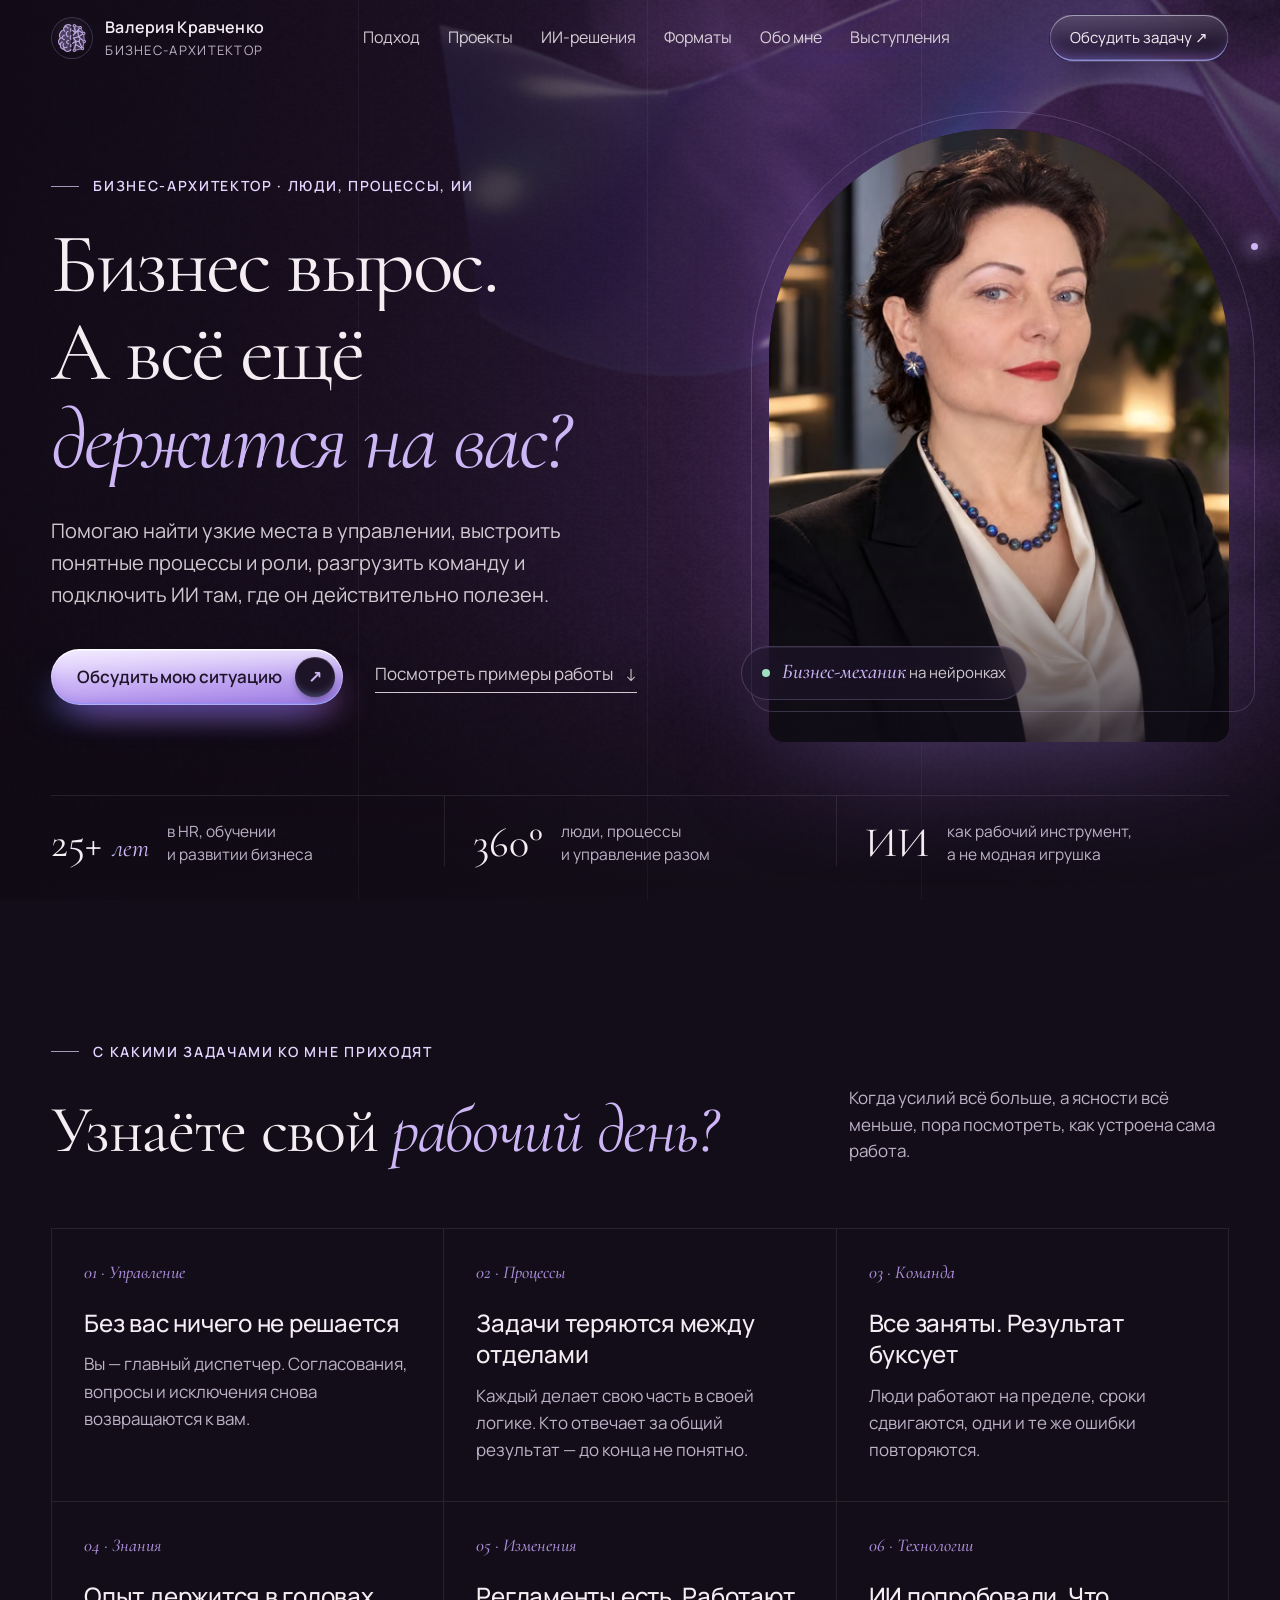
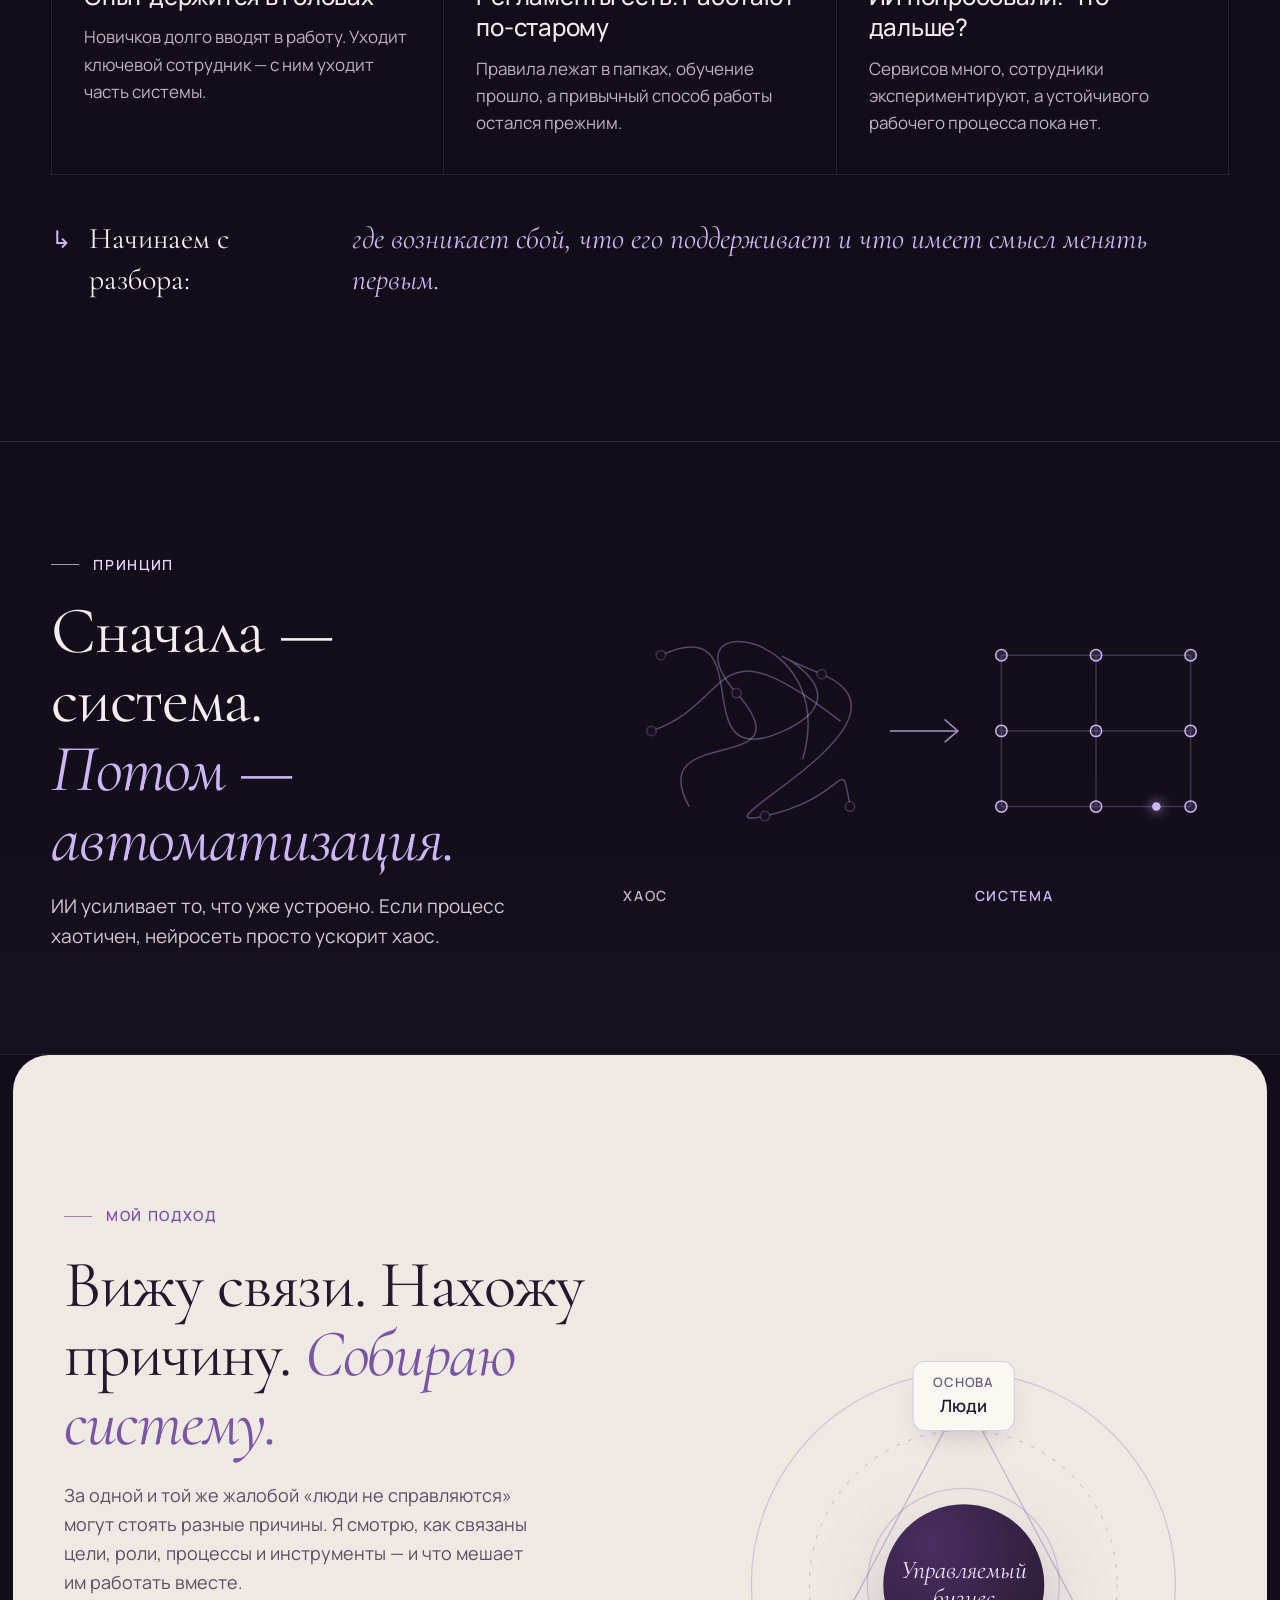
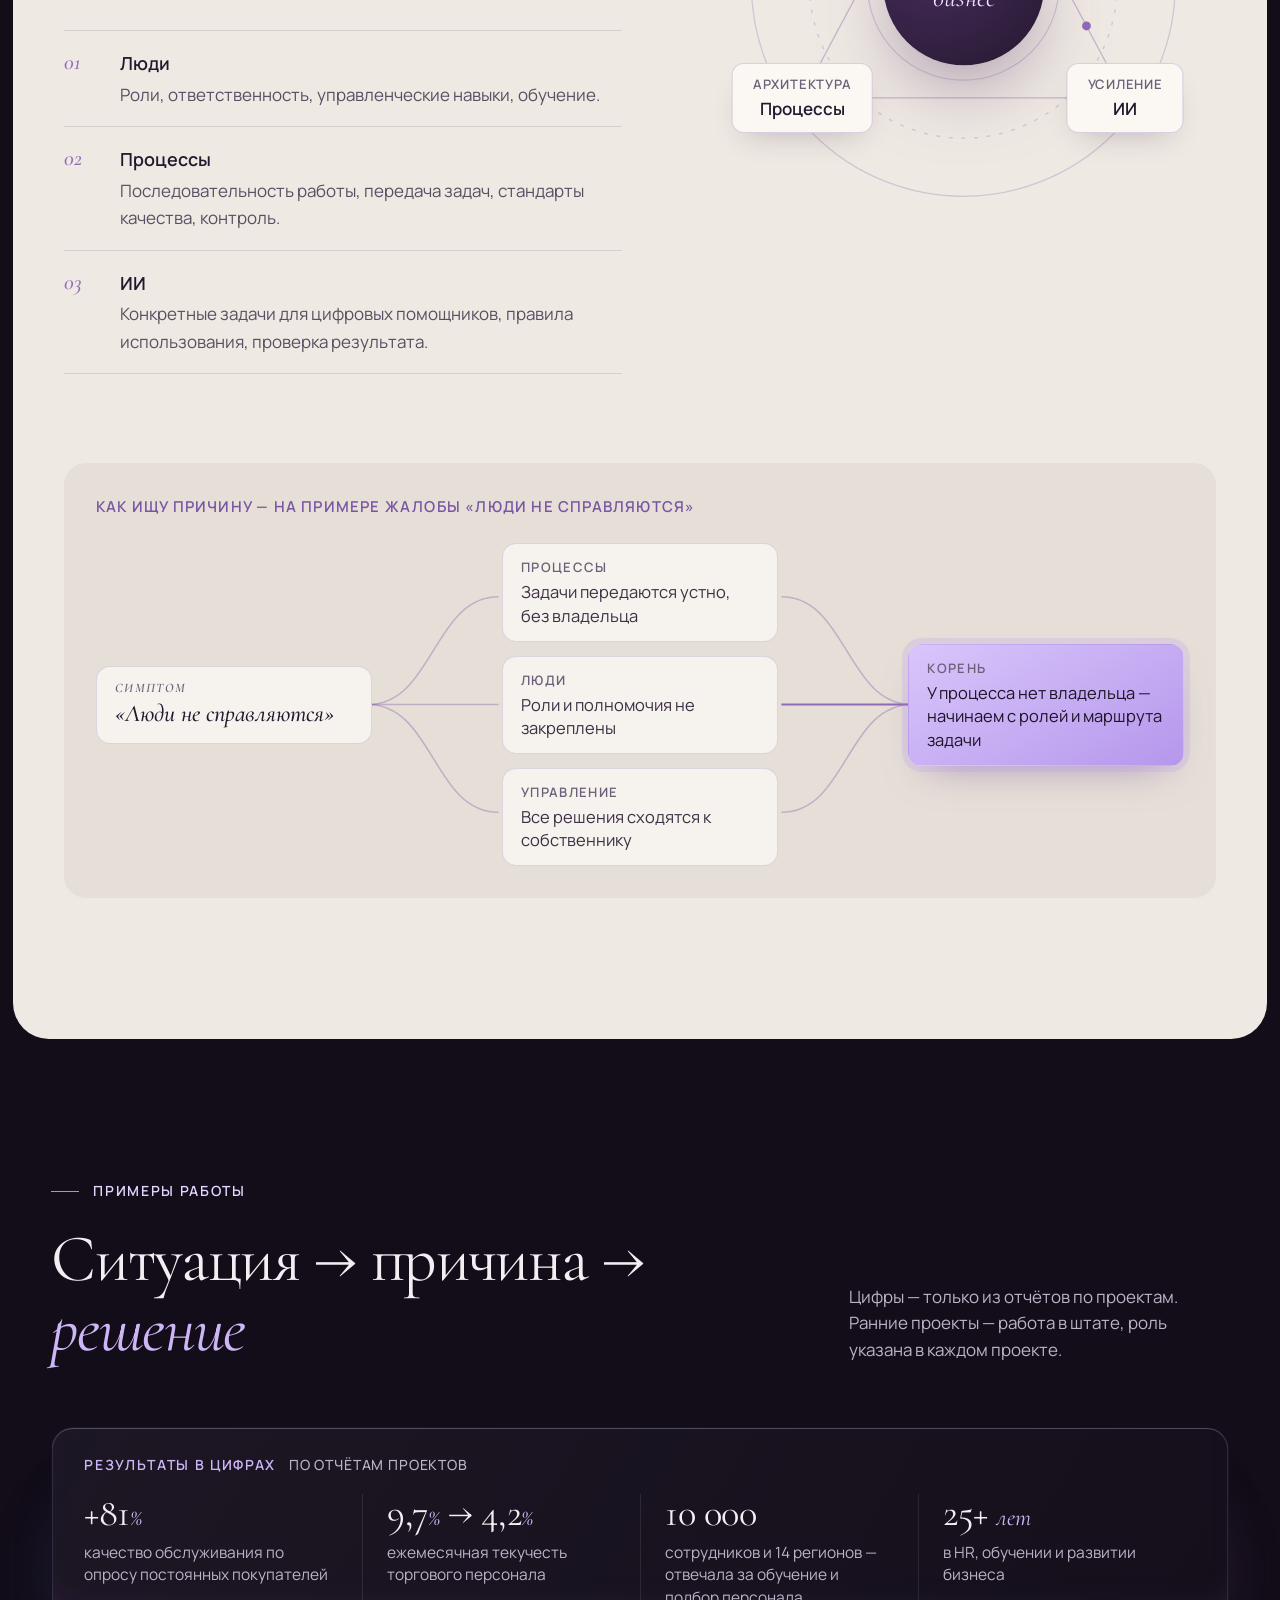
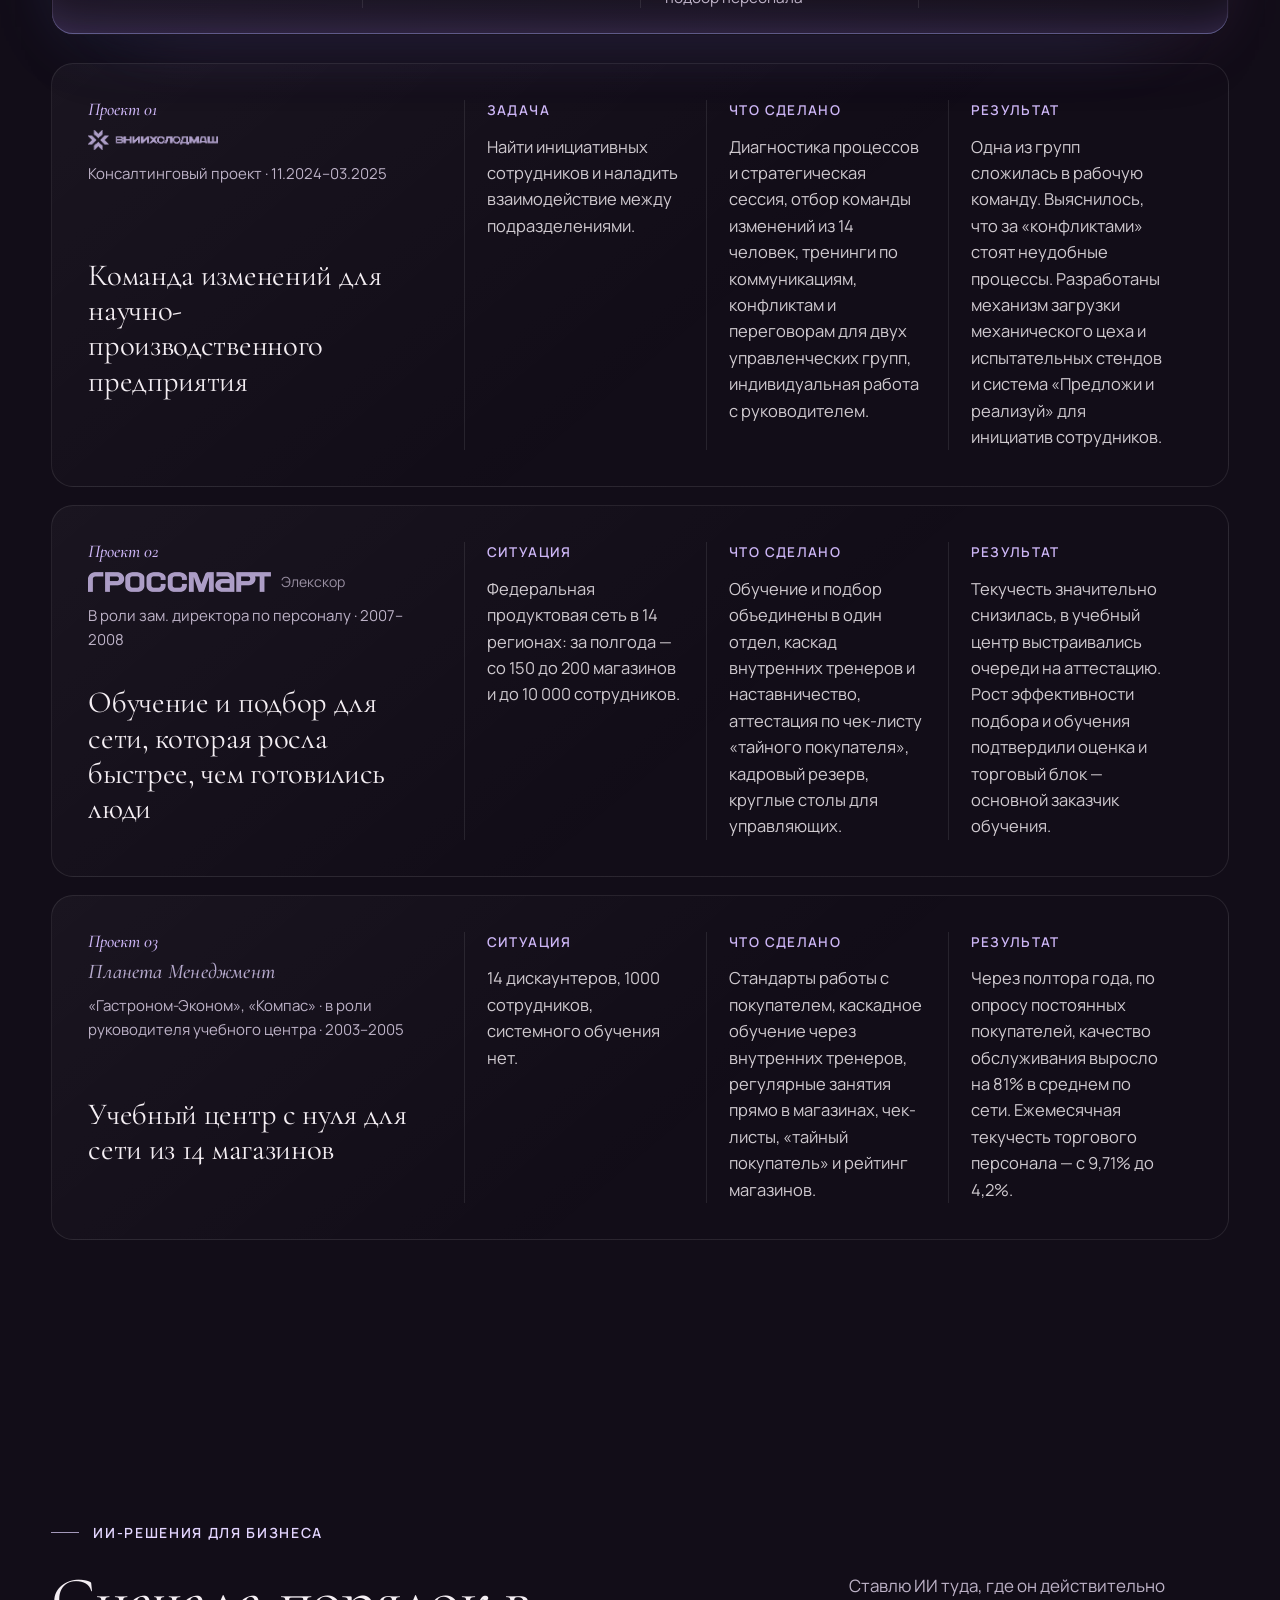
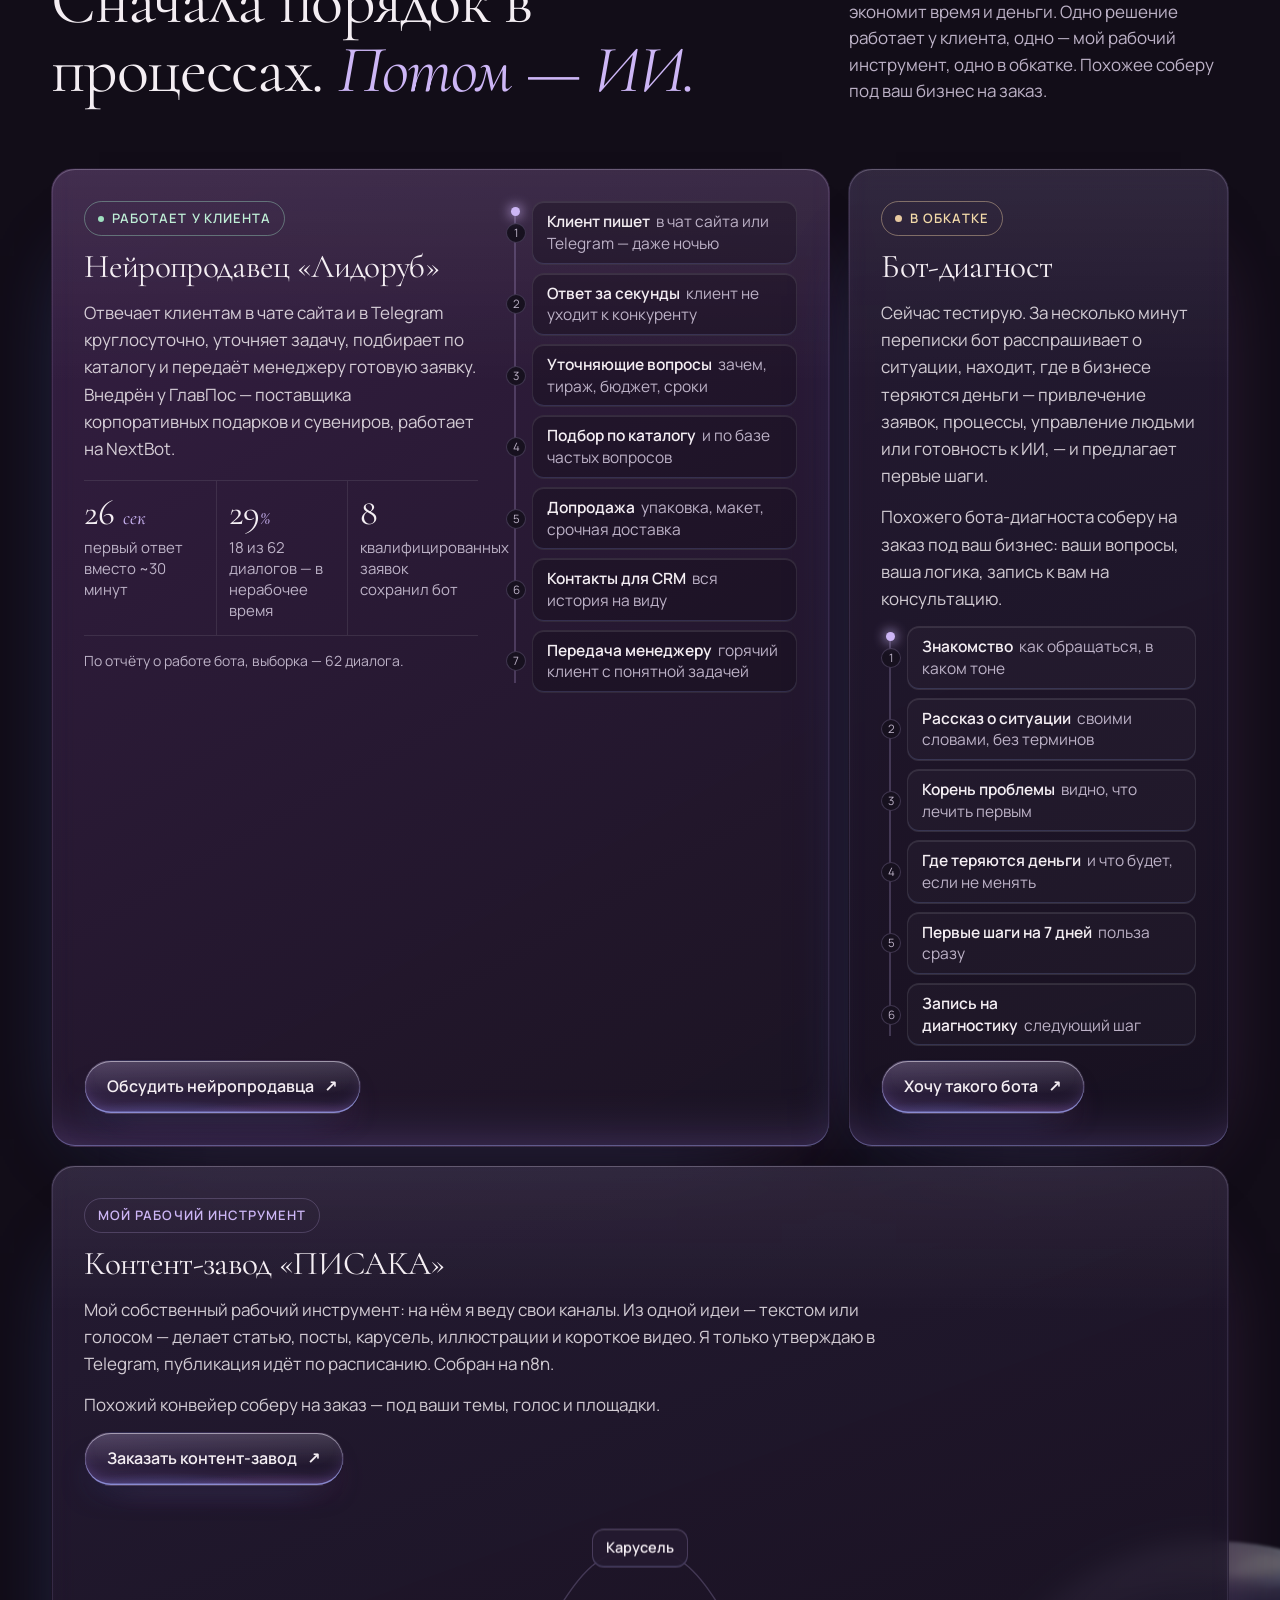
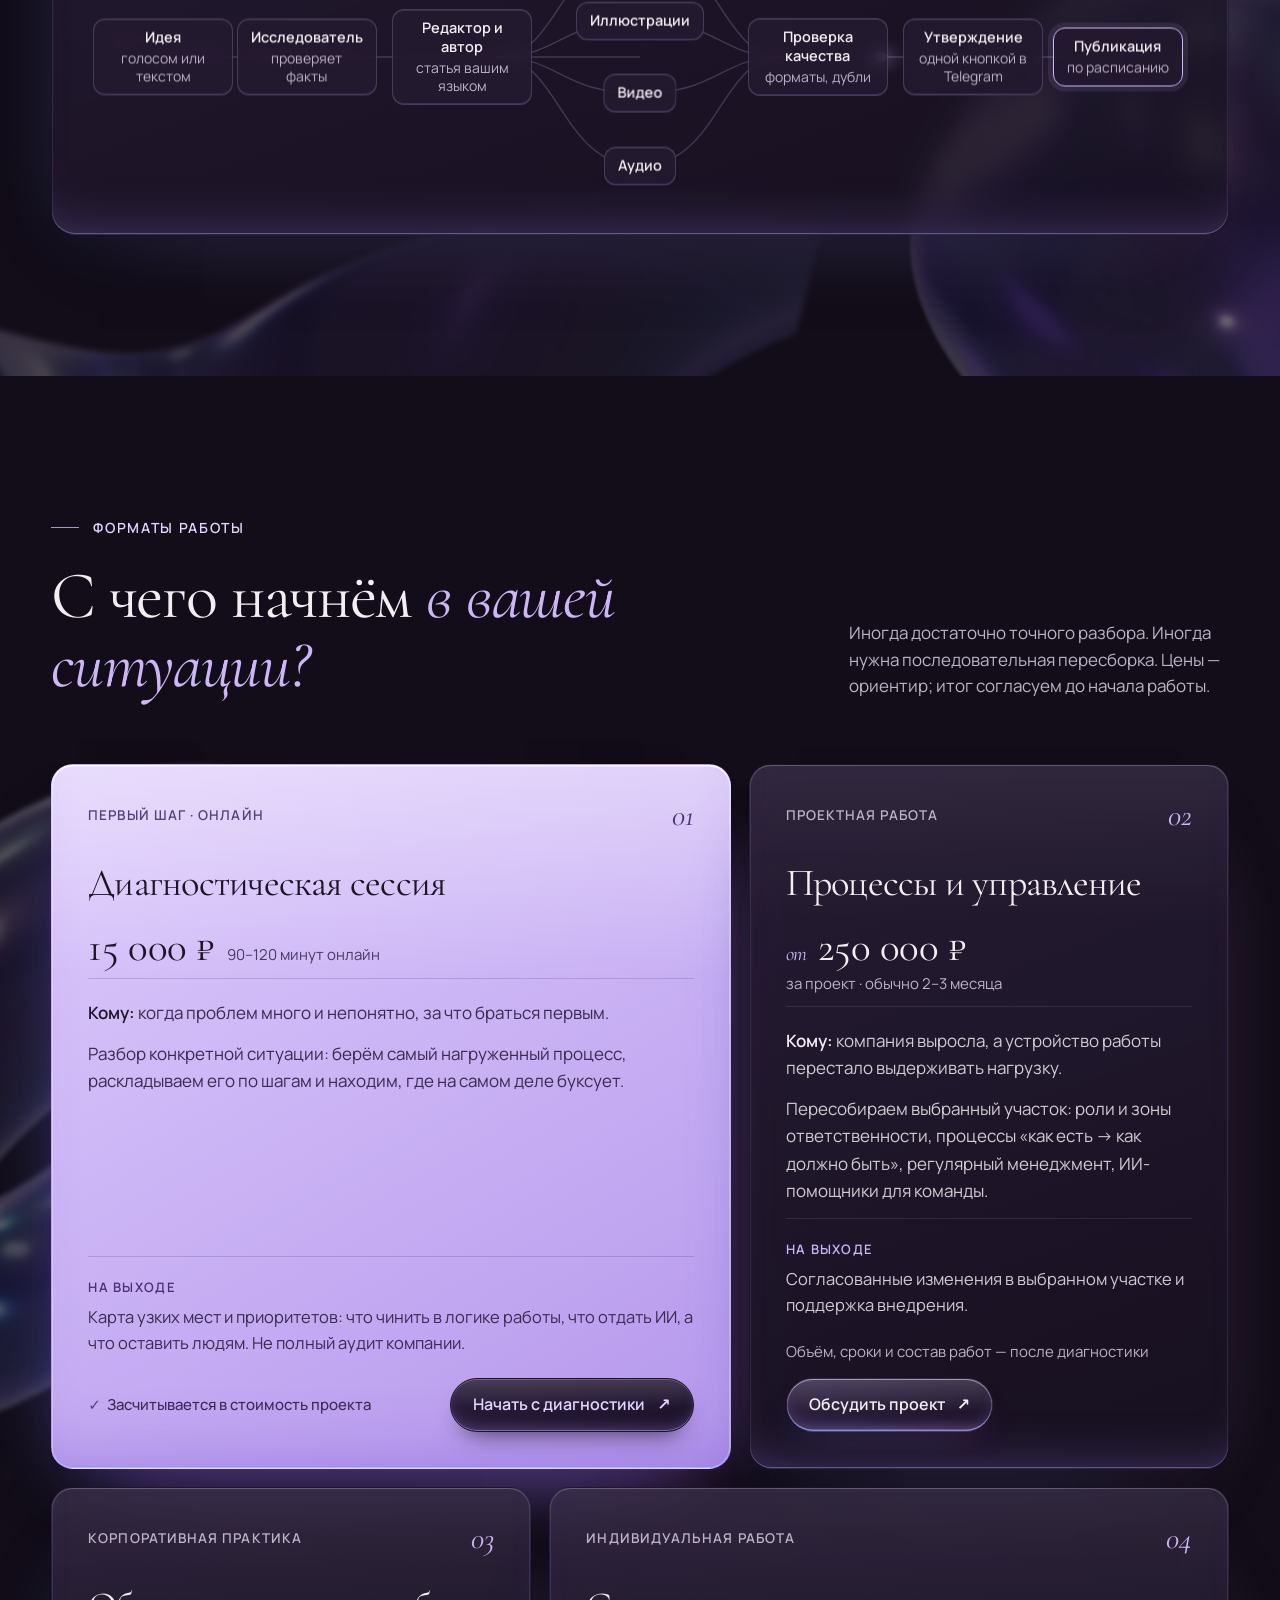
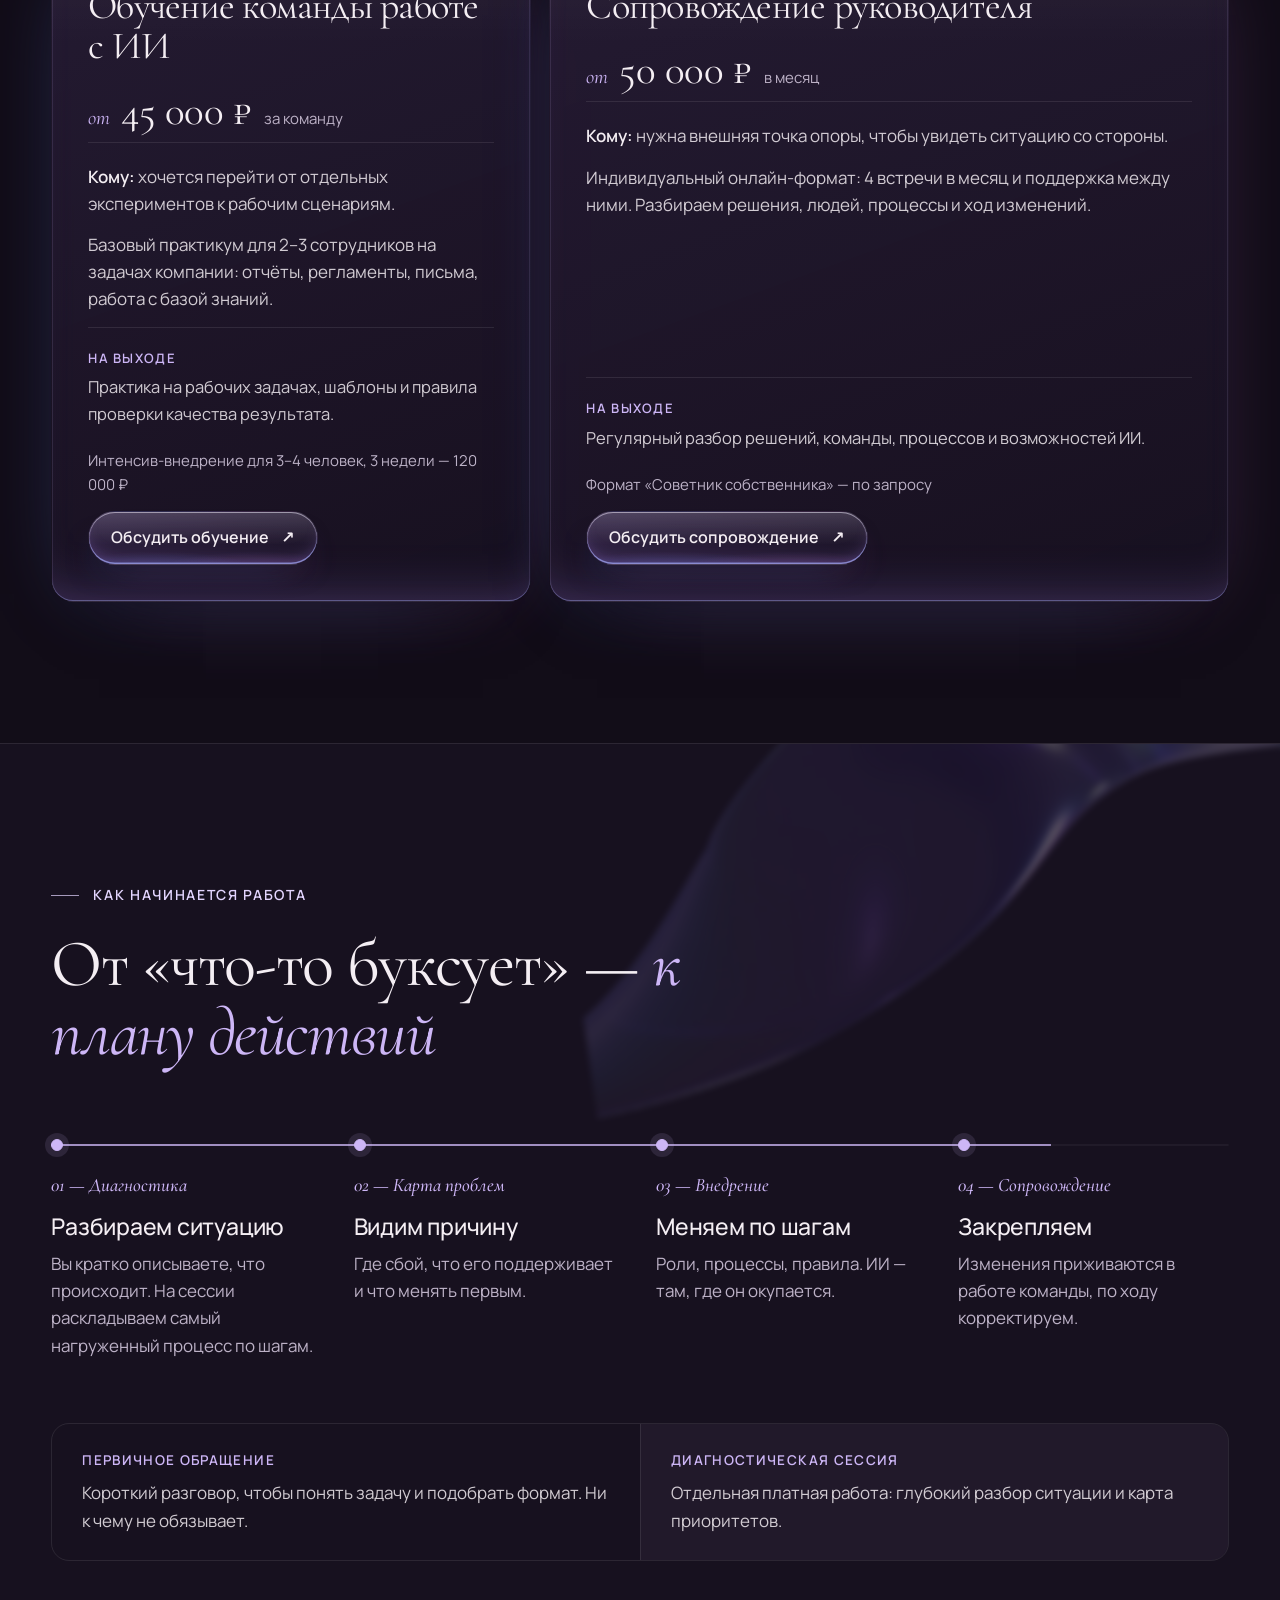
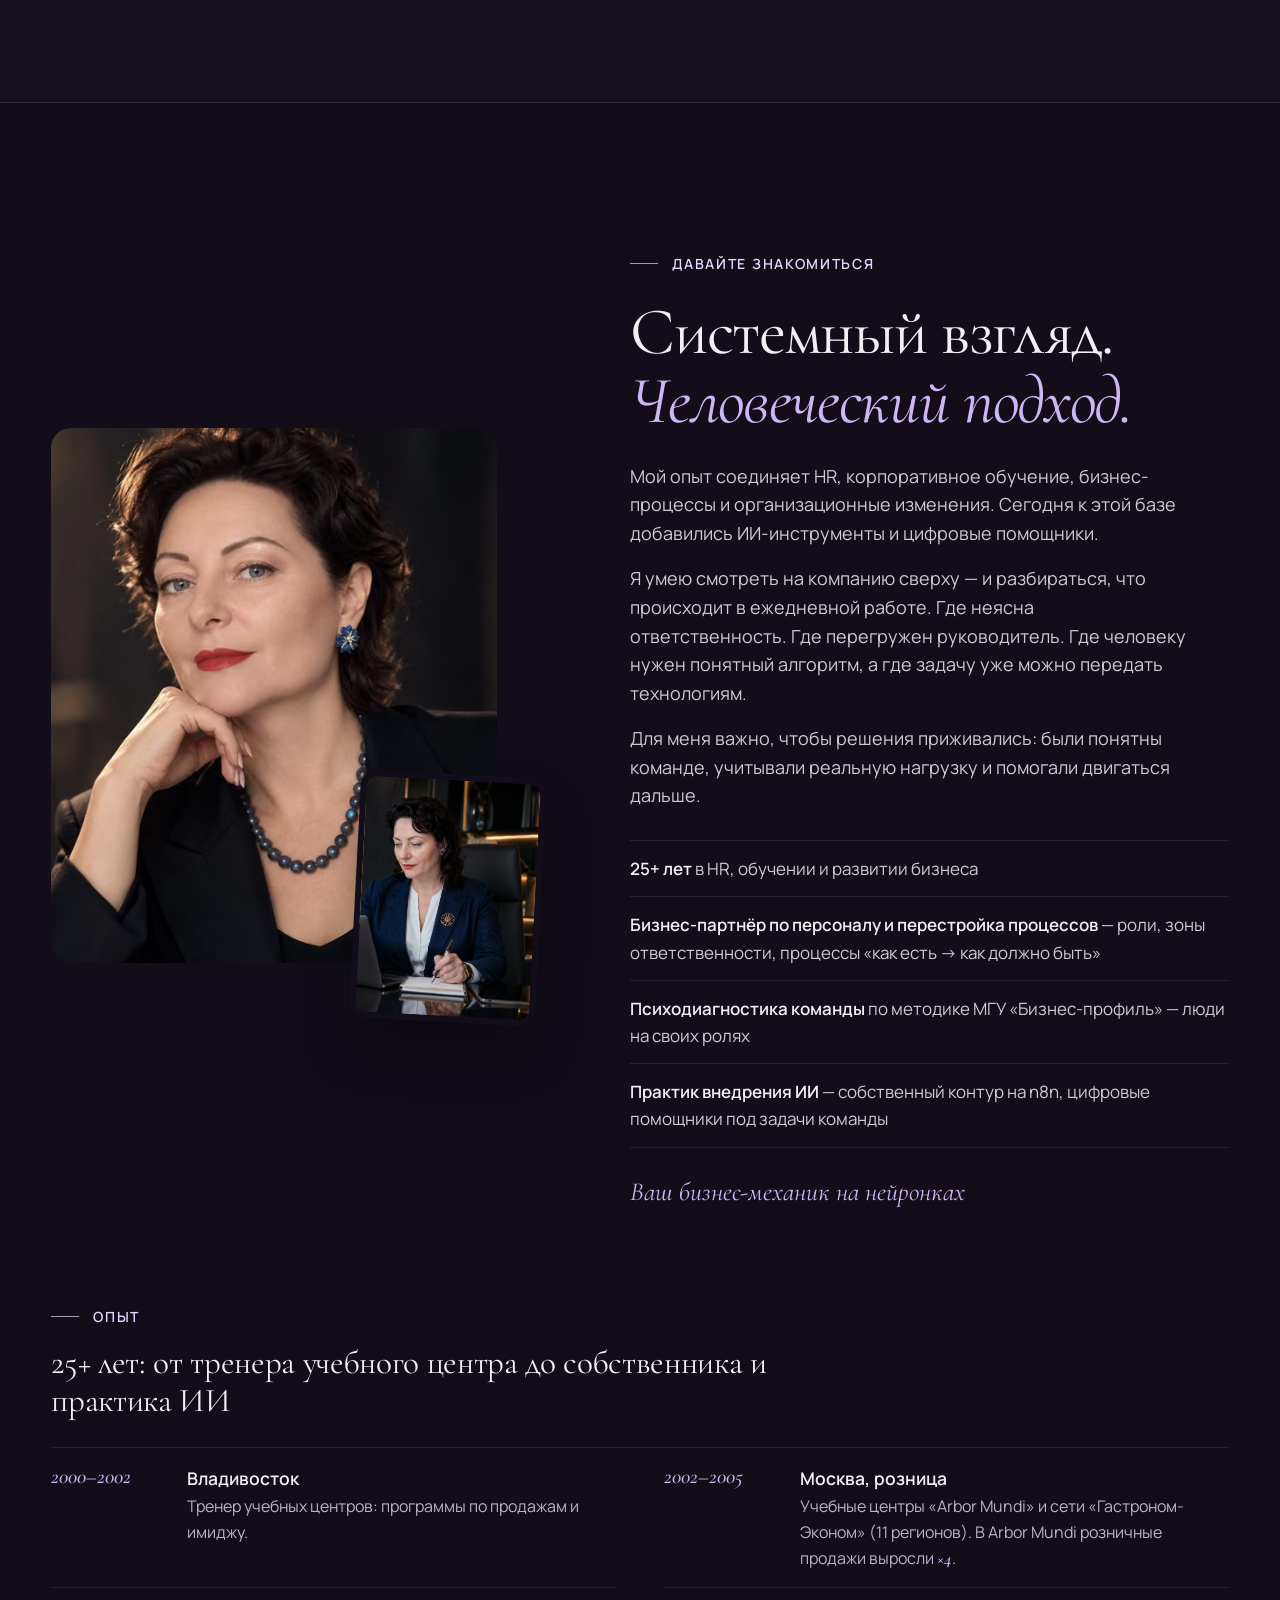
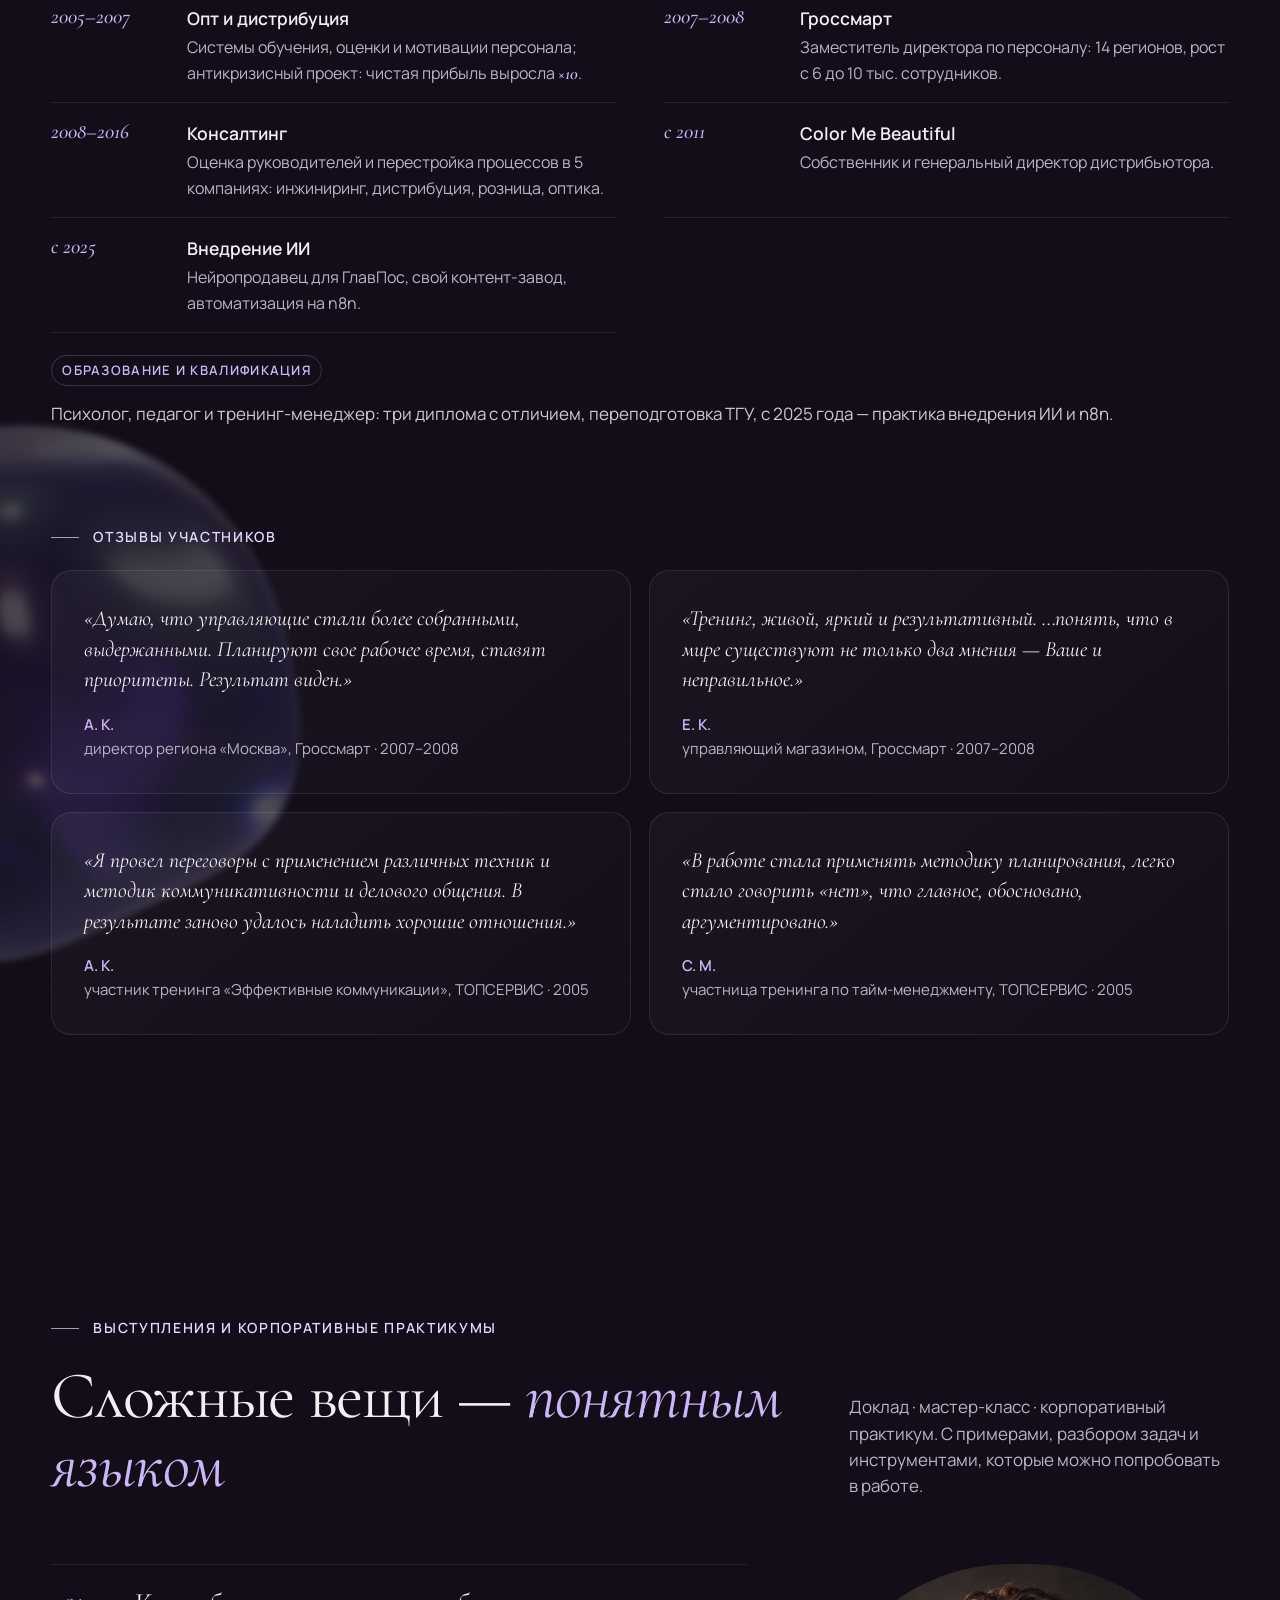
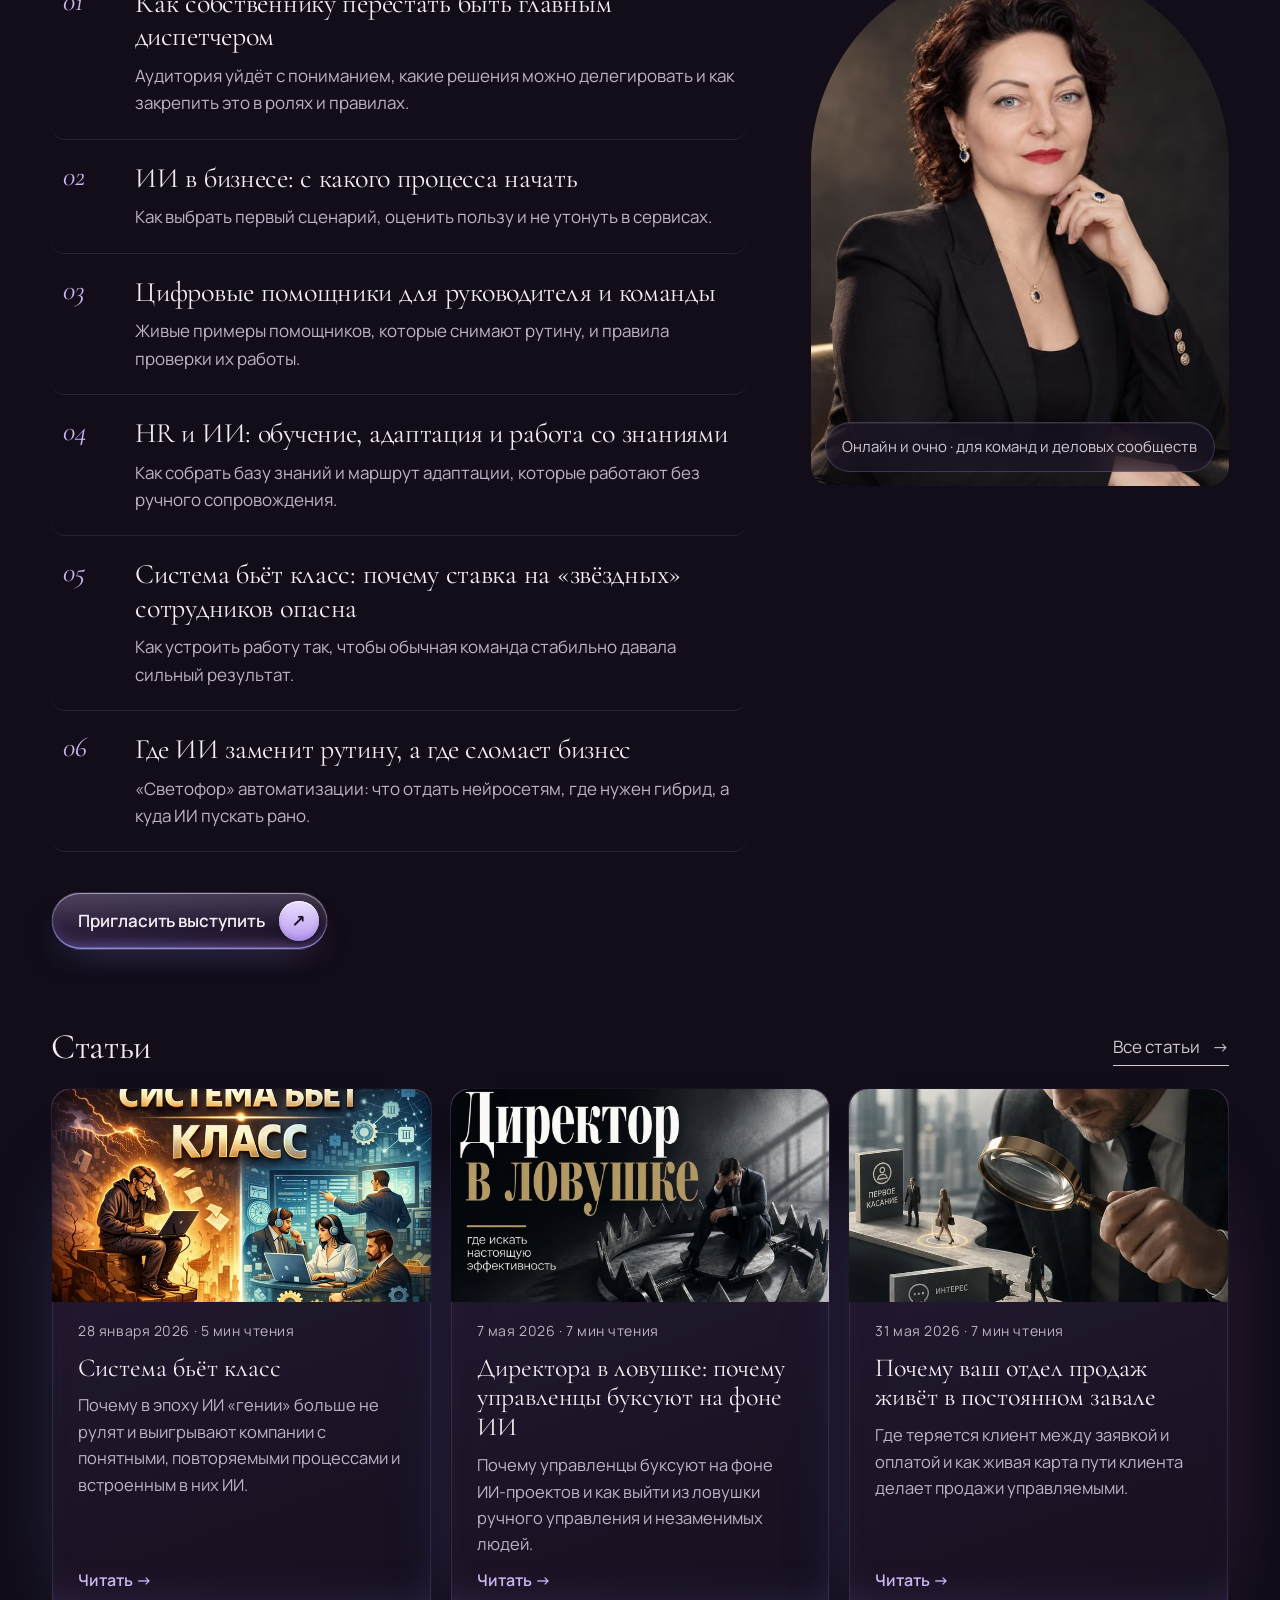
==== index.html @ 3573d34c "Фоновые 3D-формы вместо старого декора, объёмное стекло кнопок и плиток, крупнее текст; ГлавПос, ×4/" ====
<!doctype html>
<html lang="ru">
<head>
<meta charset="utf-8">
<meta name="viewport" content="width=device-width, initial-scale=1, viewport-fit=cover">
<title>Валерия Кравченко — бизнес-архитектор. Люди, процессы и ИИ</title>
<meta name="description" content="Помогаю собственникам и командам навести порядок в управлении, процессах и работе с ИИ. Диагностика, проекты, обучение команд и сопровождение руководителя.">
<meta name="theme-color" content="#120d18">
<link rel="icon" href="favicon.ico" sizes="any">
<link rel="icon" href="assets/img/favicon-32.png" type="image/png" sizes="32x32">
<link rel="apple-touch-icon" href="assets/img/favicon-180.png">
<meta property="og:type" content="website">
<meta property="og:locale" content="ru_RU">
<meta property="og:title" content="Валерия Кравченко — бизнес-механик на нейронках">
<meta property="og:description" content="Люди, процессы и ИИ — в одной системе. Разбираю, почему бизнес буксует, и помогаю пересобрать работу.">
<meta property="og:image" content="assets/img/og.jpg">
<meta name="twitter:card" content="summary_large_image">
<link rel="preconnect" href="https://fonts.googleapis.com">
<link rel="preconnect" href="https://fonts.gstatic.com" crossorigin>
<link href="https://fonts.googleapis.com/css2?family=Cormorant+Garamond:ital,wght@0,400;0,500;1,400;1,500&family=Manrope:wght@300;400;500;600&display=swap" rel="stylesheet">
<link rel="preload" as="image" type="image/avif" imagesrcset="assets/img/hero-560.avif 560w, assets/img/hero-960.avif 960w" imagesizes="(max-width: 900px) 62vw, 40vw" fetchpriority="high">
<link rel="stylesheet" href="assets/css/style.css">
</head>
<body>
<a class="skip" href="#main">К содержимому</a>

<header class="header" id="top">
  <div class="wrap header__inner">
    <a class="brand" href="#top" aria-label="Валерия Кравченко — на главную">
      <span class="brand__mark" aria-hidden="true"><img src="assets/img/logo-lilac-96.webp" width="48" height="48" alt=""></span>
      <span class="brand__text"><strong>Валерия Кравченко</strong><small>Бизнес-архитектор</small></span>
    </a>
    <nav class="nav" id="nav" aria-label="Основная навигация">
      <a href="#approach">Подход</a>
      <a href="#cases">Проекты</a>
      <a href="#ai">ИИ-решения</a>
      <a href="#services">Форматы</a>
      <a href="#about">Обо мне</a>
      <a href="#speaker">Выступления</a>
      <a href="#contact" class="nav__mobile-cta">Обсудить задачу ↗</a>
    </nav>
    <a class="header__cta" href="#contact">Обсудить задачу <span aria-hidden="true">↗</span></a>
    <button class="burger" type="button" aria-label="Открыть меню" aria-expanded="false" aria-controls="nav"><span></span><span></span></button>
  </div>
</header>

<main id="main">

<!-- ============ HERO ============ -->
<section class="hero" aria-labelledby="hero-title">
  <div class="hero__bg" aria-hidden="true">
    <canvas class="mesh" id="mesh"></canvas>
    <div class="hero__grain"></div>
    <div class="hero__rules"><span></span><span></span><span></span></div>
    <div class="decos" aria-hidden="true"><img class="deco deco--hero" src="assets/img/deco-ribbon2.webp" width="1600" height="847" alt="" loading="lazy" decoding="async"></div>
  </div>
  <div class="wrap hero__grid">
    <div class="hero__copy">
      <p class="eyebrow rise" style="--d:.05s">Бизнес-архитектор · люди, процессы, ИИ</p>
      <h1 class="hero__title" id="hero-title">
        <span class="line"><span class="rise" style="--d:.15s">Бизнес вырос.</span></span>
        <span class="line"><span class="rise" style="--d:.27s">А всё ещё</span></span>
        <span class="line"><em class="rise" style="--d:.39s">держится на вас?</em></span>
      </h1>
      <p class="hero__sub rise" style="--d:.55s">Помогаю найти узкие места в управлении, выстроить понятные процессы и роли, разгрузить команду и подключить ИИ там, где он действительно полезен.</p>
      <div class="hero__actions rise" style="--d:.68s">
        <a class="btn btn--primary" href="#contact">Обсудить мою ситуацию <span class="btn__dot" aria-hidden="true">↗</span></a>
        <a class="link-line" href="#cases">Посмотреть примеры работы <span aria-hidden="true">↓</span></a>
      </div>
    </div>
    <figure class="hero__portrait rise" style="--d:.3s">
      <div class="portrait__frame">
        <picture><source type="image/avif" srcset="assets/img/hero-560.avif 560w, assets/img/hero-960.avif 960w" sizes="(max-width: 900px) 62vw, 40vw"><source type="image/webp" srcset="assets/img/hero-560.webp 560w, assets/img/hero-960.webp 960w" sizes="(max-width: 900px) 62vw, 40vw"><img src="assets/img/hero-960.webp" width="960" height="1152" alt="Валерия Кравченко — бизнес-архитектор" fetchpriority="high" decoding="async"></picture>
      </div>
      <div class="portrait__orbit" aria-hidden="true"></div>
      <figcaption class="portrait__tag glass">
        <span class="pulse" aria-hidden="true"></span>
        <span><b>Бизнес-механик</b> на нейронках</span>
      </figcaption>
    </figure>
  </div>
  <div class="wrap hero__facts rise" style="--d:.85s">
    <div class="fact"><span class="fact__big">25+ <i>лет</i></span><span class="fact__txt">в HR, обучении<br>и развитии бизнеса</span></div>
    <div class="fact"><span class="fact__big">360°</span><span class="fact__txt">люди, процессы<br>и управление разом</span></div>
    <div class="fact"><span class="fact__big">ИИ</span><span class="fact__txt">как рабочий инструмент,<br>а не модная игрушка</span></div>
  </div>
</section>

<!-- ============ SITUATIONS ============ -->
<section class="section" id="situations" aria-labelledby="sit-title">
  <div class="wrap">
    <div class="head">
      <p class="eyebrow" data-reveal>С какими задачами ко мне приходят</p>
      <h2 id="sit-title" data-reveal>Узнаёте свой <em>рабочий день?</em></h2>
      <p class="head__aside" data-reveal>Когда усилий всё больше, а ясности всё меньше, пора посмотреть, как устроена сама работа.</p>
    </div>
    <div class="pains">
      <article class="pain" data-reveal><span class="pain__n">01 · Управление</span><h3>Без вас ничего не решается</h3><p>Вы — главный диспетчер. Согласования, вопросы и исключения снова возвращаются к вам.</p></article>
      <article class="pain" data-reveal><span class="pain__n">02 · Процессы</span><h3>Задачи теряются между отделами</h3><p>Каждый делает свою часть в своей логике. Кто отвечает за общий результат — до конца не понятно.</p></article>
      <article class="pain" data-reveal><span class="pain__n">03 · Команда</span><h3>Все заняты. Результат буксует</h3><p>Люди работают на пределе, сроки сдвигаются, одни и те же ошибки повторяются.</p></article>
      <article class="pain" data-reveal><span class="pain__n">04 · Знания</span><h3>Опыт держится в головах</h3><p>Новичков долго вводят в работу. Уходит ключевой сотрудник — с ним уходит часть системы.</p></article>
      <article class="pain" data-reveal><span class="pain__n">05 · Изменения</span><h3>Регламенты есть. Работают по-старому</h3><p>Правила лежат в папках, обучение прошло, а привычный способ работы остался прежним.</p></article>
      <article class="pain" data-reveal><span class="pain__n">06 · Технологии</span><h3>ИИ попробовали. Что дальше?</h3><p>Сервисов много, сотрудники экспериментируют, а устойчивого рабочего процесса пока нет.</p></article>
    </div>
    <p class="bridge" data-reveal><span aria-hidden="true">↳</span> Начинаем с разбора: <em>где возникает сбой, что его поддерживает и что имеет смысл менять первым.</em></p>
  </div>
</section>

<!-- ============ PRINCIPLE: chaos -> system ============ -->
<section class="principle" aria-labelledby="pr-title">
  <div class="wrap principle__grid">
    <div class="principle__copy">
      <p class="eyebrow" data-reveal>Принцип</p>
      <h2 id="pr-title" data-reveal>Сначала — система.<br><em>Потом — автоматизация.</em></h2>
      <p data-reveal>ИИ усиливает то, что уже устроено. Если процесс хаотичен, нейросеть просто ускорит хаос.</p>
    </div>
    <figure class="chaos" data-reveal aria-label="Схема: спутанные связи слева превращаются в выстроенную цепочку справа">
      <svg viewBox="0 0 640 300" aria-hidden="true">
        <g class="chaos__mess">
          <path d="M40 70 C150 20 60 200 170 150 S90 40 210 90 S60 260 150 240 S230 170 240 230"/>
          <path d="M70 230 C20 140 200 200 120 110 S230 40 190 180"/>
          <path d="M30 150 C120 120 90 30 230 140"/>
        </g>
        <g class="chaos__dots"><circle cx="40" cy="70" r="5"/><circle cx="210" cy="90" r="5"/><circle cx="150" cy="240" r="5"/><circle cx="120" cy="110" r="5"/><circle cx="30" cy="150" r="5"/><circle cx="240" cy="230" r="5"/></g>
        <path class="chaos__arrow" d="M282 150 H352 M340 138 L354 150 L340 162"/>
        <g class="chaos__order">
          <path d="M400 70 H600 M400 150 H600 M400 230 H600 M400 70 V230 M500 70 V230 M600 70 V230"/>
        </g>
        <g class="chaos__nodes"><circle cx="400" cy="70" r="6"/><circle cx="500" cy="70" r="6"/><circle cx="600" cy="70" r="6"/><circle cx="400" cy="150" r="6"/><circle cx="500" cy="150" r="6"/><circle cx="600" cy="150" r="6"/><circle cx="400" cy="230" r="6"/><circle cx="500" cy="230" r="6"/><circle cx="600" cy="230" r="6"/></g>
        <circle class="chaos__spark" r="4.5"><animateMotion dur="7s" repeatCount="indefinite" path="M400 70 H600 V150 H400 V230 H600"/></circle>
      </svg>
      <figcaption><span>Хаос</span><span>Система</span></figcaption>
    </figure>
  </div>
</section>

<!-- ============ APPROACH (light) ============ -->
<section class="section approach" id="approach" aria-labelledby="ap-title">
  <div class="wrap approach__grid">
    <div>
      <p class="eyebrow" data-reveal>Мой подход</p>
      <h2 id="ap-title" data-reveal>Вижу связи. Нахожу причину. <em>Собираю систему.</em></h2>
      <p class="approach__intro" data-reveal>За одной и той же жалобой «люди не справляются» могут стоять разные причины. Я смотрю, как связаны цели, роли, процессы и инструменты — и что мешает им работать вместе.</p>
      <ol class="pillars">
        <li data-reveal><span>01</span><div><strong>Люди</strong><p>Роли, ответственность, управленческие навыки, обучение.</p></div></li>
        <li data-reveal><span>02</span><div><strong>Процессы</strong><p>Последовательность работы, передача задач, стандарты качества, контроль.</p></div></li>
        <li data-reveal><span>03</span><div><strong>ИИ</strong><p>Конкретные задачи для цифровых помощников, правила использования, проверка результата.</p></div></li>
      </ol>
    </div>
    <div class="system" data-reveal role="img" aria-label="Схема: люди, процессы и ИИ связаны вокруг управляемого бизнеса">
      <svg viewBox="0 0 400 400" class="system__svg" aria-hidden="true">
        <circle cx="200" cy="200" r="168" class="ring"/>
        <circle cx="200" cy="200" r="122" class="ring ring--dash"/>
        <circle cx="200" cy="200" r="76" class="ring"/>
        <path d="M200 50 L72 290 L328 290 Z" class="tri"/>
        <circle r="3.5" class="spark"><animateMotion dur="9s" repeatCount="indefinite" path="M200 50 L72 290 L328 290 Z"/></circle>
      </svg>
      <div class="system__core">Управляемый<br>бизнес</div>
      <div class="node node--people"><small>Основа</small>Люди</div>
      <div class="node node--process"><small>Архитектура</small>Процессы</div>
      <div class="node node--ai"><small>Усиление</small>ИИ</div>
    </div>
  </div>
  <div class="wrap">
    <div class="causes" data-reveal>
      <p class="causes__label">Как ищу причину — на примере жалобы «люди не справляются»</p>
      <div class="causes__map">
        <svg class="causes__lines" viewBox="0 0 1000 300" preserveAspectRatio="none" aria-hidden="true">
          <path d="M250 150 C310 150 310 50 370 50"/><path d="M250 150 H370"/><path d="M250 150 C310 150 310 250 370 250"/>
          <path d="M630 50 C690 50 690 150 750 150"/><path class="on" d="M630 150 H750"/><path d="M630 250 C690 250 690 150 750 150"/>
        </svg>
        <div class="cause cause--sym"><small>Симптом</small>«Люди не справляются»</div>
        <div class="cause cause--l1"><small>Процессы</small>Задачи передаются устно, без владельца</div>
        <div class="cause cause--l2"><small>Люди</small>Роли и полномочия не закреплены</div>
        <div class="cause cause--l3"><small>Управление</small>Все решения сходятся к собственнику</div>
        <div class="cause cause--root"><small>Корень</small>У процесса нет владельца — начинаем с ролей и маршрута задачи</div>
      </div>
    </div>
  </div>
</section>

<!-- ============ CASES ============ -->
<section class="section cases" id="cases" aria-labelledby="cases-title">
  <div class="wrap">
    <div class="head">
      <p class="eyebrow" data-reveal>Примеры работы</p>
      <h2 id="cases-title" data-reveal>Ситуация → причина → <em>решение</em></h2>
      <p class="head__aside" data-reveal>Цифры — только из отчётов по проектам. Ранние проекты — работа в штате, роль указана в каждом проекте.</p>
    </div>
    <div class="proof" data-reveal aria-label="Результаты в цифрах">
      <p class="proof__label">Результаты в цифрах <span>по отчётам проектов</span></p>
      <div class="proof__row">
        <div class="proof__item"><b>+81<i>%</i></b><span>качество обслуживания по опросу постоянных покупателей</span></div>
        <div class="proof__item"><b>9,7<i>%</i> → 4,2<i>%</i></b><span>ежемесячная текучесть торгового персонала</span></div>
        <div class="proof__item"><b>10 000</b><span>сотрудников и 14 регионов — отвечала за обучение и подбор персонала</span></div>
        <div class="proof__item"><b>25+ <i>лет</i></b><span>в HR, обучении и развитии бизнеса</span></div>
      </div>
    </div>
    <div class="cases__list">
      <article class="case" data-reveal>
        <div class="case__meta"><span class="case__no">Проект 01</span><span class="case__logo"><img src="assets/img/logo-vhm.png" width="143" height="22" alt="ВНИИХОЛОДМАШ" loading="lazy"></span><span class="case__type">Консалтинговый проект · 11.2024–03.2025</span></div>
        <h3 class="case__title">Команда изменений для научно-производственного предприятия</h3>
        <dl class="case__flow case__flow--3">
          <div><dt>Задача</dt><dd>Найти инициативных сотрудников и наладить взаимодействие между подразделениями.</dd></div>
          <div><dt>Что сделано</dt><dd>Диагностика процессов и стратегическая сессия, отбор команды изменений из 14 человек, тренинги по коммуникациям, конфликтам и переговорам для двух управленческих групп, индивидуальная работа с руководителем.</dd></div>
          <div><dt>Результат</dt><dd>Одна из групп сложилась в рабочую команду. Выяснилось, что за «конфликтами» стоят неудобные процессы. Разработаны механизм загрузки механического цеха и испытательных стендов и система «Предложи и реализуй» для инициатив сотрудников.</dd></div>
        </dl>
      </article>
      <article class="case" data-reveal>
        <div class="case__meta"><span class="case__no">Проект 02</span><span class="case__logo"><img src="assets/img/logo-grossmart.png" width="128" height="14" alt="Гроссмарт" loading="lazy"><small>Элекскор</small></span><span class="case__type">В роли зам. директора по персоналу · 2007–2008</span></div>
        <h3 class="case__title">Обучение и подбор для сети, которая росла быстрее, чем готовились люди</h3>
        <dl class="case__flow case__flow--3">
          <div><dt>Ситуация</dt><dd>Федеральная продуктовая сеть в 14 регионах: за полгода — со 150 до 200 магазинов и до 10 000 сотрудников.</dd></div>
          <div><dt>Что сделано</dt><dd>Обучение и подбор объединены в один отдел, каскад внутренних тренеров и наставничество, аттестация по чек-листу «тайного покупателя», кадровый резерв, круглые столы для управляющих.</dd></div>
          <div><dt>Результат</dt><dd>Текучесть значительно снизилась, в учебный центр выстраивались очереди на аттестацию. Рост эффективности подбора и обучения подтвердили оценка и торговый блок — основной заказчик обучения.</dd></div>
        </dl>
      </article>
      <article class="case" data-reveal>
        <div class="case__meta"><span class="case__no">Проект 03</span><span class="case__logo case__logo--word">Планета Менеджмент</span><span class="case__type">«Гастроном-Эконом», «Компас» · в роли руководителя учебного центра · 2003–2005</span></div>
        <h3 class="case__title">Учебный центр с нуля для сети из 14 магазинов</h3>
        <dl class="case__flow case__flow--3">
          <div><dt>Ситуация</dt><dd>14 дискаунтеров, 1000 сотрудников, системного обучения нет.</dd></div>
          <div><dt>Что сделано</dt><dd>Стандарты работы с покупателем, каскадное обучение через внутренних тренеров, регулярные занятия прямо в магазинах, чек-листы, «тайный покупатель» и рейтинг магазинов.</dd></div>
          <div><dt>Результат</dt><dd>Через полтора года, по опросу постоянных покупателей, качество обслуживания выросло на 81% в среднем по сети. Ежемесячная текучесть торгового персонала — с 9,71% до 4,2%.</dd></div>
        </dl>
      </article>
    </div>
  </div>
</section>

<!-- ============ ИИ-РЕШЕНИЯ ============ -->
<section class="section ai" id="ai" aria-labelledby="ai-title">
  <div class="decos" aria-hidden="true"><img class="deco deco--ai" src="assets/img/deco-blob.webp" width="900" height="863" alt="" loading="lazy" decoding="async"><img class="deco deco--ai2" src="assets/img/deco-ribbon.webp" width="1600" height="669" alt="" loading="lazy" decoding="async"></div>
  <div class="wrap">
    <div class="head">
      <p class="eyebrow" data-reveal>ИИ-решения для бизнеса</p>
      <h2 id="ai-title" data-reveal>Сначала порядок в процессах. <em>Потом — ИИ.</em></h2>
      <p class="head__aside" data-reveal>Ставлю ИИ туда, где он действительно экономит время и деньги. Одно решение работает у клиента, одно — мой рабочий инструмент, одно в обкатке. Похожее соберу под ваш бизнес на заказ.</p>
    </div>
    <div class="bento">
      <article class="tile tile--lead glass" data-reveal>
        <div class="tile__body">
          <span class="tile__tag tile__tag--live">Работает у клиента</span>
          <h3>Нейропродавец «Лидоруб»</h3>
          <p>Отвечает клиентам в чате сайта и в Telegram круглосуточно, уточняет задачу, подбирает по каталогу и передаёт менеджеру готовую заявку. Внедрён у ГлавПос — поставщика корпоративных подарков и сувениров, работает на NextBot.</p>
          <dl class="stats">
            <div><dt>26 <i>сек</i></dt><dd>первый ответ вместо ~30 минут</dd></div>
            <div><dt>29<i>%</i></dt><dd>18 из 62 диалогов — в нерабочее время</dd></div>
            <div><dt>8</dt><dd>квалифицированных заявок сохранил бот</dd></div>
          </dl>
          <p class="stats__note">По отчёту о работе бота, выборка — 62 диалога.</p>
          <button class="tile__btn" type="button" data-request="ИИ-решения" data-message="Хочу обсудить нейропродавца для нашего бизнеса.">Обсудить нейропродавца <span aria-hidden="true">↗</span></button>
        </div>
        <div class="tile__flow" aria-label="Как работает нейропродавец"><ol class="rail"><li><b>Клиент пишет</b><span>в чат сайта или Telegram — даже ночью</span></li><li><b>Ответ за секунды</b><span>клиент не уходит к конкуренту</span></li><li><b>Уточняющие вопросы</b><span>зачем, тираж, бюджет, сроки</span></li><li><b>Подбор по каталогу</b><span>и по базе частых вопросов</span></li><li><b>Допродажа</b><span>упаковка, макет, срочная доставка</span></li><li><b>Контакты для CRM</b><span>вся история на виду</span></li><li><b>Передача менеджеру</b><span>горячий клиент с понятной задачей</span></li></ol></div>
      </article>
      <article class="tile tile--diag" data-reveal>
        <span class="tile__tag tile__tag--test">В обкатке</span>
        <h3>Бот-диагност</h3>
        <p>Сейчас тестирую. За несколько минут переписки бот расспрашивает о ситуации, находит, где в бизнесе теряются деньги — привлечение заявок, процессы, управление людьми или готовность к ИИ, — и предлагает первые шаги.</p>
        <p>Похожего бота-диагноста соберу на заказ под ваш бизнес: ваши вопросы, ваша логика, запись к вам на консультацию.</p>
        <div class="tile__flow" aria-label="Как проходит экспресс-диагностика"><ol class="rail"><li><b>Знакомство</b><span>как обращаться, в каком тоне</span></li><li><b>Рассказ о ситуации</b><span>своими словами, без терминов</span></li><li><b>Корень проблемы</b><span>видно, что лечить первым</span></li><li><b>Где теряются деньги</b><span>и что будет, если не менять</span></li><li><b>Первые шаги на 7 дней</b><span>польза сразу</span></li><li><b>Запись на диагностику</b><span>следующий шаг</span></li></ol></div>
        <button class="tile__btn" type="button" data-request="ИИ-решения" data-message="Интересен бот-диагност для нашего бизнеса.">Хочу такого бота <span aria-hidden="true">↗</span></button>
      </article>
      <article class="tile tile--wide" data-reveal>
        <div class="tile__body">
          <span class="tile__tag">Мой рабочий инструмент</span>
          <h3>Контент-завод «ПИСАКА»</h3>
          <p>Мой собственный рабочий инструмент: на нём я веду свои каналы. Из одной идеи — текстом или голосом — делает статью, посты, карусель, иллюстрации и короткое видео. Я только утверждаю в Telegram, публикация идёт по расписанию. Собран на n8n.</p>
          <p>Похожий конвейер соберу на заказ — под ваши темы, голос и площадки.</p>
          <button class="tile__btn" type="button" data-request="ИИ-решения" data-message="Хочу контент-завод на заказ для нашей компании.">Заказать контент-завод <span aria-hidden="true">↗</span></button>
        </div>
        <div class="pipe" aria-label="Конвейер контент-завода">
          <svg class="pipe__lines" viewBox="0 0 700 240" preserveAspectRatio="none" aria-hidden="true">
            <path d="M50 120 H350"/>
            <path d="M260 120 C300 120 300 30 350 30"/><path d="M260 120 C300 120 300 90 350 90"/><path d="M260 120 C300 120 300 150 350 150"/><path d="M260 120 C300 120 300 210 350 210"/>
            <path d="M350 30 C400 30 400 120 440 120"/><path d="M350 90 C400 90 400 120 440 120"/><path d="M350 150 C400 150 400 120 440 120"/><path d="M350 210 C400 210 400 120 440 120"/>
            <path d="M440 120 H650"/>
            <circle class="pipe__spark" r="4"><animateMotion dur="8s" repeatCount="indefinite" path="M50 120 H260 C300 120 300 30 350 30 C400 30 400 120 440 120 H650"/></circle>
          </svg>
          <ol class="pipe__steps">
            <li class="p1"><b>Идея</b><span>голосом или текстом</span></li>
            <li class="p2"><b>Исследователь</b><span>проверяет факты</span></li>
            <li class="p3"><b>Редактор и автор</b><span>статья вашим языком</span></li>
            <li class="p4"><b>Карусель</b></li><li class="p5"><b>Иллюстрации</b></li><li class="p6"><b>Видео</b></li><li class="p7"><b>Аудио</b></li>
            <li class="p8"><b>Проверка качества</b><span>форматы, дубли</span></li>
            <li class="p9"><b>Утверждение</b><span>одной кнопкой в Telegram</span></li>
            <li class="p10"><b>Публикация</b><span>по расписанию</span></li>
          </ol>
        </div>
      </article>
    </div>
  </div>
</section>

<!-- ============ SERVICES ============ -->
<section class="section services" id="services" aria-labelledby="srv-title">
  <div class="decos" aria-hidden="true"><img class="deco deco--srv" src="assets/img/deco-torus.webp" width="1000" height="753" alt="" loading="lazy" decoding="async"></div>
  <div class="wrap">
    <div class="head">
      <p class="eyebrow" data-reveal>Форматы работы</p>
      <h2 id="srv-title" data-reveal>С чего начнём <em>в вашей ситуации?</em></h2>
      <p class="head__aside" data-reveal>Иногда достаточно точного разбора. Иногда нужна последовательная пересборка. Цены — ориентир; итог согласуем до начала работы.</p>
    </div>
    <div class="cards bento-cards">
      <article class="card card--feature" data-reveal>
        <div class="card__top"><span>Первый шаг · онлайн</span><span class="card__n">01</span></div>
        <h3>Диагностическая сессия</h3>
        <div class="card__price"><b>15 000 ₽</b><span>90–120 минут онлайн</span></div>
        <p class="card__for"><b>Кому:</b> когда проблем много и непонятно, за что браться первым.</p>
        <p>Разбор конкретной ситуации: берём самый нагруженный процесс, раскладываем его по шагам и находим, где на самом деле буксует.</p>
        <div class="card__out"><span>На выходе</span>Карта узких мест и приоритетов: что чинить в логике работы, что отдать ИИ, а что оставить людям. Не полный аудит компании.</div>
        <div class="card__foot"><span class="price">Засчитывается в стоимость проекта</span><button class="card__btn" type="button" data-request="Диагностическая сессия">Начать с диагностики <span aria-hidden="true">↗</span></button></div>
      </article>
      <article class="card" data-reveal>
        <div class="card__top"><span>Проектная работа</span><span class="card__n">02</span></div>
        <h3>Процессы и управление</h3>
        <div class="card__price"><b><small>от</small> 250 000 ₽</b><span>за проект · обычно 2–3 месяца</span></div>
        <p class="card__for"><b>Кому:</b> компания выросла, а устройство работы перестало выдерживать нагрузку.</p>
        <p>Пересобираем выбранный участок: роли и зоны ответственности, процессы «как есть → как должно быть», регулярный менеджмент, ИИ-помощники для команды.</p>
        <div class="card__out"><span>На выходе</span>Согласованные изменения в выбранном участке и поддержка внедрения.</div>
        <div class="card__foot"><span class="price">Объём, сроки и состав работ — после диагностики</span><button class="card__btn" type="button" data-request="Процессы и управление">Обсудить проект <span aria-hidden="true">↗</span></button></div>
      </article>
      <article class="card" data-reveal>
        <div class="card__top"><span>Корпоративная практика</span><span class="card__n">03</span></div>
        <h3>Обучение команды работе с ИИ</h3>
        <div class="card__price"><b><small>от</small> 45 000 ₽</b><span>за команду</span></div>
        <p class="card__for"><b>Кому:</b> хочется перейти от отдельных экспериментов к рабочим сценариям.</p>
        <p>Базовый практикум для 2–3 сотрудников на задачах компании: отчёты, регламенты, письма, работа с базой знаний.</p>
        <div class="card__out"><span>На выходе</span>Практика на рабочих задачах, шаблоны и правила проверки качества результата.</div>
        <div class="card__foot"><span class="price">Интенсив-внедрение для 3–4 человек, 3 недели — 120 000 ₽</span><button class="card__btn" type="button" data-request="Обучение команды работе с ИИ">Обсудить обучение <span aria-hidden="true">↗</span></button></div>
      </article>
      <article class="card" data-reveal>
        <div class="card__top"><span>Индивидуальная работа</span><span class="card__n">04</span></div>
        <h3>Сопровождение руководителя</h3>
        <div class="card__price"><b><small>от</small> 50 000 ₽</b><span>в месяц</span></div>
        <p class="card__for"><b>Кому:</b> нужна внешняя точка опоры, чтобы увидеть ситуацию со стороны.</p>
        <p>Индивидуальный онлайн-формат: 4 встречи в месяц и поддержка между ними. Разбираем решения, людей, процессы и ход изменений.</p>
        <div class="card__out"><span>На выходе</span>Регулярный разбор решений, команды, процессов и возможностей ИИ.</div>
        <div class="card__foot"><span class="price">Формат «Советник собственника» — по запросу</span><button class="card__btn" type="button" data-request="Сопровождение руководителя">Обсудить сопровождение <span aria-hidden="true">↗</span></button></div>
      </article>
    </div>
  </div>
</section>

<!-- ============ STEPS ============ -->
<section class="section steps" id="steps" aria-labelledby="steps-title">
  <div class="decos" aria-hidden="true"><img class="deco deco--steps" src="assets/img/deco-ribbon.webp" width="1600" height="669" alt="" loading="lazy" decoding="async"></div>
  <div class="wrap">
    <div class="head">
      <p class="eyebrow" data-reveal>Как начинается работа</p>
      <h2 id="steps-title" data-reveal>От «что-то буксует» — <em>к плану действий</em></h2>
    </div>
    <div class="route" id="route">
      <svg class="route__line" viewBox="0 0 1000 20" preserveAspectRatio="none" aria-hidden="true"><path d="M0 10 H1000" class="route__base"/><path d="M0 10 H1000" class="route__ink" pathLength="1"/></svg>
      <ol class="route__steps">
        <li><span class="route__dot" aria-hidden="true"></span><span class="route__n">01 — Диагностика</span><h3>Разбираем ситуацию</h3><p>Вы кратко описываете, что происходит. На сессии раскладываем самый нагруженный процесс по шагам.</p></li>
        <li><span class="route__dot" aria-hidden="true"></span><span class="route__n">02 — Карта проблем</span><h3>Видим причину</h3><p>Где сбой, что его поддерживает и что менять первым.</p></li>
        <li><span class="route__dot" aria-hidden="true"></span><span class="route__n">03 — Внедрение</span><h3>Меняем по шагам</h3><p>Роли, процессы, правила. ИИ — там, где он окупается.</p></li>
        <li><span class="route__dot" aria-hidden="true"></span><span class="route__n">04 — Сопровождение</span><h3>Закрепляем</h3><p>Изменения приживаются в работе команды, по ходу корректируем.</p></li>
      </ol>
    </div>
    <div class="note-split" data-reveal>
      <div><span>Первичное обращение</span><p>Короткий разговор, чтобы понять задачу и подобрать формат. Ни к чему не обязывает.</p></div>
      <div><span>Диагностическая сессия</span><p>Отдельная платная работа: глубокий разбор ситуации и карта приоритетов.</p></div>
    </div>
  </div>
</section>

<!-- ============ ABOUT ============ -->
<section class="section about" id="about" aria-labelledby="about-title">
  <div class="decos" aria-hidden="true"><img class="deco deco--about" src="assets/img/deco-blob.webp" width="900" height="863" alt="" loading="lazy" decoding="async"></div>
  <div class="wrap about__grid">
    <div class="about__media" data-reveal>
      <figure class="about__photo"><picture><source type="image/avif" srcset="assets/img/about-560.avif 560w, assets/img/about-900.avif 900w" sizes="(max-width: 900px) 90vw, 40vw"><source type="image/webp" srcset="assets/img/about-560.webp 560w, assets/img/about-900.webp 900w" sizes="(max-width: 900px) 90vw, 40vw"><img src="assets/img/about-900.webp" width="900" height="1080" alt="Валерия Кравченко, портрет" loading="lazy" decoding="async"></picture></figure>
      <figure class="about__live"><picture><source type="image/avif" srcset="assets/img/desk-480.avif 480w" sizes="(max-width: 600px) 38vw, 200px"><source type="image/webp" srcset="assets/img/desk-480.webp 480w" sizes="(max-width: 600px) 38vw, 200px"><img src="assets/img/desk-480.webp" width="480" height="640" alt="Валерия Кравченко за работой" loading="lazy" decoding="async"></picture></figure>
    </div>
    <div class="about__copy">
      <p class="eyebrow" data-reveal>Давайте знакомиться</p>
      <h2 id="about-title" data-reveal>Системный взгляд. <em>Человеческий подход.</em></h2>
      <p data-reveal>Мой опыт соединяет HR, корпоративное обучение, бизнес-процессы и организационные изменения. Сегодня к этой базе добавились ИИ-инструменты и цифровые помощники.</p>
      <p data-reveal>Я умею смотреть на компанию сверху — и разбираться, что происходит в ежедневной работе. Где неясна ответственность. Где перегружен руководитель. Где человеку нужен понятный алгоритм, а где задачу уже можно передать технологиям.</p>
      <p data-reveal>Для меня важно, чтобы решения приживались: были понятны команде, учитывали реальную нагрузку и помогали двигаться дальше.</p>
      <ul class="about__facts" data-reveal>
        <li><b>25+ лет</b> в HR, обучении и развитии бизнеса</li>
        <li><b>Бизнес-партнёр по персоналу и перестройка процессов</b> — роли, зоны ответственности, процессы «как есть → как должно быть»</li>
        <li><b>Психодиагностика команды</b> по методике МГУ «Бизнес-профиль» — люди на своих ролях</li>
        <li><b>Практик внедрения ИИ</b> — собственный контур на n8n, цифровые помощники под задачи команды</li>
      </ul>
      <p class="about__sign" data-reveal>Ваш бизнес-механик на нейронках</p>
    </div>
  </div>
  <div class="wrap experience" id="experience">
    <div class="experience__head" data-reveal><p class="eyebrow">Опыт</p><h3>25+ лет: от тренера учебного центра до собственника и практика ИИ</h3></div>
    <ol class="timeline" data-reveal><li><span class="tl__y">2000–2002</span><div><b>Владивосток</b><p>Тренер учебных центров: программы по продажам и имиджу.</p></div></li><li><span class="tl__y">2002–2005</span><div><b>Москва, розница</b><p>Учебные центры «Arbor Mundi» и сети «Гастроном-Эконом» (11 регионов). В Arbor Mundi розничные продажи выросли <b class="tl__x">×4</b>.</p></div></li><li><span class="tl__y">2005–2007</span><div><b>Опт и дистрибуция</b><p>Системы обучения, оценки и мотивации персонала; антикризисный проект: чистая прибыль выросла <b class="tl__x">×10</b>.</p></div></li><li><span class="tl__y">2007–2008</span><div><b>Гроссмарт</b><p>Заместитель директора по персоналу: 14 регионов, рост с 6 до 10 тыс. сотрудников.</p></div></li><li><span class="tl__y">2008–2016</span><div><b>Консалтинг</b><p>Оценка руководителей и перестройка процессов в 5 компаниях: инжиниринг, дистрибуция, розница, оптика.</p></div></li><li><span class="tl__y">с 2011</span><div><b>Color Me Beautiful</b><p>Собственник и генеральный директор дистрибьютора.</p></div></li><li><span class="tl__y">с 2025</span><div><b>Внедрение ИИ</b><p>Нейропродавец для ГлавПос, свой контент-завод, автоматизация на n8n.</p></div></li></ol>
    <p class="edu" data-reveal><span>Образование и квалификация</span>Психолог, педагог и тренинг-менеджер: три диплома с отличием, переподготовка ТГУ, с 2025 года — практика внедрения ИИ и n8n.</p>
  </div>
  <div class="wrap">
    <div class="reviews-head" data-reveal><p class="eyebrow">Отзывы участников</p></div>
    <div class="reviews">
      <figure class="review" data-reveal><blockquote>«Думаю, что управляющие стали более собранными, выдержанными. Планируют свое рабочее время, ставят приоритеты. Результат виден.»</blockquote><figcaption><b>А. К.</b><span>директор региона «Москва», Гроссмарт · 2007–2008</span></figcaption></figure>
      <figure class="review" data-reveal><blockquote>«Тренинг, живой, яркий и результативный. …понять, что в мире существуют не только два мнения — Ваше и неправильное.»</blockquote><figcaption><b>Е. К.</b><span>управляющий магазином, Гроссмарт · 2007–2008</span></figcaption></figure>
      <figure class="review" data-reveal><blockquote>«Я провел переговоры с применением различных техник и методик коммуникативности и делового общения. В результате заново удалось наладить хорошие отношения.»</blockquote><figcaption><b>А. К.</b><span>участник тренинга «Эффективные коммуникации», ТОПСЕРВИС · 2005</span></figcaption></figure>
      <figure class="review" data-reveal><blockquote>«В работе стала применять методику планирования, легко стало говорить «нет», что главное, обосновано, аргументировано.»</blockquote><figcaption><b>С. М.</b><span>участница тренинга по тайм-менеджменту, ТОПСЕРВИС · 2005</span></figcaption></figure>
    </div>
  </div>
</section>

<!-- ============ SPEAKER ============ -->
<section class="section speaker" id="speaker" aria-labelledby="sp-title">
  <div class="wrap">
    <div class="head">
      <p class="eyebrow" data-reveal>Выступления и корпоративные практикумы</p>
      <h2 id="sp-title" data-reveal>Сложные вещи — <em>понятным языком</em></h2>
      <p class="head__aside" data-reveal>Доклад · мастер-класс · корпоративный практикум. С примерами, разбором задач и инструментами, которые можно попробовать в работе.</p>
    </div>
    <div class="speaker__grid">
      <ul class="hlist hlist--static" data-reveal>
        <li class="hlist__row"><span class="hlist__n">01</span><div class="hlist__body"><h3>Как собственнику перестать быть главным диспетчером</h3><p>Аудитория уйдёт с пониманием, какие решения можно делегировать и как закрепить это в ролях и правилах.</p></div></li>
        <li class="hlist__row"><span class="hlist__n">02</span><div class="hlist__body"><h3>ИИ в бизнесе: с какого процесса начать</h3><p>Как выбрать первый сценарий, оценить пользу и не утонуть в сервисах.</p></div></li>
        <li class="hlist__row"><span class="hlist__n">03</span><div class="hlist__body"><h3>Цифровые помощники для руководителя и команды</h3><p>Живые примеры помощников, которые снимают рутину, и правила проверки их работы.</p></div></li>
        <li class="hlist__row"><span class="hlist__n">04</span><div class="hlist__body"><h3>HR и ИИ: обучение, адаптация и работа со знаниями</h3><p>Как собрать базу знаний и маршрут адаптации, которые работают без ручного сопровождения.</p></div></li>
        <li class="hlist__row"><span class="hlist__n">05</span><div class="hlist__body"><h3>Система бьёт класс: почему ставка на «звёздных» сотрудников опасна</h3><p>Как устроить работу так, чтобы обычная команда стабильно давала сильный результат.</p></div></li>
        <li class="hlist__row"><span class="hlist__n">06</span><div class="hlist__body"><h3>Где ИИ заменит рутину, а где сломает бизнес</h3><p>«Светофор» автоматизации: что отдать нейросетям, где нужен гибрид, а куда ИИ пускать рано.</p></div></li>
      </ul>
      <figure class="speaker__photo" data-reveal>
        <picture><source type="image/avif" srcset="assets/img/speaker-560.avif 560w, assets/img/speaker-800.avif 800w" sizes="(max-width: 900px) 90vw, 30vw"><source type="image/webp" srcset="assets/img/speaker-560.webp 560w, assets/img/speaker-800.webp 800w" sizes="(max-width: 900px) 90vw, 30vw"><img src="assets/img/speaker-800.webp" width="800" height="1000" alt="Валерия Кравченко" loading="lazy" decoding="async"></picture>
        <figcaption class="glass">Онлайн и очно · для команд и деловых сообществ</figcaption>
      </figure>
    </div>
    <div class="speaker__cta" data-reveal><button class="btn btn--ghost" type="button" data-request="Выступление">Пригласить выступить <span class="btn__dot" aria-hidden="true">↗</span></button></div>
    <!--ARTICLES-->
    <div class="reads" data-reveal>
      <div class="reads__head"><h3>Статьи</h3><a class="link-line" href="stati/">Все статьи <span aria-hidden="true">→</span></a></div>
      <div class="reads__grid"><a class="read" href="stati/sistema-bet-klass/"><span class="read__img"><img src="/assets/img/stati/sistema-bet-klass-1-720.webp" alt="" loading="lazy" decoding="async"></span><small>28 января 2026 · 5 мин чтения</small><b>Система бьёт класс</b><p>Почему в эпоху ИИ «гении» больше не рулят и выигрывают компании с понятными, повторяемыми процессами и встроенным в них ИИ.</p><span>Читать →</span></a><a class="read" href="stati/direktora-v-lovushke/"><span class="read__img"><img src="/assets/img/stati/direktora-v-lovushke-1-1200.webp" alt="" loading="lazy" decoding="async"></span><small>7 мая 2026 · 7 мин чтения</small><b>Директора в ловушке: почему управленцы буксуют на фоне ИИ</b><p>Почему управленцы буксуют на фоне ИИ-проектов и как выйти из ловушки ручного управления и незаменимых людей.</p><span>Читать →</span></a><a class="read" href="stati/otdel-prodazh-v-zavale/"><span class="read__img"><img src="/assets/img/stati/otdel-prodazh-v-zavale-1-720.webp" alt="" loading="lazy" decoding="async"></span><small>31 мая 2026 · 7 мин чтения</small><b>Почему ваш отдел продаж живёт в постоянном завале</b><p>Где теряется клиент между заявкой и оплатой и как живая карта пути клиента делает продажи управляемыми.</p><span>Читать →</span></a></div>
    </div>
    <!--/ARTICLES-->
  </div>
</section>

<!-- ============ FAQ ============ -->
<section class="section faq" id="faq" aria-labelledby="faq-title">
  <div class="wrap faq__grid">
    <div>
      <p class="eyebrow" data-reveal>Перед первым шагом</p>
      <h2 id="faq-title" data-reveal>Возможно, <em>вы спросите</em></h2>
    </div>
    <div class="faq__list">
      <details data-reveal><summary>Мне пока непонятно, в чём именно проблема. Можно прийти?</summary><p>Да. Достаточно описать, что не устраивает: задержки, перегруз, повторяющиеся ошибки или зависимость от конкретных людей. Уточнение задачи — часть начала работы.</p></details>
      <details data-reveal><summary>Обязательно ли внедрять ИИ?</summary><p>Нет. Сначала важно понять причину сбоя. Если задачу лучше решают изменения процесса, распределение ответственности или обучение — начнём с них.</p></details>
      <details data-reveal><summary>Можно работать онлайн?</summary><p>Да: диагностику, сопровождение и часть командной работы можно провести онлайн. Формат проектной работы и очных встреч обсуждаем под задачу.</p></details>
      <details data-reveal><summary>Что подготовить к первому разговору?</summary><p>Короткое описание бизнеса, своей роли и ситуации, которую хотите изменить. Полезно привести один конкретный пример и рассказать, что уже пробовали.</p></details>
      <details data-reveal><summary>Как определяется объём и стоимость проекта?</summary><p>Ориентиры указаны в форматах работы. Стоимость диагностики засчитывается, если после неё мы переходим к проекту. Для проекта итоговая стоимость зависит от масштаба участка, числа участников, сроков и степени моего участия во внедрении — поэтому объём определяем после диагностики и фиксируем до старта.</p></details>
    </div>
  </div>
</section>

<!-- ============ CONTACT ============ -->
<section class="contact" id="contact" aria-labelledby="ct-title">
  <div class="contact__glow" aria-hidden="true"></div>
  <div class="decos" aria-hidden="true"><img class="deco deco--contact" src="assets/img/deco-ribbon2.webp" width="1600" height="847" alt="" loading="lazy" decoding="async"><img class="deco deco--contact2" src="assets/img/deco-torus.webp" width="1000" height="753" alt="" loading="lazy" decoding="async"></div>
  <div class="wrap contact__grid">
    <div class="contact__copy">
      <p class="eyebrow" data-reveal>Начнём с вашей задачи</p>
      <h2 id="ct-title" data-reveal>Где сейчас буксует <em>ваш бизнес?</em></h2>
      <p class="contact__lead" data-reveal>Кратко опишите ситуацию. Я предложу, с какого формата работы имеет смысл начать.</p>
      <div class="tg-cards" data-reveal>
        <a class="tg-card" href="https://t.me/valeryka76" target="_blank" rel="noopener">
          <span class="tg-ico" aria-hidden="true"><svg viewBox="0 0 24 24"><use href="#i-tg"/></svg></span>
          <span><small>Telegram · личные сообщения</small><b>@valeryka76</b></span><span class="tg-card__go" aria-hidden="true">↗</span>
        </a>
        <a class="tg-card" href="https://max.ru/u/f9LHodD0cOIwpxF9evns1kuNnlMz68FhQ0i15wEXceoac5neuPNSAZJEvV4" target="_blank" rel="noopener">
          <span class="tg-ico tg-ico--max" aria-hidden="true"><svg viewBox="0 0 100 100"><use href="#i-max"/></svg></span>
          <span><small>MAX · личные сообщения</small><b>Валерия Кравченко</b></span><span class="tg-card__go" aria-hidden="true">↗</span>
        </a>
        <a class="tg-card" href="mailto:tophr@yandex.ru">
          <span class="tg-ico tg-ico--mail" aria-hidden="true"><svg viewBox="0 0 24 24"><use href="#i-mail"/></svg></span>
          <span><small>Почта</small><b>tophr@yandex.ru</b></span><span class="tg-card__go" aria-hidden="true">↗</span>
        </a>
        <a class="tg-card" href="https://t.me/neuro_progressor" target="_blank" rel="noopener">
          <span class="tg-logo" aria-hidden="true"><img src="assets/img/logo-neuro-160.webp" width="80" height="80" alt="" loading="lazy"><i><svg viewBox="0 0 24 24"><use href="#i-tg"/></svg></i></span>
          <span><small>Telegram-канал · нейросети для бизнеса</small><b>@neuro_progressor</b></span><span class="tg-card__go" aria-hidden="true">↗</span>
        </a>
      </div>
    </div>

    <form class="form glass" id="leadForm" data-endpoint="https://valeria-form.vercel.app/api/lead" action="/api/lead" method="post" novalidate data-reveal>
      <div class="form__row">
        <div class="field"><label for="f-name">Как к вам обращаться</label><input id="f-name" name="name" autocomplete="name" maxlength="100" required placeholder="Имя"><span class="field__err" id="e-name"></span></div>
        <div class="field"><label for="f-contact">Куда ответить</label><input id="f-contact" name="contact" maxlength="150" required placeholder="@telegram, телефон или email"><span class="field__err" id="e-contact"></span></div>
      </div>
      <div class="form__row">
        <div class="field"><label for="f-topic">Что хотите обсудить</label>
          <select id="f-topic" name="topic">
            <option>Диагностическая сессия</option>
            <option>Процессы и управление</option>
            <option>ИИ-решения</option>
            <option>Обучение команды работе с ИИ</option>
            <option>Сопровождение руководителя</option>
            <option>Выступление</option>
            <option selected>Помогите выбрать</option>
          </select></div>
        <div class="field"><label for="f-company">Компания и роль <span class="opt">необязательно</span></label><input id="f-company" name="company" maxlength="150" placeholder="Например: собственник, сеть клиник"></div>
      </div>
      <div class="form__row">
        <div class="field"><label for="f-phone">Телефон <span class="opt">если удобнее, чтобы перезвонили</span></label><input id="f-phone" name="phone" type="tel" inputmode="tel" autocomplete="tel" maxlength="24" placeholder="+7 900 000-00-00"><span class="field__err" id="e-phone"></span></div>
        <div class="field field--time"><label for="f-time">Удобное время для связи <span class="opt">необязательно</span></label>
          <div class="time-pick"><input id="f-time" name="time" maxlength="80" placeholder="Например: будни после 18:00"><div class="chips" role="group" aria-label="Быстрый выбор времени"><button type="button" class="chip" data-time="Утро">Утро</button><button type="button" class="chip" data-time="День">День</button><button type="button" class="chip" data-time="Вечер">Вечер</button></div></div></div>
      </div>
      <div class="field"><label for="f-message">Несколько слов о ситуации</label><textarea id="f-message" name="message" rows="4" maxlength="3000" required placeholder="Что происходит и что хотелось бы изменить?"></textarea><span class="field__err" id="e-message"></span></div>
      <div class="hp" aria-hidden="true"><label for="f-website">Не заполняйте это поле</label><input id="f-website" name="website" tabindex="-1" autocomplete="off"></div>
      <label class="consent"><input type="checkbox" id="f-consent" name="consent" required><span>Даю согласие на обработку персональных данных согласно <a href="privacy.html" target="_blank">политике конфиденциальности</a></span></label>
      <span class="field__err" id="e-consent"></span>
      <button class="btn btn--primary form__submit" type="submit"><span class="form__label">Отправить запрос</span><span class="btn__dot" aria-hidden="true">↗</span></button>
      <div class="form__status" id="formStatus" role="status" aria-live="polite"></div>
      <div class="thanks glass" id="formThanks" hidden tabindex="-1">
        <p class="thanks__title"><span class="pulse" aria-hidden="true"></span>Спасибо, заявка у меня. Пока готовлю ответ — мои подборки ИИ-инструментов по темам</p>
        <p class="thanks__note">Только полезное, без общения. Выйти можно в любой момент.</p>
        <div class="thanks__chips"><a class="chip chip--link" href="https://t.me/+cFe6vNHBe2ExMDVi" target="_blank" rel="noopener">Писатель / подсказки</a><a class="chip chip--link" href="https://t.me/+5M0LuqLjbds1MzBi" target="_blank" rel="noopener">Дизайн</a><a class="chip chip--link" href="https://t.me/+wlKYYlxM4_kyYjky" target="_blank" rel="noopener">Видео</a><a class="chip chip--link" href="https://t.me/+zrmqWIBtSPY5MmU6" target="_blank" rel="noopener">Аудио / звук</a><a class="chip chip--link" href="https://t.me/+J3qsgqLvjOI2YThi" target="_blank" rel="noopener">Контент-завод</a><a class="chip chip--link" href="https://t.me/+ylu2m--WPlVlMDUy" target="_blank" rel="noopener">Психолог / распаковка</a><a class="chip chip--link" href="https://t.me/+KQ9bddjxR_w4ZmVi" target="_blank" rel="noopener">HRBP / бизнес-процессы</a><a class="chip chip--link" href="https://t.me/+Hz0H8Nm-oa80MjFi" target="_blank" rel="noopener">Цифровой двойник</a><a class="chip chip--link" href="https://t.me/+1QpximL2Dz1iNTcy" target="_blank" rel="noopener">ИИ / ИТ</a><a class="chip chip--link" href="https://t.me/+p6wuHICkTYQxZTE6" target="_blank" rel="noopener">Нейропродавец</a></div>
      </div>
      <p class="form__alt">Удобнее напрямую? <a id="tgFallback" href="https://t.me/valeryka76" target="_blank" rel="noopener"><svg viewBox="0 0 24 24" aria-hidden="true"><use href="#i-tg"/></svg>Telegram</a><a href="https://max.ru/u/f9LHodD0cOIwpxF9evns1kuNnlMz68FhQ0i15wEXceoac5neuPNSAZJEvV4" target="_blank" rel="noopener"><svg class="i-max" viewBox="0 0 100 100" aria-hidden="true"><use href="#i-max"/></svg>MAX</a><a href="mailto:tophr@yandex.ru"><svg class="i-mail" viewBox="0 0 24 24" aria-hidden="true"><use href="#i-mail"/></svg>Почта</a></p>
    </form>
  </div>
</section>
</main>

<footer class="footer">
  <div class="wrap footer__grid">
    <div class="footer__brand"><span class="brand__mark" aria-hidden="true"><img src="assets/img/logo-lilac-96.webp" width="48" height="48" alt="" loading="lazy"></span><div><b>Валерия Кравченко</b><span>Бизнес-архитектор · бизнес-механик на нейронках</span></div></div>
    <div class="social" aria-label="Соцсети и каналы">
      <a href="https://t.me/neuro_progressor" target="_blank" rel="noopener" aria-label="Telegram-канал «НейроПрогрессор»" title="Telegram-канал"><svg viewBox="0 0 24 24" aria-hidden="true"><path fill="currentColor" d="M21.94 4.3a1.2 1.2 0 0 0-1.62-1.04L2.84 10.03c-1.17.46-1.1 2.14.1 2.5l4.27 1.3 1.62 5.13c.3.95 1.49 1.25 2.2.55l2.37-2.31 4.43 3.26c.82.6 1.99.15 2.2-.84L21.94 4.3Zm-4.06 3.2-7.95 7.18-.31 3.3-1.33-4.24 9.17-5.98c.35-.23.72.24.42.53Z"/></svg></a>
      <a href="https://youtube.com/@neuro_progressor" target="_blank" rel="noopener" aria-label="YouTube-канал" title="YouTube"><svg viewBox="0 0 24 24" aria-hidden="true"><path fill="currentColor" d="M21.6 7.2a2.6 2.6 0 0 0-1.8-1.8C18.2 5 12 5 12 5s-6.2 0-7.8.4A2.6 2.6 0 0 0 2.4 7.2 27 27 0 0 0 2 12a27 27 0 0 0 .4 4.8 2.6 2.6 0 0 0 1.8 1.8C5.8 19 12 19 12 19s6.2 0 7.8-.4a2.6 2.6 0 0 0 1.8-1.8A27 27 0 0 0 22 12a27 27 0 0 0-.4-4.8ZM10 15V9l5.2 3L10 15Z"/></svg></a>
      <a href="https://dzen.ru/neuro_progressor" target="_blank" rel="noopener" aria-label="Канал в Дзене" title="Дзен"><svg viewBox="0 0 24 24" aria-hidden="true"><path fill="currentColor" d="M12 2c.2 5.6 4.4 9.8 10 10-5.6.2-9.8 4.4-10 10-.2-5.6-4.4-9.8-10-10 5.6-.2 9.8-4.4 10-10Z"/></svg></a>
      <a href="https://tenchat.ru/4873677" target="_blank" rel="noopener" aria-label="Профиль в TenChat" title="TenChat"><svg viewBox="0 0 24 24" aria-hidden="true"><rect x="3" y="3" width="18" height="18" rx="6" fill="none" stroke="currentColor" stroke-width="1.7"/><path fill="currentColor" d="M7.5 8h9v2h-3.5v7h-2v-7H7.5z"/></svg></a>
    </div>
    <nav class="footer__nav" aria-label="Навигация в подвале"><a href="#approach">Подход</a><a href="#cases">Проекты</a><a href="#ai">ИИ-решения</a><a href="#services">Форматы</a><a href="#speaker">Выступления</a><a href="#faq">Вопросы</a></nav>
    <div class="footer__tg">
      <a href="https://t.me/neuro_progressor" target="_blank" rel="noopener" aria-label="Telegram-канал @neuro_progressor"><svg viewBox="0 0 24 24" aria-hidden="true"><use href="#i-tg"/></svg>@neuro_progressor</a>
      <a href="https://t.me/valeryka76" target="_blank" rel="noopener" aria-label="Написать в Telegram @valeryka76"><svg viewBox="0 0 24 24" aria-hidden="true"><use href="#i-tg"/></svg>@valeryka76</a>
      <a href="https://max.ru/u/f9LHodD0cOIwpxF9evns1kuNnlMz68FhQ0i15wEXceoac5neuPNSAZJEvV4" target="_blank" rel="noopener" aria-label="Написать в MAX"><svg class="i-max" viewBox="0 0 100 100" aria-hidden="true"><use href="#i-max"/></svg>Написать в MAX</a>
      <a href="mailto:tophr@yandex.ru" aria-label="Написать на почту tophr@yandex.ru"><svg class="i-mail" viewBox="0 0 24 24" aria-hidden="true"><use href="#i-mail"/></svg>tophr@yandex.ru</a>
    </div>
  </div>
  <div class="wrap footer__bottom"><span>© <span id="year">2026</span> Валерия Кравченко</span><a href="privacy.html">Политика конфиденциальности</a><a href="#top">Наверх ↑</a></div>
</footer>

<a class="float-cta" href="#contact" aria-label="Обсудить задачу">
  <span class="float-cta__ico" aria-hidden="true"><svg viewBox="0 0 24 24"><use href="#i-tg"/></svg></span><span class="float-cta__txt">Обсудить задачу</span>
</a>

<svg width="0" height="0" style="position:absolute" aria-hidden="true">
  <symbol id="i-tg" viewBox="0 0 24 24"><path fill="currentColor" d="M21.94 4.3a1.2 1.2 0 0 0-1.62-1.04L2.84 10.03c-1.17.46-1.1 2.14.1 2.5l4.27 1.3 1.62 5.13c.3.95 1.49 1.25 2.2.55l2.37-2.31 4.43 3.26c.82.6 1.99.15 2.2-.84L21.94 4.3Zm-4.06 3.2-7.95 7.18-.31 3.3-1.33-4.24 9.17-5.98c.35-.23.72.24.42.53Z"/></symbol>
  <symbol id="i-max" viewBox="0 0 100 100"><path fill="currentColor" fill-rule="evenodd" d="M50.7571 0.261719C78.2929 0.261719 99.8857 22.5974 99.8857 50.1474C99.8857 77.6974 77.6071 99.4903 51.0214 99.4903C41.5857 99.4903 37.0143 98.1617 29.65 92.9474C29.1429 92.5903 28.45 92.6831 28.0214 93.1403C22.3571 99.1831 7.85 103.426 7.18571 95.176C7.18571 80.7903 0 71.4474 0 49.876C0 21.5546 23.2214 0.261719 50.7571 0.261719ZM51.5286 24.8117C38.4643 24.126 28.2643 33.1974 26.0143 47.3831C24.15 59.1332 27.45 73.4546 30.2786 74.176C31.4786 74.4832 34.3571 72.276 36.4571 70.2974C36.85 69.926 37.45 69.8617 37.9071 70.1474C41.1786 72.1474 44.8786 73.6474 48.9571 73.8617C62.3714 74.5617 74.2571 64.0617 74.9643 50.6474C75.6643 37.2331 64.9429 25.5046 51.5286 24.8046V24.8117Z"/></symbol>
  <symbol id="i-mail" viewBox="0 0 24 24"><path fill="none" stroke="currentColor" stroke-width="1.6" stroke-linecap="round" stroke-linejoin="round" d="M4 6.5h16v11H4z M4.5 7l7.5 6 7.5-6"/></symbol>
</svg>

<script src="assets/js/lenis.min.js" defer></script>
<script src="assets/js/mesh.js" defer></script>
<script src="assets/js/main.js" defer></script>
</body>
</html>
---- assets/css/style.css ----
/* Валерия Кравченко — personal brand landing
   Palette: deep plum ground, single lilac accent, cool blue used pointwise.
   Motion: CSS rise on load (Fluxora-style), IO reveals + one rAF scroll loop (SELENE-style). */
:root{
  --bg:#120d18; --bg-2:#17111f; --surface:#1d1626; --surface-2:#251b31;
  --ink:#f4eef3; --ink-soft:rgba(244,238,243,.74); --muted:#a99db2; --faint:rgba(244,238,243,.42);
  --lilac:#cdb6f6; --lilac-2:#e3d5ff; --lilac-deep:#8c6bc0; --plum:#3a2148; --rose:#b98aa9; --blue:#9db0ff;
  --hair:rgba(255,255,255,.09); --hair-2:rgba(205,182,246,.22);
  --paper:#efe9e3; --paper-ink:#24182e; --paper-muted:#6d6274;
  --glass:rgba(32,22,44,.55);
  --serif:'Cormorant Garamond',Georgia,'Times New Roman',serif;
  --sans:'Manrope',system-ui,-apple-system,'Segoe UI',Arial,sans-serif;
  --ease:cubic-bezier(.16,1,.3,1);
  --max:1240px; --gutter:clamp(20px,4vw,64px);
}
*,*::before,*::after{box-sizing:border-box}
*{margin:0}
html{-webkit-text-size-adjust:100%;scroll-padding-top:84px}
html.lenis,html.lenis body{height:auto}
.lenis.lenis-smooth{scroll-behavior:auto!important}
body{background:var(--bg);color:var(--ink);font:400 16px/1.65 var(--sans);-webkit-font-smoothing:antialiased;overflow-x:hidden;text-rendering:optimizeLegibility}
body.menu-open{overflow:hidden}
img,svg,video,canvas{display:block;max-width:100%}
img{height:auto}
a{color:inherit;text-decoration:none}
button,input,select,textarea{font:inherit;color:inherit}
button{background:none;border:0;cursor:pointer;padding:0}
ul,ol{list-style:none;padding:0}
::selection{background:var(--lilac);color:#1d1427}
:focus-visible{outline:2px solid var(--lilac);outline-offset:4px;border-radius:4px}
.skip{position:fixed;left:-9999px;top:12px;z-index:200;background:var(--lilac);color:#1d1427;padding:10px 16px;border-radius:999px;font-weight:600}
.skip:focus{left:12px}
.wrap{width:min(var(--max),100% - 2*var(--gutter));margin-inline:auto}
h1,h2,h3{font-weight:400}
h1,h2{font-family:var(--serif);letter-spacing:-.02em}
em{font-family:var(--serif);font-style:italic;font-weight:400;color:var(--lilac)}
h2{font-size:clamp(38px,5vw,68px);line-height:1.02}
h3{font-size:20px;line-height:1.3;font-weight:500;letter-spacing:-.01em}
.eyebrow{display:inline-flex;align-items:center;gap:14px;font-size:11px;font-weight:600;letter-spacing:.22em;text-transform:uppercase;color:var(--lilac)}
.eyebrow::before{content:'';width:28px;height:1px;background:currentColor;opacity:.7}
.glass{background:var(--glass);backdrop-filter:blur(18px) saturate(1.2);-webkit-backdrop-filter:blur(18px) saturate(1.2);border:1px solid var(--hair-2)}
.ph{color:#e7c9a0!important;font-style:normal}
.ph-mini{display:inline-block;font-size:10px;letter-spacing:.06em;color:#e7c9a0;border:1px dashed #e7c9a066;border-radius:999px;padding:0 8px;margin-left:6px;vertical-align:middle}
.draft-tag{font-size:10px;letter-spacing:.1em;text-transform:uppercase;color:#e7c9a0;border:1px dashed #e7c9a077;border-radius:999px;padding:3px 10px;white-space:nowrap}

/* ---------- buttons ---------- */
.btn{display:inline-flex;align-items:center;gap:14px;border-radius:999px;font-size:15px;font-weight:600;letter-spacing:-.005em;white-space:nowrap;transition:transform .45s var(--ease),box-shadow .45s var(--ease),background-color .45s var(--ease),border-color .45s var(--ease)}
.btn--primary{padding:8px 8px 8px 26px;background:linear-gradient(100deg,#d9c6fb,#b597ec);color:#1d1427;box-shadow:0 14px 40px -12px rgba(181,151,236,.55)}
.btn--primary:hover{transform:translateY(-2px);box-shadow:0 22px 50px -14px rgba(181,151,236,.7)}
.btn--ghost{padding:8px 8px 8px 26px;border:1px solid var(--hair-2);color:var(--ink)}
.btn--ghost:hover{background:rgba(205,182,246,.08);transform:translateY(-2px)}
.btn__dot{display:grid;place-items:center;width:40px;height:40px;border-radius:50%;background:#1d1427;color:var(--lilac);font-size:17px;transition:transform .45s var(--ease)}
.btn--ghost .btn__dot{background:var(--lilac);color:#1d1427}
.btn:hover .btn__dot{transform:rotate(45deg)}
.link-line{display:inline-flex;align-items:center;gap:12px;font-size:14px;color:var(--ink-soft);padding-bottom:6px;background:linear-gradient(currentColor,currentColor) 0 100%/100% 1px no-repeat;transition:color .3s,background-size .45s var(--ease)}
.link-line:hover{color:var(--lilac);background-size:40% 1px}

/* ---------- header ---------- */
.header{position:fixed;inset:0 0 auto;z-index:50;transition:background-color .5s var(--ease),border-color .5s,transform .5s var(--ease);border-bottom:1px solid transparent}
.header.is-scrolled{background:rgba(18,13,24,.72);backdrop-filter:blur(18px);-webkit-backdrop-filter:blur(18px);border-color:var(--hair)}
.header__inner{height:76px;display:flex;align-items:center;justify-content:space-between;gap:24px}
.brand{display:flex;align-items:center;gap:12px;min-width:0}
.brand__mark{display:grid;place-items:center;width:42px;height:42px;border:1px solid var(--hair-2);border-radius:50%;font:italic 500 18px/1 var(--serif);color:var(--lilac);flex:none}
.brand__text strong{display:block;font-size:14px;font-weight:600;letter-spacing:.01em;white-space:nowrap}
.brand__text small{display:block;font-size:10px;letter-spacing:.18em;text-transform:uppercase;color:var(--muted)}
.nav{display:flex;gap:32px;font-size:13px;color:var(--ink-soft)}
.nav a{position:relative;transition:color .3s}
.nav a::after{content:'';position:absolute;left:0;right:0;bottom:-6px;height:1px;background:var(--lilac);transform:scaleX(0);transform-origin:left;transition:transform .45s var(--ease)}
.nav a:hover{color:var(--ink)}.nav a:hover::after{transform:scaleX(1)}
.nav__mobile-cta{display:none}
.header__cta{font-size:13px;padding:10px 18px;border:1px solid var(--hair-2);border-radius:999px;transition:background-color .3s,color .3s}
.header__cta:hover{background:var(--lilac);color:#1d1427}
.burger{display:none;width:44px;height:44px;border:1px solid var(--hair-2);border-radius:50%;position:relative}
.burger span{position:absolute;left:13px;right:13px;height:1.5px;background:var(--ink);transition:transform .4s var(--ease),top .4s var(--ease)}
.burger span:first-child{top:17px}.burger span:last-child{top:25px}
.burger[aria-expanded="true"] span:first-child{top:21px;transform:rotate(45deg)}
.burger[aria-expanded="true"] span:last-child{top:21px;transform:rotate(-45deg)}

/* ---------- hero ---------- */
.hero{position:relative;isolation:isolate;min-height:100svh;display:flex;flex-direction:column;padding:120px 0 34px;overflow:hidden}
.hero__bg{position:absolute;inset:0;z-index:-1;background:radial-gradient(120% 90% at 80% 20%,#3b2150 0%,#1b1226 45%,var(--bg) 75%)}
.mesh{position:absolute;inset:0;width:100%;height:100%;opacity:0;transition:opacity 1.6s var(--ease)}
.mesh.is-ready{opacity:1}
.hero__bg::after{content:'';position:absolute;inset:0;background:linear-gradient(96deg,rgba(14,9,19,.82) 0%,rgba(14,9,19,.5) 38%,rgba(14,9,19,.05) 65%),linear-gradient(0deg,var(--bg) 0%,rgba(18,13,24,0) 30%)}
.hero__grain{position:absolute;inset:0;z-index:1;opacity:.12;mix-blend-mode:overlay;background-image:url("data:image/svg+xml,%3Csvg xmlns='http://www.w3.org/2000/svg' width='160' height='160'%3E%3Cfilter id='n'%3E%3CfeTurbulence type='fractalNoise' baseFrequency='.9' numOctaves='2' stitchTiles='stitch'/%3E%3C/filter%3E%3Crect width='100%25' height='100%25' filter='url(%23n)'/%3E%3C/svg%3E")}
.hero__rules{position:absolute;inset:0;z-index:2;display:flex;justify-content:space-between;padding:0 28%;pointer-events:none}
.hero__rules span{width:1px;background:rgba(255,255,255,.045)}
.hero__rules span:nth-child(2){margin-left:14px}
.hero__grid{flex:1;display:grid;grid-template-columns:1.15fr .85fr;gap:clamp(24px,4vw,72px);align-items:center}
.hero__title{margin:26px 0 0;font-size:clamp(46px,6.6vw,104px);line-height:.98;letter-spacing:-.03em}
.hero__title .line{display:block;overflow:hidden;padding-bottom:.06em}
.hero__title .line>*{display:inline-block}
.hero__title em{color:var(--lilac)}
.hero__sub{max-width:480px;margin-top:28px;font-size:17px;line-height:1.7;color:var(--ink-soft)}
.hero__actions{display:flex;flex-wrap:wrap;align-items:center;gap:20px 32px;margin-top:38px}
.hero__portrait{position:relative;justify-self:end;width:min(100%,460px);aspect-ratio:3/4}
.portrait__frame{position:absolute;inset:0;border-radius:240px 240px 16px 16px;overflow:hidden;box-shadow:0 40px 120px -40px rgba(140,107,192,.5);will-change:transform}
.portrait__frame img{position:absolute;left:0;top:-6%;width:100%;height:112%;object-fit:cover;object-position:50% 30%;filter:saturate(.9) contrast(1.03)}
.portrait__frame::after{content:'';position:absolute;inset:0;background:linear-gradient(0deg,rgba(18,13,24,.75) 0%,rgba(18,13,24,0) 35%),radial-gradient(120% 80% at 50% 0%,rgba(205,182,246,.08),transparent 60%)}
.portrait__orbit{position:absolute;inset:-18px -26px 30px -18px;border:1px solid rgba(205,182,246,.22);border-radius:260px 260px 22px 22px;pointer-events:none}
.portrait__orbit::after{content:'';position:absolute;top:22%;right:-4px;width:7px;height:7px;border-radius:50%;background:var(--lilac);box-shadow:0 0 18px 2px var(--lilac)}
.portrait__tag{position:absolute;left:-28px;bottom:42px;display:flex;white-space:nowrap;align-items:center;gap:12px;padding:14px 20px;border-radius:999px;font-size:13px;color:var(--ink-soft)}
.portrait__tag b{font:italic 500 19px/1 var(--serif);color:var(--lilac)}
.pulse{width:8px;height:8px;border-radius:50%;background:#9fe0c0;box-shadow:0 0 0 0 rgba(159,224,192,.5);animation:pulse 2.6s infinite}
@keyframes pulse{70%{box-shadow:0 0 0 10px rgba(159,224,192,0)}100%{box-shadow:0 0 0 0 rgba(159,224,192,0)}}
.hero__facts{display:grid;grid-template-columns:repeat(3,1fr);margin-top:44px;border-top:1px solid var(--hair)}
.fact{display:flex;align-items:center;gap:18px;padding:24px 28px 0 0}
.fact+.fact{padding-left:28px;border-left:1px solid var(--hair)}
.fact__big{font:400 42px/1 var(--serif);color:var(--ink);white-space:nowrap}
.fact__big i{font-size:.6em;color:var(--lilac)}
.fact__txt{font-size:12.5px;line-height:1.5;color:var(--muted)}
.hero__scroll{position:absolute;left:50%;bottom:18px;width:22px;height:36px;border:1px solid var(--hair-2);border-radius:12px;transform:translateX(-50%);display:none}
.hero__scroll span{position:absolute;left:50%;top:7px;width:2px;height:7px;margin-left:-1px;border-radius:2px;background:var(--lilac);animation:wheel 2.2s var(--ease) infinite}
@keyframes wheel{0%{opacity:0;transform:translateY(0)}30%{opacity:1}100%{opacity:0;transform:translateY(12px)}}

/* load choreography (Fluxora "rise") */
.rise{animation:rise 1.2s var(--ease) both;animation-delay:var(--d,0s)}
.hero__title .rise{animation-name:riseLine;animation-duration:1.3s}
@keyframes rise{from{opacity:0;transform:translateY(26px);filter:blur(6px)}to{opacity:1;transform:none;filter:none}}
@keyframes riseLine{from{transform:translateY(105%)}to{transform:none}}

/* ---------- sections ---------- */
.section{padding:clamp(88px,11vw,160px) 0;position:relative}
.head{display:grid;grid-template-columns:1fr auto;grid-template-areas:"eb eb" "h aside";gap:22px 60px;align-items:end;margin-bottom:clamp(40px,5vw,64px)}
.head .eyebrow{grid-area:eb}
.head h2{grid-area:h;max-width:780px}
.head__aside{grid-area:aside;max-width:330px;font-size:14.5px;color:var(--muted)}
[data-reveal]{opacity:0;transform:translateY(32px);transition:opacity 1.1s var(--ease),transform 1.1s var(--ease);transition-delay:var(--rd,0s)}
[data-reveal].is-in{opacity:1;transform:none}
.no-js [data-reveal]{opacity:1;transform:none}

/* situations */
.pains{display:grid;grid-template-columns:repeat(3,1fr);border-top:1px solid var(--hair);border-left:1px solid var(--hair)}
.pain{position:relative;padding:34px 32px 38px;border-right:1px solid var(--hair);border-bottom:1px solid var(--hair);overflow:hidden}
.pain::before{content:'';position:absolute;inset:0;background:radial-gradient(400px circle at var(--mx,50%) var(--my,50%),rgba(205,182,246,.09),transparent 45%);opacity:0;transition:opacity .4s}
.pain:hover::before{opacity:1}
.pain__n{display:block;font:italic 500 16px/1 var(--serif);color:var(--lilac-deep);color:#a98bd6;margin-bottom:26px}
.pain h3{margin-bottom:12px;font-size:21px}
.pain p{font-size:14px;color:var(--muted)}
.bridge{display:flex;gap:18px;align-items:baseline;margin-top:44px;font:400 clamp(22px,2.4vw,30px)/1.35 var(--serif);color:var(--ink)}
.bridge>span{color:var(--lilac);font-family:var(--sans);font-size:24px}

/* focus reveal */

/* approach (light surface for long reading) */
.approach{background:var(--paper);color:var(--paper-ink);border-radius:36px;margin-inline:clamp(0px,1vw,16px)}
.approach .eyebrow{color:#7a55a3}
.approach em{color:#7a55a3}
.approach__grid{display:grid;grid-template-columns:1.05fr .95fr;gap:clamp(40px,7vw,110px);align-items:center}
.approach h2{margin:22px 0 24px}
.approach__intro{font-size:16px;color:var(--paper-muted);max-width:480px}
.pillars{margin-top:34px}
.pillars li{display:grid;grid-template-columns:44px 1fr;gap:12px;padding:18px 0;border-top:1px solid rgba(36,24,46,.12)}
.pillars li:last-child{border-bottom:1px solid rgba(36,24,46,.12)}
.pillars span{font:italic 500 22px/1.2 var(--serif);color:#8f6bb8}
.pillars strong{font-size:16px;font-weight:600}
.pillars p{font-size:14px;color:var(--paper-muted);margin-top:3px}
.system{position:relative;aspect-ratio:1;width:min(100%,520px);justify-self:center}
.system__svg{position:absolute;inset:0;width:100%;height:100%}
.ring{fill:none;stroke:rgba(122,85,163,.25);stroke-width:1}
.ring--dash{stroke-dasharray:3 7;animation:spin 60s linear infinite;transform-origin:200px 200px}
@keyframes spin{to{transform:rotate(360deg)}}
.tri{fill:none;stroke:rgba(122,85,163,.35);stroke-width:1}
.spark{fill:#8f6bb8}
.system__core{position:absolute;left:50%;top:50%;transform:translate(-50%,-50%);width:32%;aspect-ratio:1;border-radius:50%;display:grid;place-items:center;text-align:center;background:radial-gradient(circle at 30% 25%,#4a2e60,#24182e);color:#efe4fb;font:italic 400 clamp(18px,2vw,26px)/1.1 var(--serif);box-shadow:0 30px 80px -20px rgba(74,46,96,.55)}
.node{position:absolute;transform:translate(-50%,-50%);background:#fbf8f4;border:1px solid rgba(122,85,163,.25);border-radius:12px;padding:10px 20px;text-align:center;font-size:15px;font-weight:600;box-shadow:0 14px 30px -14px rgba(36,24,46,.25);white-space:nowrap}
.node small{display:block;font-size:9.5px;font-weight:600;letter-spacing:.16em;text-transform:uppercase;color:#8a7a93}
.node--people{left:50%;top:12.5%}.node--process{left:18%;top:72.5%}.node--ai{left:82%;top:72.5%}
.example{margin-top:clamp(56px,7vw,90px);padding:34px;border-radius:20px;background:#e6dfd7}
.example__label{font-size:12px;letter-spacing:.14em;text-transform:uppercase;color:#7a55a3;font-weight:600;margin-bottom:22px}
.example__chain{display:grid;grid-template-columns:1fr auto 1fr auto 1fr;gap:18px;align-items:center}
.chain__step{background:#f6f2ed;border-radius:14px;padding:20px 22px;height:100%}
.chain__step span{font:italic 500 22px/1 var(--serif);color:#7a55a3}
.chain__step p{font-size:14.5px;margin-top:8px;color:#3d3045}
.chain__arrow{color:#8f6bb8;font-size:22px}

/* zoom reveal */

/* cases */
.cases__list{display:grid;gap:18px}
.case{display:grid;grid-template-columns:minmax(0,.9fr) minmax(0,2fr);gap:20px 48px;padding:36px;border:1px solid var(--hair);border-radius:22px;background:linear-gradient(140deg,rgba(255,255,255,.035),rgba(255,255,255,0) 60%);transition:border-color .5s,background-color .5s}
.case:hover{border-color:var(--hair-2)}
.case__meta{display:flex;flex-direction:column;gap:10px;align-items:flex-start}
.case__no{font:italic 500 18px/1 var(--serif);color:var(--lilac)}
.case__type{font-size:13px;color:var(--muted)}
.case__title{grid-column:1;font:400 clamp(24px,2.4vw,32px)/1.15 var(--serif);letter-spacing:-.01em}
.case__flow{grid-column:2;grid-row:1/span 2;display:grid;grid-template-columns:repeat(4,1fr);gap:0;border-left:1px solid var(--hair)}
.case__flow>div{padding:0 22px;border-right:1px solid var(--hair)}
.case__flow>div:last-child{border-right:0}
.case__flow dt{font-size:10.5px;font-weight:600;letter-spacing:.16em;text-transform:uppercase;color:var(--lilac);margin-bottom:12px}
.case__flow dd{font-size:14px;color:var(--ink-soft);margin:0}

/* services */
.cards{display:grid;grid-template-columns:repeat(auto-fit,minmax(min(100%,460px),1fr));gap:18px}
.card{position:relative;display:flex;flex-direction:column;gap:14px;padding:36px;border-radius:22px;border:1px solid var(--hair);background:var(--surface);overflow:hidden;transition:transform .6s var(--ease),border-color .6s,box-shadow .6s var(--ease)}
.card::after{content:'';position:absolute;inset:-1px;border-radius:inherit;background:radial-gradient(600px circle at var(--mx,80%) var(--my,0%),rgba(205,182,246,.12),transparent 40%);opacity:0;transition:opacity .5s;pointer-events:none}
.card:hover{transform:translateY(-6px);border-color:var(--hair-2);box-shadow:0 30px 70px -40px rgba(140,107,192,.6)}
.card:hover::after{opacity:1}
.card--feature{background:linear-gradient(150deg,#d9c6fb 0%,#b597ec 100%);color:#1d1427;border-color:transparent}
.card--feature em,.card--feature .card__n{color:#4b2f74}
.card__top{display:flex;justify-content:space-between;align-items:center;font-size:11px;font-weight:600;letter-spacing:.16em;text-transform:uppercase;color:var(--muted);margin-bottom:18px}
.card--feature .card__top{color:#55407a}
.card__n{font:italic 400 30px/1 var(--serif);letter-spacing:0;text-transform:none;color:var(--lilac)}
.card h3{font:400 clamp(30px,3vw,40px)/1.05 var(--serif);letter-spacing:-.02em;margin-bottom:6px}
.card p{font-size:14.5px;color:var(--ink-soft)}
.card--feature p{color:#3a2b4f}
.card__for b{font-weight:600;color:var(--ink)}
.card--feature .card__for b{color:#1d1427}
.card__out{margin-top:auto;padding-top:20px;border-top:1px solid var(--hair);font-size:14px;color:var(--ink-soft)}
.card--feature .card__out{border-color:rgba(29,20,39,.16);color:#3a2b4f}
.card__out span{display:block;font-size:10.5px;font-weight:600;letter-spacing:.16em;text-transform:uppercase;margin-bottom:6px;color:var(--lilac)}
.card--feature .card__out span{color:#4b2f74}
.card__foot{display:flex;flex-wrap:wrap;justify-content:space-between;align-items:center;gap:14px 20px;margin-top:8px}
.price{font-size:12.5px;color:var(--muted)}
.card--feature .price.ph{color:#6a4b1a!important}
.card__btn{display:inline-flex;align-items:center;gap:12px;font-size:14px;font-weight:600;padding:12px 20px;border-radius:999px;border:1px solid var(--hair-2);transition:background-color .4s,color .4s,border-color .4s}
.card__btn:hover{background:var(--lilac);color:#1d1427;border-color:var(--lilac)}
.card--feature .card__btn{background:#1d1427;color:var(--lilac-2);border-color:#1d1427}
.card--feature .card__btn:hover{background:#2c1f3b}

/* steps / route */
.steps{background:var(--bg-2);border-top:1px solid var(--hair);border-bottom:1px solid var(--hair)}
.route{position:relative}
.route__line{position:absolute;left:0;right:0;top:4px;width:100%;height:20px;overflow:visible}
.route__base{stroke:var(--hair);stroke-width:1;fill:none;vector-effect:non-scaling-stroke}
.route__ink{stroke:var(--lilac);stroke-width:1.5;fill:none;stroke-dasharray:1;stroke-dashoffset:var(--ink,1);vector-effect:non-scaling-stroke}
.route__steps{display:grid;grid-template-columns:repeat(4,1fr);gap:32px;position:relative}
.route__steps li{padding-top:44px;opacity:.35;transition:opacity .7s var(--ease)}
.route__steps li.on{opacity:1}
.route__dot{position:absolute;top:8px;width:12px;height:12px;border-radius:50%;background:var(--bg-2);border:1.5px solid var(--hair-2);transition:background-color .5s,border-color .5s,box-shadow .5s}
.route__steps li.on .route__dot{background:var(--lilac);border-color:var(--lilac);box-shadow:0 0 0 6px rgba(205,182,246,.12)}
.route__n{display:block;font:italic 500 17px/1 var(--serif);color:var(--lilac);margin-bottom:18px}
.route__steps h3{margin-bottom:8px}
.route__steps p{font-size:14px;color:var(--muted)}
.note-split{display:grid;grid-template-columns:1fr 1fr;margin-top:64px;border:1px solid var(--hair);border-radius:18px;overflow:hidden}
.note-split>div{padding:26px 30px}
.note-split>div+div{border-left:1px solid var(--hair);background:rgba(205,182,246,.05)}
.note-split span{display:block;font-size:11px;font-weight:600;letter-spacing:.16em;text-transform:uppercase;color:var(--lilac);margin-bottom:8px}
.note-split p{font-size:14.5px;color:var(--ink-soft)}

/* about */
.about__grid{display:grid;grid-template-columns:.9fr 1.1fr;gap:clamp(40px,7vw,110px);align-items:center}
.about__media{position:relative;padding:0 9% 12% 0}
.about__photo{border-radius:20px;overflow:hidden;aspect-ratio:5/6}
.about__photo{position:relative}.about__photo img{position:absolute;left:0;top:-5%;width:100%;height:110%;object-fit:cover;object-position:50% 20%;filter:saturate(.85)}
.about__live{position:absolute;right:0;bottom:0;width:38%;aspect-ratio:3/4;border-radius:16px;overflow:hidden;border:6px solid var(--bg);transform:rotate(3deg);box-shadow:0 30px 60px -20px rgba(0,0,0,.6)}
.about__live img{width:100%;height:100%;object-fit:cover;object-position:50% 25%}
.about__copy h2{margin:22px 0 26px}
.about__copy>p:not(.eyebrow):not(.about__sign){font-size:16px;color:var(--ink-soft);margin-top:16px;max-width:560px}
.about__facts{margin-top:30px;display:grid;gap:0;border-top:1px solid var(--hair)}
.about__facts li{padding:14px 0;border-bottom:1px solid var(--hair);font-size:14.5px;color:var(--ink-soft)}
.about__facts b{color:var(--ink);font-weight:600}
.about__sign{margin-top:28px;font:italic 400 26px/1.2 var(--serif);color:var(--lilac)}
.reviews{display:grid;grid-template-columns:1fr 1fr;gap:18px;margin-top:clamp(56px,7vw,90px)}
.review{padding:32px;border-radius:20px;border:1px dashed rgba(231,201,160,.35);background:rgba(255,255,255,.02)}
.review blockquote{font:italic 400 22px/1.4 var(--serif);color:#e7c9a0}
.review figcaption{margin-top:18px;font-size:13px;color:var(--muted);display:flex;flex-direction:column}
.review figcaption b{color:#e7c9a0;font-weight:600}

/* speaker */
.speaker__grid{display:grid;grid-template-columns:1.25fr .75fr;gap:clamp(32px,5vw,72px);align-items:start}
.hlist{border-top:1px solid var(--hair)}
.hlist__row{display:grid;grid-template-columns:64px 1fr 40px;gap:16px;align-items:start;padding:26px 18px;border-bottom:1px solid var(--hair);border-radius:14px;cursor:default;transition:background-color .5s var(--ease),padding .5s var(--ease)}
.hlist__n{font:italic 400 28px/1 var(--serif);color:var(--faint);transition:color .4s}
.hlist__body h3{font:400 clamp(22px,2.2vw,30px)/1.2 var(--serif);letter-spacing:-.01em}
.hlist__body p{display:grid;grid-template-rows:0fr;font-size:14.5px;color:var(--muted);max-height:0;opacity:0;overflow:hidden;transition:max-height .6s var(--ease),opacity .5s,margin .6s var(--ease)}
.hlist__arrow{color:var(--faint);font-size:20px;transform:none;transition:transform .5s var(--ease),color .4s}
.hlist__row:hover,.hlist__row:focus-visible,.hlist__row.is-open{background:rgba(205,182,246,.06)}
.hlist__row:hover .hlist__n,.hlist__row:focus-visible .hlist__n,.hlist__row.is-open .hlist__n{color:var(--lilac)}
.hlist__row:hover p,.hlist__row:focus-visible p,.hlist__row.is-open p{max-height:120px;opacity:1;margin-top:10px}
.hlist__row:hover .hlist__arrow,.hlist__row:focus-visible .hlist__arrow,.hlist__row.is-open .hlist__arrow{transform:rotate(-45deg);color:var(--lilac)}
.speaker__photo{position:relative;border-radius:200px 200px 20px 20px;overflow:hidden;aspect-ratio:4/5;position:sticky;top:110px}
.speaker__photo img{width:100%;height:100%;object-fit:cover;object-position:50% 20%;filter:saturate(.85)}
.speaker__photo figcaption{position:absolute;left:14px;right:14px;bottom:14px;padding:12px 16px;border-radius:999px;font-size:12px;text-align:center;color:var(--ink-soft)}
.speaker__cta{margin-top:40px}

/* faq */
.faq{padding-top:0}
.faq__grid{display:grid;grid-template-columns:.8fr 1.2fr;gap:clamp(32px,6vw,90px)}
.faq h2{margin-top:22px}
details{border-top:1px solid var(--hair)}
details:last-child{border-bottom:1px solid var(--hair)}
summary{list-style:none;cursor:pointer;display:flex;justify-content:space-between;gap:24px;align-items:center;padding:24px 0;font-size:17px;font-weight:500}
summary::-webkit-details-marker{display:none}
summary::after{content:'';flex:none;width:30px;height:30px;border-radius:50%;border:1px solid var(--hair-2);background:linear-gradient(var(--lilac),var(--lilac)) center/11px 1.5px no-repeat,linear-gradient(var(--lilac),var(--lilac)) center/1.5px 11px no-repeat;transition:transform .5s var(--ease)}
details[open] summary::after{transform:rotate(45deg)}
details p{padding:0 50px 24px 0;font-size:15px;color:var(--muted)}

/* contact */
.contact{position:relative;overflow:hidden;padding:clamp(88px,11vw,150px) 0;background:linear-gradient(180deg,var(--bg) 0%,#1a1124 100%);border-top:1px solid var(--hair)}
.contact__glow{position:absolute;width:900px;height:900px;right:-300px;bottom:-500px;border-radius:50%;background:radial-gradient(circle,rgba(140,107,192,.35),transparent 60%);filter:blur(20px);pointer-events:none}
.contact__grid{position:relative;display:grid;grid-template-columns:.9fr 1.1fr;gap:clamp(40px,6vw,90px);align-items:start}
.contact h2{margin:22px 0 22px}
.contact__lead{font-size:17px;color:var(--ink-soft);max-width:420px}
.tg-cards{display:grid;gap:12px;margin-top:40px;max-width:420px}
.tg-card{display:grid;grid-template-columns:auto 1fr auto;align-items:center;gap:16px;padding:16px 20px 16px 16px;border:1px solid var(--hair);border-radius:18px;transition:border-color .4s,background-color .4s,transform .5s var(--ease)}
.tg-card:hover{border-color:var(--hair-2);background:rgba(205,182,246,.05);transform:translateX(4px)}
.tg-ico{display:grid;place-items:center;width:46px;height:46px;border-radius:50%;background:linear-gradient(160deg,#37aee2,#1e96c8);color:#fff}
.tg-ico svg{width:22px;height:22px;margin-left:-2px}
.tg-card small{display:block;font-size:11px;letter-spacing:.12em;text-transform:uppercase;color:var(--muted)}
.tg-card b{font-weight:600;font-size:16px}
.tg-card__go{color:var(--lilac);font-size:18px}
.form{display:grid;gap:18px;padding:clamp(24px,3.4vw,40px);border-radius:26px}
.form__row{display:grid;grid-template-columns:1fr 1fr;gap:18px}
.field{display:flex;flex-direction:column;gap:8px;min-width:0}
.field label{font-size:12.5px;color:var(--ink-soft)}
.opt{color:var(--faint);font-size:11px;margin-left:4px}
.field input,.field select,.field textarea{width:100%;min-width:0;padding:14px 16px;border-radius:12px;border:1px solid rgba(205,182,246,.18);background:rgba(18,13,24,.55);color:var(--ink);font-size:15px;transition:border-color .3s,box-shadow .3s}
.field select{appearance:none;-webkit-appearance:none;padding-right:40px;background-image:linear-gradient(45deg,transparent 50%,var(--lilac) 50%),linear-gradient(135deg,var(--lilac) 50%,transparent 50%);background-position:calc(100% - 20px) 50%,calc(100% - 15px) 50%;background-size:5px 5px;background-repeat:no-repeat}
.field select option{background:#221a2d}
.field textarea{resize:vertical;min-height:120px}
.field input::placeholder,.field textarea::placeholder{color:rgba(244,238,243,.32)}
.field input:focus,.field select:focus,.field textarea:focus{outline:none;border-color:var(--lilac);box-shadow:0 0 0 4px rgba(205,182,246,.12)}
.field.invalid input,.field.invalid textarea{border-color:#f09aa8}
.field__err{font-size:12px;color:#f3a7b4;min-height:0}
.field__err:empty{display:none}
.hp{position:absolute!important;left:-10000px;width:1px;height:1px;overflow:hidden}
.consent{display:flex;gap:12px;align-items:flex-start;font-size:12.5px;color:var(--muted);cursor:pointer}
.consent input{flex:none;width:18px;height:18px;margin-top:1px;accent-color:#b597ec}
.consent a{color:var(--lilac);text-decoration:underline;text-underline-offset:3px}
.form__submit{justify-self:start}
.form__submit[disabled]{opacity:.6;pointer-events:none}
.form.is-sending .btn__dot{animation:spin 1s linear infinite}
.form__status{font-size:14px;line-height:1.55;border-radius:14px;padding:14px 16px}
.form__status:empty{display:none}
.form__status.ok{background:rgba(159,224,192,.1);border:1px solid rgba(159,224,192,.35);color:#cdeedd}
.form__status.err{background:rgba(240,154,168,.08);border:1px solid rgba(240,154,168,.35);color:#f6cad2}
.form__status a{text-decoration:underline;text-underline-offset:3px;color:var(--lilac-2)}
.form__alt{font-size:13px;color:var(--muted)}
.form__alt a{display:inline-flex;align-items:center;gap:6px;color:var(--lilac);margin-left:4px}
.form__alt svg{width:15px;height:15px;color:#37aee2}

/* footer */
.footer{padding:56px 0 28px;border-top:1px solid var(--hair);background:#140e1b}
.footer__grid{display:grid;grid-template-columns:1.2fr 1fr 1fr;gap:32px;align-items:start}
.footer__brand{display:flex;gap:14px;align-items:center}
.footer__brand b{display:block;font-weight:600}
.footer__brand span{font-size:13px;color:var(--muted)}
.footer__nav{display:flex;flex-wrap:wrap;gap:12px 24px;font-size:14px;color:var(--ink-soft)}
.footer__nav a:hover,.footer__tg a:hover{color:var(--lilac)}
.footer__tg{display:grid;gap:10px;justify-items:end;font-size:14px}
.footer__tg a{display:inline-flex;align-items:center;gap:10px}
.footer__tg svg{width:18px;height:18px;color:#37aee2}
.footer__bottom{display:flex;flex-wrap:wrap;justify-content:space-between;gap:12px 24px;margin-top:44px;padding-top:22px;border-top:1px solid var(--hair);font-size:12px;color:var(--faint)}
.footer__bottom a:hover{color:var(--lilac)}

/* floating CTA */
.float-cta{position:fixed;right:max(20px,env(safe-area-inset-right));bottom:max(20px,env(safe-area-inset-bottom));z-index:40;display:flex;align-items:center;gap:10px;padding:8px 20px 8px 8px;border-radius:999px;background:rgba(32,22,44,.78);backdrop-filter:blur(16px);-webkit-backdrop-filter:blur(16px);border:1px solid var(--hair-2);font-size:14px;font-weight:600;box-shadow:0 20px 50px -20px rgba(0,0,0,.7);transform:translateY(140%);opacity:0;transition:transform .6s var(--ease),opacity .6s var(--ease),background-color .3s}
.float-cta.show{transform:none;opacity:1}
.float-cta:hover{background:rgba(50,34,68,.9)}
.float-cta__ico{display:grid;place-items:center;width:38px;height:38px;border-radius:50%;background:linear-gradient(160deg,#37aee2,#1e96c8);color:#fff}
.float-cta__ico svg{width:18px;height:18px;margin-left:-2px}

/* ---------- responsive ---------- */
@media (max-width:1100px){
  .nav{gap:22px}
  .case{grid-template-columns:1fr}
  .case__title{grid-column:1}
  .case__flow{grid-column:1;grid-row:auto;grid-template-columns:repeat(2,1fr);gap:22px 0;border-left:0;border-top:1px solid var(--hair);padding-top:22px}
  .case__flow>div{padding:0 22px 0 0;border-right:0}
  .speaker__grid{grid-template-columns:1fr .8fr}
}
@media (max-width:900px){
  .header__cta{display:none}
  .burger{display:block}
  .nav{position:fixed;inset:76px 0 auto 0;height:calc(100svh - 76px);flex-direction:column;gap:0;padding:24px var(--gutter);background:rgba(18,13,24,.97);backdrop-filter:blur(20px);font:400 30px/1.2 var(--serif);color:var(--ink);opacity:0;visibility:hidden;transform:translateY(-10px);transition:opacity .4s var(--ease),transform .4s var(--ease),visibility 0s .4s}
  .nav a{padding:16px 0;border-bottom:1px solid var(--hair)}
  .nav a::after{display:none}
  .nav.open{opacity:1;visibility:visible;transform:none;transition-delay:0s}
  .nav__mobile-cta{display:block;color:var(--lilac)}
  .hero{padding-top:104px}
  .hero__grid{grid-template-columns:1fr;gap:44px}
  .hero__portrait{justify-self:center;width:min(62%,360px);order:-1}
  .hero__copy{text-align:left}
  .hero__facts{margin-top:40px}
  .head{grid-template-columns:1fr;grid-template-areas:"eb" "h" "aside"}
  .pains{grid-template-columns:1fr 1fr}
  .approach__grid{grid-template-columns:1fr}
  .example__chain{grid-template-columns:1fr;gap:10px}
  .chain__arrow{transform:rotate(90deg);justify-self:center}
  .route__line{display:none}
  .route__steps{grid-template-columns:1fr 1fr;gap:28px}
  .route__steps li{padding-top:0;padding-left:28px;border-left:1px solid var(--hair);position:relative}
  .route__dot{left:-6.5px;top:2px}
  .about__grid{grid-template-columns:1fr}
  .about__media{max-width:520px}
  .speaker__grid{grid-template-columns:1fr}
  .speaker__photo{position:relative;top:0;max-width:420px;width:100%;margin-inline:auto;order:-1}
  .faq__grid,.contact__grid{grid-template-columns:1fr}
  .footer__grid{grid-template-columns:1fr}
  .footer__tg{justify-items:start}
}
@media (max-width:600px){
  .brand__text small{display:none}
  .hero{padding-top:96px}
  .hero__grid{gap:32px}
  .hero__title{font-size:clamp(40px,12.4vw,60px);margin-top:18px}
  .eyebrow{font-size:10px;letter-spacing:.18em}
  .hero__sub{font-size:16px}
  .hero__actions{flex-direction:column;align-items:stretch}
  .hero__actions .btn{justify-content:space-between}
  .hero__actions .link-line{align-self:flex-start}
  .portrait__tag{left:-6px;bottom:24px;padding:10px 14px;font-size:12px}
  .portrait__tag b{font-size:16px}
  .portrait__orbit{inset:-10px -12px 24px -10px}
  .hero__facts{grid-template-columns:1fr;border-top:0}
  .fact,.fact+.fact{padding:16px 0;border-left:0;border-top:1px solid var(--hair)}
  .fact__big{font-size:34px;min-width:96px}
  .pains{grid-template-columns:1fr}
  .pain{padding:28px 24px}
  .bridge{font-size:22px}
  .approach{border-radius:24px;margin-inline:0}
  .system{width:100%}
  .node{padding:8px 12px;font-size:13px}
  .node small{font-size:8.5px}
  .example{padding:22px}
  .case{padding:26px 22px}
  .case__flow{grid-template-columns:1fr}
  .card{padding:28px 22px}
  .card__foot{flex-direction:column;align-items:flex-start}
  .route__steps{grid-template-columns:1fr}
  .note-split{grid-template-columns:1fr}
  .note-split>div+div{border-left:0;border-top:1px solid var(--hair)}
  .reviews{grid-template-columns:1fr}
  .hlist__row{grid-template-columns:40px 1fr;padding:22px 8px}
  .hlist__arrow{display:none}
  .hlist__n{font-size:22px}
  .hlist__body p{max-height:none;opacity:1;margin-top:8px}
  .form__row{grid-template-columns:1fr}
  .form__submit{justify-self:stretch;justify-content:space-between}
  details p{padding-right:0}
  .float-cta{padding:8px}
  .float-cta__txt{display:none}
}
@media (max-width:360px){
  .brand__text strong{font-size:13px}
  .hero__title{font-size:38px}
  .fact__big{font-size:30px}
  .btn{font-size:14px}
  .node--process{left:20%}.node--ai{left:80%}
}

/* ---------- reduced motion ---------- */
@media (prefers-reduced-motion:reduce){
  *,*::before,*::after{animation-duration:.001ms!important;animation-iteration-count:1!important;transition-duration:.001ms!important;scroll-behavior:auto!important}
  [data-reveal]{opacity:1;transform:none}
  .route__ink{stroke-dashoffset:0}.route__steps li{opacity:1}
}

/* ---------- v2: photos, logo, prices ---------- */
picture{display:contents}
.brand__mark{overflow:hidden;background:radial-gradient(circle at 50% 40%,rgba(205,182,246,.12),rgba(18,13,24,0) 70%)}
.brand__mark img{width:28px;height:28px;object-fit:contain;opacity:.95}
.footer__brand .brand__mark img{width:30px;height:30px}
.card__price{display:flex;align-items:baseline;flex-wrap:wrap;gap:4px 12px;padding:4px 0 10px;border-bottom:1px solid var(--hair);margin-bottom:6px}
.card__price b{font:400 clamp(34px,3.2vw,44px)/1 var(--serif);letter-spacing:-.01em;color:var(--ink);white-space:nowrap}
.card__price b small{font-size:.5em;font-style:italic;color:var(--lilac);margin-right:2px}
.card__price span{font-size:13px;color:var(--muted)}
.card--feature .card__price{border-color:rgba(29,20,39,.16)}
.card--feature .card__price b{color:#1d1427}
.card--feature .card__price span{color:#4b3a63}
.tg-logo{position:relative;display:block;width:46px;height:46px;flex:none}
.tg-logo img{width:46px;height:46px;border-radius:50%;object-fit:cover;box-shadow:0 0 0 1px rgba(205,182,246,.25)}
.tg-logo i{position:absolute;right:-4px;bottom:-4px;display:grid;place-items:center;width:20px;height:20px;border-radius:50%;background:linear-gradient(160deg,#37aee2,#1e96c8);color:#fff;box-shadow:0 0 0 2px var(--bg)}
.tg-logo i svg{width:11px;height:11px;margin-left:-1px}
.portrait__frame img{object-position:50% 22%}
.hero__portrait .portrait__frame{background:#1a1222}
.speaker__photo img{object-position:50% 15%}
.about__live img{object-position:40% 30%}
.chips{display:flex;gap:6px;flex-wrap:wrap;margin-top:-2px}
.chip{padding:5px 12px;border-radius:999px;border:1px solid rgba(205,182,246,.18);background:transparent;color:var(--ink-soft);font:inherit;font-size:12px;line-height:1.3;cursor:pointer;transition:background .25s,border-color .25s,color .25s}
.chip:hover{border-color:rgba(205,182,246,.45);color:var(--ink)}
.chip[aria-pressed="true"]{background:rgba(205,182,246,.16);border-color:var(--lilac);color:var(--ink)}
.chip:focus-visible{outline:2px solid var(--lilac);outline-offset:2px}
.field.invalid input[type=tel]{border-color:#f09aa8}

/* ---------- v3: MAX, email, time field, fallback ---------- */
.tg-cards{gap:10px}
.tg-card{padding:13px 18px 13px 14px}
.tg-ico--max{background:linear-gradient(150deg,#45a8ff 0%,#5b5cf6 55%,#9b4dff 100%)}
.tg-ico--max svg{width:21px;height:21px;margin:0}
.tg-ico--mail{background:rgba(205,182,246,.12);color:var(--lilac);box-shadow:inset 0 0 0 1px rgba(205,182,246,.28)}
.tg-ico--mail svg{width:21px;height:21px;margin:0}
.i-max{color:#6f6cff}
.i-mail{color:var(--lilac)}
.footer__tg .i-max{color:#7b7bff}.footer__tg .i-mail{color:var(--lilac)}
.form__alt{display:flex;flex-wrap:wrap;align-items:center;gap:6px 16px}
.form__alt a{margin-left:0}
.form__alt .i-max{color:#7b7bff}.form__alt .i-mail{color:var(--lilac)}
.time-pick{display:flex;align-items:center;gap:12px;flex-wrap:wrap}
.time-pick input{flex:1 1 220px}
.time-pick .chips{margin:0;flex:none}
.fallback{display:inline-flex;flex-wrap:wrap;gap:4px 14px;margin-left:2px}
.form__status small{display:block;margin-top:6px;font-size:12.5px;color:var(--ink-soft)}
.form__status small:empty{display:none}
.card--feature .card__foot .price{color:#3b2a52;font-weight:500}
.card--feature .card__foot .price::before{content:"✓";margin-right:6px;color:#5b3f86}
/* clip (not hidden) so focus/scrollIntoView can never shift these containers */
@supports (overflow:clip){.hero,.pain,.card,.contact,.note-split{overflow:clip}}

/* ---------- v4: real cases, proof strip, reviews ---------- */
.proof{margin:0 0 28px;padding:26px 32px;border:1px solid var(--hair);border-radius:22px;background:linear-gradient(120deg,rgba(205,182,246,.06),rgba(255,255,255,.01))}
.proof__label{font-size:10.5px;font-weight:600;letter-spacing:.18em;text-transform:uppercase;color:var(--lilac);margin-bottom:18px}
.proof__label span{color:var(--faint);font-weight:500;letter-spacing:.12em;margin-left:8px}
.proof__row{display:grid;grid-template-columns:repeat(4,1fr)}
.proof__item{display:flex;flex-direction:column;gap:8px;padding:0 24px;border-left:1px solid var(--hair)}
.proof__item:first-child{padding-left:0;border-left:0}
.proof__item b{font:400 clamp(30px,3vw,42px)/1 var(--serif);letter-spacing:-.01em;color:var(--ink);white-space:nowrap}
.proof__item b i{font-size:.62em;color:var(--lilac)}
.proof__item span{font-size:13px;line-height:1.45;color:var(--muted);max-width:230px}
.case__co{font:500 15px/1.2 var(--sans);color:var(--ink)}
.case__flow--3{grid-template-columns:repeat(3,1fr)}
.cases__own{margin-top:22px;font-size:14px;color:var(--muted);display:flex;gap:14px;align-items:baseline;flex-wrap:wrap}
.cases__own span{font-size:10.5px;font-weight:600;letter-spacing:.16em;text-transform:uppercase;color:var(--lilac);border:1px solid var(--hair-2);border-radius:999px;padding:4px 10px;white-space:nowrap}
.reviews-head{margin-top:clamp(56px,7vw,90px)}
.reviews-head + .reviews{margin-top:22px}
.review{border:1px solid var(--hair);background:linear-gradient(140deg,rgba(255,255,255,.035),rgba(255,255,255,.01));display:flex;flex-direction:column;justify-content:space-between}
.review blockquote{font-size:clamp(19px,1.6vw,22px);color:var(--ink);margin:0}
.review figcaption b{color:var(--lilac)}
@media (max-width:1100px){.proof__row{grid-template-columns:repeat(2,1fr);gap:22px 0}.proof__item:nth-child(3){padding-left:0;border-left:0}}
@media (max-width:640px){.proof{padding:22px}.proof__row{grid-template-columns:1fr;gap:18px}.proof__item{padding:0;border-left:0}.proof__item span{max-width:none}}
@media (max-width:1100px){.case__flow--3{grid-template-columns:1fr 1fr}.case__flow--3>div:last-child{grid-column:1/-1}}
@media (max-width:600px){.case__flow--3{grid-template-columns:1fr}}

/* ---------- v5: ИИ-решения, diagrams, bento, timeline, calmer motion ---------- */
.glass{box-shadow:inset 0 1px 0 rgba(255,255,255,.07),0 30px 80px -40px rgba(0,0,0,.6)}
.header.is-scrolled{background:rgba(24,17,32,.62);backdrop-filter:blur(20px) saturate(1.25);-webkit-backdrop-filter:blur(20px) saturate(1.25);border-color:var(--hair-2);box-shadow:inset 0 -1px 0 rgba(255,255,255,.03)}
.portrait__frame img{top:0;height:100%}
.hero__glass{position:absolute;display:block;right:-12%;bottom:-6%;width:62%;pointer-events:none;z-index:2;filter:drop-shadow(0 20px 40px rgba(60,30,90,.45));animation:floatY 9s ease-in-out infinite}
.hero__glass img{width:100%;height:auto;opacity:.92}
@keyframes floatY{50%{transform:translateY(-10px)}}
/* principle: chaos → system */
.principle{padding:clamp(56px,8vw,110px) 0;border-top:1px solid var(--hair);border-bottom:1px solid var(--hair);background:linear-gradient(180deg,var(--bg),#160f1e)}
.principle__grid{display:grid;grid-template-columns:.9fr 1.1fr;gap:clamp(32px,6vw,90px);align-items:center}
.principle h2{margin:20px 0 18px}
.principle__copy p:last-child{color:var(--ink-soft);max-width:420px}
.chaos svg{width:100%;height:auto;overflow:visible}
.chaos path,.chaos circle{fill:none;stroke-width:1.5;vector-effect:non-scaling-stroke}
.chaos__mess path{stroke:rgba(205,182,246,.35);stroke-dasharray:900;stroke-dashoffset:0}
.chaos__dots circle{fill:var(--bg-2);stroke:var(--hair-2)}
.chaos__arrow{stroke:var(--lilac);opacity:.8}
.chaos__order path{stroke:var(--hair-2);stroke-dasharray:1200;stroke-dashoffset:1200;transition:stroke-dashoffset 2.2s var(--ease) .3s}
.chaos.is-in .chaos__order path{stroke-dashoffset:0}
.chaos__nodes circle{fill:rgba(205,182,246,.14);stroke:var(--lilac)}
.chaos__spark{fill:var(--lilac)!important;stroke:none!important;filter:drop-shadow(0 0 6px var(--lilac))}
.chaos figcaption{display:grid;grid-template-columns:1fr 1fr;margin-top:12px;font-size:11px;font-weight:600;letter-spacing:.2em;text-transform:uppercase;color:var(--muted)}
.chaos figcaption span:last-child{color:var(--lilac);padding-left:16%}
/* approach cause map */
.causes{margin-top:clamp(56px,7vw,90px);padding:32px;border-radius:22px;background:#e6dfd7}
.causes__label{font-size:12px;letter-spacing:.14em;text-transform:uppercase;color:#7a55a3;font-weight:600;margin-bottom:24px}
.causes__map{position:relative;display:grid;grid-template-columns:1fr 1fr 1fr;grid-template-rows:repeat(3,auto);gap:14px 26%;column-gap:12%}
.causes__lines{position:absolute;inset:0;width:100%;height:100%;overflow:visible}
.causes__lines path{fill:none;stroke:rgba(122,85,163,.35);stroke-width:1.5;vector-effect:non-scaling-stroke}
.causes__lines path.on{stroke:#8f6bb8;stroke-width:2}
.cause{position:relative;z-index:1;align-self:center;background:#f6f2ed;border:1px solid rgba(122,85,163,.2);border-radius:14px;padding:14px 18px;font-size:14.5px;line-height:1.4;color:#3d3045;transition:box-shadow .4s,border-color .4s}
.cause small{display:block;font-size:10px;font-weight:600;letter-spacing:.16em;text-transform:uppercase;color:#8a7a93;margin-bottom:4px}
.cause:hover{border-color:#8f6bb8;box-shadow:0 0 0 5px rgba(143,107,184,.12)}
.cause--sym{grid-column:1;grid-row:1/4;font:italic 500 22px/1.2 var(--serif);color:#24182e}
.cause--l1{grid-column:2;grid-row:1}.cause--l2{grid-column:2;grid-row:2}.cause--l3{grid-column:2;grid-row:3}
.cause--root{grid-column:3;grid-row:1/4;background:linear-gradient(150deg,#d9c6fb,#b597ec);border-color:transparent;color:#1d1427;box-shadow:0 0 0 6px rgba(181,151,236,.22),0 18px 40px -20px rgba(122,85,163,.6)}
.cause--root small{color:#4b2f74}
/* bento: ИИ-решения */
.bento{display:grid;grid-template-columns:repeat(12,1fr);gap:18px}
.tile{position:relative;display:flex;flex-direction:column;gap:14px;padding:32px;border-radius:24px;border:1px solid var(--hair);background:var(--surface);overflow:hidden}
.tile h3{font:400 clamp(28px,2.6vw,36px)/1.05 var(--serif);letter-spacing:-.02em}
.tile p{font-size:14.5px;color:var(--ink-soft)}
.tile--lead{grid-column:span 8;display:grid;grid-template-columns:1.1fr .9fr;gap:28px;background:linear-gradient(150deg,rgba(58,33,72,.55),rgba(29,22,38,.55))}
.tile--lead .tile__body{display:flex;flex-direction:column;gap:14px;position:relative;z-index:1}
.tile--diag{grid-column:span 4}
.tile--wide{grid-column:1/-1;display:grid;grid-template-columns:.75fr 1.25fr;gap:32px;align-items:center}
.tile--wide .tile__body{display:flex;flex-direction:column;gap:14px}
.tile__glass{position:absolute;right:-30px;top:-34px;width:200px;opacity:.85;pointer-events:none}
.tile__glass img{width:100%;height:auto}
.tile__tag{align-self:flex-start;font-size:10.5px;font-weight:600;letter-spacing:.16em;text-transform:uppercase;color:var(--lilac);border:1px solid var(--hair-2);border-radius:999px;padding:5px 11px}
.tile__tag--live{color:#bfeed6;border-color:rgba(159,224,192,.4)}
.tile__tag--live::before{content:'';display:inline-block;width:6px;height:6px;border-radius:50%;background:#9fe0c0;margin-right:8px;vertical-align:1px}
.tile__btn{align-self:flex-start;margin-top:auto;display:inline-flex;gap:10px;align-items:center;padding:11px 18px;border-radius:999px;border:1px solid var(--hair-2);font-size:13.5px;font-weight:600;color:var(--ink);transition:background-color .3s,color .3s}
.tile__btn:hover{background:var(--lilac);color:#1d1427}
.stats{display:grid;grid-template-columns:repeat(3,1fr);gap:0;border-top:1px solid var(--hair);border-bottom:1px solid var(--hair);margin-top:4px}
.stats>div{padding:14px 12px 14px 0}
.stats>div+div{padding-left:14px;border-left:1px solid var(--hair)}
.stats dt{font:400 34px/1 var(--serif);color:var(--ink);white-space:nowrap}
.stats dt i{font-size:.55em;color:var(--lilac)}
.stats dd{margin:6px 0 0;font-size:12.5px;line-height:1.4;color:var(--muted)}
.stats__note{font-size:12px!important;color:var(--faint)!important}
/* vertical flow rail with one glowing point */
.rail{position:relative;display:grid;gap:8px;padding-left:26px;counter-reset:r}
.rail::before{content:'';position:absolute;left:8px;top:10px;bottom:10px;width:1.5px;background:var(--hair-2)}
.rail::after{content:'';position:absolute;left:4.5px;top:6px;width:9px;height:9px;border-radius:50%;background:var(--lilac);box-shadow:0 0 12px 2px rgba(205,182,246,.7);animation:railDot 7s var(--ease) infinite}
@keyframes railDot{0%{transform:translateY(0);opacity:0}8%{opacity:1}85%{opacity:1}100%{transform:translateY(var(--rail-h,300px));opacity:0}}
.rail li{position:relative;padding:9px 14px;border-radius:12px;border:1px solid var(--hair);background:rgba(255,255,255,.025);font-size:13px;line-height:1.35}
.rail li::before{counter-increment:r;content:counter(r);position:absolute;left:-26px;top:50%;transform:translateY(-50%);width:18px;height:18px;border-radius:50%;background:var(--bg-2);border:1.5px solid var(--hair-2);font-size:9.5px;display:grid;place-items:center;color:var(--muted)}
.rail b{font-weight:600;color:var(--ink);margin-right:6px}
.rail span{color:var(--muted)}
.tile--lead .rail li{background:rgba(18,13,24,.35)}
/* content-factory pipeline */
.pipe{position:relative;height:250px}
.pipe__lines{position:absolute;inset:0;width:100%;height:100%;overflow:visible}
.pipe__lines path{fill:none;stroke:var(--hair-2);stroke-width:1.5;vector-effect:non-scaling-stroke}
.pipe__spark{fill:var(--lilac);filter:drop-shadow(0 0 6px var(--lilac))}
.pipe__steps{position:absolute;inset:0}
.pipe__steps li{position:absolute;transform:translate(-50%,-50%);width:max-content;max-width:120px;padding:8px 12px;border-radius:12px;border:1px solid var(--hair-2);background:rgba(37,27,49,.85);backdrop-filter:blur(8px);-webkit-backdrop-filter:blur(8px);font-size:12px;line-height:1.3;text-align:center}
.pipe__steps b{display:block;font-weight:600;color:var(--ink)}
.pipe__steps span{display:block;color:var(--muted);font-size:11px;margin-top:2px}
.pipe__steps .p1{left:7.1%;top:50%}.pipe__steps .p2{left:21.4%;top:50%}.pipe__steps .p3{left:36%;top:50%;display:none}
.pipe__steps .p4{left:50%;top:12.5%}.pipe__steps .p5{left:50%;top:37.5%}.pipe__steps .p6{left:50%;top:62.5%}.pipe__steps .p7{left:50%;top:87.5%}
.pipe__steps .p8{left:66%;top:50%}.pipe__steps .p9{left:80%;top:50%;display:none}.pipe__steps .p10{left:93%;top:50%}
.pipe__steps .p10{border-color:var(--lilac);box-shadow:0 0 0 5px rgba(205,182,246,.1)}
/* services bento */
.bento-cards{grid-template-columns:repeat(12,1fr)}
.bento-cards>.card:nth-child(1){grid-column:span 7}.bento-cards>.card:nth-child(2){grid-column:span 5}
.bento-cards>.card:nth-child(3){grid-column:span 5}.bento-cards>.card:nth-child(4){grid-column:span 7}
/* steps: IO-driven (no scroll-linked ink) */
.route__ink{transition:stroke-dashoffset 1.8s var(--ease)}
.route.is-in .route__ink{stroke-dashoffset:0}
.route__steps li{transition:opacity .7s var(--ease)}
.route.is-in .route__steps li{opacity:1}
.route.is-in .route__steps li .route__dot{background:var(--lilac);border-color:var(--lilac);box-shadow:0 0 0 6px rgba(205,182,246,.12)}
.route.is-in .route__steps li:nth-child(2),.route.is-in .route__steps li:nth-child(2) .route__dot{transition-delay:.35s}
.route.is-in .route__steps li:nth-child(3),.route.is-in .route__steps li:nth-child(3) .route__dot{transition-delay:.7s}
.route.is-in .route__steps li:nth-child(4),.route.is-in .route__steps li:nth-child(4) .route__dot{transition-delay:1.05s}
/* case logos */
.case__logo{display:flex;align-items:center;gap:10px;min-height:24px;opacity:.78}
.case__logo img{height:20px;width:auto}
.case__logo small{font-size:12px;color:var(--muted)}
.case__logo--word{font:italic 500 21px/1 var(--serif);letter-spacing:.01em;color:var(--lilac-2)}
/* experience timeline */
.experience{margin-top:clamp(56px,7vw,90px)}
.experience__head h3{font:400 clamp(26px,2.6vw,36px)/1.15 var(--serif);letter-spacing:-.01em;margin:16px 0 26px;max-width:720px}
.timeline{display:grid;grid-template-columns:repeat(2,1fr);gap:0 48px;border-top:1px solid var(--hair)}
.timeline li{display:grid;grid-template-columns:118px 1fr;gap:18px;padding:16px 0;border-bottom:1px solid var(--hair)}
.tl__y{font:italic 500 19px/1.2 var(--serif);color:var(--lilac)}
.timeline b{font-weight:600;font-size:15px}
.timeline p{font-size:14px;color:var(--muted);margin-top:2px}
.edu{margin-top:22px;font-size:14.5px;color:var(--ink-soft);display:flex;gap:14px;align-items:baseline;flex-wrap:wrap}
.edu span{font-size:10.5px;font-weight:600;letter-spacing:.16em;text-transform:uppercase;color:var(--lilac);border:1px solid var(--hair-2);border-radius:999px;padding:4px 10px;white-space:nowrap}
/* speaker topics: static, not clickable */
.hlist--static .hlist__row{grid-template-columns:56px 1fr;cursor:default;padding:22px 12px}
.hlist--static .hlist__row:hover{background:none}
.hlist--static .hlist__body p{max-height:none;opacity:1;margin-top:8px}
.hlist--static .hlist__n{color:var(--lilac)}
/* article cards on the homepage */
.reads{margin-top:clamp(48px,6vw,80px)}
.reads__head{display:flex;justify-content:space-between;align-items:end;gap:20px;margin-bottom:22px}
.reads__head h3{font:400 clamp(26px,2.6vw,36px)/1.1 var(--serif)}
.reads__grid{display:grid;grid-template-columns:repeat(3,1fr);gap:18px}
.read{display:flex;flex-direction:column;gap:10px;padding:26px;border-radius:20px;border:1px solid var(--hair);background:var(--surface);transition:border-color .4s,transform .5s var(--ease)}
.read:hover{border-color:var(--hair-2);transform:translateY(-3px)}
.read small{font-size:11px;letter-spacing:.12em;text-transform:uppercase;color:var(--muted)}
.read b{font:400 24px/1.15 var(--serif);color:var(--ink)}
.read p{font-size:14px;color:var(--muted)}
.read>span:last-child{margin-top:auto;color:var(--lilac);font-size:13.5px;font-weight:600}
@media (max-width:1100px){
  .tile--lead{grid-column:1/-1}.tile--diag{grid-column:1/-1}
  .tile--wide{grid-template-columns:1fr}
  .bento-cards>.card:nth-child(n){grid-column:span 6}
}
@media (max-width:900px){
  .principle__grid{grid-template-columns:1fr}
  .causes__map{display:flex;flex-direction:column;gap:10px}
  .causes__lines{display:none}
  .cause{width:100%}
  .cause--l1,.cause--l2,.cause--l3{margin-left:18px}
  .cause--l1::before,.cause--l2::before,.cause--l3::before{content:'';position:absolute;left:-14px;top:50%;width:10px;height:1.5px;background:rgba(122,85,163,.4)}
  .reads__grid{grid-template-columns:1fr}
  .timeline{grid-template-columns:1fr}
  .route__line{display:none}
}
@media (max-width:760px){
  .tile--lead{grid-template-columns:1fr}
  .bento-cards>.card:nth-child(n){grid-column:1/-1}
  .pipe{height:auto}
  .pipe__lines{display:none}
  .pipe__steps{position:relative;display:grid;gap:8px;padding-left:26px}
  .pipe__steps::before{content:'';position:absolute;left:8px;top:10px;bottom:10px;width:1.5px;background:var(--hair-2)}
  .pipe__steps li,.pipe__steps .p3,.pipe__steps .p9{position:relative;display:block;left:auto!important;top:auto!important;transform:none;max-width:none;width:auto;text-align:left;background:rgba(255,255,255,.025);backdrop-filter:none;-webkit-backdrop-filter:none}
  .pipe__steps span{display:inline;margin-left:6px}
  .pipe__steps b{display:inline}
}
@media (max-width:600px){
  .tile{padding:24px 20px}
  .stats{grid-template-columns:1fr}
  .stats>div+div{padding-left:0;border-left:0;border-top:1px solid var(--hair)}
  .stats>div{display:flex;align-items:baseline;gap:14px;padding:12px 0}
  .stats dd{margin:0}
  .tile__glass{width:140px;right:-24px;top:-24px;opacity:.6}
  .timeline li{grid-template-columns:92px 1fr;gap:12px}
  .hero__glass{width:56%;right:-8%;bottom:-8%}
  .causes{padding:22px}
  .hlist--static .hlist__row{grid-template-columns:40px 1fr;padding:20px 6px}
}
@media (min-width:1200px){.pipe__steps .p3,.pipe__steps .p9{display:block}.pipe__steps .p2{left:20%}.pipe__steps .p3{left:34%}.pipe__steps .p8{left:66%}.pipe__steps .p9{left:80%}}
@media (prefers-reduced-motion:reduce){
  .hero__glass,.rail::after{animation:none}
  .rail::after{display:none}
  .chaos__order path{stroke-dashoffset:0}
  .route__ink{stroke-dashoffset:0}.route__steps li{opacity:1}
  .chaos__spark,.pipe__spark{display:none}
}
picture.hero__glass,picture.tile__glass{display:block}
.hero__glass{right:-20%;top:-5%;bottom:auto;width:56%;z-index:-1;filter:drop-shadow(0 20px 40px rgba(60,30,90,.35))}
.tile__glass{right:-26px;top:-30px;width:190px;z-index:0}
@media (max-width:600px){.hero__glass{width:52%;right:-14%;top:-6%}}
.tile--lead .tile__flow{position:relative;z-index:1;padding-top:118px}
.tile--lead .tile__glass{right:8px;top:-18px;width:200px}
@media (max-width:760px){.tile--lead .tile__flow{padding-top:0}.tile--lead .tile__glass{right:-30px;top:-30px;width:140px;opacity:.55}}
.read__img{display:block;margin:-26px -26px 8px;aspect-ratio:16/9;overflow:hidden;border-radius:20px 20px 0 0;background:#1a1222}
.read__img img{width:100%;height:100%;object-fit:cover;object-position:50% 20%;filter:saturate(.9);transition:transform .8s var(--ease)}
.read:hover .read__img img{transform:scale(1.03)}
.read{overflow:hidden}
.read__img--ph{display:grid;place-items:center;background:radial-gradient(90% 120% at 70% 20%,#4a2a62 0%,#221730 55%,#160f1e 100%)}
.read__img--ph img{width:62%;height:auto;object-fit:contain;opacity:.9}
.read__img--ph i{position:absolute}
/* footer socials */
.social{display:flex;gap:10px;margin-top:18px}
.social a{display:grid;place-items:center;width:38px;height:38px;border-radius:50%;border:1px solid var(--hair-2);color:var(--muted);transition:color .3s,border-color .3s,background-color .3s}
.social a:hover{color:var(--lilac);border-color:var(--lilac);background:rgba(205,182,246,.06)}
.social svg{width:17px;height:17px}
.footer__grid>.social{grid-column:1;grid-row:2;margin-top:-36px}
.art-social{display:flex;justify-content:center;margin-bottom:24px}
.art-social .social{margin-top:0}
/* form success panel */
.thanks{padding:22px 22px 20px;border-radius:18px;background:linear-gradient(140deg,rgba(58,33,72,.6),rgba(29,22,38,.55))}
.thanks[hidden]{display:none}
.thanks:focus{outline:none}
.thanks__title{display:flex;gap:12px;align-items:baseline;font:400 21px/1.3 var(--serif);color:var(--ink)}
.thanks__title .pulse{flex:none;transform:translateY(-2px)}
.thanks__note{margin-top:8px;font-size:13px;color:var(--muted)}
.thanks__chips{display:flex;flex-wrap:wrap;gap:8px;margin-top:16px}
.chip--link{display:inline-block;text-decoration:none;font-size:12.5px;padding:7px 13px}
.chip--link:hover{background:rgba(205,182,246,.14);border-color:var(--lilac);color:var(--ink)}

/* ---------- v6: крупнее текст, контраст, объёмное жидкое стекло, фоновые 3D-формы ---------- */
:root{
  --muted:#bdb2c7; --faint:rgba(244,238,243,.64); --ink-soft:rgba(244,238,243,.84); --paper-muted:#5a4f62;
  /* liquid glass (dark pill) */
  --lg-body:linear-gradient(180deg,rgba(255,255,255,.13) 0%,rgba(255,255,255,.035) 46%,rgba(255,255,255,0) 62%),linear-gradient(165deg,rgba(60,44,82,.78),rgba(26,19,36,.86));
  --lg-edge:inset 0 1px 0 rgba(255,255,255,.34),inset 0 0 0 1px rgba(205,182,246,.17),inset 0 -1px 0 rgba(157,176,255,.42),inset 0 -12px 18px -12px rgba(176,132,255,.38);
  --lg-glow:0 16px 30px -18px rgba(0,0,0,.85),-12px 18px 32px -22px rgba(110,140,255,.55),12px 18px 32px -22px rgba(222,130,232,.45);
  --lg-glow-hi:0 22px 40px -20px rgba(0,0,0,.85),-14px 24px 40px -22px rgba(110,140,255,.7),14px 24px 40px -22px rgba(222,130,232,.6);
  /* big glass panels (tiles, cards) */
  --lg-panel:inset 0 1px 0 rgba(255,255,255,.16),inset 0 0 0 1px rgba(205,182,246,.12),inset 0 -1px 0 rgba(157,176,255,.30),inset 0 -40px 60px -50px rgba(176,132,255,.40),0 40px 70px -48px rgba(0,0,0,.9),-30px 40px 80px -60px rgba(110,140,255,.40),30px 40px 80px -60px rgba(222,130,232,.32);
}
body{font-size:18px;line-height:1.6}
h3{font-size:23px}
h2{font-size:clamp(40px,5.2vw,72px);line-height:1.04}
.eyebrow{font-size:14px;letter-spacing:.12em;color:var(--lilac-2)}
.nav{font-size:16px;gap:28px}
.header__cta{font-size:15px;padding:11px 20px}
.brand__text strong{font-size:16px}
.brand__text small{font-size:12.5px;letter-spacing:.1em;color:var(--muted)}
.btn{font-size:17px}
.link-line{font-size:17px}
.hero__sub{font-size:20px;line-height:1.6;max-width:540px}
.portrait__tag{font-size:15px}
.portrait__tag b{font-size:21px}
.fact__txt{font-size:15.5px;line-height:1.5}
.head__aside{font-size:17px;max-width:380px;line-height:1.55}
.pain__n{font-size:18px}
.pain h3{font-size:24px}
.pain p{font-size:17px}
.principle__copy p:last-child{font-size:19px;max-width:460px}
.chaos figcaption{font-size:14px;letter-spacing:.12em}
.approach__intro{font-size:18px}
.pillars strong{font-size:18px}
.pillars p{font-size:17px}
.node{font-size:17px}.node small{font-size:12px;letter-spacing:.1em;color:#6d5f77}
.causes__label{font-size:15px;letter-spacing:.08em}
.cause{font-size:16.5px}.cause small{font-size:13px;letter-spacing:.1em;color:#6d5f77}
.cause--sym{font-size:24px}
.proof__label{font-size:14px;letter-spacing:.12em}
.proof__label span{color:var(--muted);letter-spacing:.06em}
.proof__item span{font-size:15.5px;max-width:250px}
.case__type{font-size:15px}
.case__logo small{font-size:14px}
.case__flow dt{font-size:13.5px;letter-spacing:.1em}
.case__flow dd{font-size:16.5px;line-height:1.6}
.tile p{font-size:17px}
.tile__tag{font-size:13px;letter-spacing:.08em;padding:6px 13px}
.tile__tag--test{color:#f1d9a8;border-color:rgba(231,201,160,.45)}
.tile__tag--test::before{content:'';display:inline-block;width:7px;height:7px;border-radius:50%;background:#e7c9a0;margin-right:8px;vertical-align:1px;animation:pulse 2.6s infinite}
.tile__btn{font-size:16px;padding:13px 22px}
.stats dt{font-size:36px}
.stats dd{font-size:15px}
.stats__note{font-size:14px!important;color:var(--muted)!important}
.rail li{font-size:15.5px;line-height:1.4}
.rail li::before{font-size:11.5px;width:20px;height:20px;left:-27px}
.pipe{height:290px}
.pipe__steps li{font-size:14.5px;max-width:150px;padding:9px 13px}
.pipe__steps span{font-size:13px}
.card__top{font-size:13.5px;letter-spacing:.08em}
.card p{font-size:17px}
.card__out{font-size:16.5px}
.card__out span{font-size:13px;letter-spacing:.1em}
.card__price span{font-size:15px}
.price{font-size:15px}
.card__btn{font-size:16px;padding:13px 22px}
.route__n{font-size:19px}
.route__steps p{font-size:17px}
.note-split span{font-size:13.5px;letter-spacing:.1em}
.note-split p{font-size:17px}
.about__copy>p:not(.eyebrow):not(.about__sign){font-size:18px}
.about__facts li{font-size:17px}
.timeline b{font-size:17.5px}
.timeline p{font-size:16px}
.tl__y{font-size:21px}
.tl__x{font:italic 500 1.25em/1 var(--serif);color:var(--lilac);white-space:nowrap}
.edu{font-size:17px}
.edu span{font-size:13px;letter-spacing:.1em}
.review blockquote{font-size:clamp(21px,1.7vw,24px)}
.review figcaption{font-size:15px}
.hlist__body p{font-size:17px}
.speaker__photo figcaption{font-size:15px}
.reads__head h3{font-size:clamp(28px,2.8vw,38px)}
.read small{font-size:14px;letter-spacing:.04em;text-transform:none}
.read b{font-size:26px}
.read p{font-size:16.5px}
.read>span:last-child{font-size:16px}
.read__img--ph img{width:100%;height:100%;object-fit:cover;opacity:1}
summary{font-size:20px}
details p{font-size:17.5px}
.contact__lead{font-size:20px}
.tg-card small{font-size:13px;letter-spacing:.06em}
.tg-card b{font-size:17px}
.field label{font-size:15.5px;color:var(--ink-soft)}
.opt{font-size:14px;color:var(--muted)}
.field input,.field select,.field textarea{font-size:17px;padding:15px 18px}
.field input::placeholder,.field textarea::placeholder{color:rgba(244,238,243,.5)}
.field__err{font-size:14.5px}
.consent{font-size:15px}
.form__alt{font-size:15.5px}
.form__status{font-size:16px}
.chip{font-size:15px;padding:7px 15px}
.chip--link{font-size:15px;padding:9px 16px}
.thanks__title{font-size:24px}
.thanks__note{font-size:15.5px}
.footer__brand span{font-size:15px}
.footer__nav,.footer__tg{font-size:16px}
.footer__bottom{font-size:14.5px;color:var(--muted)}
.float-cta{font-size:16px}
@media (max-width:600px){
  body{font-size:17px}
  .eyebrow{font-size:13px;letter-spacing:.1em}
  .hero__sub{font-size:18px}
  .pain p,.card p,.tile p,.route__steps p,.note-split p,.hlist__body p,.about__facts li,.case__flow dd,.read p,details p{font-size:17px}
  .about__copy>p:not(.eyebrow):not(.about__sign){font-size:17px}
  summary{font-size:18px}
  .node{font-size:14px}.node small{font-size:11px}
  .portrait__tag{font-size:14px}
  .btn{font-size:16px}
  .contact__lead{font-size:18px}
  .timeline li{grid-template-columns:96px 1fr}
}
@media (max-width:360px){.btn{font-size:15px}.node{font-size:13px;padding:7px 10px}}

/* liquid glass volume */
.btn--primary{position:relative;background:linear-gradient(180deg,rgba(255,255,255,.55) 0%,rgba(255,255,255,.08) 48%,rgba(255,255,255,0) 60%),linear-gradient(170deg,#e4d6ff 0%,#c3a8f3 52%,#a283e4 100%);
  box-shadow:inset 0 1.5px 0 rgba(255,255,255,.9),inset 0 0 0 1px rgba(255,255,255,.28),inset 0 -2px 0 rgba(130,150,255,.55),inset 0 -12px 18px -10px rgba(120,80,210,.45),0 18px 30px -16px rgba(80,50,140,.8),-14px 20px 34px -18px rgba(110,140,255,.65),14px 20px 34px -18px rgba(232,132,226,.55)}
.btn--primary:hover{box-shadow:inset 0 1.5px 0 rgba(255,255,255,.95),inset 0 0 0 1px rgba(255,255,255,.32),inset 0 -2px 0 rgba(130,150,255,.6),inset 0 -12px 18px -10px rgba(120,80,210,.5),0 24px 36px -16px rgba(80,50,140,.85),-16px 26px 40px -18px rgba(110,140,255,.8),16px 26px 40px -18px rgba(232,132,226,.7)}
.btn__dot{box-shadow:inset 0 1px 0 rgba(255,255,255,.18),inset 0 -6px 10px -6px rgba(157,176,255,.5),0 4px 10px -4px rgba(0,0,0,.6)}
.btn--ghost,.tile__btn,.card__btn,.header__cta,.float-cta{background:var(--lg-body);border-color:transparent;box-shadow:var(--lg-edge),var(--lg-glow);backdrop-filter:blur(14px) saturate(1.3);-webkit-backdrop-filter:blur(14px) saturate(1.3)}
.btn--ghost:hover,.tile__btn:hover,.card__btn:hover,.header__cta:hover,.float-cta:hover{background:linear-gradient(180deg,rgba(255,255,255,.18) 0%,rgba(255,255,255,.05) 46%,rgba(255,255,255,0) 62%),linear-gradient(165deg,rgba(84,60,114,.85),rgba(36,26,50,.9));color:var(--ink);box-shadow:var(--lg-edge),var(--lg-glow-hi);transform:translateY(-2px)}
.btn--ghost .btn__dot{background:linear-gradient(180deg,#e9deff,#b99cf0);box-shadow:inset 0 1px 0 #fff,inset 0 -4px 8px -4px rgba(110,80,200,.6),0 4px 10px -4px rgba(0,0,0,.6)}
.card--feature .card__btn{background:linear-gradient(180deg,rgba(255,255,255,.14) 0%,rgba(255,255,255,0) 55%),linear-gradient(170deg,#2c1f3d,#1a1226);color:var(--lilac-2);box-shadow:inset 0 1px 0 rgba(255,255,255,.22),inset 0 -1px 0 rgba(157,176,255,.5),inset 0 -10px 16px -10px rgba(176,132,255,.5),0 14px 24px -14px rgba(29,20,39,.8)}
.card--feature .card__btn:hover{background:linear-gradient(180deg,rgba(255,255,255,.18) 0%,rgba(255,255,255,0) 55%),linear-gradient(170deg,#3a2950,#22182f)}
.chip{background:linear-gradient(180deg,rgba(255,255,255,.10) 0%,rgba(255,255,255,0) 60%),rgba(40,29,55,.7);border-color:transparent;box-shadow:inset 0 1px 0 rgba(255,255,255,.22),inset 0 0 0 1px rgba(205,182,246,.18),inset 0 -1px 0 rgba(157,176,255,.35),0 8px 16px -10px rgba(0,0,0,.7),-6px 10px 16px -12px rgba(110,140,255,.5),6px 10px 16px -12px rgba(222,130,232,.4)}
.chip:hover,.chip--link:hover{background:linear-gradient(180deg,rgba(255,255,255,.16) 0%,rgba(255,255,255,0) 60%),rgba(70,50,96,.8);color:var(--ink)}
.chip[aria-pressed="true"]{background:linear-gradient(180deg,rgba(255,255,255,.2) 0%,rgba(255,255,255,0) 60%),rgba(120,92,170,.55);box-shadow:inset 0 1px 0 rgba(255,255,255,.35),inset 0 0 0 1px rgba(205,182,246,.55),inset 0 -1px 0 rgba(157,176,255,.6),0 8px 18px -10px rgba(140,107,192,.8)}
.field input,.field select,.field textarea{border-color:transparent;background:linear-gradient(180deg,rgba(8,5,12,.62),rgba(32,23,44,.58));box-shadow:inset 0 2px 6px rgba(0,0,0,.5),inset 0 0 0 1px rgba(205,182,246,.2),inset 0 -1px 0 rgba(157,176,255,.32),0 1px 0 rgba(255,255,255,.06)}
.field select{background-image:linear-gradient(45deg,transparent 50%,var(--lilac) 50%),linear-gradient(135deg,var(--lilac) 50%,transparent 50%),linear-gradient(180deg,rgba(8,5,12,.62),rgba(32,23,44,.58));background-position:calc(100% - 20px) 50%,calc(100% - 15px) 50%,0 0;background-size:5px 5px,5px 5px,100% 100%}
.field input:focus,.field select:focus,.field textarea:focus{border-color:transparent;box-shadow:inset 0 2px 6px rgba(0,0,0,.5),inset 0 0 0 1.5px var(--lilac),0 0 0 4px rgba(205,182,246,.14),-8px 12px 24px -14px rgba(110,140,255,.6),8px 12px 24px -14px rgba(222,130,232,.5)}
.field.invalid input,.field.invalid textarea{box-shadow:inset 0 2px 6px rgba(0,0,0,.5),inset 0 0 0 1.5px #f09aa8}
.tile,.card:not(.card--feature),.tg-card,.form,.read,.proof,.thanks{border-color:transparent;box-shadow:var(--lg-panel)}
.tile,.card:not(.card--feature),.read{background:linear-gradient(180deg,rgba(255,255,255,.06) 0%,rgba(255,255,255,0) 22%),linear-gradient(160deg,rgba(44,32,60,.74),rgba(24,18,33,.8));backdrop-filter:blur(12px) saturate(1.2);-webkit-backdrop-filter:blur(12px) saturate(1.2)}
.tile--lead{background:linear-gradient(180deg,rgba(255,255,255,.07) 0%,rgba(255,255,255,0) 22%),linear-gradient(150deg,rgba(66,38,82,.72),rgba(29,22,38,.74))}
.card--feature{box-shadow:inset 0 1.5px 0 rgba(255,255,255,.8),inset 0 0 0 1px rgba(255,255,255,.3),inset 0 -2px 0 rgba(130,150,255,.5),inset 0 -50px 70px -50px rgba(120,80,210,.45),0 40px 70px -46px rgba(60,30,110,.9),-30px 40px 80px -56px rgba(110,140,255,.55),30px 40px 80px -56px rgba(232,132,226,.45);background:linear-gradient(180deg,rgba(255,255,255,.35) 0%,rgba(255,255,255,0) 30%),linear-gradient(150deg,#ddcbfc 0%,#b597ec 100%)}
.card:hover,.read:hover{box-shadow:var(--lg-panel),0 0 0 1px rgba(205,182,246,.22)}
.card--feature:hover{transform:translateY(-6px)}
.tg-card{background:var(--lg-body);border-radius:22px}
.tg-card:hover{background:linear-gradient(180deg,rgba(255,255,255,.17) 0%,rgba(255,255,255,.04) 46%,rgba(255,255,255,0) 62%),linear-gradient(165deg,rgba(76,56,104,.82),rgba(30,22,42,.88));box-shadow:var(--lg-edge),var(--lg-glow-hi)}
.tg-ico,.tg-logo img{box-shadow:inset 0 1px 0 rgba(255,255,255,.4),0 6px 14px -6px rgba(0,0,0,.6)}
.form{background:linear-gradient(180deg,rgba(255,255,255,.07) 0%,rgba(255,255,255,0) 18%),rgba(30,21,42,.6)}
.rail li,.pipe__steps li{box-shadow:inset 0 1px 0 rgba(255,255,255,.1),inset 0 -1px 0 rgba(157,176,255,.18)}

/* background 3D shapes */
.decos{position:absolute;inset:0;overflow:hidden;pointer-events:none;z-index:0}
.section>.wrap,.contact>.wrap{position:relative;z-index:1}
.hero .decos{z-index:0}
.deco{position:absolute;max-width:none;height:auto;opacity:.38;filter:blur(1.5px) saturate(.9);user-select:none}
.deco--hero{width:min(1150px,85vw);right:-22%;top:-6%;opacity:.42;transform:rotate(-8deg);filter:blur(1px)}
.deco--ai{width:640px;right:-200px;top:-120px;opacity:.36}
.deco--ai2{width:1200px;left:-420px;bottom:-200px;opacity:.26;transform:rotate(14deg);filter:blur(3px)}
.deco--srv{width:760px;left:-330px;top:22%;opacity:.32;transform:rotate(-18deg);filter:blur(2.5px)}
.deco--steps{width:1100px;right:-380px;top:-160px;opacity:.28;transform:rotate(172deg);filter:blur(3px)}
.deco--about{width:560px;left:-260px;bottom:8%;opacity:.26;filter:blur(3px)}
.deco--contact{width:1200px;right:-360px;bottom:-260px;opacity:.36;transform:rotate(-12deg);filter:blur(2px)}
.deco--contact2{width:520px;left:-240px;top:-150px;opacity:.24;filter:blur(3.5px)}
@media (max-width:900px){
  .deco{opacity:.26}
  .deco--hero{width:130vw;right:-60%;top:-2%;opacity:.3}
  .deco--ai{width:420px;right:-200px;top:-90px}
  .deco--ai2,.deco--about,.deco--contact2{display:none}
  .deco--srv{width:520px;left:-300px}
  .deco--steps{width:760px;right:-420px}
  .deco--contact{width:820px;right:-420px;bottom:-200px}
}
@media (prefers-reduced-transparency:reduce){.decos{display:none}}
.tile--lead .tile__flow{padding-top:0}
.field select{background-repeat:no-repeat}
.deco--ai{right:-230px;top:auto;bottom:-140px;width:600px}
.tile--lead{grid-template-columns:1.15fr .85fr}
.stats>div{padding-right:10px}.stats>div+div{padding-left:12px}
.stats{grid-template-columns:repeat(3,minmax(0,1fr))}
/* stronger refraction on the bottom edge of dark pills */
:root{
  --lg-body:radial-gradient(70% 70% at 30% 125%,rgba(110,140,255,.32),transparent 70%),radial-gradient(70% 70% at 75% 125%,rgba(222,130,232,.26),transparent 70%),linear-gradient(180deg,rgba(255,255,255,.14) 0%,rgba(255,255,255,.035) 46%,rgba(255,255,255,0) 62%),linear-gradient(165deg,rgba(60,44,82,.8),rgba(26,19,36,.88));
  --lg-edge:inset 0 1px 0 rgba(255,255,255,.4),inset 0 0 0 1px rgba(205,182,246,.18),inset 0 -1.5px 0 rgba(157,176,255,.6),inset 0 -12px 18px -12px rgba(176,132,255,.45);
}
.chip{background:radial-gradient(80% 80% at 50% 130%,rgba(150,130,255,.3),transparent 70%),linear-gradient(180deg,rgba(255,255,255,.10) 0%,rgba(255,255,255,0) 60%),rgba(40,29,55,.7)}
.tile--wide{grid-template-columns:1fr;gap:26px}
.tile--wide .tile__body{max-width:820px}
.pipe__steps li{max-width:140px}
@media (max-width:1279px){
  .pipe{height:auto}
  .pipe__lines{display:none}
  .pipe__steps{position:relative;display:grid;grid-template-columns:repeat(2,minmax(0,1fr));gap:8px 14px;padding-left:0}
  .pipe__steps li,.pipe__steps .p3,.pipe__steps .p9{position:relative;display:block;left:auto!important;top:auto!important;transform:none;max-width:none;width:auto;text-align:left;background:rgba(255,255,255,.025);backdrop-filter:none;-webkit-backdrop-filter:none}
  .pipe__steps span{display:inline;margin-left:6px}
  .pipe__steps b{display:inline}
}
@media (max-width:760px){.pipe__steps{grid-template-columns:1fr;padding-left:26px}}
.node small{font-size:13px;letter-spacing:.06em}
.brand__text small{font-size:13px}
.pipe__steps span{font-size:14px}
@media (max-width:600px){.node small{font-size:12.5px;letter-spacing:.04em}}
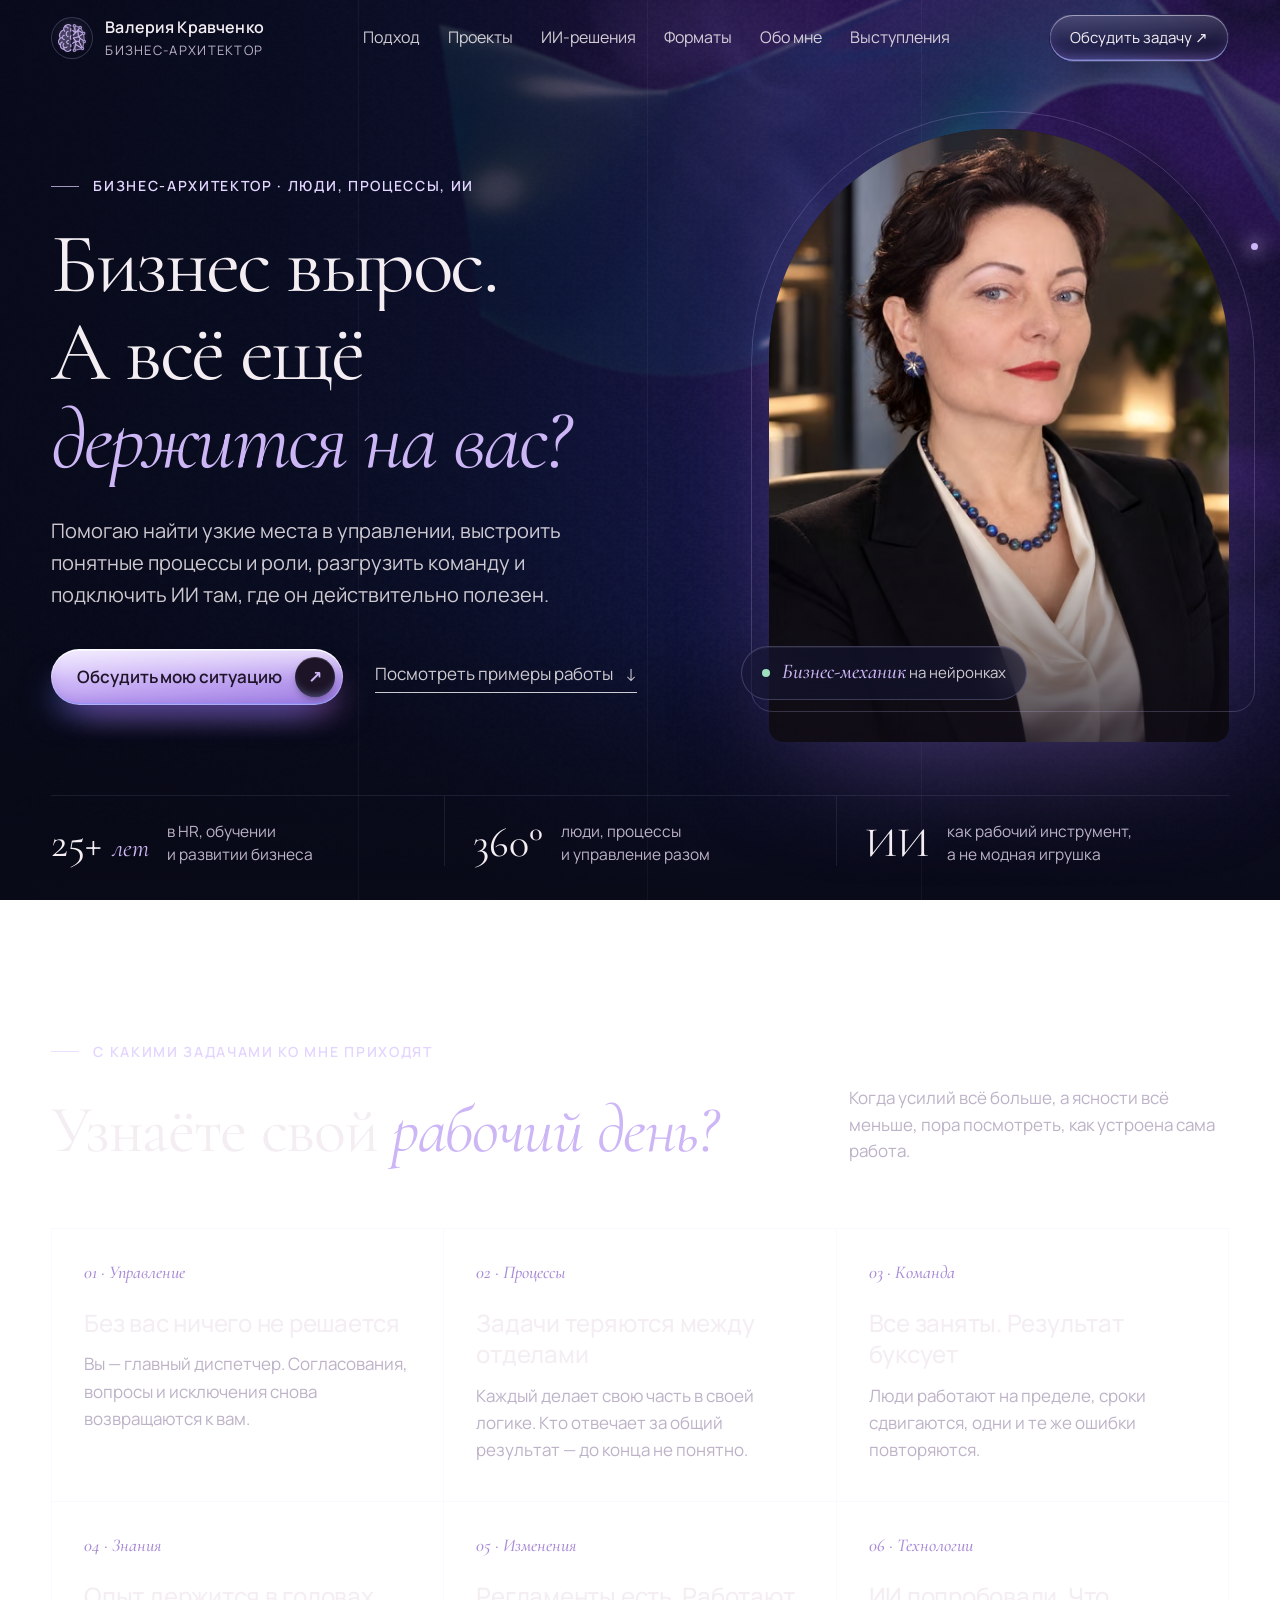
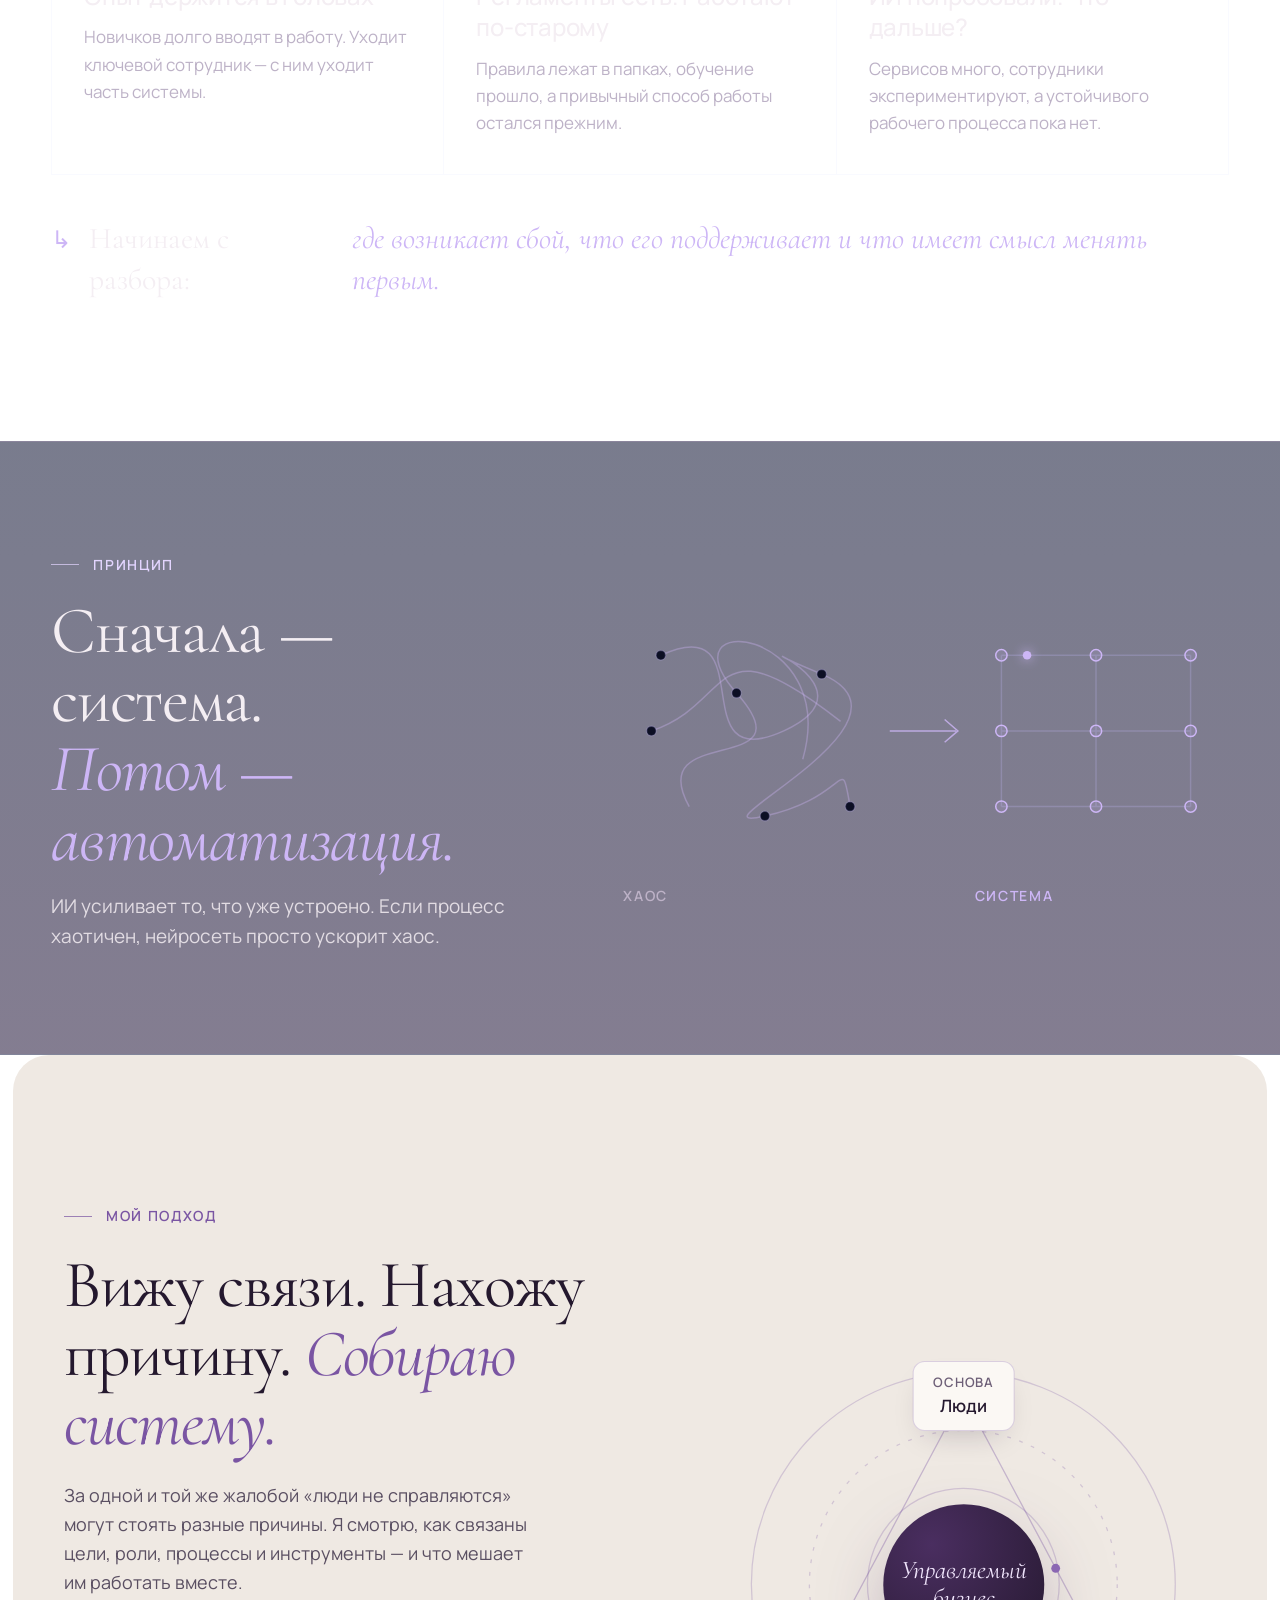
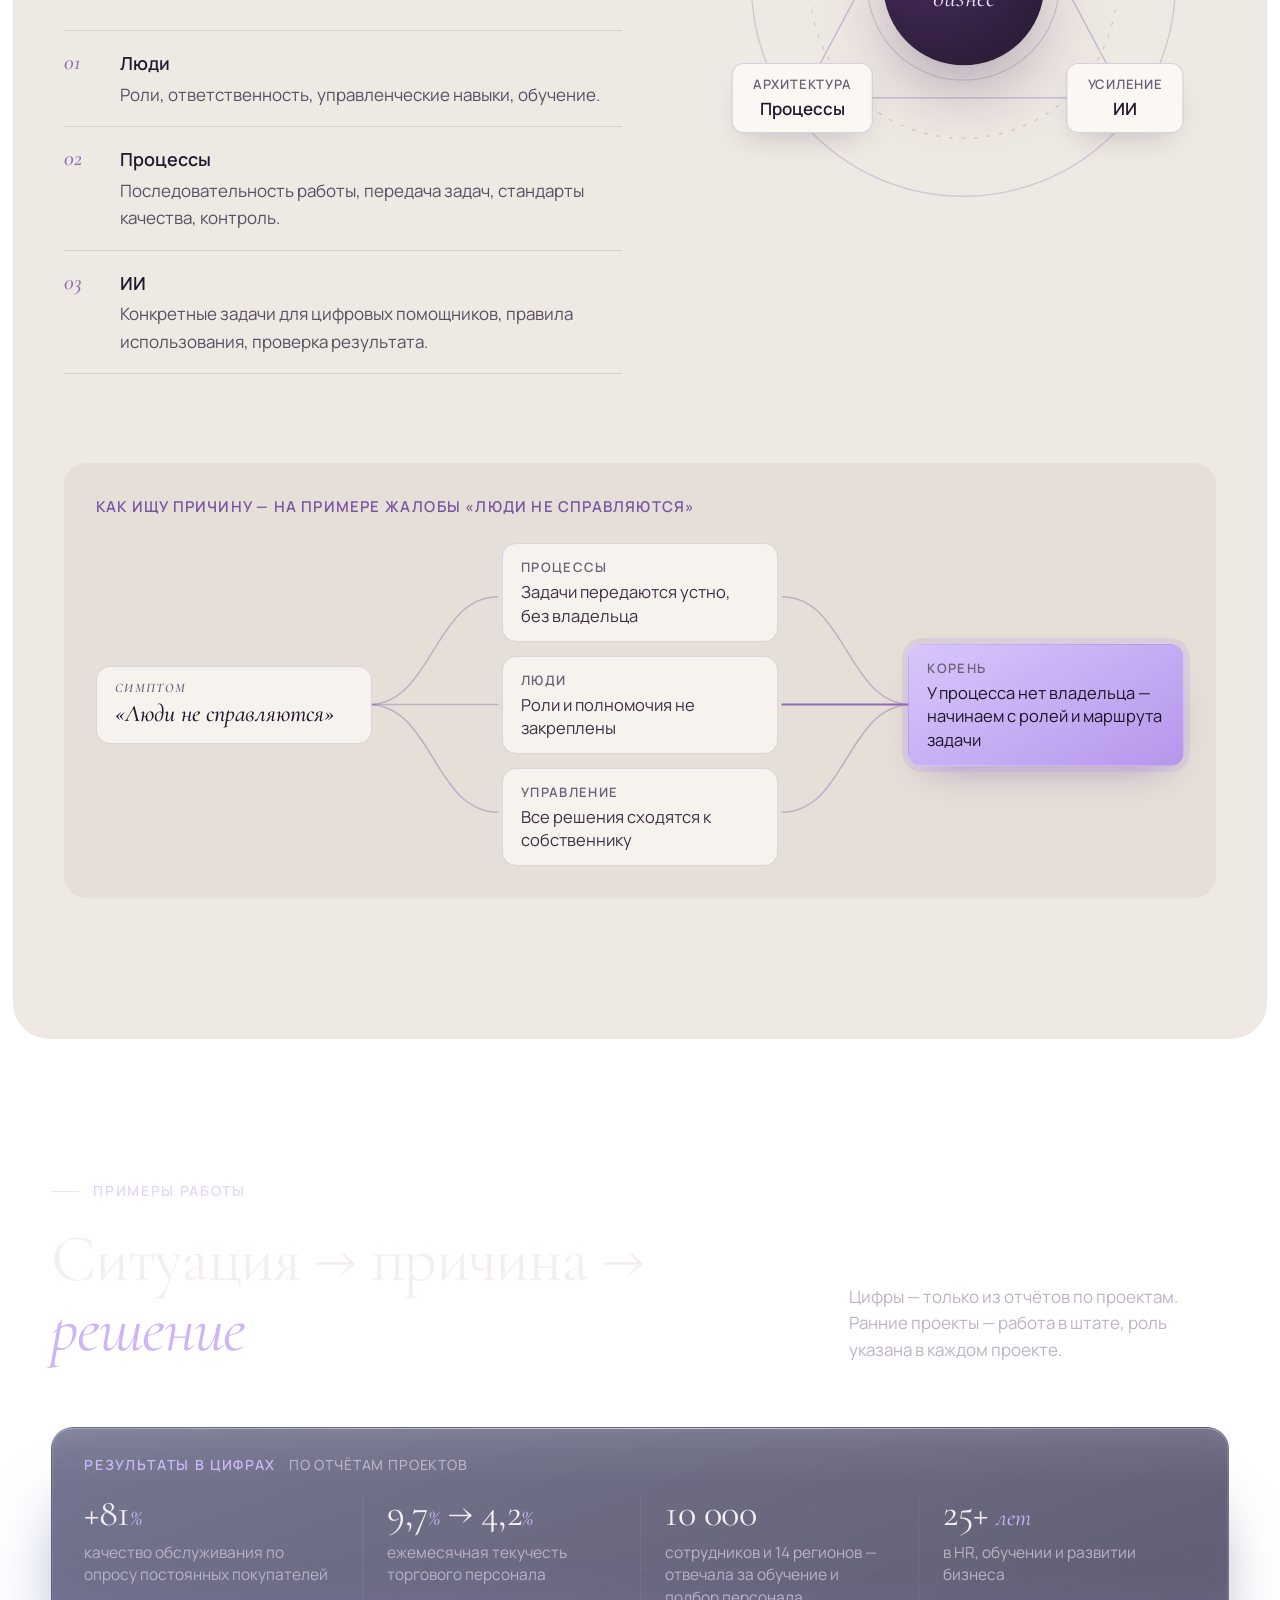
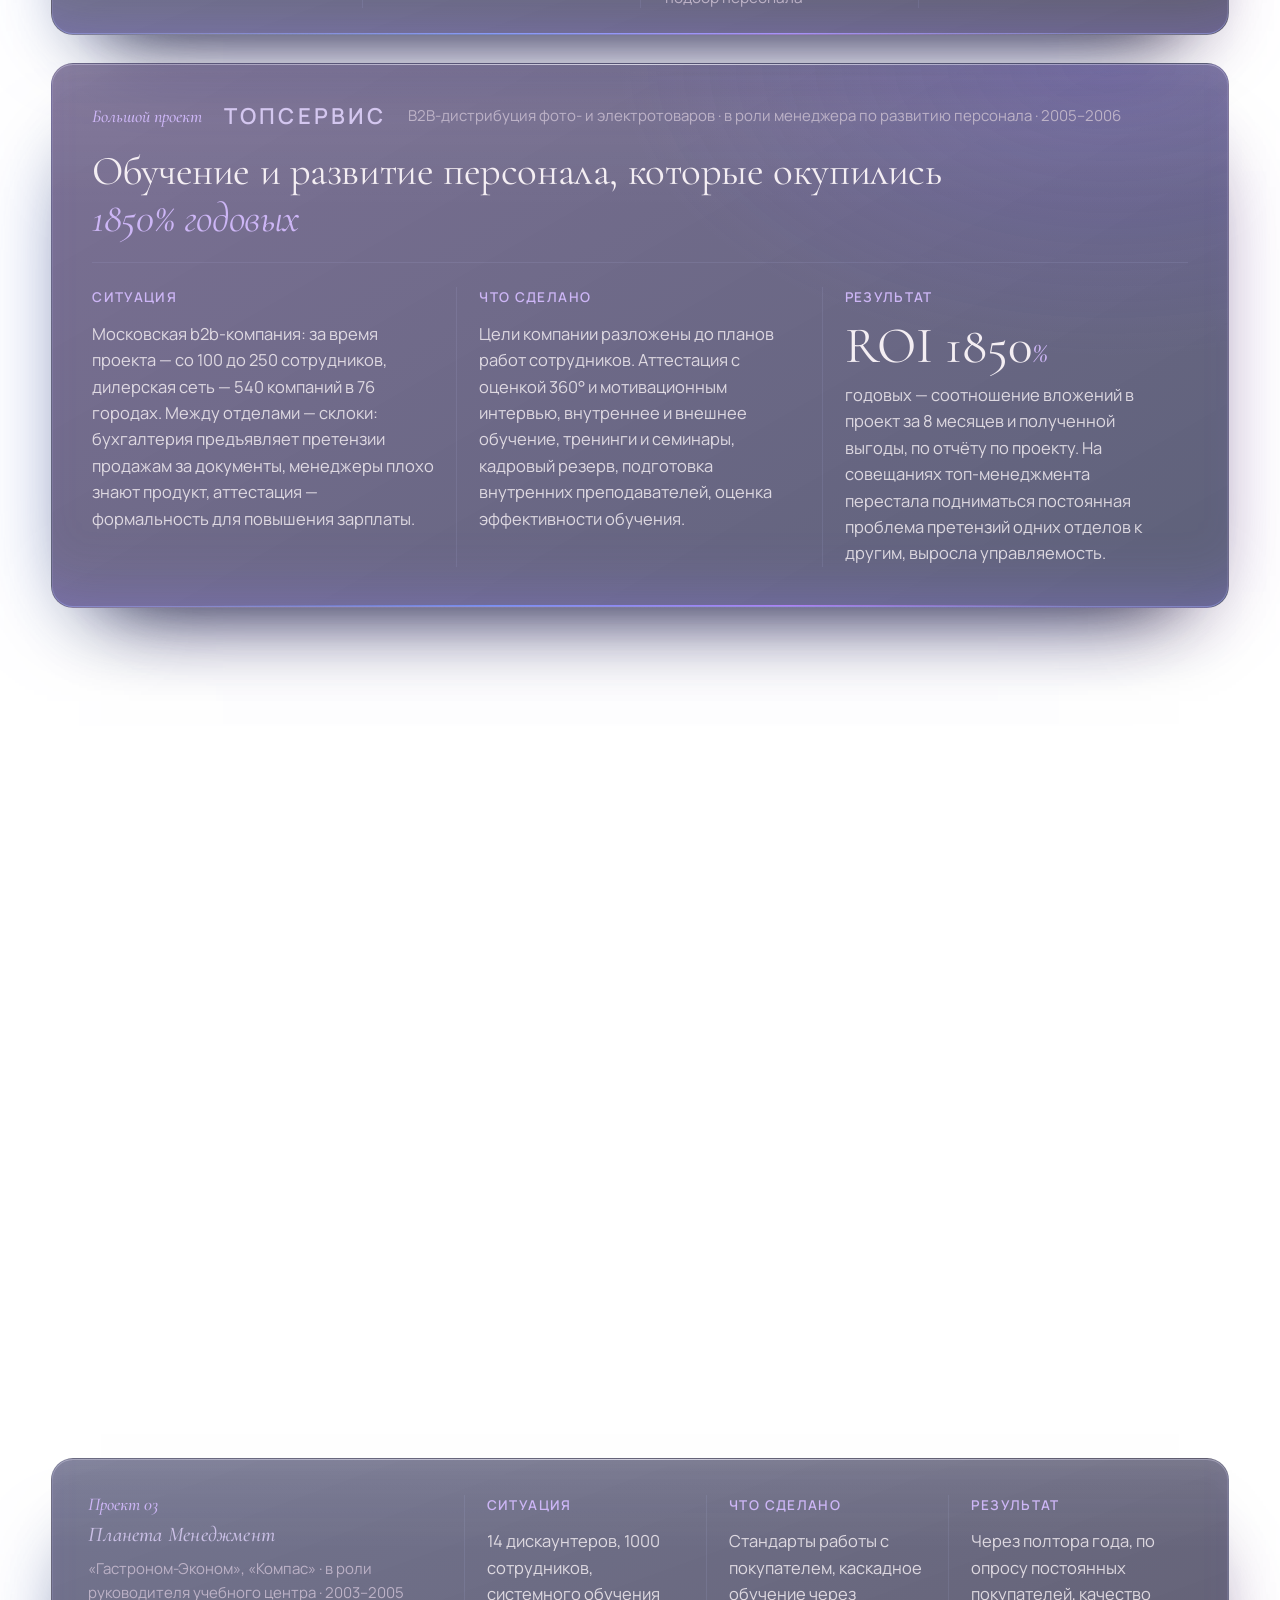
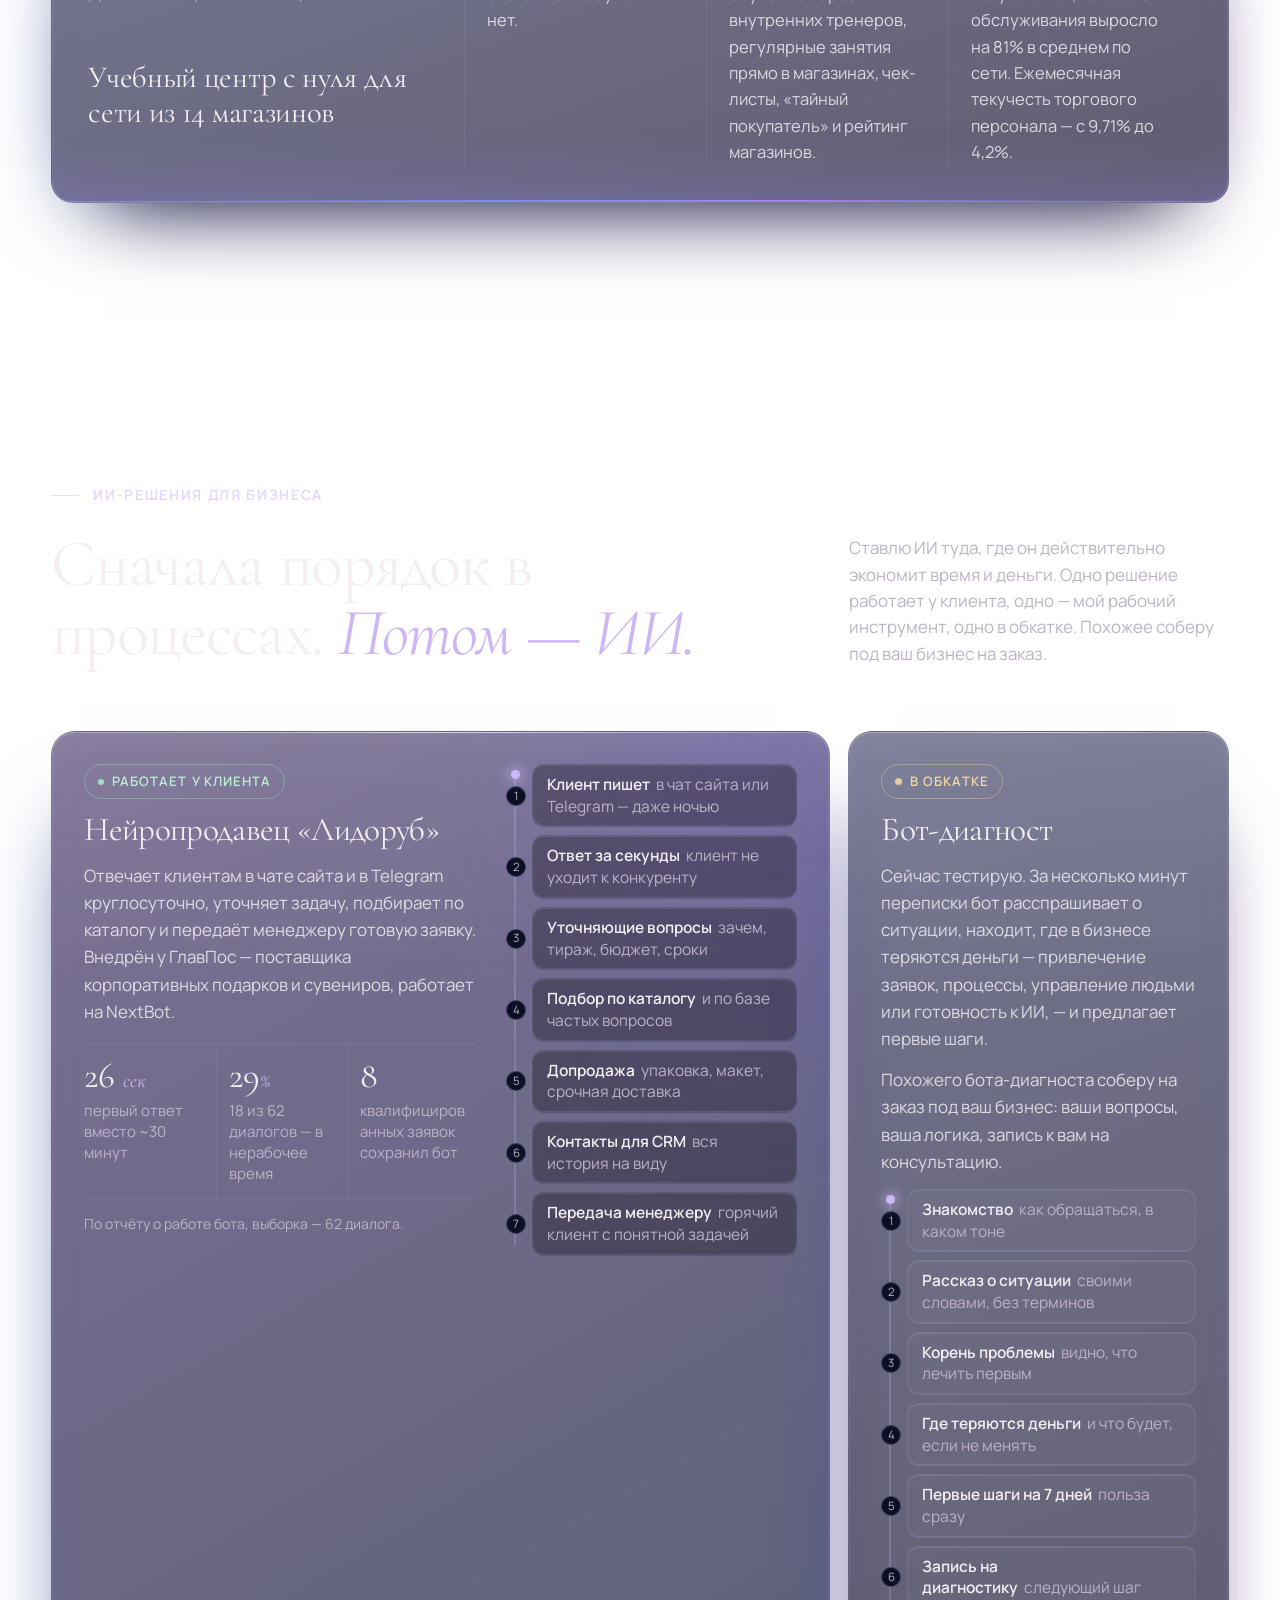
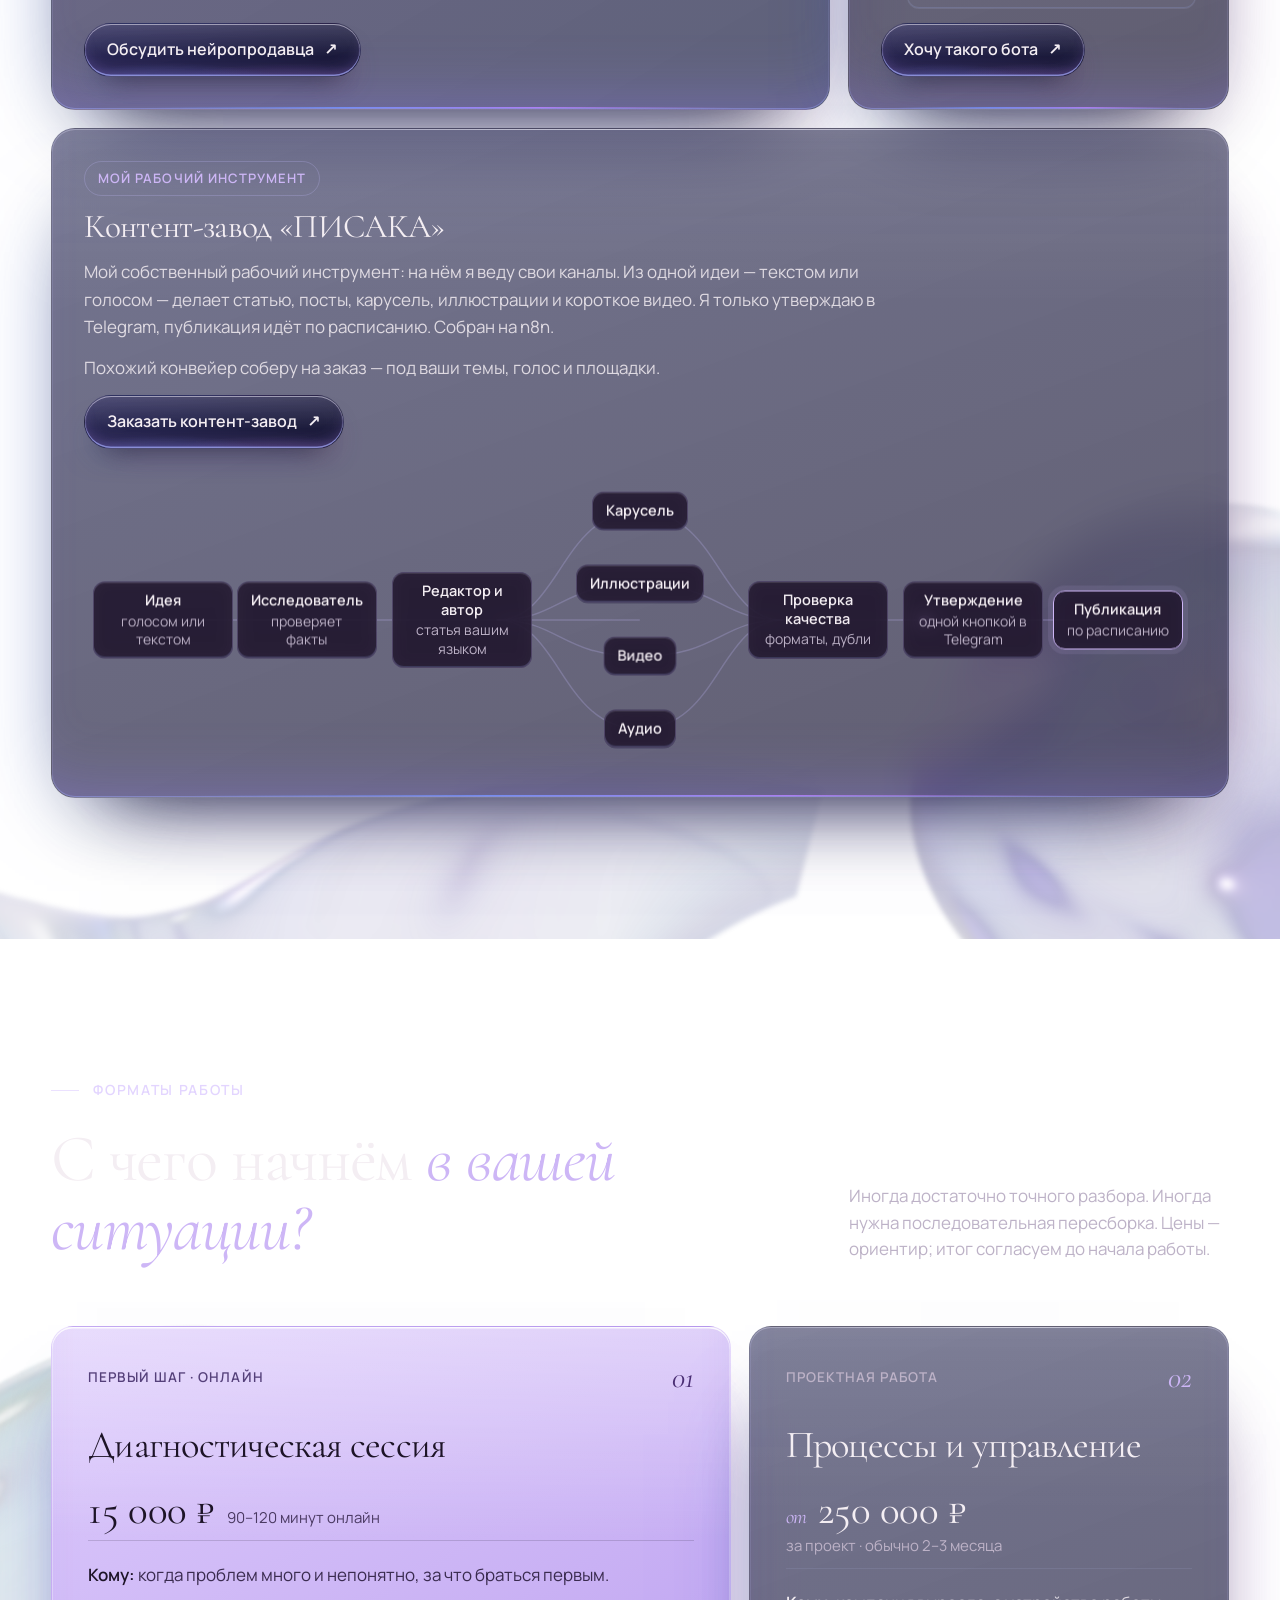
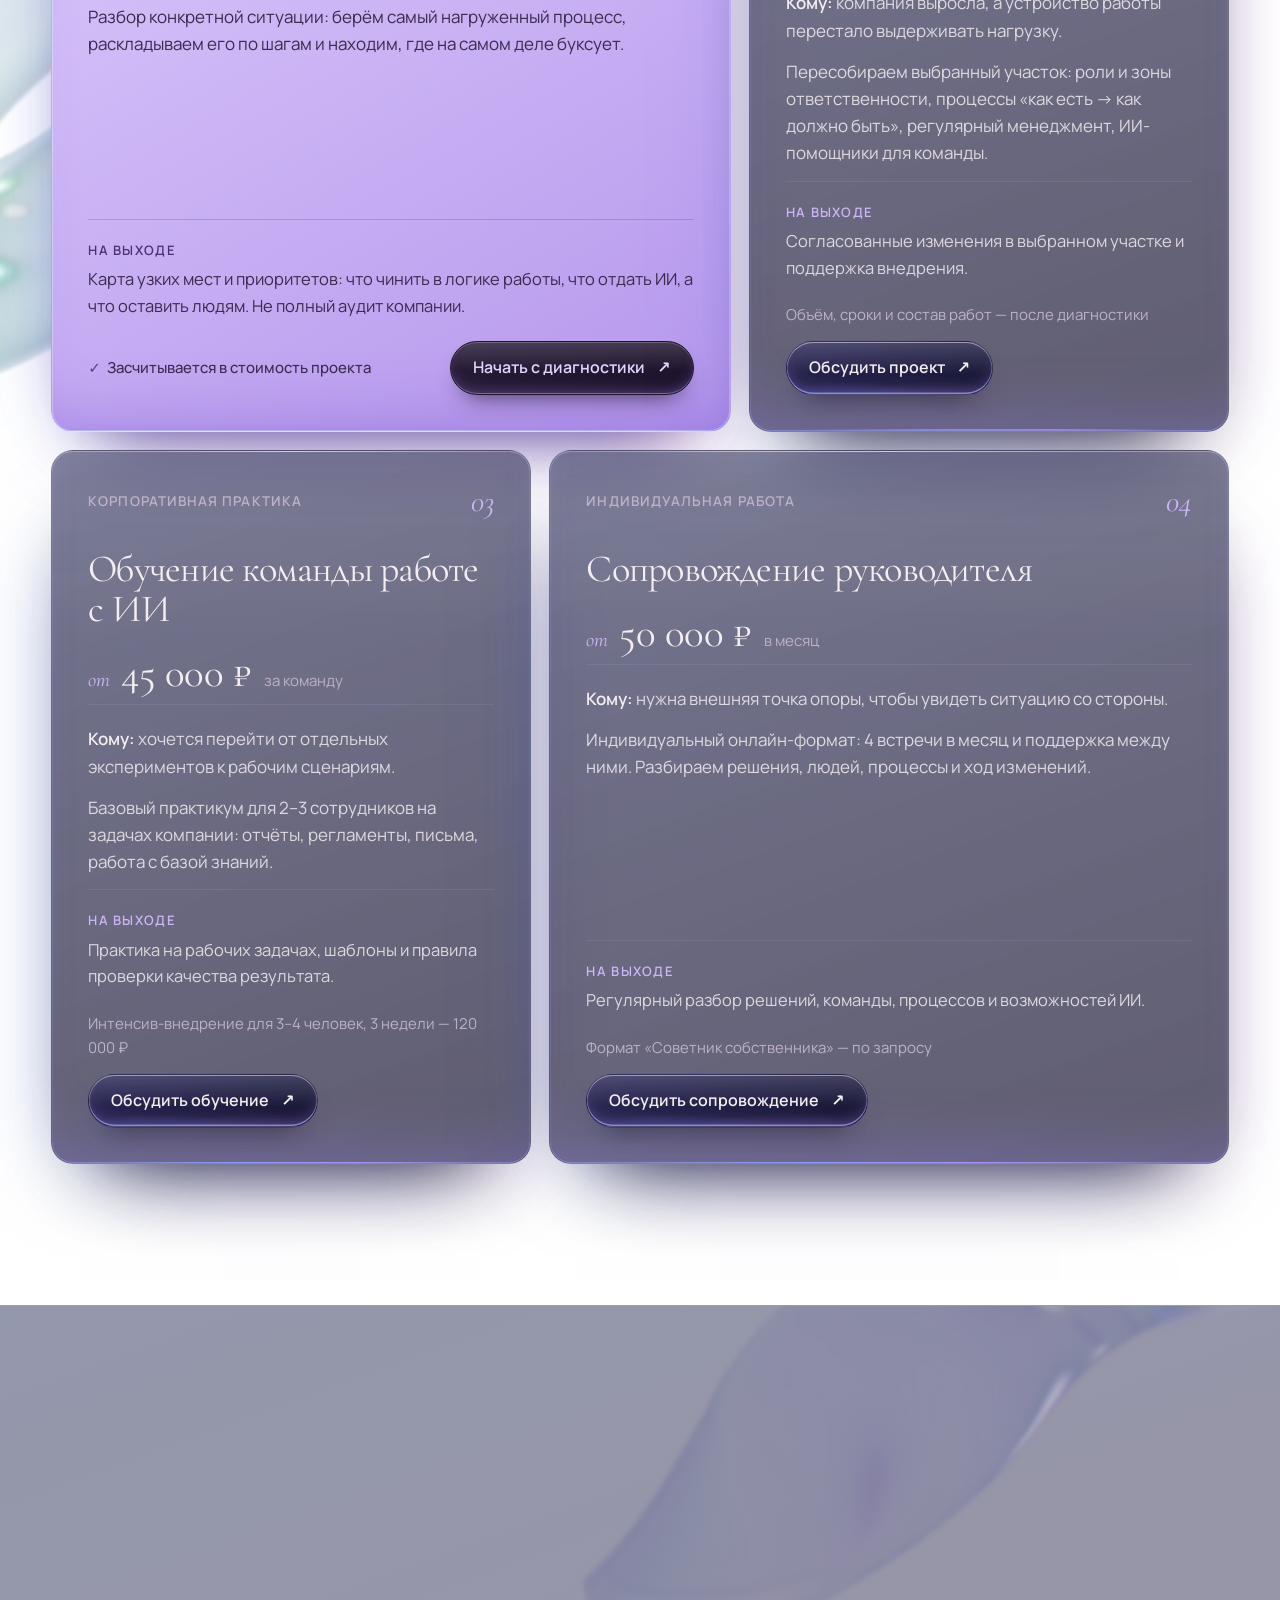
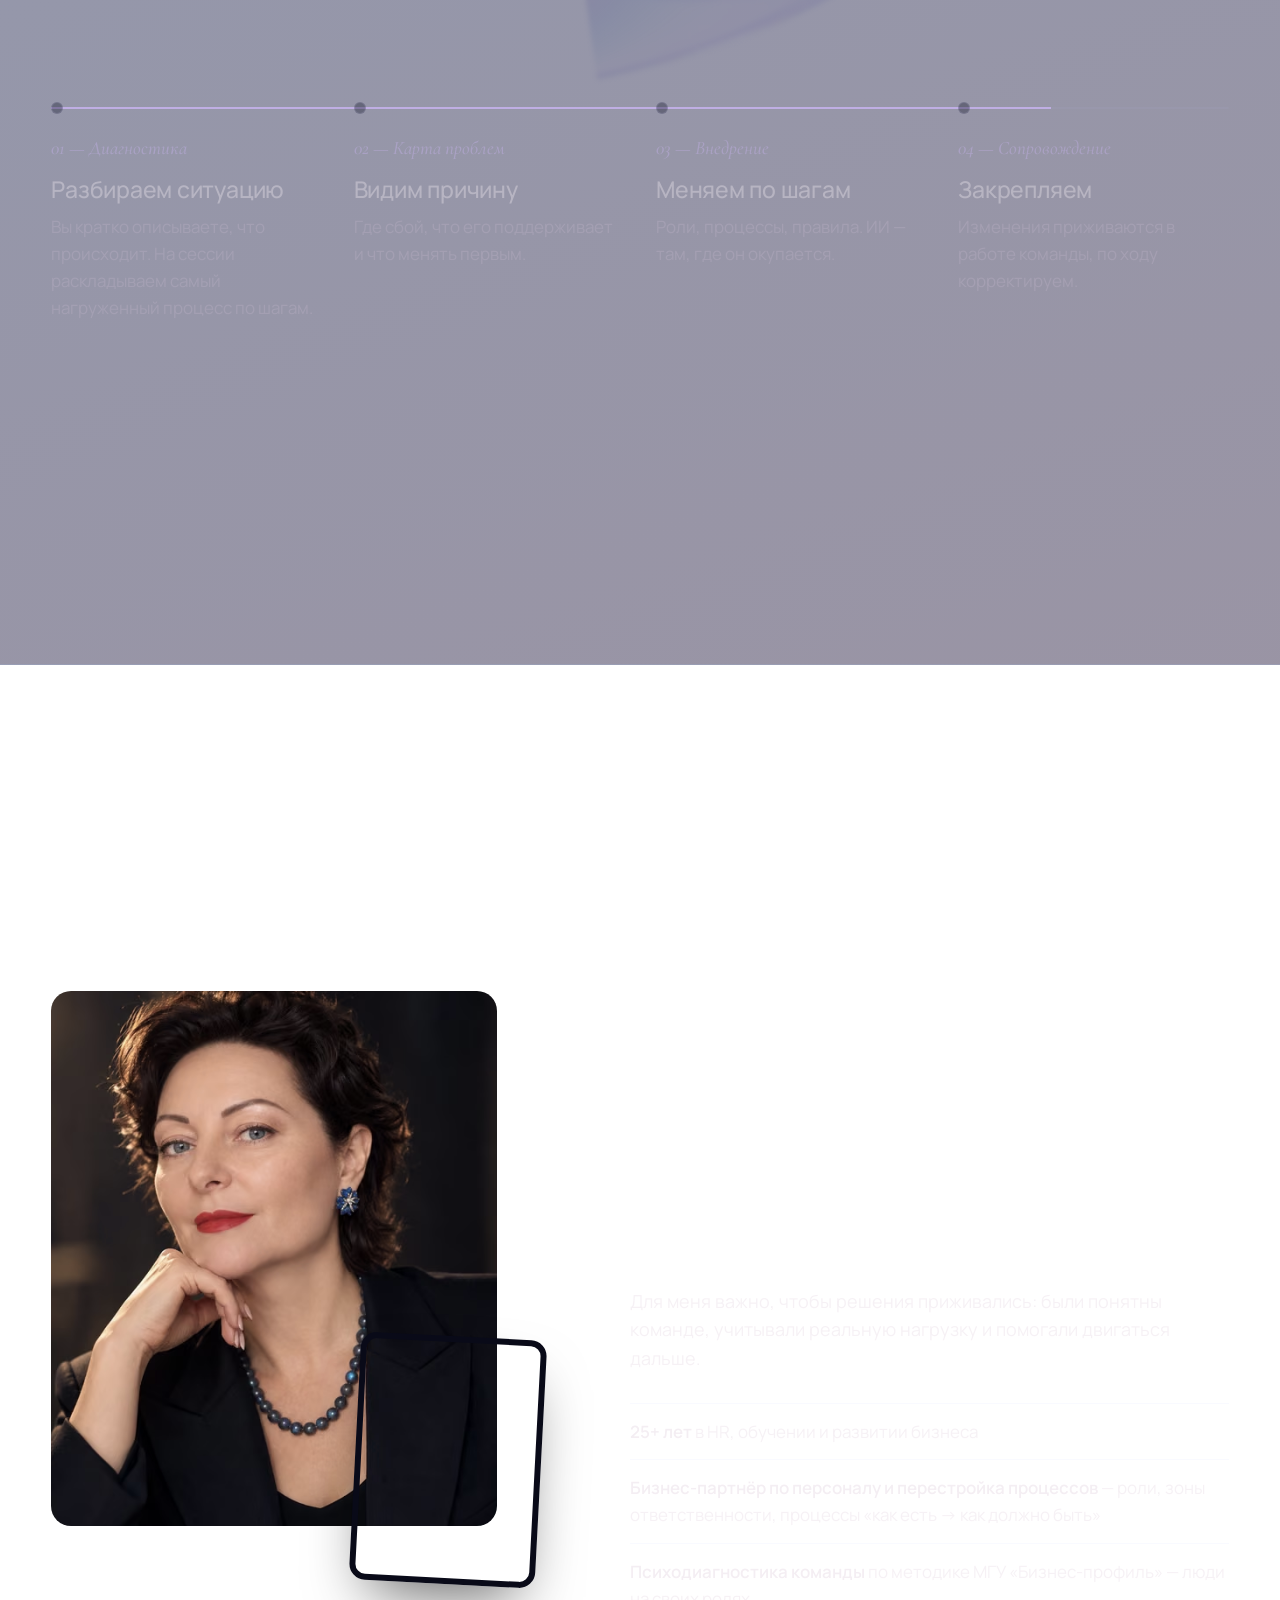
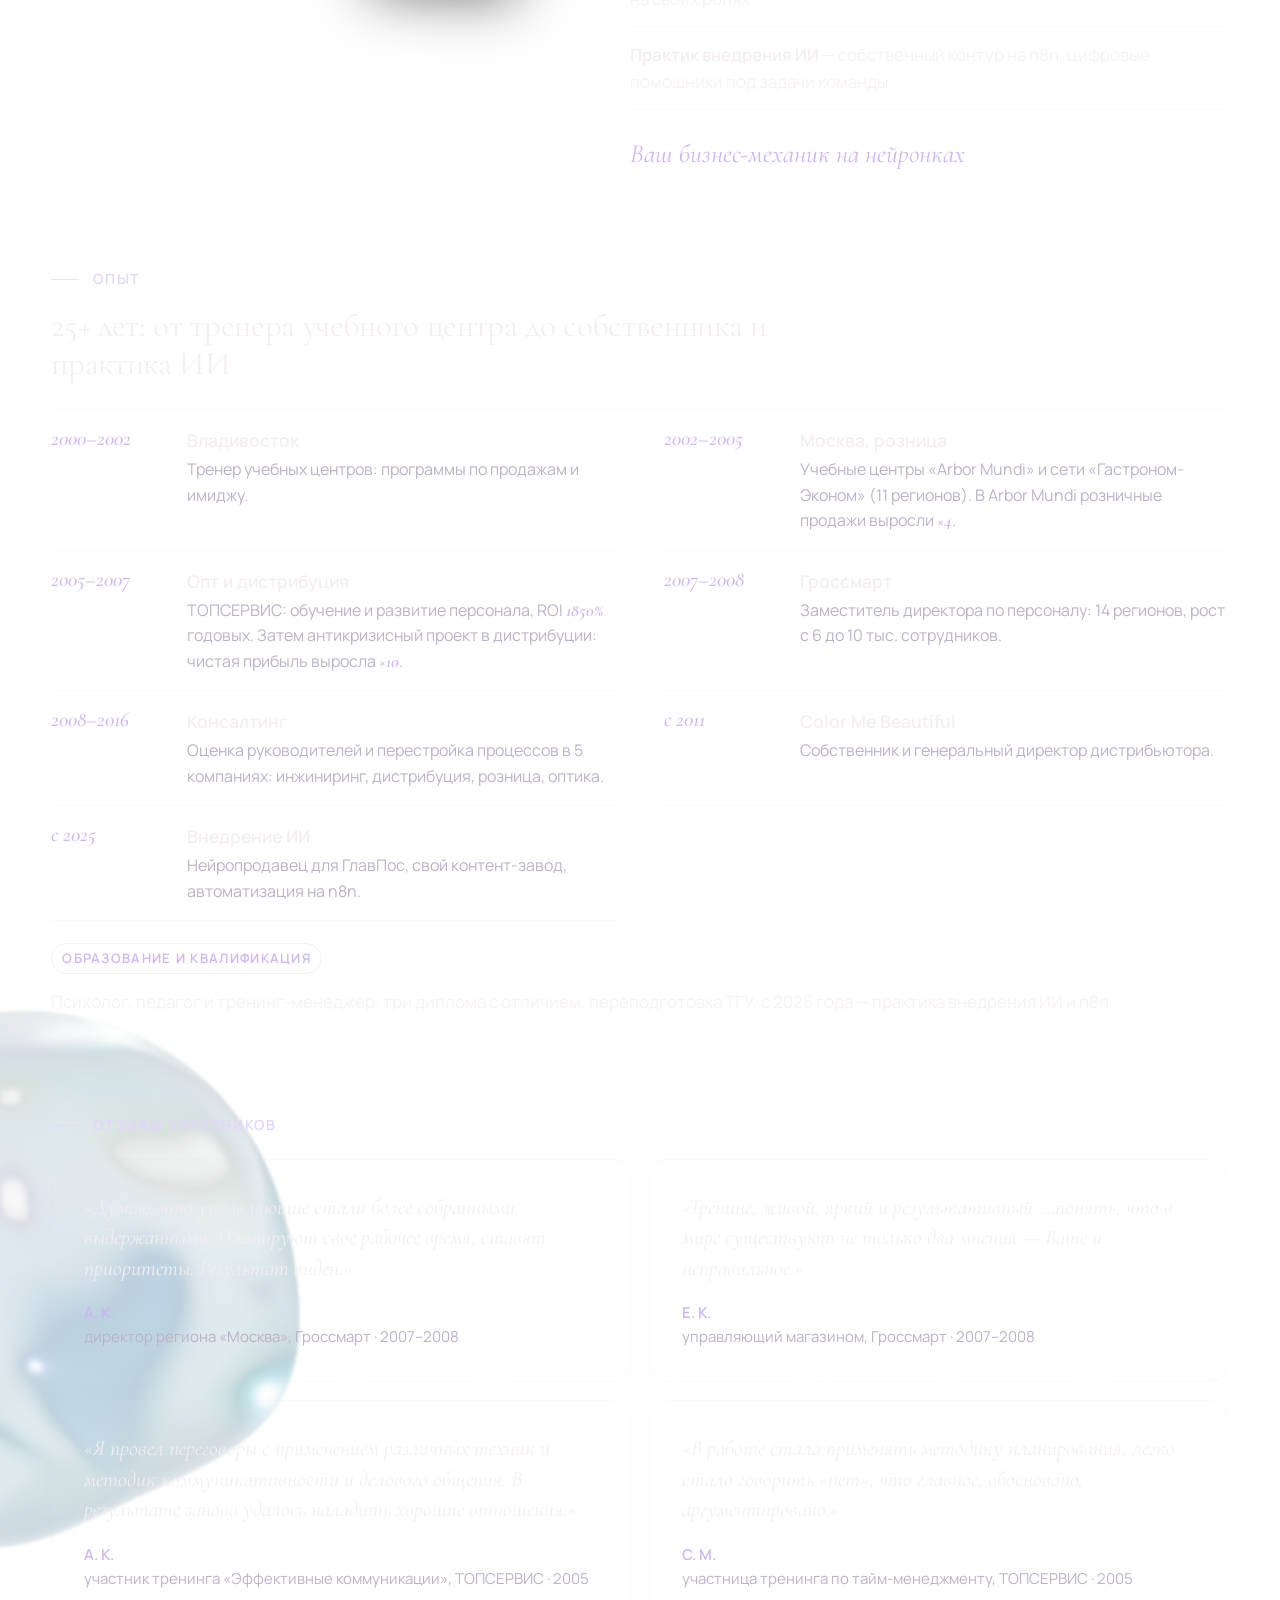
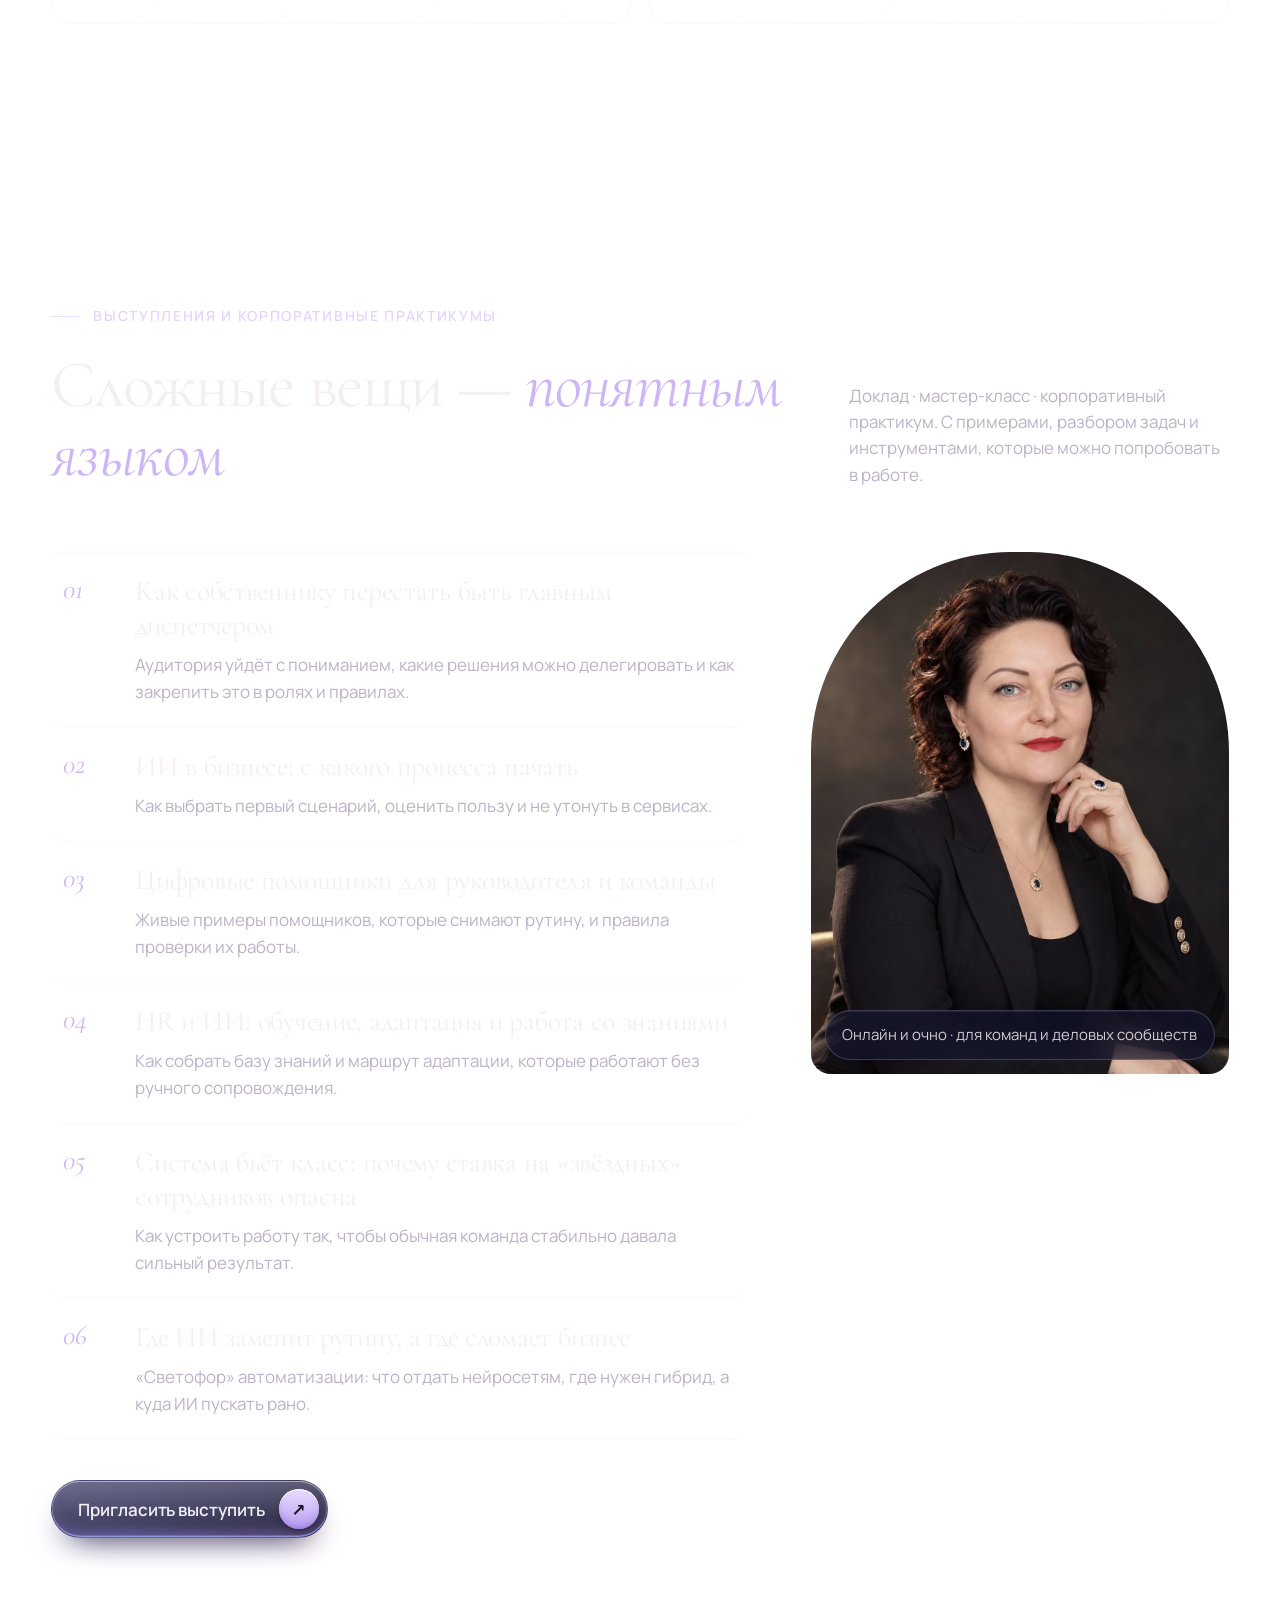
==== commit ec0f5093: "ТОПСЕРВИС (2005–2006, ROI 1850%), фон фиолетовый ↔ чернильно-синий, плотнее стекло плашек" ====
--- a/index.html
+++ b/index.html
@@ -197,6 +197,15 @@
       </div>
     </div>
     <div class="cases__list">
+      <article class="case case--lead" data-reveal>
+        <div class="case__meta"><span class="case__no">Большой проект</span><span class="case__logo case__logo--word">ТОПСЕРВИС</span><span class="case__type">B2B-дистрибуция фото- и электротоваров · в роли менеджера по развитию персонала · 2005–2006</span></div>
+        <h3 class="case__title">Обучение и развитие персонала, которые окупились <em>1850% годовых</em></h3>
+        <dl class="case__flow case__flow--3">
+          <div><dt>Ситуация</dt><dd>Московская b2b-компания: за время проекта — со 100 до 250 сотрудников, дилерская сеть — 540 компаний в 76 городах. Между отделами — склоки: бухгалтерия предъявляет претензии продажам за документы, менеджеры плохо знают продукт, аттестация — формальность для повышения зарплаты.</dd></div>
+          <div><dt>Что сделано</dt><dd>Цели компании разложены до планов работ сотрудников. Аттестация с оценкой 360° и мотивационным интервью, внутреннее и внешнее обучение, тренинги и семинары, кадровый резерв, подготовка внутренних преподавателей, оценка эффективности обучения.</dd></div>
+          <div><dt>Результат</dt><dd><b class="case__big">ROI 1850<i>%</i></b> годовых — соотношение вложений в проект за 8 месяцев и полученной выгоды, по отчёту по проекту. На совещаниях топ-менеджмента перестала подниматься постоянная проблема претензий одних отделов к другим, выросла управляемость.</dd></div>
+        </dl>
+      </article>
       <article class="case" data-reveal>
         <div class="case__meta"><span class="case__no">Проект 01</span><span class="case__logo"><img src="assets/img/logo-vhm.png" width="143" height="22" alt="ВНИИХОЛОДМАШ" loading="lazy"></span><span class="case__type">Консалтинговый проект · 11.2024–03.2025</span></div>
         <h3 class="case__title">Команда изменений для научно-производственного предприятия</h3>
@@ -391,7 +400,7 @@
   </div>
   <div class="wrap experience" id="experience">
     <div class="experience__head" data-reveal><p class="eyebrow">Опыт</p><h3>25+ лет: от тренера учебного центра до собственника и практика ИИ</h3></div>
-    <ol class="timeline" data-reveal><li><span class="tl__y">2000–2002</span><div><b>Владивосток</b><p>Тренер учебных центров: программы по продажам и имиджу.</p></div></li><li><span class="tl__y">2002–2005</span><div><b>Москва, розница</b><p>Учебные центры «Arbor Mundi» и сети «Гастроном-Эконом» (11 регионов). В Arbor Mundi розничные продажи выросли <b class="tl__x">×4</b>.</p></div></li><li><span class="tl__y">2005–2007</span><div><b>Опт и дистрибуция</b><p>Системы обучения, оценки и мотивации персонала; антикризисный проект: чистая прибыль выросла <b class="tl__x">×10</b>.</p></div></li><li><span class="tl__y">2007–2008</span><div><b>Гроссмарт</b><p>Заместитель директора по персоналу: 14 регионов, рост с 6 до 10 тыс. сотрудников.</p></div></li><li><span class="tl__y">2008–2016</span><div><b>Консалтинг</b><p>Оценка руководителей и перестройка процессов в 5 компаниях: инжиниринг, дистрибуция, розница, оптика.</p></div></li><li><span class="tl__y">с 2011</span><div><b>Color Me Beautiful</b><p>Собственник и генеральный директор дистрибьютора.</p></div></li><li><span class="tl__y">с 2025</span><div><b>Внедрение ИИ</b><p>Нейропродавец для ГлавПос, свой контент-завод, автоматизация на n8n.</p></div></li></ol>
+    <ol class="timeline" data-reveal><li><span class="tl__y">2000–2002</span><div><b>Владивосток</b><p>Тренер учебных центров: программы по продажам и имиджу.</p></div></li><li><span class="tl__y">2002–2005</span><div><b>Москва, розница</b><p>Учебные центры «Arbor Mundi» и сети «Гастроном-Эконом» (11 регионов). В Arbor Mundi розничные продажи выросли <b class="tl__x">×4</b>.</p></div></li><li><span class="tl__y">2005–2007</span><div><b>Опт и дистрибуция</b><p>ТОПСЕРВИС: обучение и развитие персонала, ROI <b class="tl__x">1850%</b> годовых. Затем антикризисный проект в дистрибуции: чистая прибыль выросла <b class="tl__x">×10</b>.</p></div></li><li><span class="tl__y">2007–2008</span><div><b>Гроссмарт</b><p>Заместитель директора по персоналу: 14 регионов, рост с 6 до 10 тыс. сотрудников.</p></div></li><li><span class="tl__y">2008–2016</span><div><b>Консалтинг</b><p>Оценка руководителей и перестройка процессов в 5 компаниях: инжиниринг, дистрибуция, розница, оптика.</p></div></li><li><span class="tl__y">с 2011</span><div><b>Color Me Beautiful</b><p>Собственник и генеральный директор дистрибьютора.</p></div></li><li><span class="tl__y">с 2025</span><div><b>Внедрение ИИ</b><p>Нейропродавец для ГлавПос, свой контент-завод, автоматизация на n8n.</p></div></li></ol>
     <p class="edu" data-reveal><span>Образование и квалификация</span>Психолог, педагог и тренинг-менеджер: три диплома с отличием, переподготовка ТГУ, с 2025 года — практика внедрения ИИ и n8n.</p>
   </div>
   <div class="wrap">
--- a/assets/css/style.css
+++ b/assets/css/style.css
@@ -933,3 +933,52 @@
 .brand__text small{font-size:13px}
 .pipe__steps span{font-size:14px}
 @media (max-width:600px){.node small{font-size:12.5px;letter-spacing:.04em}}
+.stats dd{hyphens:auto;-webkit-hyphens:auto;overflow-wrap:break-word}
+
+/* ---------- ТОПСЕРВИС: большой проект ---------- */
+.case--lead{grid-template-columns:1fr;padding:40px;border-color:transparent;box-shadow:var(--lg-panel);background:radial-gradient(70% 90% at 90% 0%,rgba(140,107,192,.22),transparent 60%),linear-gradient(150deg,rgba(58,33,72,.6),rgba(24,18,33,.7))}
+.case--lead .case__title{grid-column:1;font-size:clamp(30px,3.2vw,44px);max-width:900px}
+.case--lead .case__flow{grid-column:1;grid-row:auto;border-left:0;border-top:1px solid var(--hair);padding-top:24px}
+.case--lead .case__flow>div:first-child{padding-left:0}
+.case--lead .case__logo--word{font:600 22px/1 var(--sans);letter-spacing:.14em;color:var(--lilac-2);opacity:.85}
+.case__big{display:block;font:400 clamp(40px,4vw,56px)/1 var(--serif);color:var(--ink);margin-bottom:10px;white-space:nowrap}
+.case__big i{font-size:.6em;color:var(--lilac)}
+.case--lead .case__meta{flex-direction:row;flex-wrap:wrap;align-items:center;gap:10px 22px}
+@media (max-width:600px){.case--lead{padding:26px 22px}}
+
+/* ---------- v7: фон фиолетовый ↔ чернильно-синий, плотнее стекло плашек ---------- */
+:root{
+  --bg:#090a18; --bg-2:#0c0f24; --surface:#131532; --surface-2:#1a1b3e;
+  --ink-1:#0b1030; --ink-2:#111a46; --vio-1:#1e1236; --vio-2:#2a1650;
+  --hair:rgba(190,200,255,.10); --hair-2:rgba(196,186,255,.24);
+  --glass:rgba(20,22,52,.55);
+  --lg-body:radial-gradient(70% 70% at 30% 125%,rgba(110,140,255,.34),transparent 70%),radial-gradient(70% 70% at 75% 125%,rgba(190,130,240,.26),transparent 70%),linear-gradient(180deg,rgba(255,255,255,.15) 0%,rgba(255,255,255,.04) 46%,rgba(255,255,255,0) 62%),linear-gradient(165deg,rgba(44,42,92,.8),rgba(18,18,44,.88));
+  --lg-panel:inset 0 1px 0 rgba(255,255,255,.22),inset 0 0 0 1px rgba(196,190,255,.14),inset 0 -1px 0 rgba(140,160,255,.34),inset 0 22px 40px -30px rgba(255,255,255,.10),inset 0 -50px 70px -54px rgba(150,130,255,.45),0 46px 80px -50px rgba(0,0,10,.95),-34px 46px 90px -62px rgba(80,120,255,.50),34px 46px 90px -62px rgba(190,120,240,.40);
+}
+body{background:radial-gradient(60% 45% at 0% 18%,rgba(17,26,70,.75),transparent 72%) fixed,radial-gradient(55% 45% at 100% 55%,rgba(42,22,80,.62),transparent 72%) fixed,radial-gradient(70% 50% at 20% 100%,rgba(30,18,54,.7),transparent 72%) fixed,linear-gradient(180deg,#090a18 0%,#0a0c1f 50%,#0a0918 100%) fixed}
+.hero__bg{background:radial-gradient(70% 70% at 82% 18%,#2a1650 0%,rgba(42,22,80,0) 70%),radial-gradient(70% 80% at 55% 70%,#111a46 0%,rgba(17,26,70,0) 70%),linear-gradient(180deg,#0b1030,#090a18 80%)}
+.hero__bg::after{background:linear-gradient(96deg,rgba(8,9,22,.82) 0%,rgba(8,9,22,.5) 38%,rgba(8,9,22,.05) 65%),linear-gradient(0deg,var(--bg) 0%,rgba(9,10,24,0) 30%)}
+.header.is-scrolled{background:rgba(12,14,36,.62)}
+.principle{background:linear-gradient(180deg,rgba(11,16,48,.55),rgba(30,18,54,.55))}
+.steps{background:linear-gradient(160deg,rgba(17,26,70,.45),rgba(30,18,54,.45))}
+.contact{background:radial-gradient(60% 70% at 0% 0%,rgba(17,26,70,.6),transparent 70%),linear-gradient(180deg,rgba(9,10,24,.4) 0%,rgba(30,18,54,.75) 100%)}
+.contact__glow{background:radial-gradient(circle,rgba(90,110,230,.28),rgba(140,107,192,.18) 35%,transparent 62%)}
+.footer{background:#080917}
+.nav{background:rgba(9,10,24,.97)}@media (min-width:901px){.nav{background:none}}
+.field select option{background:#151838}
+.read__img{background:#111a46}
+/* 3D-формы: половина — в чернильно-синий */
+.deco--hero,.deco--srv,.deco--contact,.deco--about{filter:blur(1.5px) hue-rotate(-55deg) saturate(1.1)}
+.deco--ai,.deco--steps,.deco--ai2,.deco--contact2{filter:blur(2.5px) hue-rotate(-8deg)}
+/* плашки: толще стекло */
+.tile,.card:not(.card--feature),.read,.case,.tg-card,.form,.proof,.thanks{border-color:transparent;box-shadow:var(--lg-panel)}
+.tile,.card:not(.card--feature),.read,.case,.proof{
+  background:linear-gradient(90deg,rgba(255,255,255,0),rgba(255,255,255,.55),rgba(255,255,255,0)) top center/88% 1px no-repeat,
+             linear-gradient(90deg,rgba(110,150,255,0),rgba(110,150,255,.85),rgba(190,130,255,.85),rgba(190,130,255,0)) bottom center/76% 1.5px no-repeat,
+             linear-gradient(180deg,rgba(255,255,255,.075) 0%,rgba(255,255,255,0) 26%),
+             linear-gradient(160deg,rgba(32,34,78,.62),rgba(20,16,44,.68));
+  backdrop-filter:blur(20px) saturate(1.35);-webkit-backdrop-filter:blur(20px) saturate(1.35)}
+.tile--lead,.case--lead{background:linear-gradient(90deg,rgba(255,255,255,0),rgba(255,255,255,.6),rgba(255,255,255,0)) top center/88% 1px no-repeat,linear-gradient(90deg,rgba(110,150,255,0),rgba(110,150,255,.9),rgba(190,130,255,.9),rgba(190,130,255,0)) bottom center/76% 1.5px no-repeat,radial-gradient(70% 90% at 90% 0%,rgba(120,100,230,.22),transparent 60%),linear-gradient(180deg,rgba(255,255,255,.08) 0%,rgba(255,255,255,0) 26%),linear-gradient(150deg,rgba(44,26,84,.62),rgba(17,22,58,.68))}
+.form{background:linear-gradient(90deg,rgba(255,255,255,0),rgba(255,255,255,.5),rgba(255,255,255,0)) top center/88% 1px no-repeat,linear-gradient(90deg,rgba(110,150,255,0),rgba(110,150,255,.8),rgba(190,130,255,.8),rgba(190,130,255,0)) bottom center/76% 1.5px no-repeat,linear-gradient(180deg,rgba(255,255,255,.07) 0%,rgba(255,255,255,0) 18%),rgba(20,20,50,.6);backdrop-filter:blur(20px) saturate(1.3);-webkit-backdrop-filter:blur(20px) saturate(1.3)}
+.case:hover,.card:hover,.read:hover{box-shadow:var(--lg-panel),0 0 0 1px rgba(196,190,255,.22)}
+.read__img{margin:-26px -26px 8px}
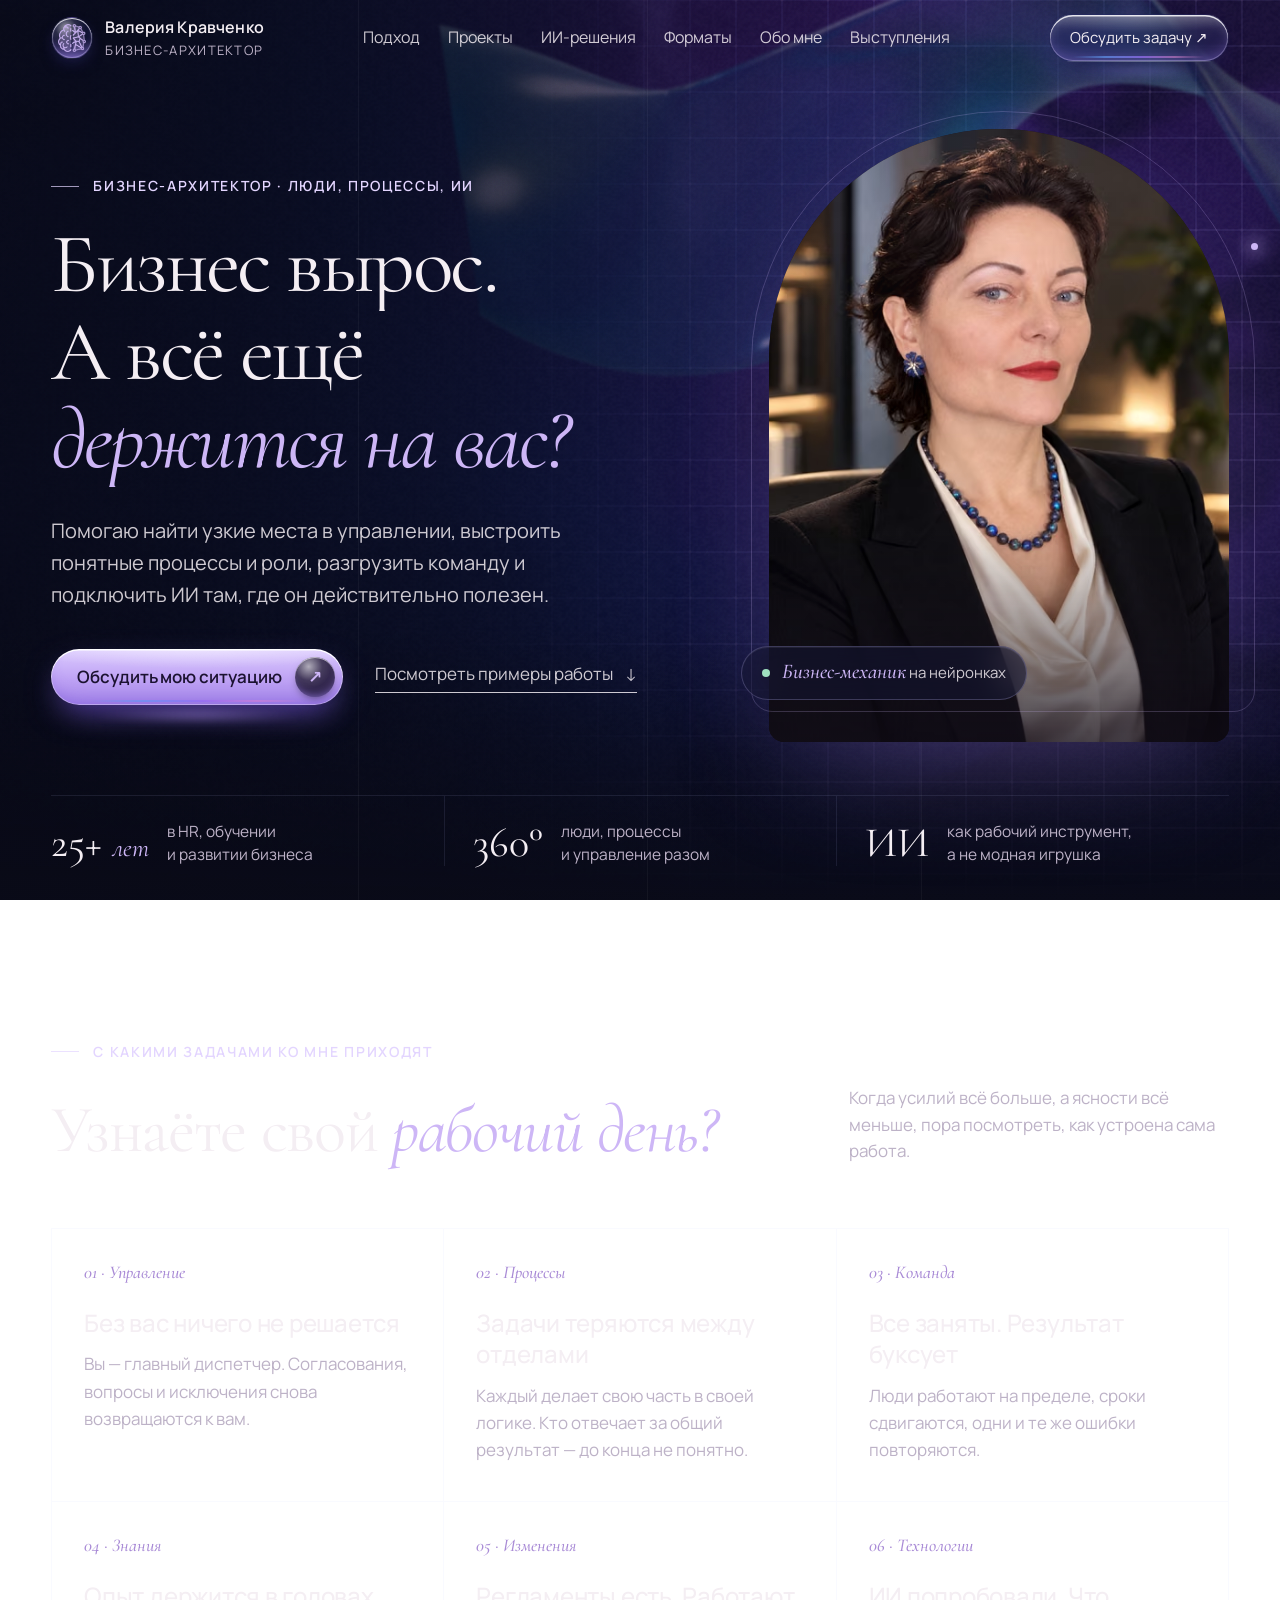
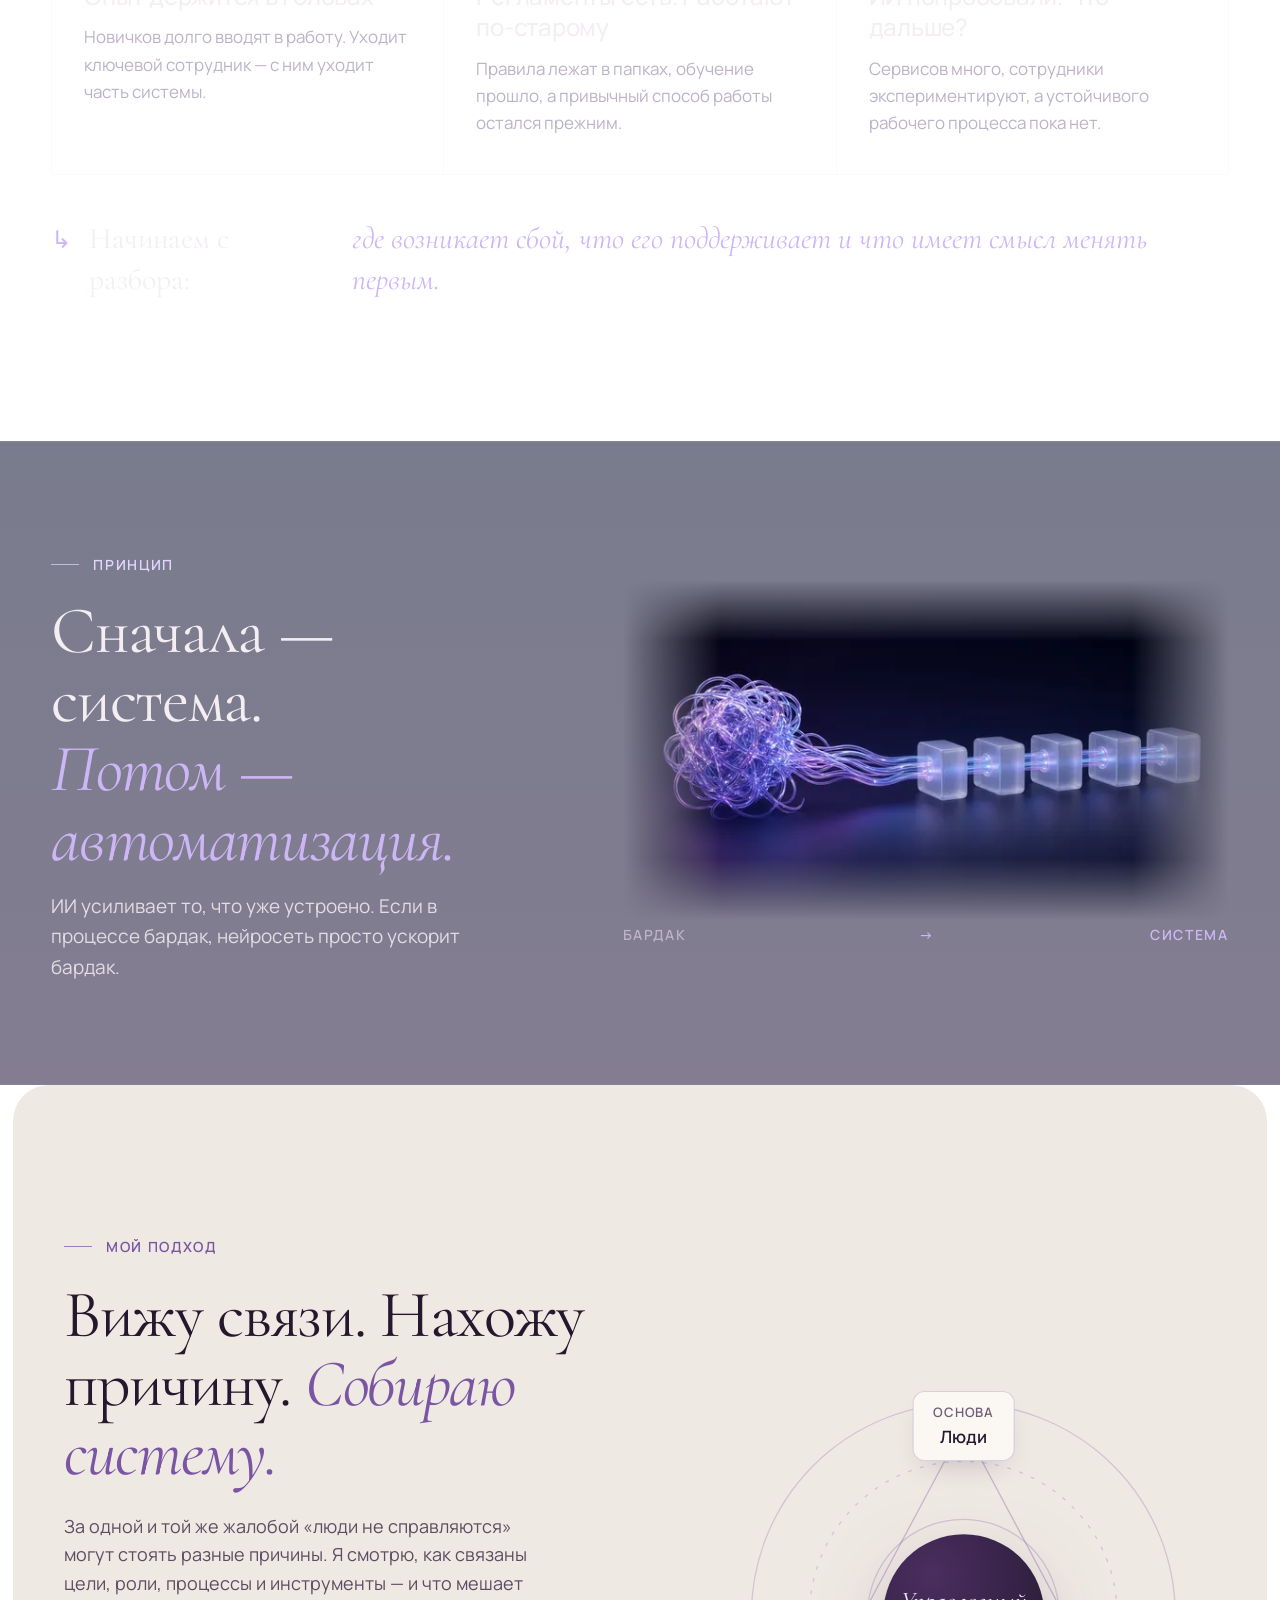
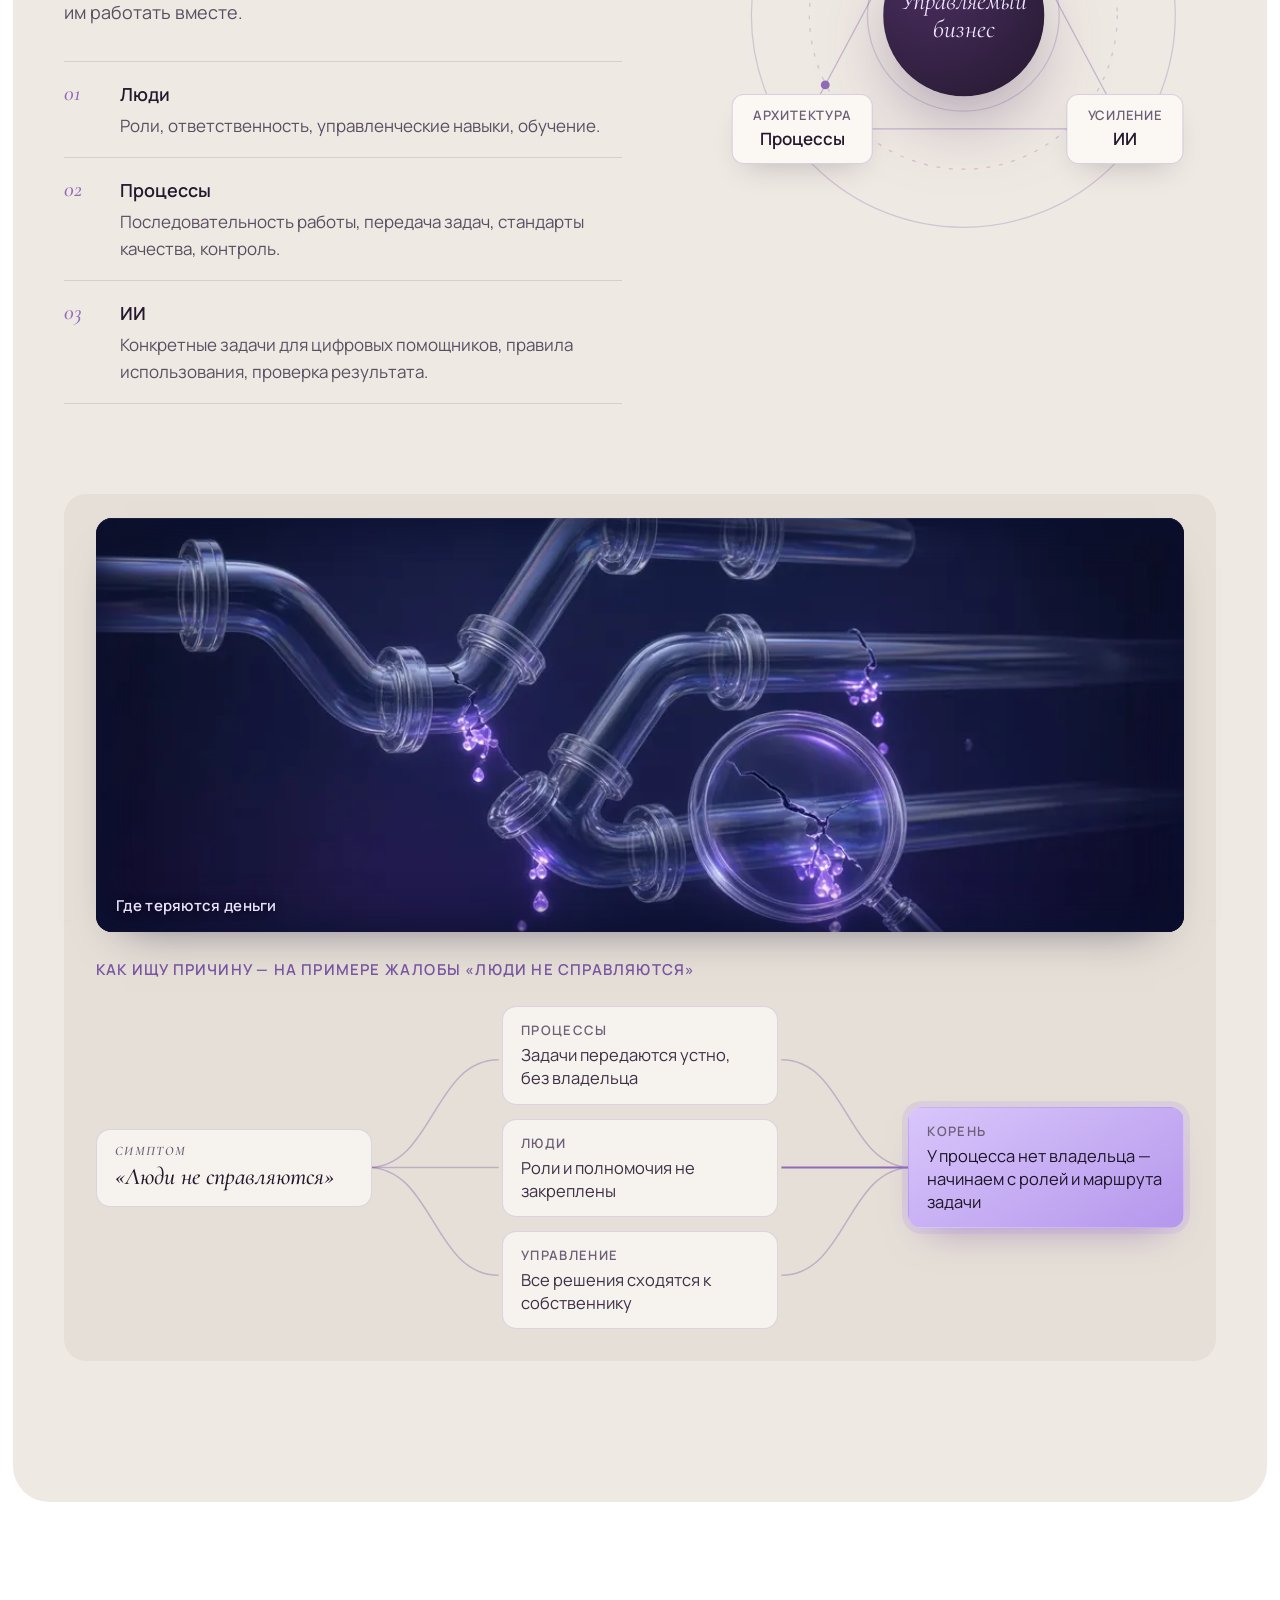
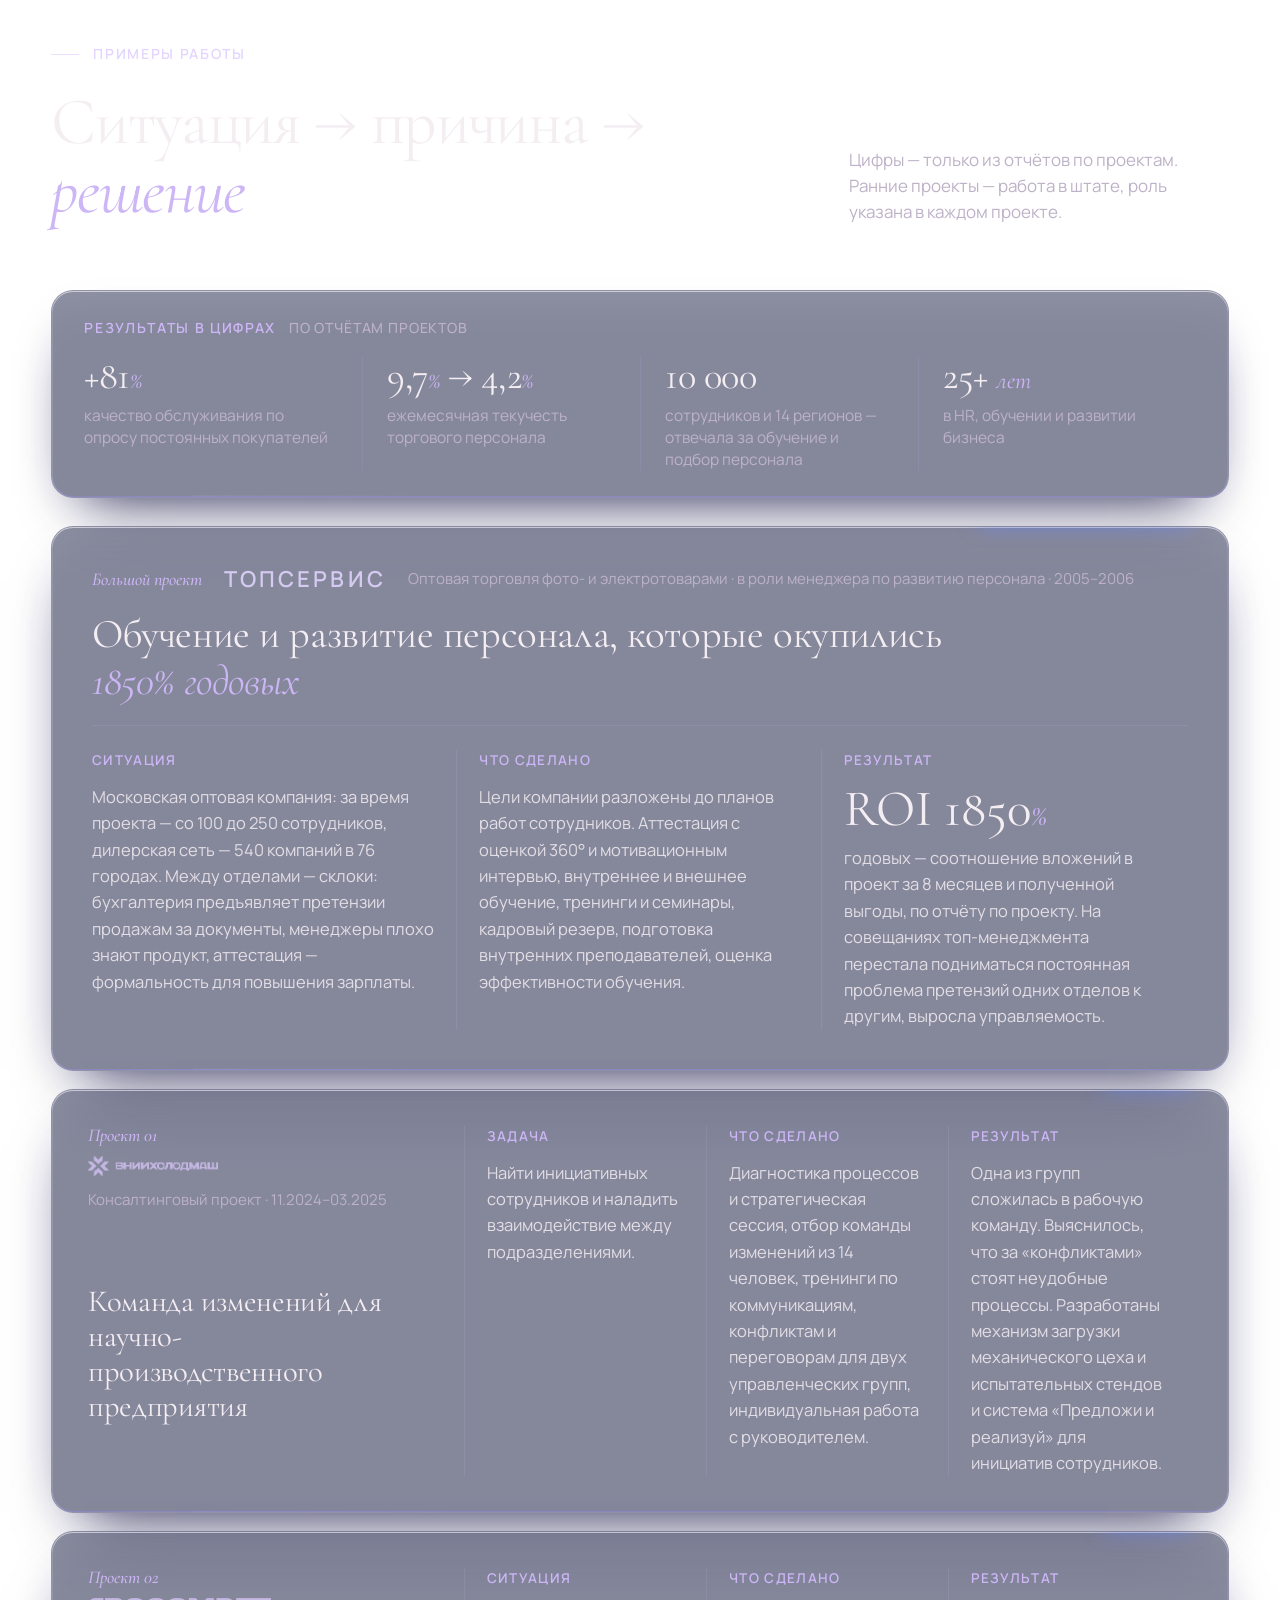
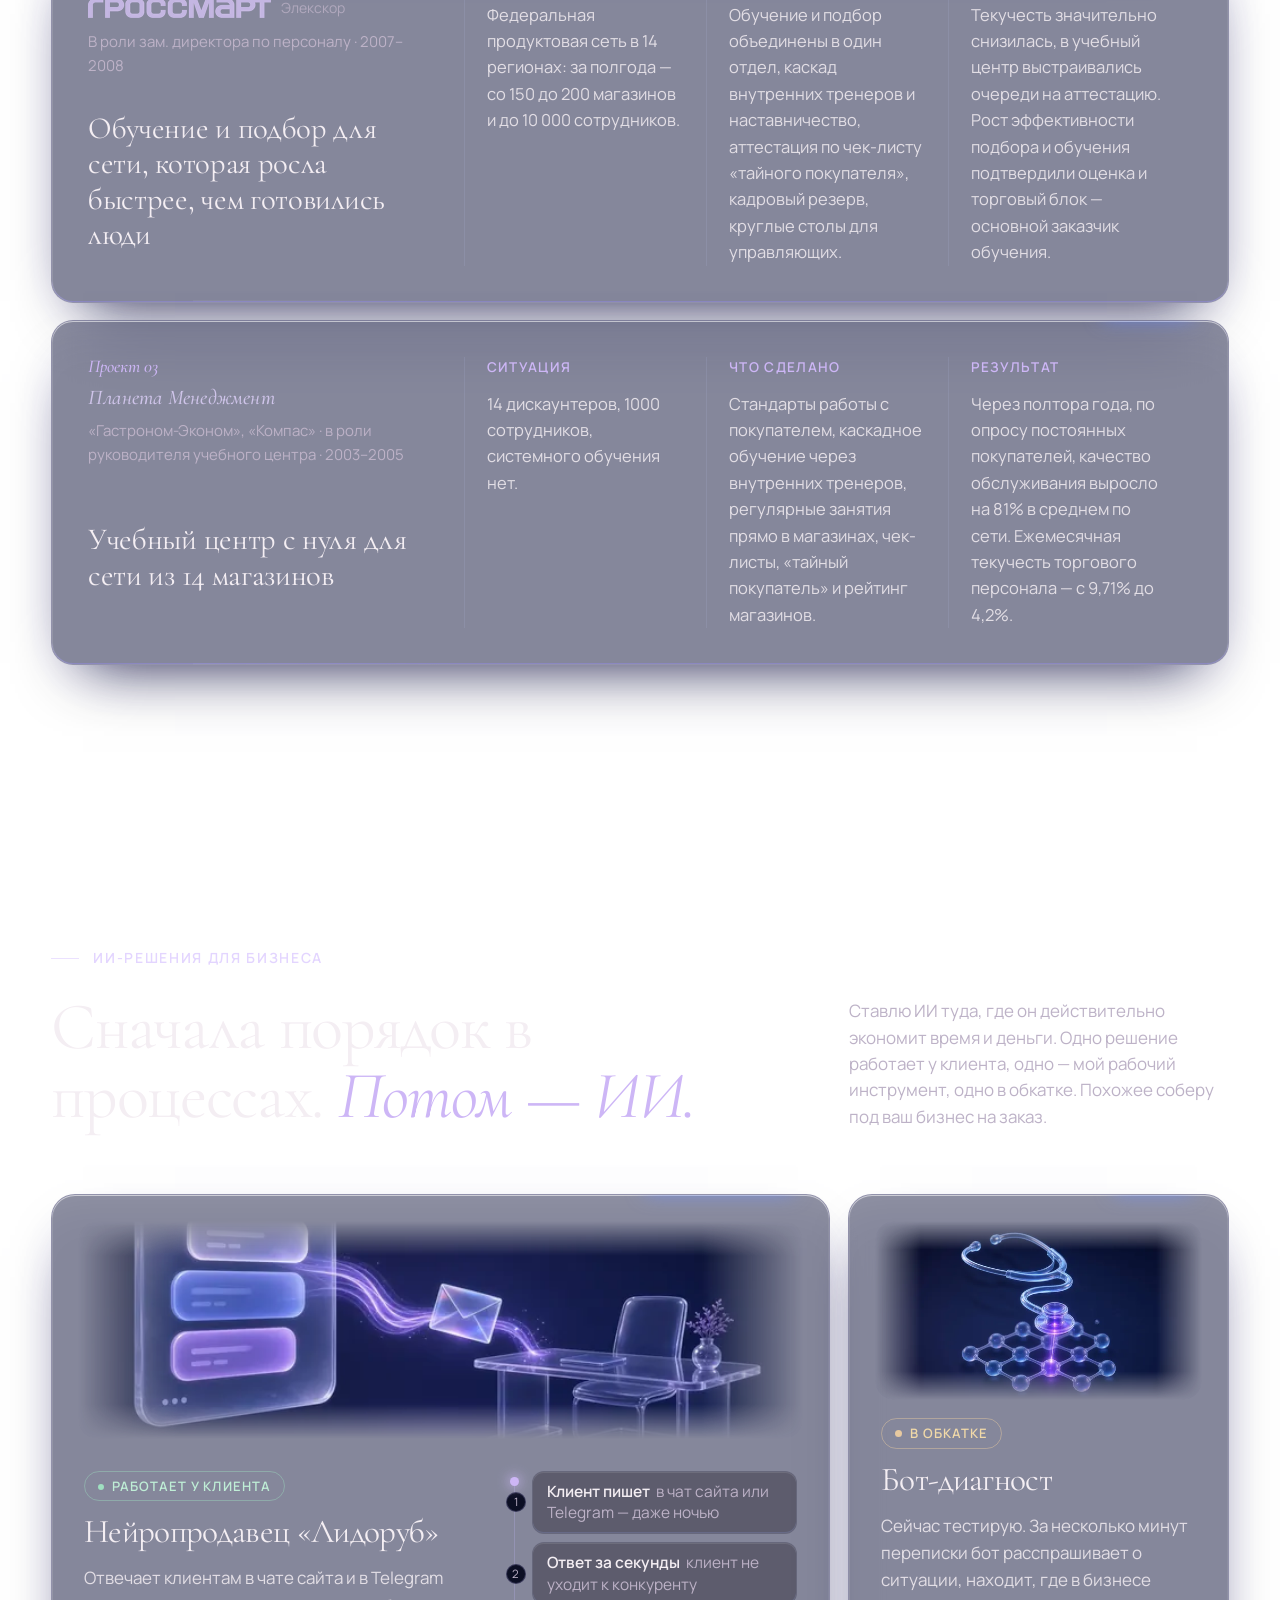
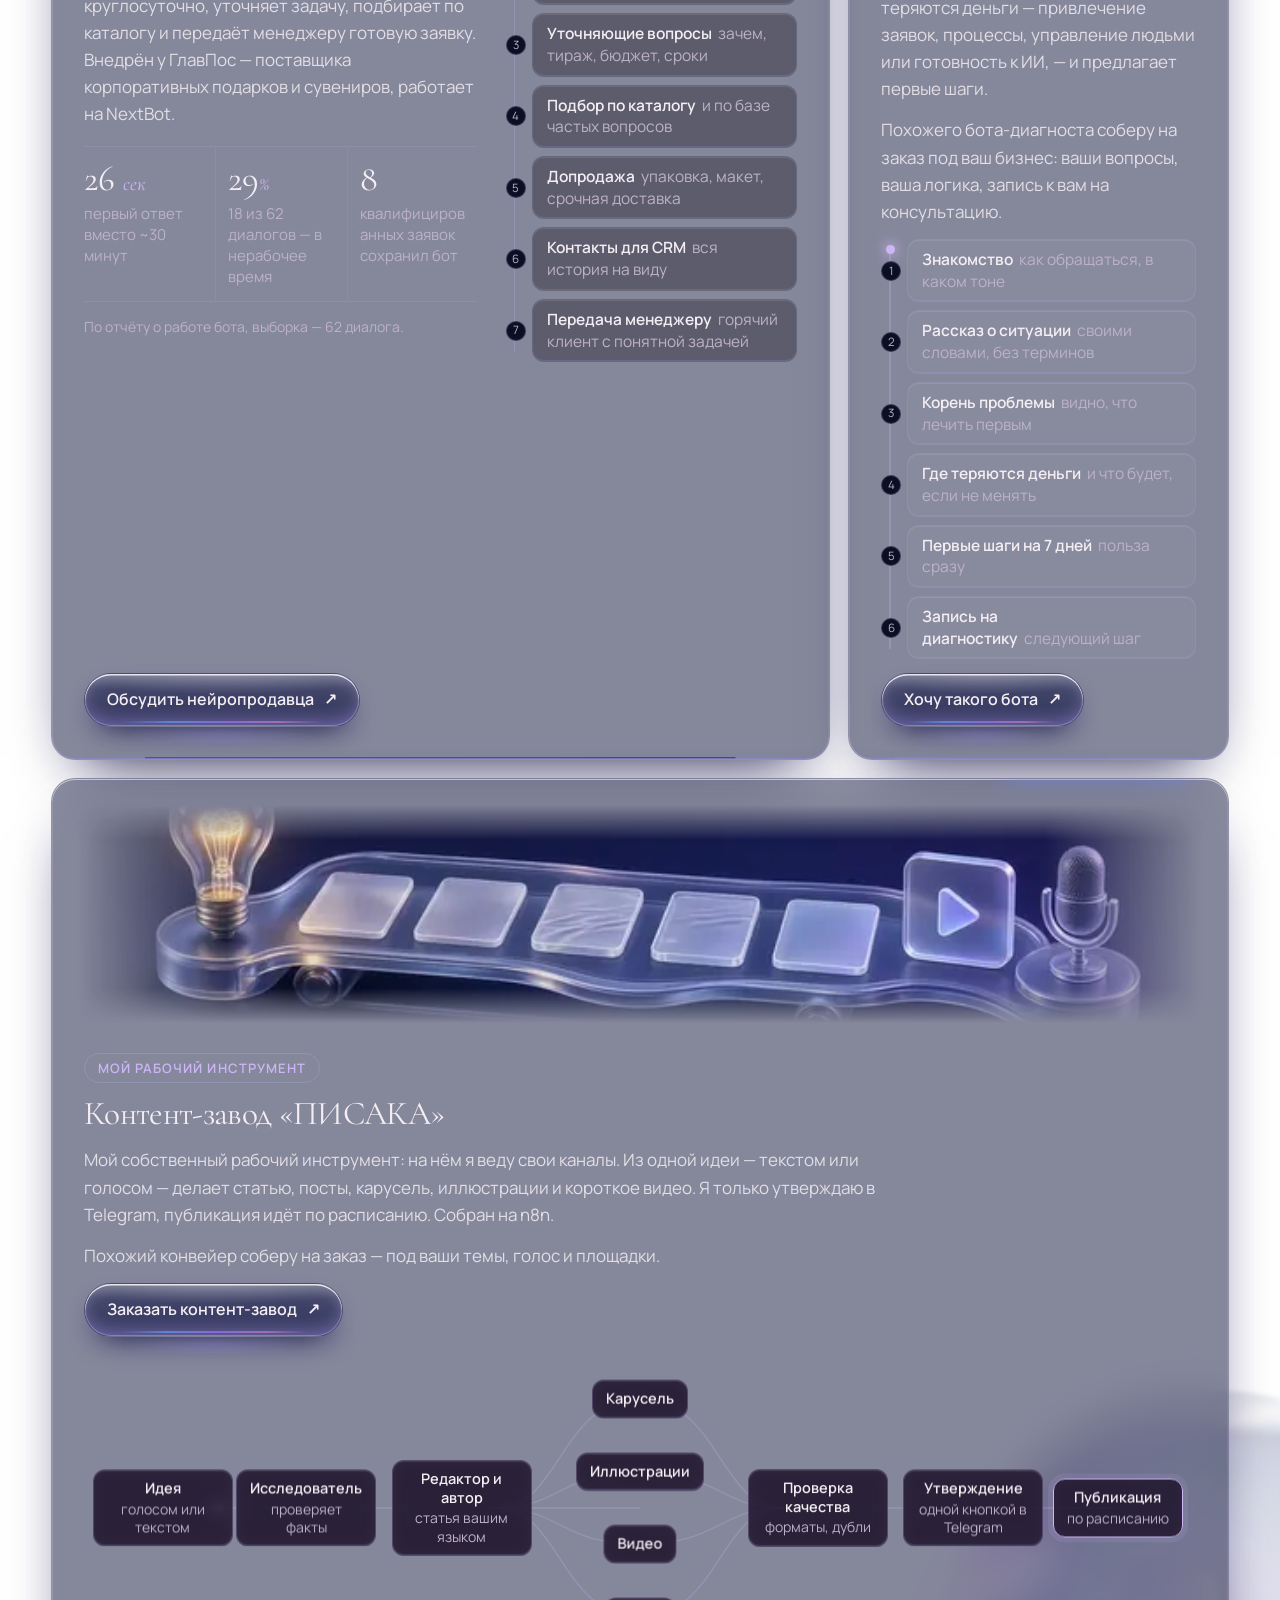
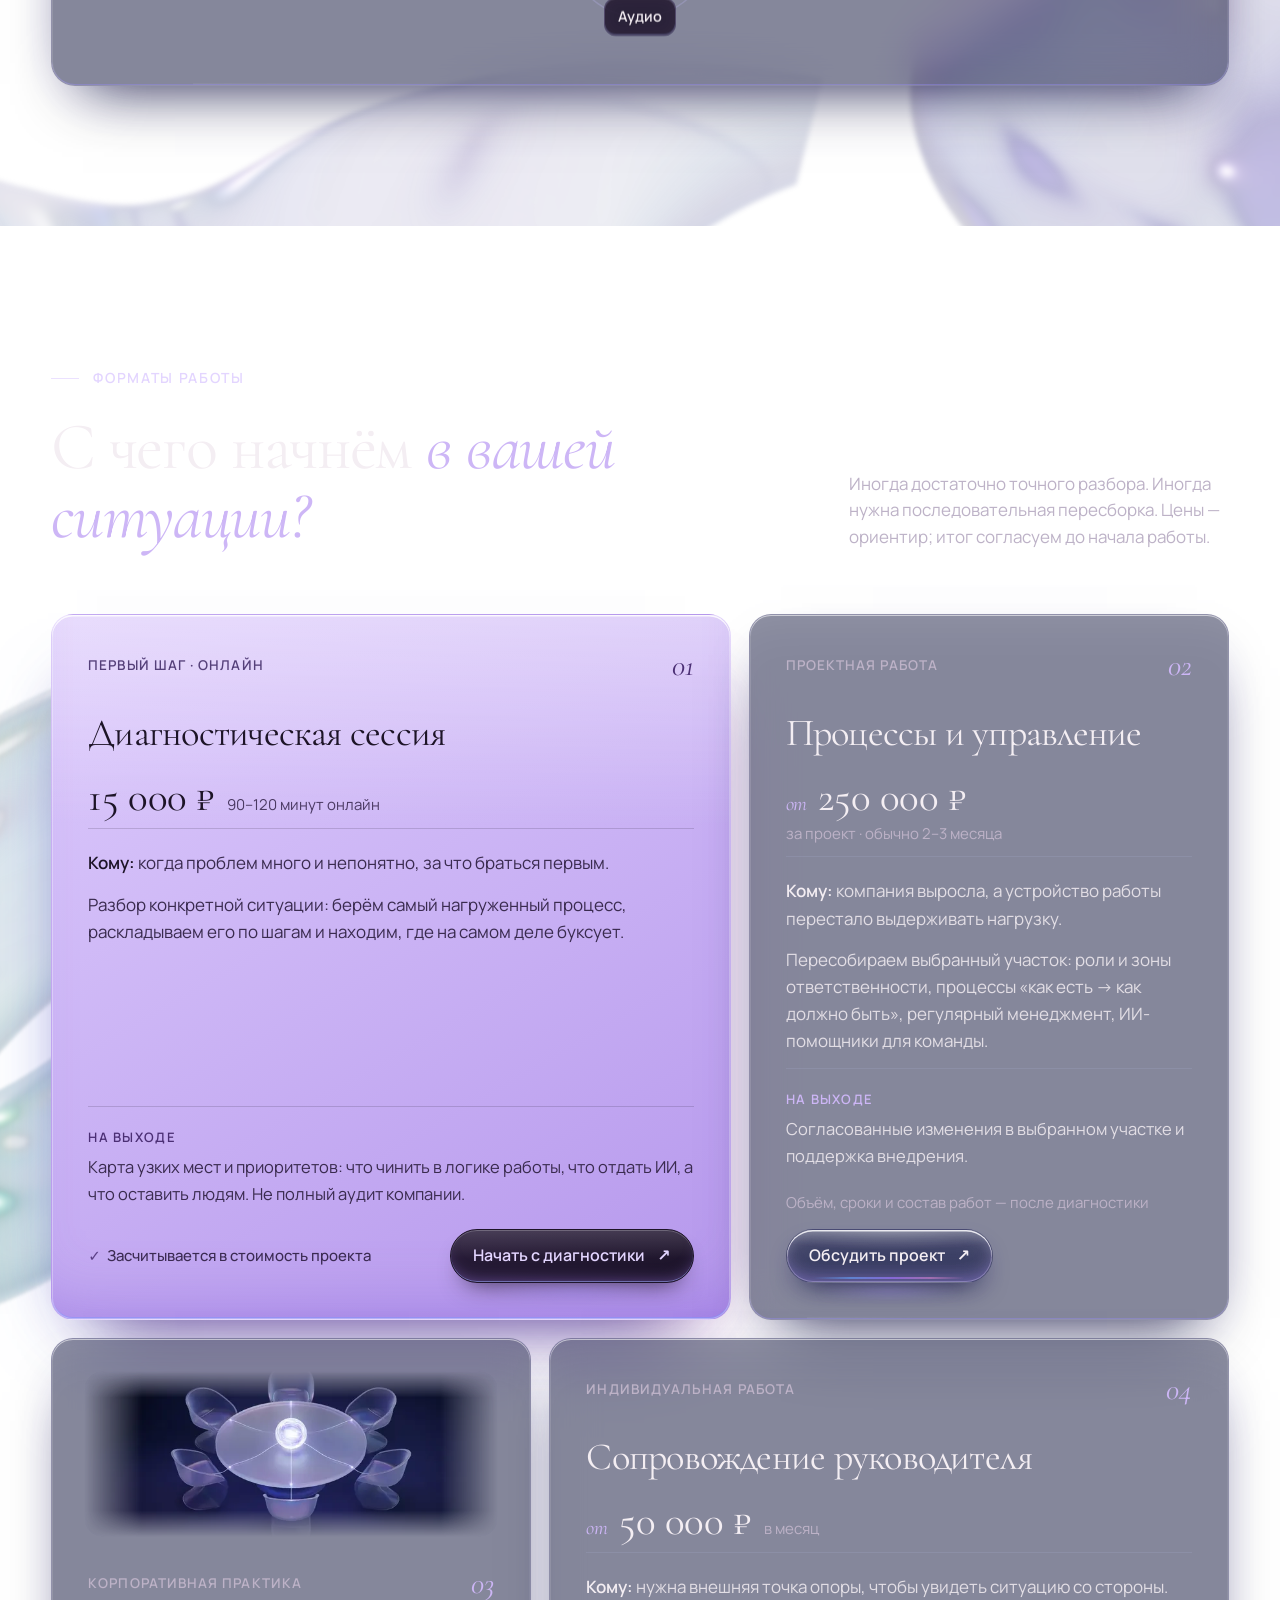
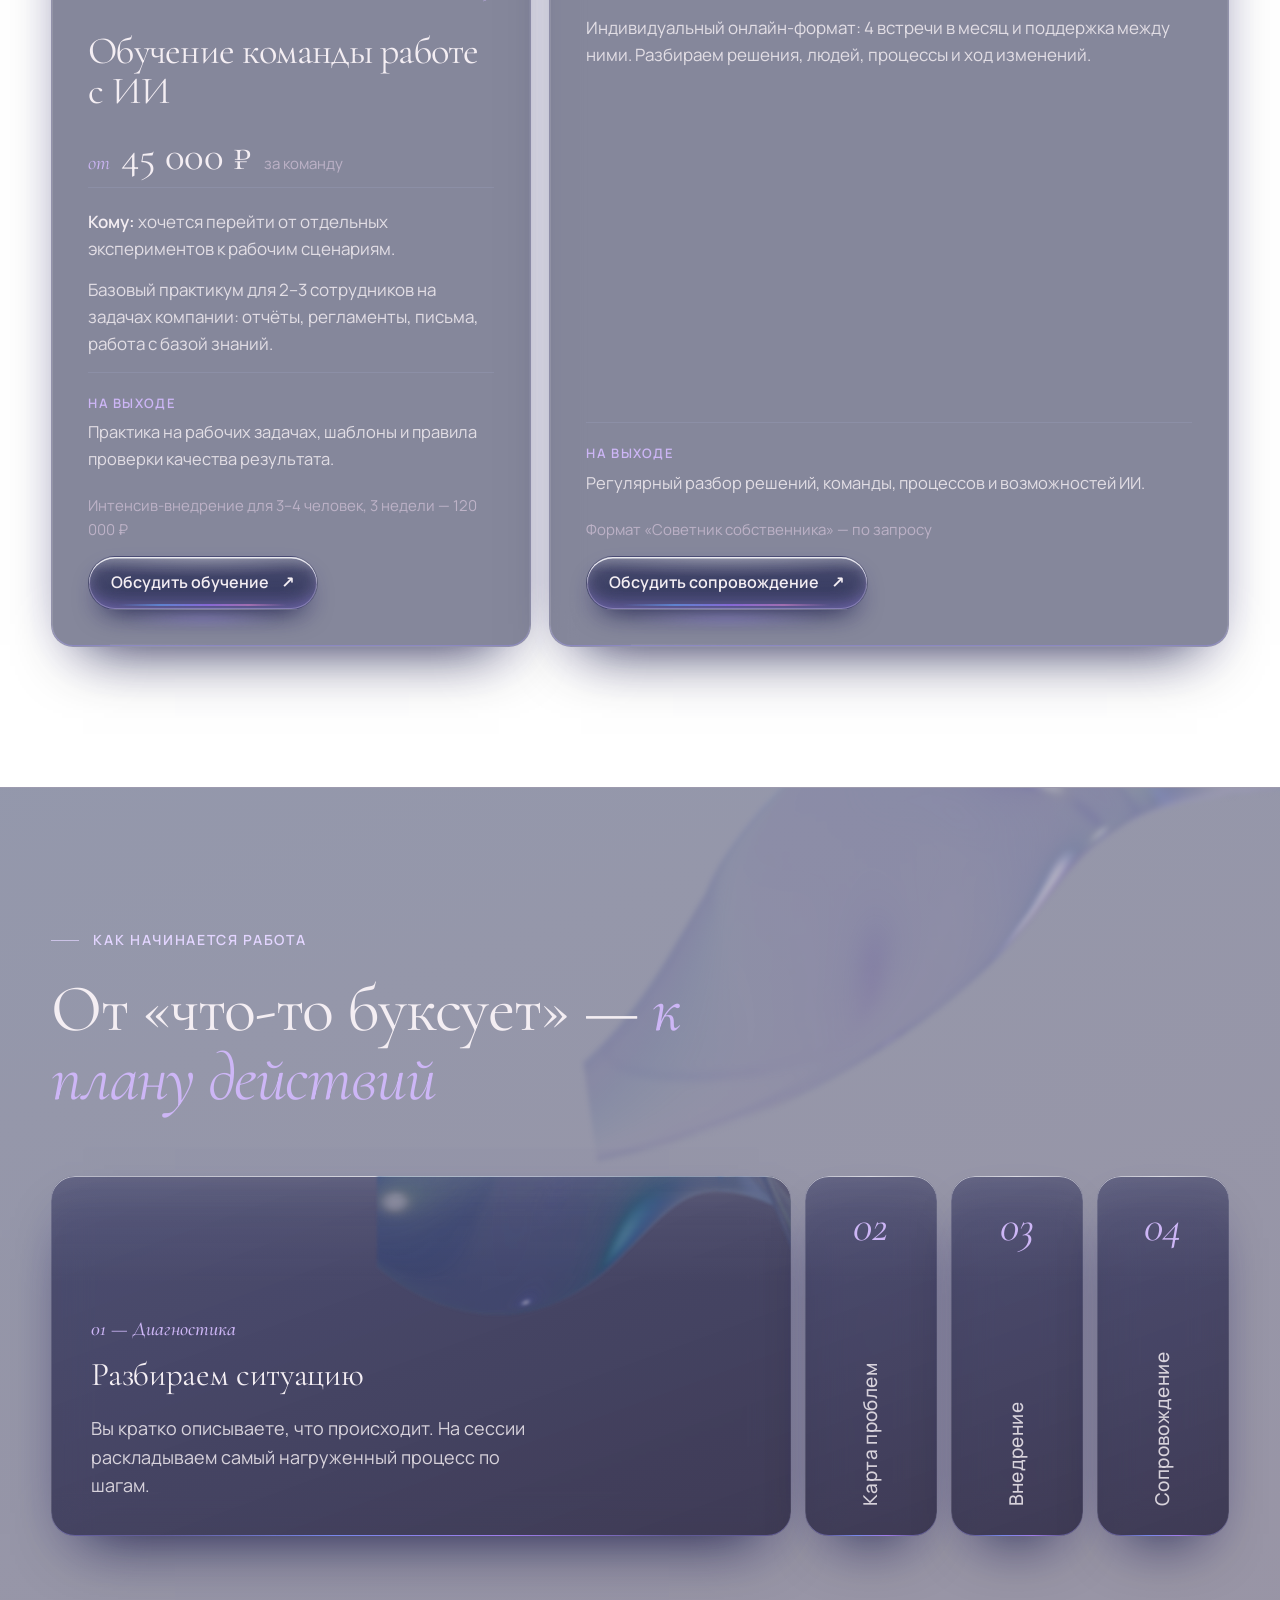
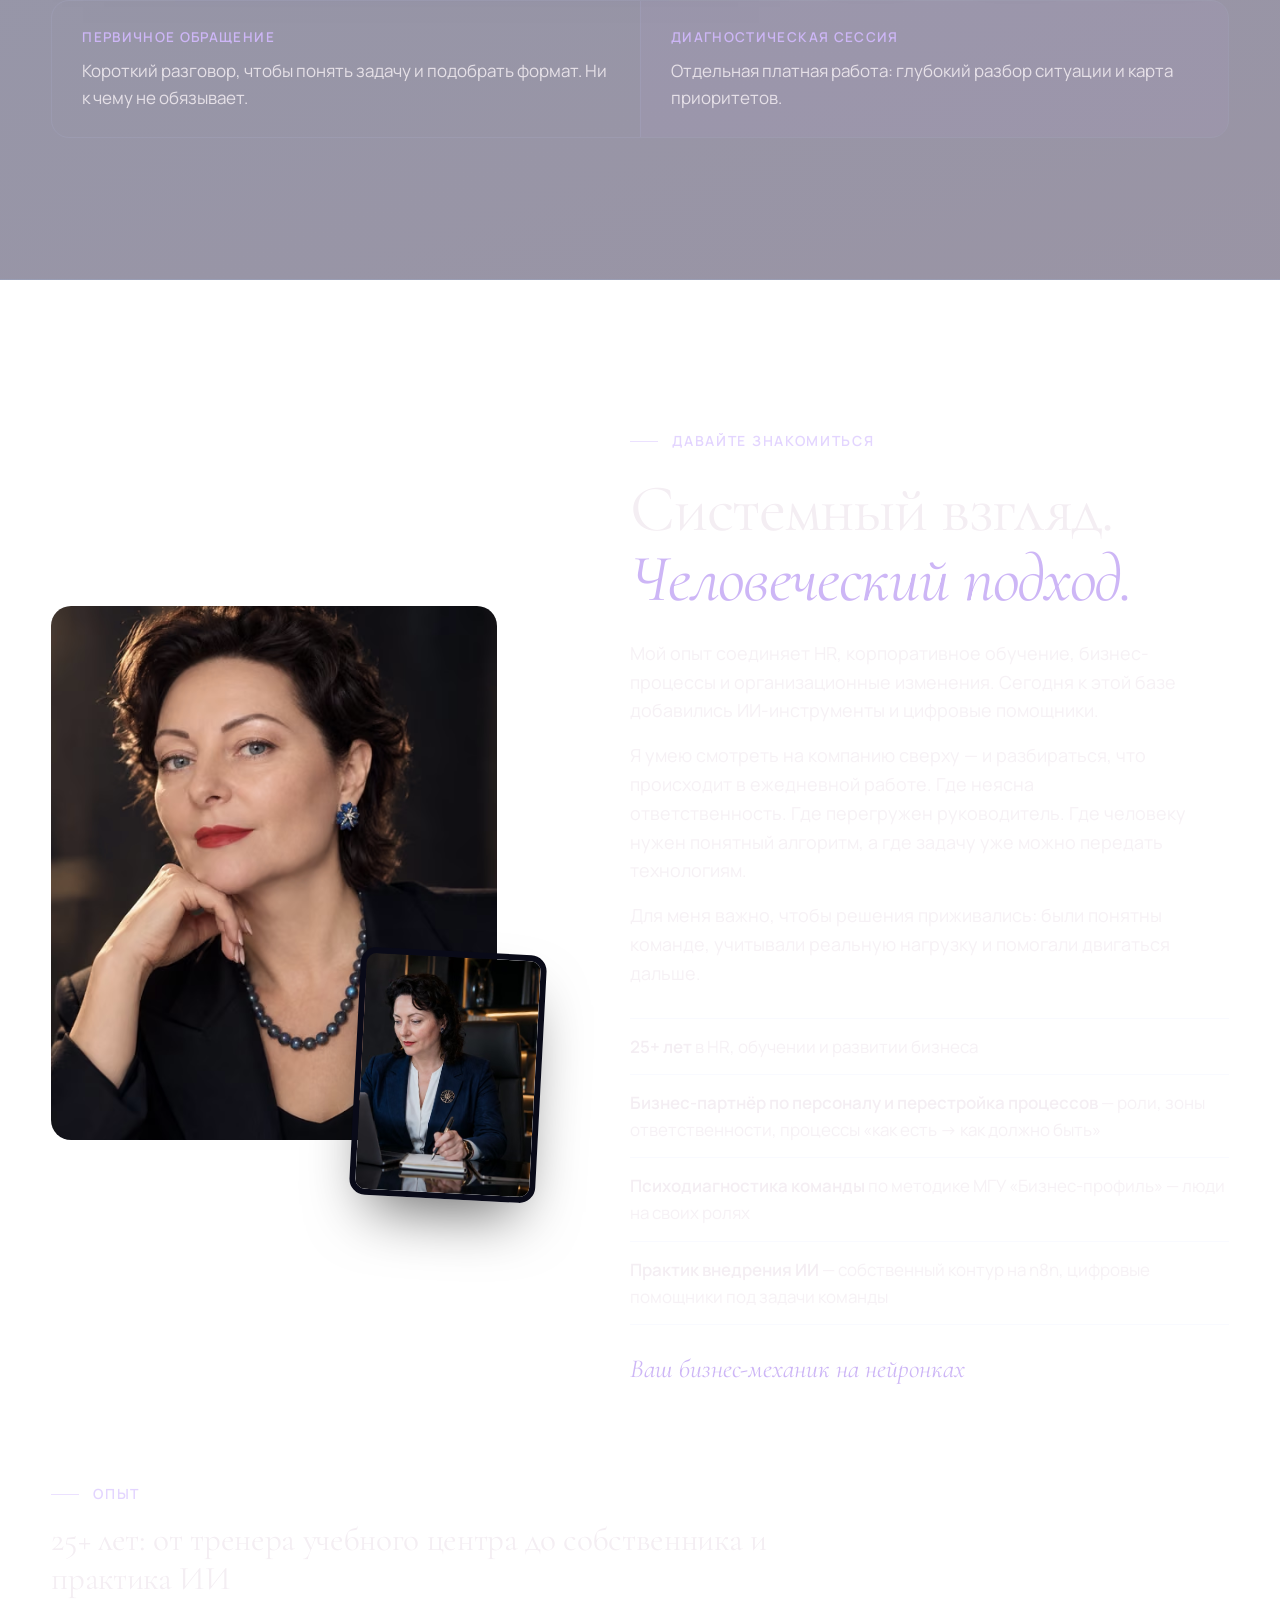
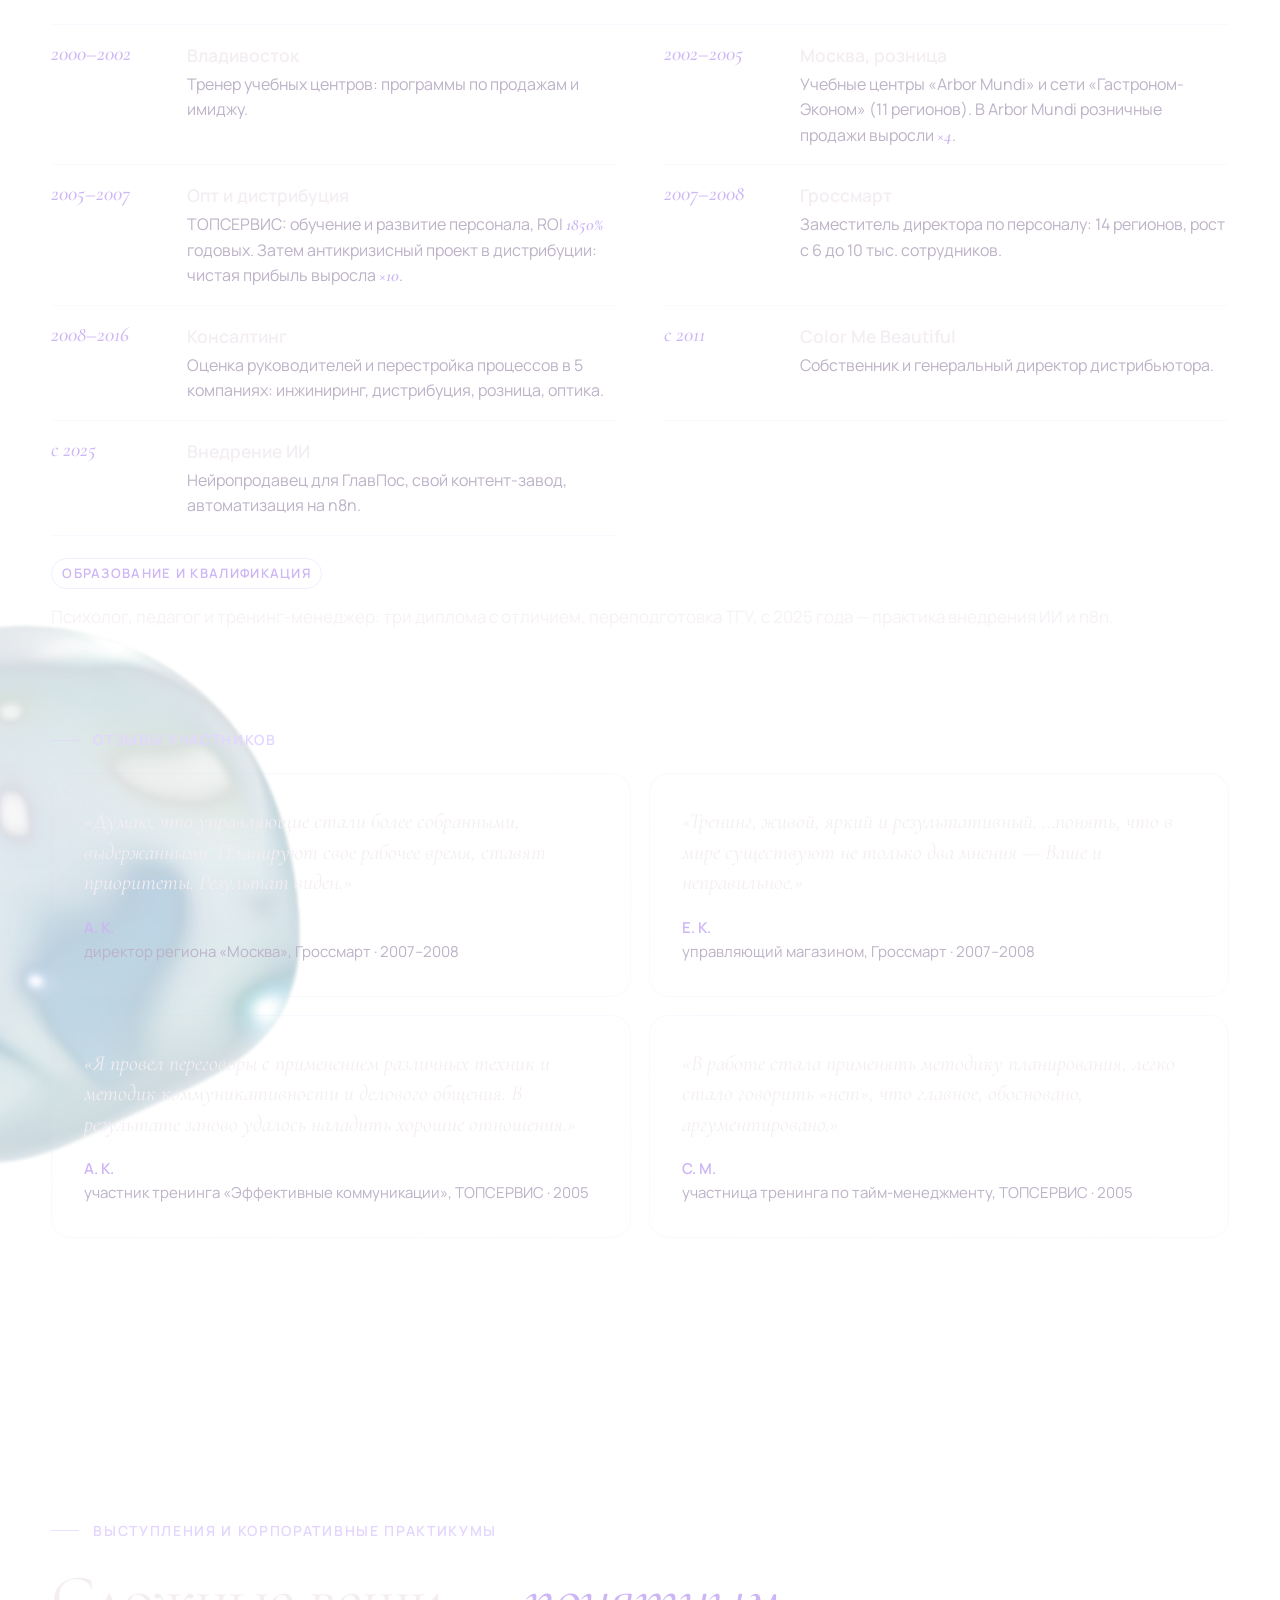
==== commit 969e3459: "Мобильные исправления (подпись портрета, цифры Лидоруба, бургер), «бардак» вместо «хаоса», иллюстрац" ====
--- a/index.html
+++ b/index.html
@@ -50,6 +50,7 @@
 <section class="hero" aria-labelledby="hero-title">
   <div class="hero__bg" aria-hidden="true">
     <canvas class="mesh" id="mesh"></canvas>
+    <canvas class="grid" id="grid" aria-hidden="true"></canvas>
     <div class="hero__grain"></div>
     <div class="hero__rules"><span></span><span></span><span></span></div>
     <div class="decos" aria-hidden="true"><img class="deco deco--hero" src="assets/img/deco-ribbon2.webp" width="1600" height="847" alt="" loading="lazy" decoding="async"></div>
@@ -112,25 +113,9 @@
     <div class="principle__copy">
       <p class="eyebrow" data-reveal>Принцип</p>
       <h2 id="pr-title" data-reveal>Сначала — система.<br><em>Потом — автоматизация.</em></h2>
-      <p data-reveal>ИИ усиливает то, что уже устроено. Если процесс хаотичен, нейросеть просто ускорит хаос.</p>
-    </div>
-    <figure class="chaos" data-reveal aria-label="Схема: спутанные связи слева превращаются в выстроенную цепочку справа">
-      <svg viewBox="0 0 640 300" aria-hidden="true">
-        <g class="chaos__mess">
-          <path d="M40 70 C150 20 60 200 170 150 S90 40 210 90 S60 260 150 240 S230 170 240 230"/>
-          <path d="M70 230 C20 140 200 200 120 110 S230 40 190 180"/>
-          <path d="M30 150 C120 120 90 30 230 140"/>
-        </g>
-        <g class="chaos__dots"><circle cx="40" cy="70" r="5"/><circle cx="210" cy="90" r="5"/><circle cx="150" cy="240" r="5"/><circle cx="120" cy="110" r="5"/><circle cx="30" cy="150" r="5"/><circle cx="240" cy="230" r="5"/></g>
-        <path class="chaos__arrow" d="M282 150 H352 M340 138 L354 150 L340 162"/>
-        <g class="chaos__order">
-          <path d="M400 70 H600 M400 150 H600 M400 230 H600 M400 70 V230 M500 70 V230 M600 70 V230"/>
-        </g>
-        <g class="chaos__nodes"><circle cx="400" cy="70" r="6"/><circle cx="500" cy="70" r="6"/><circle cx="600" cy="70" r="6"/><circle cx="400" cy="150" r="6"/><circle cx="500" cy="150" r="6"/><circle cx="600" cy="150" r="6"/><circle cx="400" cy="230" r="6"/><circle cx="500" cy="230" r="6"/><circle cx="600" cy="230" r="6"/></g>
-        <circle class="chaos__spark" r="4.5"><animateMotion dur="7s" repeatCount="indefinite" path="M400 70 H600 V150 H400 V230 H600"/></circle>
-      </svg>
-      <figcaption><span>Хаос</span><span>Система</span></figcaption>
-    </figure>
+      <p data-reveal>ИИ усиливает то, что уже устроено. Если в процессе бардак, нейросеть просто ускорит бардак.</p>
+    </div>
+    <figure class="chaos chaos--ill" data-reveal><div class="ill"><img src="assets/img/ill/ill-bardak-sistema-640.webp" srcset="assets/img/ill/ill-bardak-sistema-640.webp 640w, assets/img/ill/ill-bardak-sistema-1024.webp 1024w" sizes="(max-width:900px) 100vw, 640px" width="1024" height="576" alt="Иллюстрация: спутанный клубок слева превращается в ровную цепочку блоков справа" loading="lazy" decoding="async"></div><figcaption><span>Бардак</span><i aria-hidden="true">→</i><span>Система</span></figcaption></figure>
   </div>
 </section>
 
@@ -163,6 +148,7 @@
   </div>
   <div class="wrap">
     <div class="causes" data-reveal>
+      <figure class="ill causes__ill"><img src="assets/img/ill/ill-poteri-640.webp" srcset="assets/img/ill/ill-poteri-640.webp 640w, assets/img/ill/ill-poteri-1024.webp 1024w" sizes="(max-width:1200px) 100vw, 1140px" width="1024" height="576" alt="Иллюстрация: прохудившиеся трубы и лупа — где утекают деньги" loading="lazy" decoding="async"><figcaption>Где теряются деньги</figcaption></figure>
       <p class="causes__label">Как ищу причину — на примере жалобы «люди не справляются»</p>
       <div class="causes__map">
         <svg class="causes__lines" viewBox="0 0 1000 300" preserveAspectRatio="none" aria-hidden="true">
@@ -197,16 +183,16 @@
       </div>
     </div>
     <div class="cases__list">
-      <article class="case case--lead" data-reveal>
-        <div class="case__meta"><span class="case__no">Большой проект</span><span class="case__logo case__logo--word">ТОПСЕРВИС</span><span class="case__type">B2B-дистрибуция фото- и электротоваров · в роли менеджера по развитию персонала · 2005–2006</span></div>
+      <article class="case case--lead" data-reveal><span class="bm" aria-hidden="true">Большой проект · 2005–2006</span>
+        <div class="case__meta"><span class="case__no">Большой проект</span><span class="case__logo case__logo--word">ТОПСЕРВИС</span><span class="case__type">Оптовая торговля фото- и электротоварами · в роли менеджера по развитию персонала · 2005–2006</span></div>
         <h3 class="case__title">Обучение и развитие персонала, которые окупились <em>1850% годовых</em></h3>
         <dl class="case__flow case__flow--3">
-          <div><dt>Ситуация</dt><dd>Московская b2b-компания: за время проекта — со 100 до 250 сотрудников, дилерская сеть — 540 компаний в 76 городах. Между отделами — склоки: бухгалтерия предъявляет претензии продажам за документы, менеджеры плохо знают продукт, аттестация — формальность для повышения зарплаты.</dd></div>
+          <div><dt>Ситуация</dt><dd>Московская оптовая компания: за время проекта — со 100 до 250 сотрудников, дилерская сеть — 540 компаний в 76 городах. Между отделами — склоки: бухгалтерия предъявляет претензии продажам за документы, менеджеры плохо знают продукт, аттестация — формальность для повышения зарплаты.</dd></div>
           <div><dt>Что сделано</dt><dd>Цели компании разложены до планов работ сотрудников. Аттестация с оценкой 360° и мотивационным интервью, внутреннее и внешнее обучение, тренинги и семинары, кадровый резерв, подготовка внутренних преподавателей, оценка эффективности обучения.</dd></div>
           <div><dt>Результат</dt><dd><b class="case__big">ROI 1850<i>%</i></b> годовых — соотношение вложений в проект за 8 месяцев и полученной выгоды, по отчёту по проекту. На совещаниях топ-менеджмента перестала подниматься постоянная проблема претензий одних отделов к другим, выросла управляемость.</dd></div>
         </dl>
       </article>
-      <article class="case" data-reveal>
+      <article class="case" data-reveal><span class="bm" aria-hidden="true">2024–2025</span>
         <div class="case__meta"><span class="case__no">Проект 01</span><span class="case__logo"><img src="assets/img/logo-vhm.png" width="143" height="22" alt="ВНИИХОЛОДМАШ" loading="lazy"></span><span class="case__type">Консалтинговый проект · 11.2024–03.2025</span></div>
         <h3 class="case__title">Команда изменений для научно-производственного предприятия</h3>
         <dl class="case__flow case__flow--3">
@@ -215,7 +201,7 @@
           <div><dt>Результат</dt><dd>Одна из групп сложилась в рабочую команду. Выяснилось, что за «конфликтами» стоят неудобные процессы. Разработаны механизм загрузки механического цеха и испытательных стендов и система «Предложи и реализуй» для инициатив сотрудников.</dd></div>
         </dl>
       </article>
-      <article class="case" data-reveal>
+      <article class="case" data-reveal><span class="bm" aria-hidden="true">2007–2008</span>
         <div class="case__meta"><span class="case__no">Проект 02</span><span class="case__logo"><img src="assets/img/logo-grossmart.png" width="128" height="14" alt="Гроссмарт" loading="lazy"><small>Элекскор</small></span><span class="case__type">В роли зам. директора по персоналу · 2007–2008</span></div>
         <h3 class="case__title">Обучение и подбор для сети, которая росла быстрее, чем готовились люди</h3>
         <dl class="case__flow case__flow--3">
@@ -224,7 +210,7 @@
           <div><dt>Результат</dt><dd>Текучесть значительно снизилась, в учебный центр выстраивались очереди на аттестацию. Рост эффективности подбора и обучения подтвердили оценка и торговый блок — основной заказчик обучения.</dd></div>
         </dl>
       </article>
-      <article class="case" data-reveal>
+      <article class="case" data-reveal><span class="bm" aria-hidden="true">2003–2005</span>
         <div class="case__meta"><span class="case__no">Проект 03</span><span class="case__logo case__logo--word">Планета Менеджмент</span><span class="case__type">«Гастроном-Эконом», «Компас» · в роли руководителя учебного центра · 2003–2005</span></div>
         <h3 class="case__title">Учебный центр с нуля для сети из 14 магазинов</h3>
         <dl class="case__flow case__flow--3">
@@ -247,7 +233,8 @@
       <p class="head__aside" data-reveal>Ставлю ИИ туда, где он действительно экономит время и деньги. Одно решение работает у клиента, одно — мой рабочий инструмент, одно в обкатке. Похожее соберу под ваш бизнес на заказ.</p>
     </div>
     <div class="bento">
-      <article class="tile tile--lead glass" data-reveal>
+      <article class="tile tile--lead glass" data-reveal><span class="bm" aria-hidden="true">Работает у клиента</span>
+        <figure class="ill tile__ill" aria-hidden="true"><img src="assets/img/ill/ill-lidorub-640.webp" srcset="assets/img/ill/ill-lidorub-640.webp 640w, assets/img/ill/ill-lidorub-1024.webp 1024w" sizes="(max-width:760px) 100vw, 640px" width="1024" height="576" alt="" loading="lazy" decoding="async"></figure>
         <div class="tile__body">
           <span class="tile__tag tile__tag--live">Работает у клиента</span>
           <h3>Нейропродавец «Лидоруб»</h3>
@@ -262,7 +249,8 @@
         </div>
         <div class="tile__flow" aria-label="Как работает нейропродавец"><ol class="rail"><li><b>Клиент пишет</b><span>в чат сайта или Telegram — даже ночью</span></li><li><b>Ответ за секунды</b><span>клиент не уходит к конкуренту</span></li><li><b>Уточняющие вопросы</b><span>зачем, тираж, бюджет, сроки</span></li><li><b>Подбор по каталогу</b><span>и по базе частых вопросов</span></li><li><b>Допродажа</b><span>упаковка, макет, срочная доставка</span></li><li><b>Контакты для CRM</b><span>вся история на виду</span></li><li><b>Передача менеджеру</b><span>горячий клиент с понятной задачей</span></li></ol></div>
       </article>
-      <article class="tile tile--diag" data-reveal>
+      <article class="tile tile--diag" data-reveal><span class="bm" aria-hidden="true">В обкатке</span>
+        <figure class="ill tile__ill" aria-hidden="true"><img src="assets/img/ill/ill-diagnost-640.webp" srcset="assets/img/ill/ill-diagnost-640.webp 640w, assets/img/ill/ill-diagnost-1024.webp 1024w" sizes="(max-width:760px) 100vw, 640px" width="1024" height="576" alt="" loading="lazy" decoding="async"></figure>
         <span class="tile__tag tile__tag--test">В обкатке</span>
         <h3>Бот-диагност</h3>
         <p>Сейчас тестирую. За несколько минут переписки бот расспрашивает о ситуации, находит, где в бизнесе теряются деньги — привлечение заявок, процессы, управление людьми или готовность к ИИ, — и предлагает первые шаги.</p>
@@ -270,7 +258,8 @@
         <div class="tile__flow" aria-label="Как проходит экспресс-диагностика"><ol class="rail"><li><b>Знакомство</b><span>как обращаться, в каком тоне</span></li><li><b>Рассказ о ситуации</b><span>своими словами, без терминов</span></li><li><b>Корень проблемы</b><span>видно, что лечить первым</span></li><li><b>Где теряются деньги</b><span>и что будет, если не менять</span></li><li><b>Первые шаги на 7 дней</b><span>польза сразу</span></li><li><b>Запись на диагностику</b><span>следующий шаг</span></li></ol></div>
         <button class="tile__btn" type="button" data-request="ИИ-решения" data-message="Интересен бот-диагност для нашего бизнеса.">Хочу такого бота <span aria-hidden="true">↗</span></button>
       </article>
-      <article class="tile tile--wide" data-reveal>
+      <article class="tile tile--wide" data-reveal><span class="bm" aria-hidden="true">Мой рабочий инструмент</span>
+        <figure class="ill tile__ill" aria-hidden="true"><img src="assets/img/ill/ill-pisaka-640.webp" srcset="assets/img/ill/ill-pisaka-640.webp 640w, assets/img/ill/ill-pisaka-1024.webp 1024w" sizes="(max-width:760px) 100vw, 640px" width="1024" height="576" alt="" loading="lazy" decoding="async"></figure>
         <div class="tile__body">
           <span class="tile__tag">Мой рабочий инструмент</span>
           <h3>Контент-завод «ПИСАКА»</h3>
@@ -330,6 +319,7 @@
         <div class="card__foot"><span class="price">Объём, сроки и состав работ — после диагностики</span><button class="card__btn" type="button" data-request="Процессы и управление">Обсудить проект <span aria-hidden="true">↗</span></button></div>
       </article>
       <article class="card" data-reveal>
+        <figure class="ill card__ill" aria-hidden="true"><img src="assets/img/ill/ill-obuchenie-640.webp" srcset="assets/img/ill/ill-obuchenie-640.webp 640w, assets/img/ill/ill-obuchenie-1024.webp 1024w" sizes="(max-width:760px) 100vw, 640px" width="1024" height="576" alt="" loading="lazy" decoding="async"></figure>
         <div class="card__top"><span>Корпоративная практика</span><span class="card__n">03</span></div>
         <h3>Обучение команды работе с ИИ</h3>
         <div class="card__price"><b><small>от</small> 45 000 ₽</b><span>за команду</span></div>
@@ -361,11 +351,11 @@
     </div>
     <div class="route" id="route">
       <svg class="route__line" viewBox="0 0 1000 20" preserveAspectRatio="none" aria-hidden="true"><path d="M0 10 H1000" class="route__base"/><path d="M0 10 H1000" class="route__ink" pathLength="1"/></svg>
-      <ol class="route__steps">
-        <li><span class="route__dot" aria-hidden="true"></span><span class="route__n">01 — Диагностика</span><h3>Разбираем ситуацию</h3><p>Вы кратко описываете, что происходит. На сессии раскладываем самый нагруженный процесс по шагам.</p></li>
-        <li><span class="route__dot" aria-hidden="true"></span><span class="route__n">02 — Карта проблем</span><h3>Видим причину</h3><p>Где сбой, что его поддерживает и что менять первым.</p></li>
-        <li><span class="route__dot" aria-hidden="true"></span><span class="route__n">03 — Внедрение</span><h3>Меняем по шагам</h3><p>Роли, процессы, правила. ИИ — там, где он окупается.</p></li>
-        <li><span class="route__dot" aria-hidden="true"></span><span class="route__n">04 — Сопровождение</span><h3>Закрепляем</h3><p>Изменения приживаются в работе команды, по ходу корректируем.</p></li>
+      <ol class="route__steps xc" id="xc">
+        <li class="xc__item is-open"><button class="xc__head" type="button" id="xc-b1" aria-expanded="true" aria-controls="xc-p1"><span class="xc__num">01</span><span class="xc__short">Диагностика</span><span class="visually-hidden"> — Разбираем ситуацию</span></button><div class="xc__body" id="xc-p1" role="region" aria-labelledby="xc-b1"><span class="route__dot" aria-hidden="true"></span><span class="route__n">01 — Диагностика</span><h3>Разбираем ситуацию</h3><p>Вы кратко описываете, что происходит. На сессии раскладываем самый нагруженный процесс по шагам.</p></div><img class="xc__deco" src="assets/img/deco-ribbon2.webp" width="1600" height="847" alt="" aria-hidden="true" loading="lazy" decoding="async"></li>
+        <li class="xc__item"><button class="xc__head" type="button" id="xc-b2" aria-expanded="false" aria-controls="xc-p2"><span class="xc__num">02</span><span class="xc__short">Карта проблем</span><span class="visually-hidden"> — Видим причину</span></button><div class="xc__body" id="xc-p2" role="region" aria-labelledby="xc-b2"><span class="route__dot" aria-hidden="true"></span><span class="route__n">02 — Карта проблем</span><h3>Видим причину</h3><p>Где сбой, что его поддерживает и что менять первым.</p></div><img class="xc__deco" src="assets/img/deco-torus.webp" width="1000" height="753" alt="" aria-hidden="true" loading="lazy" decoding="async"></li>
+        <li class="xc__item"><button class="xc__head" type="button" id="xc-b3" aria-expanded="false" aria-controls="xc-p3"><span class="xc__num">03</span><span class="xc__short">Внедрение</span><span class="visually-hidden"> — Меняем по шагам</span></button><div class="xc__body" id="xc-p3" role="region" aria-labelledby="xc-b3"><span class="route__dot" aria-hidden="true"></span><span class="route__n">03 — Внедрение</span><h3>Меняем по шагам</h3><p>Роли, процессы, правила. ИИ — там, где он окупается.</p></div><img class="xc__deco" src="assets/img/deco-blob.webp" width="900" height="863" alt="" aria-hidden="true" loading="lazy" decoding="async"></li>
+        <li class="xc__item"><button class="xc__head" type="button" id="xc-b4" aria-expanded="false" aria-controls="xc-p4"><span class="xc__num">04</span><span class="xc__short">Сопровождение</span><span class="visually-hidden"> — Закрепляем</span></button><div class="xc__body" id="xc-p4" role="region" aria-labelledby="xc-b4"><span class="route__dot" aria-hidden="true"></span><span class="route__n">04 — Сопровождение</span><h3>Закрепляем</h3><p>Изменения приживаются в работе команды, по ходу корректируем.</p></div><img class="xc__deco" src="assets/img/deco-ribbon.webp" width="1600" height="669" alt="" aria-hidden="true" loading="lazy" decoding="async"></li>
       </ol>
     </div>
     <div class="note-split" data-reveal>
@@ -440,7 +430,7 @@
     <!--ARTICLES-->
     <div class="reads" data-reveal>
       <div class="reads__head"><h3>Статьи</h3><a class="link-line" href="stati/">Все статьи <span aria-hidden="true">→</span></a></div>
-      <div class="reads__grid"><a class="read" href="stati/sistema-bet-klass/"><span class="read__img"><img src="/assets/img/stati/sistema-bet-klass-1-720.webp" alt="" loading="lazy" decoding="async"></span><small>28 января 2026 · 5 мин чтения</small><b>Система бьёт класс</b><p>Почему в эпоху ИИ «гении» больше не рулят и выигрывают компании с понятными, повторяемыми процессами и встроенным в них ИИ.</p><span>Читать →</span></a><a class="read" href="stati/direktora-v-lovushke/"><span class="read__img"><img src="/assets/img/stati/direktora-v-lovushke-1-1200.webp" alt="" loading="lazy" decoding="async"></span><small>7 мая 2026 · 7 мин чтения</small><b>Директора в ловушке: почему управленцы буксуют на фоне ИИ</b><p>Почему управленцы буксуют на фоне ИИ-проектов и как выйти из ловушки ручного управления и незаменимых людей.</p><span>Читать →</span></a><a class="read" href="stati/otdel-prodazh-v-zavale/"><span class="read__img"><img src="/assets/img/stati/otdel-prodazh-v-zavale-1-720.webp" alt="" loading="lazy" decoding="async"></span><small>31 мая 2026 · 7 мин чтения</small><b>Почему ваш отдел продаж живёт в постоянном завале</b><p>Где теряется клиент между заявкой и оплатой и как живая карта пути клиента делает продажи управляемыми.</p><span>Читать →</span></a></div>
+      <div class="reads__grid"><a class="read" href="stati/sistema-bet-klass/"><span class="read__img read__img--cover"><img src="/assets/img/ill/cover-sistema-bet-klass-640.webp" srcset="/assets/img/ill/cover-sistema-bet-klass-640.webp 640w, /assets/img/ill/cover-sistema-bet-klass-1024.webp 1024w" sizes="(max-width:760px) 100vw, 400px" width="1024" height="576" alt="" loading="lazy" decoding="async"></span><small>28 января 2026 · 5 мин чтения</small><b>Система бьёт класс</b><p>Почему в эпоху ИИ «гении» больше не рулят и выигрывают компании с понятными, повторяемыми процессами и встроенным в них ИИ.</p><span>Читать →</span></a><a class="read" href="stati/direktora-v-lovushke/"><span class="read__img read__img--cover"><img src="/assets/img/ill/cover-direktora-640.webp" srcset="/assets/img/ill/cover-direktora-640.webp 640w, /assets/img/ill/cover-direktora-1024.webp 1024w" sizes="(max-width:760px) 100vw, 400px" width="1024" height="576" alt="" loading="lazy" decoding="async"></span><small>7 мая 2026 · 7 мин чтения</small><b>Директора в ловушке: почему управленцы буксуют на фоне ИИ</b><p>Почему управленцы буксуют на фоне ИИ-проектов и как выйти из ловушки ручного управления и незаменимых людей.</p><span>Читать →</span></a><a class="read" href="stati/otdel-prodazh-v-zavale/"><span class="read__img read__img--cover"><img src="/assets/img/ill/cover-otdel-prodazh-640.webp" srcset="/assets/img/ill/cover-otdel-prodazh-640.webp 640w, /assets/img/ill/cover-otdel-prodazh-1024.webp 1024w" sizes="(max-width:760px) 100vw, 400px" width="1024" height="576" alt="" loading="lazy" decoding="async"></span><small>31 мая 2026 · 7 мин чтения</small><b>Почему ваш отдел продаж живёт в постоянном завале</b><p>Где теряется клиент между заявкой и оплатой и как живая карта пути клиента делает продажи управляемыми.</p><span>Читать →</span></a></div>
     </div>
     <!--/ARTICLES-->
   </div>
@@ -565,5 +555,6 @@
 <script src="assets/js/lenis.min.js" defer></script>
 <script src="assets/js/mesh.js" defer></script>
 <script src="assets/js/main.js" defer></script>
+<script src="assets/js/effects.js" defer></script>
 </body>
 </html>
--- a/assets/css/style.css
+++ b/assets/css/style.css
@@ -1,6 +1,8 @@
 /* Валерия Кравченко — personal brand landing
    Palette: deep plum ground, single lilac accent, cool blue used pointwise.
    Motion: CSS rise on load (Fluxora-style), IO reveals + one rAF scroll loop (SELENE-style). */
+@font-face{font-family:'Cormorant Fallback';src:local('Georgia'),local('Times New Roman'),local('Liberation Serif'),local('DejaVu Serif');size-adjust:92%;ascent-override:100%;descent-override:31%;line-gap-override:0%}
+@font-face{font-family:'Manrope Fallback';src:local('Arial'),local('Helvetica'),local('Liberation Sans'),local('DejaVu Sans');size-adjust:101%;ascent-override:106%;descent-override:30%;line-gap-override:0%}
 :root{
   --bg:#120d18; --bg-2:#17111f; --surface:#1d1626; --surface-2:#251b31;
   --ink:#f4eef3; --ink-soft:rgba(244,238,243,.74); --muted:#a99db2; --faint:rgba(244,238,243,.42);
@@ -8,8 +10,8 @@
   --hair:rgba(255,255,255,.09); --hair-2:rgba(205,182,246,.22);
   --paper:#efe9e3; --paper-ink:#24182e; --paper-muted:#6d6274;
   --glass:rgba(32,22,44,.55);
-  --serif:'Cormorant Garamond',Georgia,'Times New Roman',serif;
-  --sans:'Manrope',system-ui,-apple-system,'Segoe UI',Arial,sans-serif;
+  --serif:'Cormorant Garamond','Cormorant Fallback',Georgia,'Times New Roman',serif;
+  --sans:'Manrope','Manrope Fallback',system-ui,-apple-system,'Segoe UI',Arial,sans-serif;
   --ease:cubic-bezier(.16,1,.3,1);
   --max:1240px; --gutter:clamp(20px,4vw,64px);
 }
@@ -982,3 +984,186 @@
 .form{background:linear-gradient(90deg,rgba(255,255,255,0),rgba(255,255,255,.5),rgba(255,255,255,0)) top center/88% 1px no-repeat,linear-gradient(90deg,rgba(110,150,255,0),rgba(110,150,255,.8),rgba(190,130,255,.8),rgba(190,130,255,0)) bottom center/76% 1.5px no-repeat,linear-gradient(180deg,rgba(255,255,255,.07) 0%,rgba(255,255,255,0) 18%),rgba(20,20,50,.6);backdrop-filter:blur(20px) saturate(1.3);-webkit-backdrop-filter:blur(20px) saturate(1.3)}
 .case:hover,.card:hover,.read:hover{box-shadow:var(--lg-panel),0 0 0 1px rgba(196,190,255,.22)}
 .read__img{margin:-26px -26px 8px}
+
+/* ---------- v8: раскрывающиеся этапы, закладки на карточках, живая сетка ---------- */
+.visually-hidden{position:absolute!important;width:1px;height:1px;padding:0;margin:-1px;overflow:hidden;clip:rect(0 0 0 0);white-space:nowrap;border:0}
+/* steps: mobile/tablet — обычный список, весь текст виден */
+.xc__head,.xc__deco{display:none}
+
+@media (min-width:1024px){
+  .route .route__line{display:none}
+  .xc{display:flex;gap:14px;height:360px;contain:layout}
+  .xc__item{position:relative;flex:0 0 132px;min-width:0;padding:0!important;opacity:1!important;border-radius:24px;overflow:hidden;
+    background:linear-gradient(90deg,rgba(255,255,255,0),rgba(255,255,255,.5),rgba(255,255,255,0)) top center/86% 1px no-repeat,linear-gradient(90deg,rgba(110,150,255,0),rgba(110,150,255,.8),rgba(190,130,255,.8),rgba(190,130,255,0)) bottom center/70% 1.5px no-repeat,linear-gradient(180deg,rgba(255,255,255,.07),rgba(255,255,255,0) 30%),linear-gradient(160deg,rgba(32,34,78,.62),rgba(20,16,44,.68));
+    box-shadow:var(--lg-panel);backdrop-filter:blur(18px) saturate(1.3);-webkit-backdrop-filter:blur(18px) saturate(1.3);
+    transition:flex-grow .5s ease-in-out,flex-basis .5s ease-in-out,box-shadow .5s ease-in-out}
+  .xc__item.is-open{flex:1 1 0}
+  .xc__head{position:absolute;inset:0;z-index:2;display:flex;flex-direction:column;align-items:center;justify-content:space-between;gap:16px;padding:28px 0 30px;width:100%;color:var(--ink);text-align:center;transition:opacity .3s ease-in-out}
+  .xc__head:focus-visible{outline:2px solid var(--lilac);outline-offset:-4px;border-radius:24px}
+  .xc__num{font:italic 400 44px/1 var(--serif);color:var(--lilac)}
+  .xc__short{writing-mode:vertical-rl;transform:rotate(180deg);font:500 19px/1.2 var(--sans);letter-spacing:.02em;color:var(--ink-soft);max-height:220px;overflow:hidden;text-overflow:ellipsis;white-space:nowrap}
+  .xc__item.is-open .xc__head{opacity:0;pointer-events:none}
+  .xc__body{position:absolute;left:0;top:0;bottom:0;width:min(560px,100%);z-index:1;padding:40px 40px 36px;display:flex;flex-direction:column;justify-content:flex-end;gap:12px;opacity:0;visibility:hidden;transition:opacity .3s ease-in-out,visibility 0s .3s}
+  .xc__item.is-open .xc__body{opacity:1;visibility:visible;transition:opacity .35s ease-in-out .2s,visibility 0s}
+  .xc__body .route__dot{display:none}
+  .xc__body .route__n{font-size:20px;margin-bottom:6px}
+  .xc__body h3{font:400 clamp(30px,2.6vw,40px)/1.1 var(--serif);letter-spacing:-.01em}
+  .xc__body p{font-size:18px;max-width:440px;color:var(--ink-soft)}
+  .xc__deco{display:block;position:absolute;right:-22%;top:-18%;width:78%;max-width:none;height:auto;opacity:0;filter:blur(1.5px) hue-rotate(-30deg);pointer-events:none;transition:opacity .5s ease-in-out}
+  .xc__item.is-open .xc__deco{opacity:.42}
+  .xc__item:nth-child(2) .xc__deco{width:60%;right:-14%;top:-12%;filter:blur(1.5px)}
+  .xc__item:nth-child(3) .xc__deco{width:52%;right:-10%;top:-20%;filter:blur(1.5px) hue-rotate(-45deg)}
+}
+/* bookmark tab on project cards and ИИ tiles */
+.case,.tile{position:relative;overflow:hidden}
+.bm{position:absolute;top:0;right:26px;z-index:3;padding:9px 14px 10px;border-radius:0 0 12px 12px;font:600 13.5px/1 var(--sans);letter-spacing:.04em;color:#140f26;white-space:nowrap;pointer-events:none;
+  background:linear-gradient(180deg,rgba(255,255,255,.55),rgba(255,255,255,0) 60%),linear-gradient(170deg,#e4d6ff,#a9a4f5);box-shadow:inset 0 -1.5px 0 rgba(110,140,255,.7),0 10px 20px -10px rgba(110,140,255,.8);
+  transform:translateY(-110%);transition:transform .45s cubic-bezier(.34,1.45,.64,1)}
+@media (hover:hover) and (pointer:fine){
+  .case.is-in,.tile.is-in{will-change:transform}
+  .case.is-in:hover,.tile.is-in:hover{transform:translateY(-4px) scale(1.01);transition:transform .5s cubic-bezier(.34,1.35,.64,1),box-shadow .5s ease;
+    box-shadow:var(--lg-panel),0 0 0 1px rgba(196,190,255,.28),0 30px 70px -30px rgba(110,140,255,.55),0 30px 70px -36px rgba(190,130,240,.45)}
+  .case:hover .bm,.tile:hover .bm{transform:none}
+}
+/* hero live grid */
+.grid{position:absolute;inset:0;width:100%;height:100%;pointer-events:none;opacity:.16;
+  -webkit-mask-image:linear-gradient(90deg,transparent 0%,transparent 34%,#000 66%),linear-gradient(0deg,transparent 0%,#000 22%);mask-image:linear-gradient(90deg,transparent 0%,transparent 34%,#000 66%);}
+@media (max-width:900px){.grid{opacity:.1;-webkit-mask-image:linear-gradient(180deg,#000 0%,transparent 45%);mask-image:linear-gradient(180deg,#000 0%,transparent 45%)}}
+@media (prefers-reduced-motion:reduce){.xc__item,.xc__body,.xc__head,.xc__deco,.bm,.case,.tile{transition:none!important}.case:hover,.tile:hover{transform:none!important}}
+
+/* ---------- v9: мобильные исправления ---------- */
+/* бургер: заметная стеклянная кнопка */
+.burger{background:linear-gradient(180deg,rgba(255,255,255,.16),rgba(255,255,255,.04) 55%),rgba(40,40,90,.7);border:1px solid rgba(205,190,255,.45);box-shadow:inset 0 1px 0 rgba(255,255,255,.35),inset 0 -1px 0 rgba(140,160,255,.5),0 8px 20px -8px rgba(0,0,0,.7);backdrop-filter:blur(12px);-webkit-backdrop-filter:blur(12px)}
+.burger span{height:2px;background:#fff;border-radius:2px}
+/* подпись на портрете не выходит за край */
+@media (max-width:900px){
+  .portrait__tag{left:50%;right:auto;bottom:18px;transform:translateX(-50%);width:max-content;max-width:calc(100% - 16px);white-space:normal;justify-content:center;text-align:center;line-height:1.3}
+  .hero__portrait{width:min(72%,360px)}
+}
+/* цифры Лидоруба: число над подписью, в одну колонку */
+@media (max-width:760px){
+  .stats{grid-template-columns:1fr!important}
+  .stats>div,.stats>div+div{display:block;padding:14px 0;border-left:0}
+  .stats>div+div{border-top:1px solid var(--hair)}
+  .stats dt{white-space:normal}
+  .stats dd{margin:6px 0 0}
+}
+/* бейджи и теги переносятся, а не вылезают */
+.tile__tag,.case__no,.case__type,.thanks__chips .chip,.chip,.bm{max-width:100%}
+.tile__tag{white-space:normal;line-height:1.3}
+@media (max-width:600px){
+  .case--lead .case__logo--word{font-size:19px}
+  .fact__big{min-width:0}
+  .proof__item b{white-space:normal}
+  .case__big{white-space:normal}
+  .tile__btn,.card__btn{white-space:normal;text-align:left}
+}
+@media (max-width:600px){
+  .btn,.tile__btn,.card__btn,.form__submit{white-space:normal;max-width:100%;min-width:0;text-align:center;line-height:1.25}
+  .tile__tag{display:inline-flex;flex-wrap:wrap;max-width:100%}
+  .tile>*{min-width:0}
+  .header__in{min-width:0}
+  .brand{min-width:0;flex:1 1 auto}
+  .brand__text,.brand__text strong{min-width:0;white-space:normal;line-height:1.15}
+  .burger{flex:0 0 auto}
+}
+@media (max-width:900px){
+  .header{right:0;max-width:100vw;overflow-x:clip}
+  .header__inner{gap:12px}
+  .nav{max-width:100vw;overflow-x:clip}
+  .nav a{white-space:normal;max-width:100%}
+}
+
+/* ---------- v10: иллюстрации ---------- */
+.read__img--cover{background:#0b1030}
+.read__img--cover img{object-position:50% 50%;filter:none}
+.ill{position:relative;margin:0;border-radius:20px;overflow:hidden;background:transparent}
+.ill img{display:block;width:100%;height:100%;object-fit:cover;-webkit-mask-image:radial-gradient(120% 110% at 50% 50%,#000 52%,transparent 92%);mask-image:radial-gradient(120% 110% at 50% 50%,#000 52%,transparent 92%)}
+/* Принцип: иллюстрация вместо SVG-схемы */
+.chaos--ill .ill{aspect-ratio:16/9}
+.chaos--ill .ill img{-webkit-mask-image:radial-gradient(75% 80% at 50% 50%,#000 45%,transparent 100%);mask-image:radial-gradient(75% 80% at 50% 50%,#000 45%,transparent 100%)}
+.chaos--ill figcaption{grid-template-columns:1fr auto 1fr;align-items:center;margin-top:4px}
+.chaos--ill figcaption span:last-child{padding-left:0;text-align:right}
+.chaos--ill figcaption i{font-style:normal;color:var(--lilac);letter-spacing:0}
+/* Карта причин: «где теряются деньги» */
+.causes__ill{float:none;margin:-8px 0 26px;aspect-ratio:21/8;border-radius:16px;background:#0b1030;box-shadow:0 22px 44px -28px rgba(20,18,50,.55)}
+.causes__ill img{object-position:50% 55%;-webkit-mask-image:none;mask-image:none}
+.causes__ill::after{content:'';position:absolute;inset:0;border-radius:inherit;box-shadow:inset 0 0 40px 10px rgba(11,16,48,.85),inset 0 1px 0 rgba(255,255,255,.15);pointer-events:none}
+.causes__ill figcaption{position:absolute;left:20px;bottom:14px;z-index:1;color:#e9e3ff;font-size:15px;font-weight:600;letter-spacing:.02em;text-shadow:0 1px 8px rgba(0,0,0,.7)}
+/* плитки ИИ-решений и карточка обучения */
+.tile__ill{grid-column:1/-1;aspect-ratio:16/7;margin:-6px -6px 4px;order:-1}
+.tile--diag .tile__ill{aspect-ratio:16/9}
+.card__ill{aspect-ratio:16/7;margin:-4px -4px 18px}
+@media (max-width:760px){
+  .tile__ill,.card__ill{aspect-ratio:16/9;margin:-4px 0 12px}
+  .causes__ill{aspect-ratio:16/9;margin:-4px 0 20px}
+  .causes__ill figcaption{font-size:14px;left:14px;bottom:10px}
+}
+/* Лидоруб на мобильных — строго одна колонка (поздний десктопный шаблон перебивал) */
+@media (max-width:860px){.tile--lead{grid-template-columns:1fr!important}}
+@media (max-width:600px){.principle h2,.section h2{overflow-wrap:break-word;hyphens:auto}}
+@media (max-width:600px){.edu span{white-space:normal}.bridge{overflow-wrap:break-word}.tg-card{grid-template-columns:auto minmax(0,1fr) auto}.pipe__steps li{min-width:0;overflow-wrap:break-word}}
+
+/* ---------- v11: стекло как на иллюстрациях (refs/ui-glass-ref.jpg) ---------- */
+:root{
+  --gl-rim:inset 0 1.5px 0 rgba(255,255,255,.78),inset 0 0 0 1px rgba(225,215,255,.30);
+  --gl-band:radial-gradient(120% 75% at 50% -8%,rgba(255,255,255,.30) 0%,rgba(255,255,255,.10) 42%,rgba(255,255,255,0) 62%);
+  --gl-iris:linear-gradient(90deg,rgba(90,170,255,0) 6%,rgba(90,170,255,.60) 28%,rgba(160,115,255,.65) 52%,rgba(250,140,210,.50) 74%,rgba(250,140,210,0) 94%);
+  --gl-inner:inset 0 -10px 18px -10px rgba(170,140,255,.50),inset 0 12px 16px -12px rgba(255,255,255,.30);
+  --gl-under:0 14px 28px -14px rgba(5,8,30,.85),0 10px 30px -14px rgba(120,110,255,.45);
+}
+/* прозрачные стеклянные кнопки */
+.btn--ghost,.tile__btn,.card__btn,.header__cta,.float-cta,.chip,.chip--link{
+  background:var(--gl-band),var(--gl-iris) bottom 3px center/84% 2px no-repeat,linear-gradient(180deg,rgba(255,255,255,.07),rgba(255,255,255,.02) 60%,rgba(140,130,255,.06)),rgba(26,28,70,.42);
+  border-color:transparent;color:var(--ink);
+  box-shadow:var(--gl-rim),var(--gl-inner),var(--gl-under);
+  backdrop-filter:blur(16px) saturate(1.4);-webkit-backdrop-filter:blur(16px) saturate(1.4)}
+.btn--ghost:hover,.tile__btn:hover,.card__btn:hover,.header__cta:hover,.float-cta:hover,.chip:hover,.chip--link:hover{
+  background:var(--gl-band),var(--gl-iris) bottom 3px center/88% 2px no-repeat,linear-gradient(180deg,rgba(255,255,255,.12),rgba(255,255,255,.04) 60%,rgba(150,130,255,.12)),rgba(44,40,96,.55);
+  color:var(--ink);box-shadow:var(--gl-rim),inset 0 -12px 20px -10px rgba(180,150,255,.6),inset 0 12px 16px -12px rgba(255,255,255,.36),0 18px 32px -14px rgba(5,8,30,.85),0 14px 36px -12px rgba(130,115,255,.6)}
+.chip[aria-pressed="true"]{background:var(--gl-band),var(--gl-iris) bottom 2px center/84% 2px no-repeat,rgba(130,100,200,.5);box-shadow:var(--gl-rim),inset 0 0 0 1px rgba(215,195,255,.6),var(--gl-under)}
+/* основная кнопка — наполненное сиреневое стекло */
+.btn--primary{
+  background:radial-gradient(120% 80% at 50% -12%,rgba(255,255,255,.62) 0%,rgba(255,255,255,.18) 40%,rgba(255,255,255,0) 58%),var(--gl-iris) bottom 3px center/84% 2px no-repeat,linear-gradient(180deg,#dccbff 0%,#bea2f4 55%,#a688ea 100%);
+  color:#1b1230;
+  box-shadow:inset 0 1.5px 0 #fff,inset 0 0 0 1px rgba(255,255,255,.35),inset 0 -12px 18px -10px rgba(110,70,210,.45),0 16px 30px -14px rgba(60,40,140,.85),0 12px 36px -12px rgba(170,140,255,.6)}
+.btn--primary:hover{box-shadow:inset 0 1.5px 0 #fff,inset 0 0 0 1px rgba(255,255,255,.4),inset 0 -12px 18px -10px rgba(110,70,210,.5),0 20px 34px -14px rgba(60,40,140,.9),0 16px 44px -12px rgba(170,140,255,.75)}
+/* зеркальный отсвет под кнопками */
+.btn,.tile__btn,.card__btn,.header__cta{position:relative;isolation:isolate}
+.btn::after,.tile__btn::after,.card__btn::after,.header__cta::after,.float-cta::after{content:'';position:absolute;left:14%;right:14%;top:calc(100% + 4px);height:12px;border-radius:50%;background:radial-gradient(50% 50% at 50% 50%,rgba(160,140,255,.42),rgba(160,140,255,0) 100%);filter:blur(5px);pointer-events:none;z-index:-1;transition:opacity .4s}
+.btn--primary::after{background:radial-gradient(50% 50% at 50% 50%,rgba(190,160,255,.55),rgba(190,160,255,0) 100%)}
+/* карточки — матовые полупрозрачные плиты */
+.tile,.card:not(.card--feature),.read,.tg-card,.form,.case,.proof,.thanks,.xc__item{
+  border-color:rgba(215,205,255,.16)!important;
+  box-shadow:inset 0 1px 0 rgba(255,255,255,.55),inset 1px 0 0 rgba(255,255,255,.12),inset -1px 0 0 rgba(255,255,255,.07),inset 0 -1px 0 rgba(150,140,255,.38),inset 0 40px 60px -48px rgba(255,255,255,.16),0 30px 60px -32px rgba(4,6,26,.85),0 20px 56px -34px rgba(110,100,255,.5)}
+.tile,.card:not(.card--feature),.read,.case,.proof{
+  background-image:linear-gradient(180deg,rgba(255,255,255,.09) 0%,rgba(255,255,255,.025) 34%,rgba(255,255,255,0) 70%,rgba(140,130,255,.05) 100%),linear-gradient(115deg,rgba(255,255,255,.05) 0%,rgba(255,255,255,0) 30%);
+  background-color:rgba(22,26,64,.52);backdrop-filter:blur(22px) saturate(1.4);-webkit-backdrop-filter:blur(22px) saturate(1.4)}
+.tile--lead{background-image:linear-gradient(180deg,rgba(255,255,255,.10) 0%,rgba(255,255,255,.03) 34%,rgba(255,255,255,0) 70%,rgba(150,130,255,.07) 100%),linear-gradient(150deg,rgba(60,40,110,.55),rgba(24,26,66,.55))}
+/* круглые иконки — стеклянные сферы */
+.social a,.burger,.brand__mark{
+  background:radial-gradient(circle at 34% 24%,rgba(255,255,255,.55) 0%,rgba(255,255,255,.10) 26%,rgba(255,255,255,0) 50%),radial-gradient(circle at 50% 115%,rgba(170,140,255,.55),rgba(170,140,255,0) 60%),rgba(30,32,80,.45);
+  border-color:transparent;box-shadow:inset 0 1px 0 rgba(255,255,255,.7),inset 0 0 0 1px rgba(225,215,255,.3),inset 0 -6px 10px -6px rgba(170,140,255,.6),0 8px 18px -8px rgba(5,8,30,.85),0 6px 18px -8px rgba(130,115,255,.5)}
+.social a{color:var(--ink-soft)}
+.social a:hover{color:#fff;box-shadow:inset 0 1px 0 rgba(255,255,255,.85),inset 0 0 0 1px rgba(225,215,255,.45),inset 0 -6px 10px -6px rgba(190,160,255,.75),0 10px 22px -8px rgba(5,8,30,.85),0 8px 24px -8px rgba(150,130,255,.7)}
+.float-cta__ico{background:radial-gradient(circle at 34% 24%,rgba(255,255,255,.6) 0%,rgba(255,255,255,.12) 28%,rgba(255,255,255,0) 52%),linear-gradient(160deg,#4cb8ea,#1e8fc4);box-shadow:inset 0 1px 0 rgba(255,255,255,.8),inset 0 -6px 10px -6px rgba(10,40,90,.6),0 6px 14px -6px rgba(10,60,120,.7)}
+.btn__dot{background:radial-gradient(circle at 34% 24%,rgba(255,255,255,.6),rgba(255,255,255,.08) 34%,rgba(255,255,255,0) 55%),rgba(29,20,50,.85);box-shadow:inset 0 1px 0 rgba(255,255,255,.6),inset 0 -5px 8px -5px rgba(170,140,255,.7),0 4px 10px -4px rgba(0,0,0,.6)}
+.btn--ghost .btn__dot{background:radial-gradient(circle at 34% 24%,#fff,rgba(255,255,255,.3) 30%,rgba(255,255,255,0) 55%),linear-gradient(180deg,#e2d4ff,#ad90ee);color:#1b1230}
+@media (prefers-reduced-transparency:reduce){.tile,.card,.read,.case,.proof,.btn--ghost,.tile__btn,.card__btn,.chip{backdrop-filter:none;-webkit-backdrop-filter:none}}
+.field input,.field select,.field textarea{box-shadow:inset 0 1px 0 rgba(255,255,255,.4),inset 0 0 0 1px rgba(225,215,255,.2),inset 0 8px 14px -10px rgba(0,0,0,.6),inset 0 -1px 0 rgba(150,140,255,.4),0 12px 26px -16px rgba(110,100,255,.4)}
+.bridge>em{min-width:0;overflow-wrap:break-word}
+/* мягкое растворение краёв иллюстраций со всех сторон */
+.ill img{-webkit-mask-image:linear-gradient(90deg,transparent 0,#000 14%,#000 86%,transparent 100%),linear-gradient(180deg,transparent 0,#000 16%,#000 84%,transparent 100%);-webkit-mask-composite:source-in;mask-image:linear-gradient(90deg,transparent 0,#000 14%,#000 86%,transparent 100%),linear-gradient(180deg,transparent 0,#000 16%,#000 84%,transparent 100%);mask-composite:intersect}
+.tile--lead .tile__ill{aspect-ratio:16/5.4}
+.tile--wide .tile__ill{aspect-ratio:16/4.6}
+.card__ill{aspect-ratio:16/6}
+.causes__ill img{-webkit-mask-image:none;mask-image:none}
+@media (max-width:760px){.tile--lead .tile__ill,.tile--wide .tile__ill{aspect-ratio:16/8}}
+.chaos--ill .ill img{-webkit-mask-image:linear-gradient(90deg,transparent 0,#000 16%,#000 84%,transparent 100%),linear-gradient(180deg,transparent 0,#000 18%,#000 82%,transparent 100%);-webkit-mask-composite:source-in;mask-image:linear-gradient(90deg,transparent 0,#000 16%,#000 84%,transparent 100%),linear-gradient(180deg,transparent 0,#000 18%,#000 82%,transparent 100%);mask-composite:intersect}
+.ill:not(.chaos__ill){min-height:0}.tile__ill img,.card__ill img,.causes__ill img,.chaos--ill .ill img{position:absolute;inset:0}.chaos--ill .ill{position:relative}
+.tile__ill{aspect-ratio:auto!important;height:clamp(170px,17vw,250px)}
+.tile--diag .tile__ill{height:clamp(160px,14vw,200px)}
+.card__ill{aspect-ratio:auto!important;height:clamp(150px,13vw,190px)}
+@media (max-width:760px){.tile__ill,.tile--diag .tile__ill,.card__ill{height:auto;aspect-ratio:16/8!important}}
+.tile--lead,.tile--wide{align-content:start}
+.tile--lead{grid-template-rows:auto 1fr}
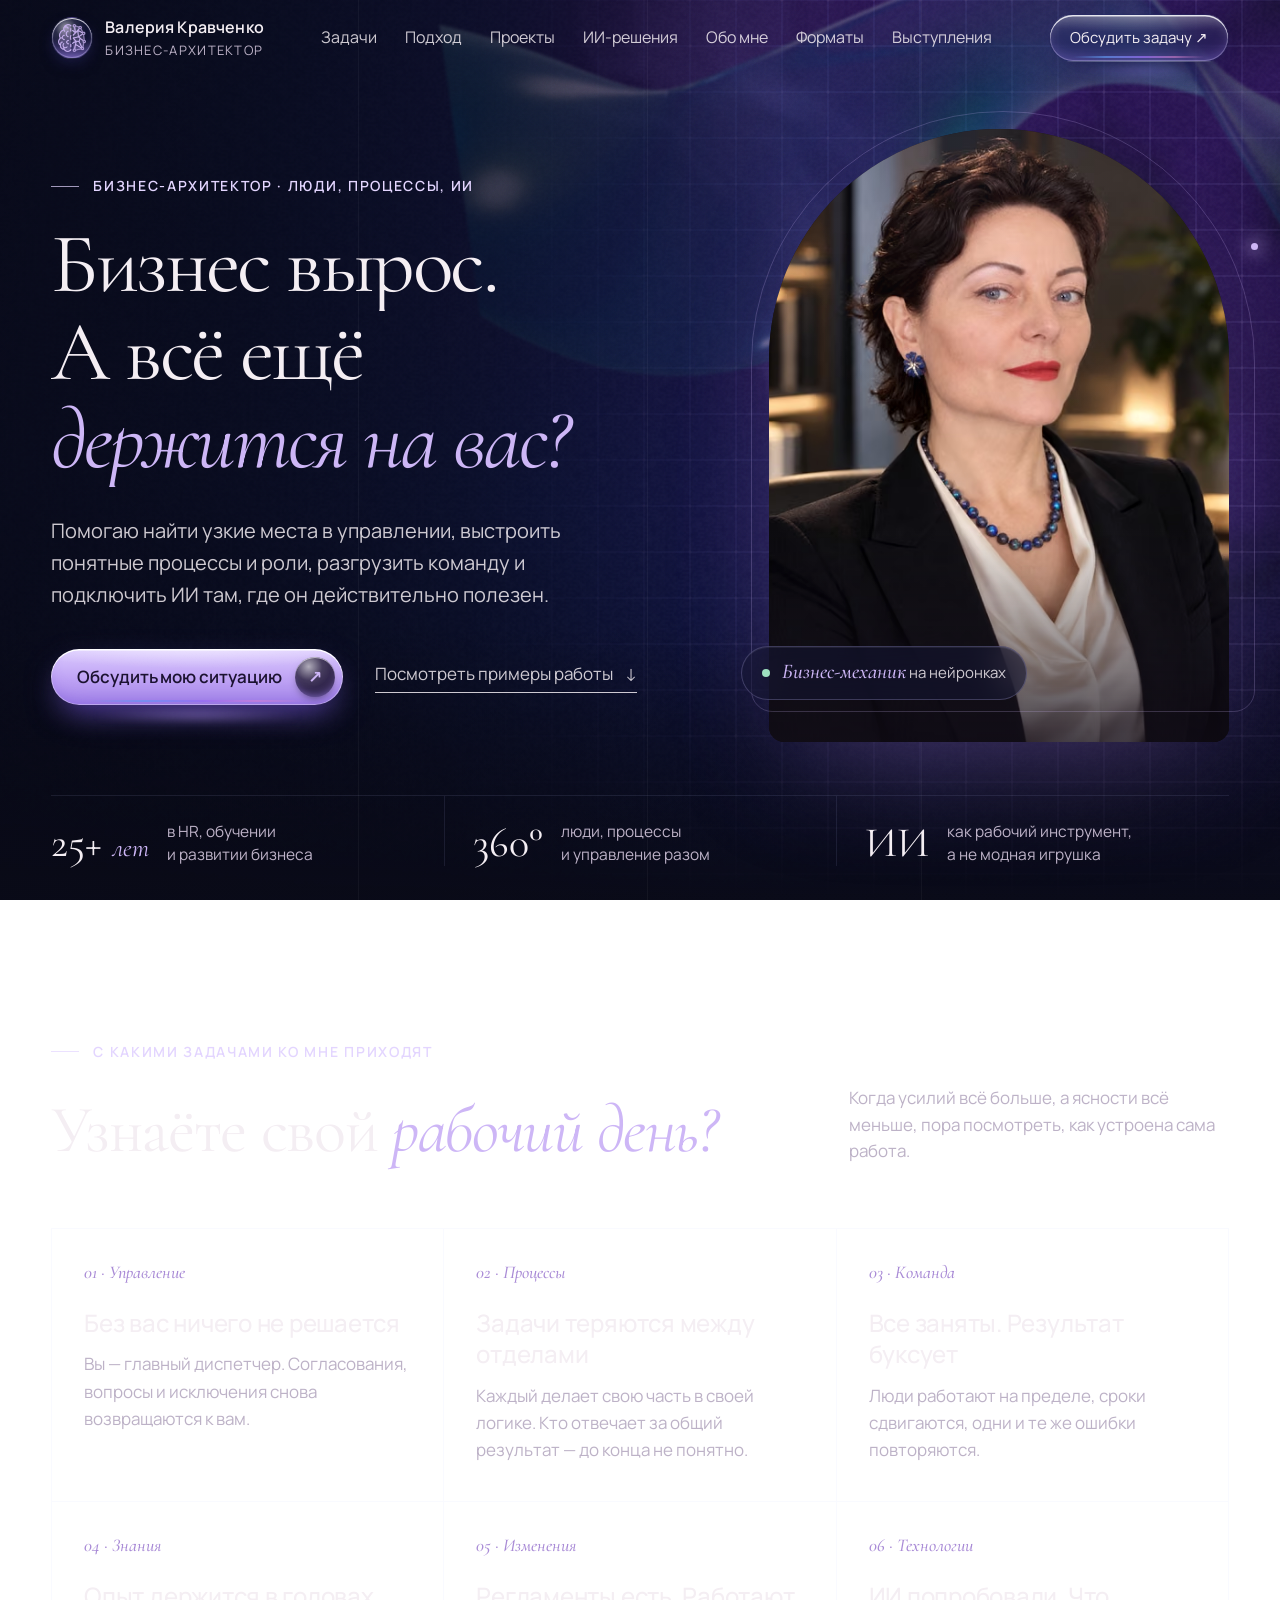
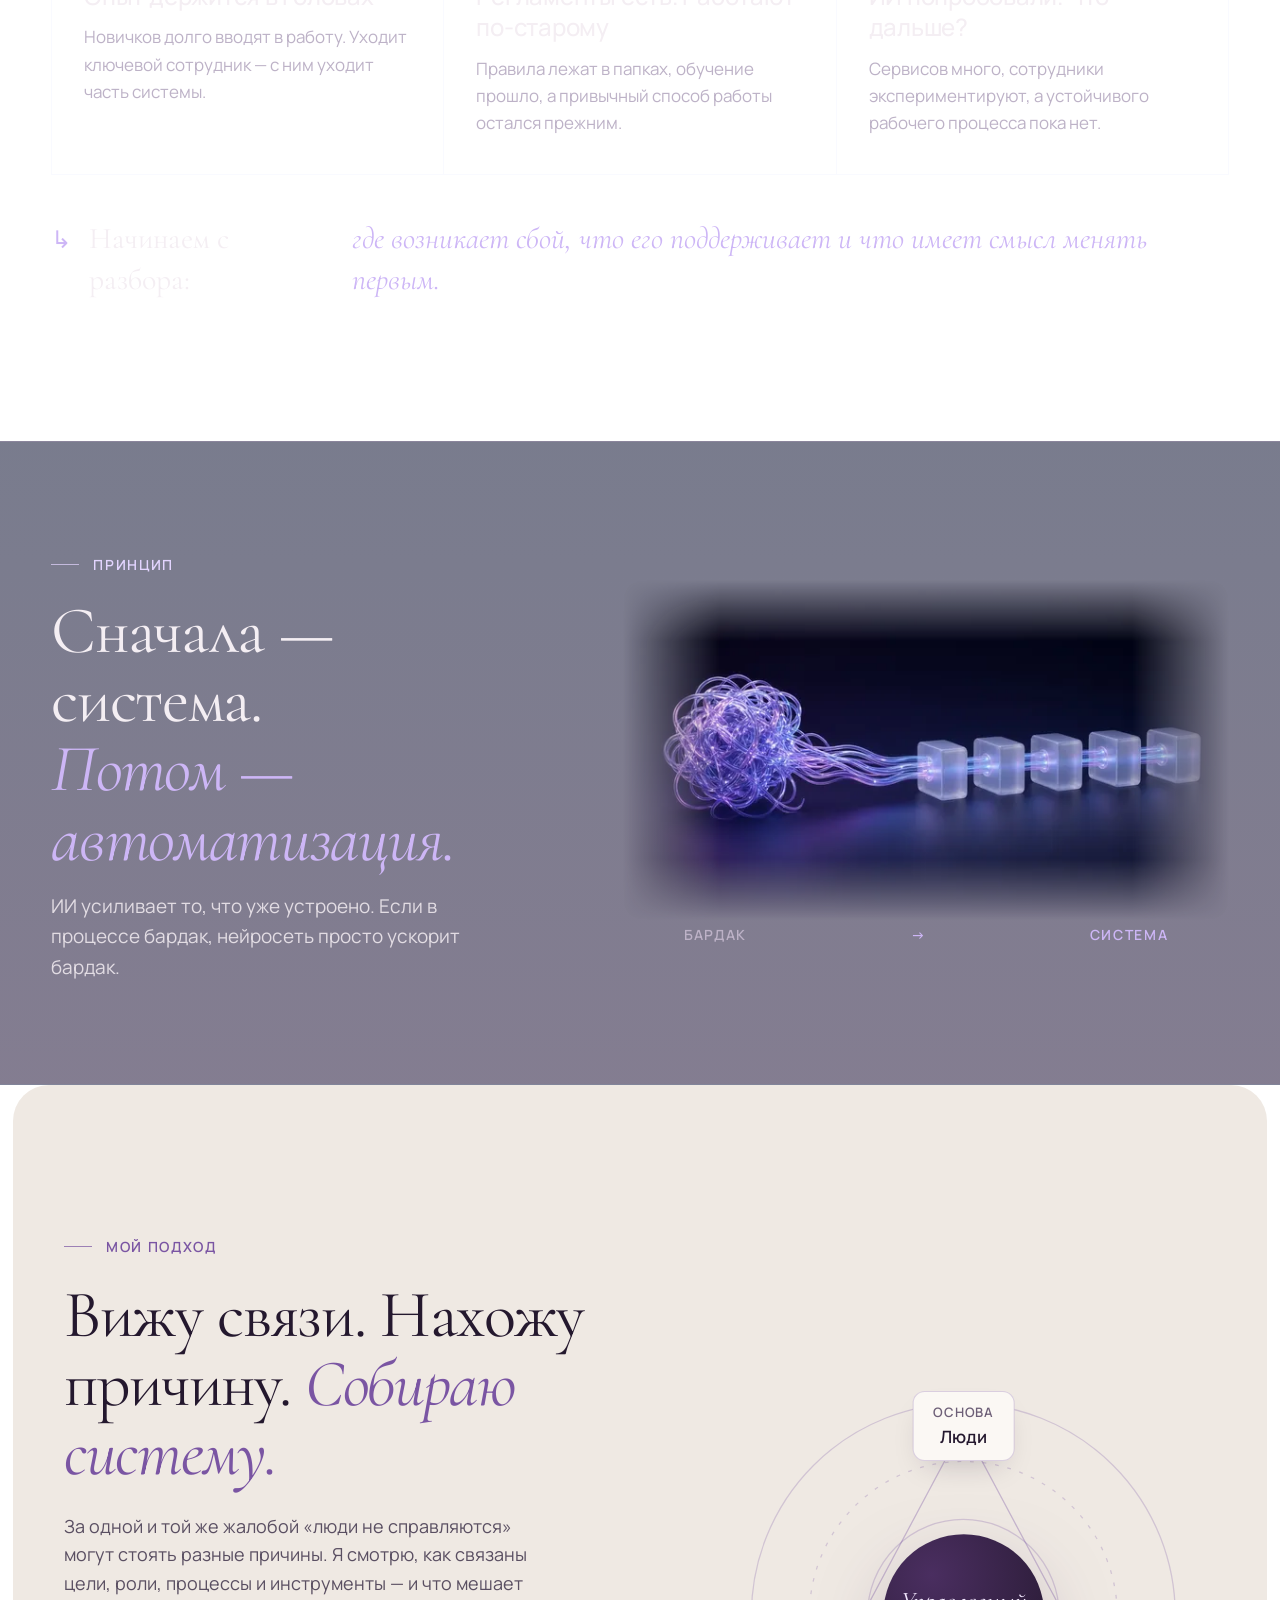
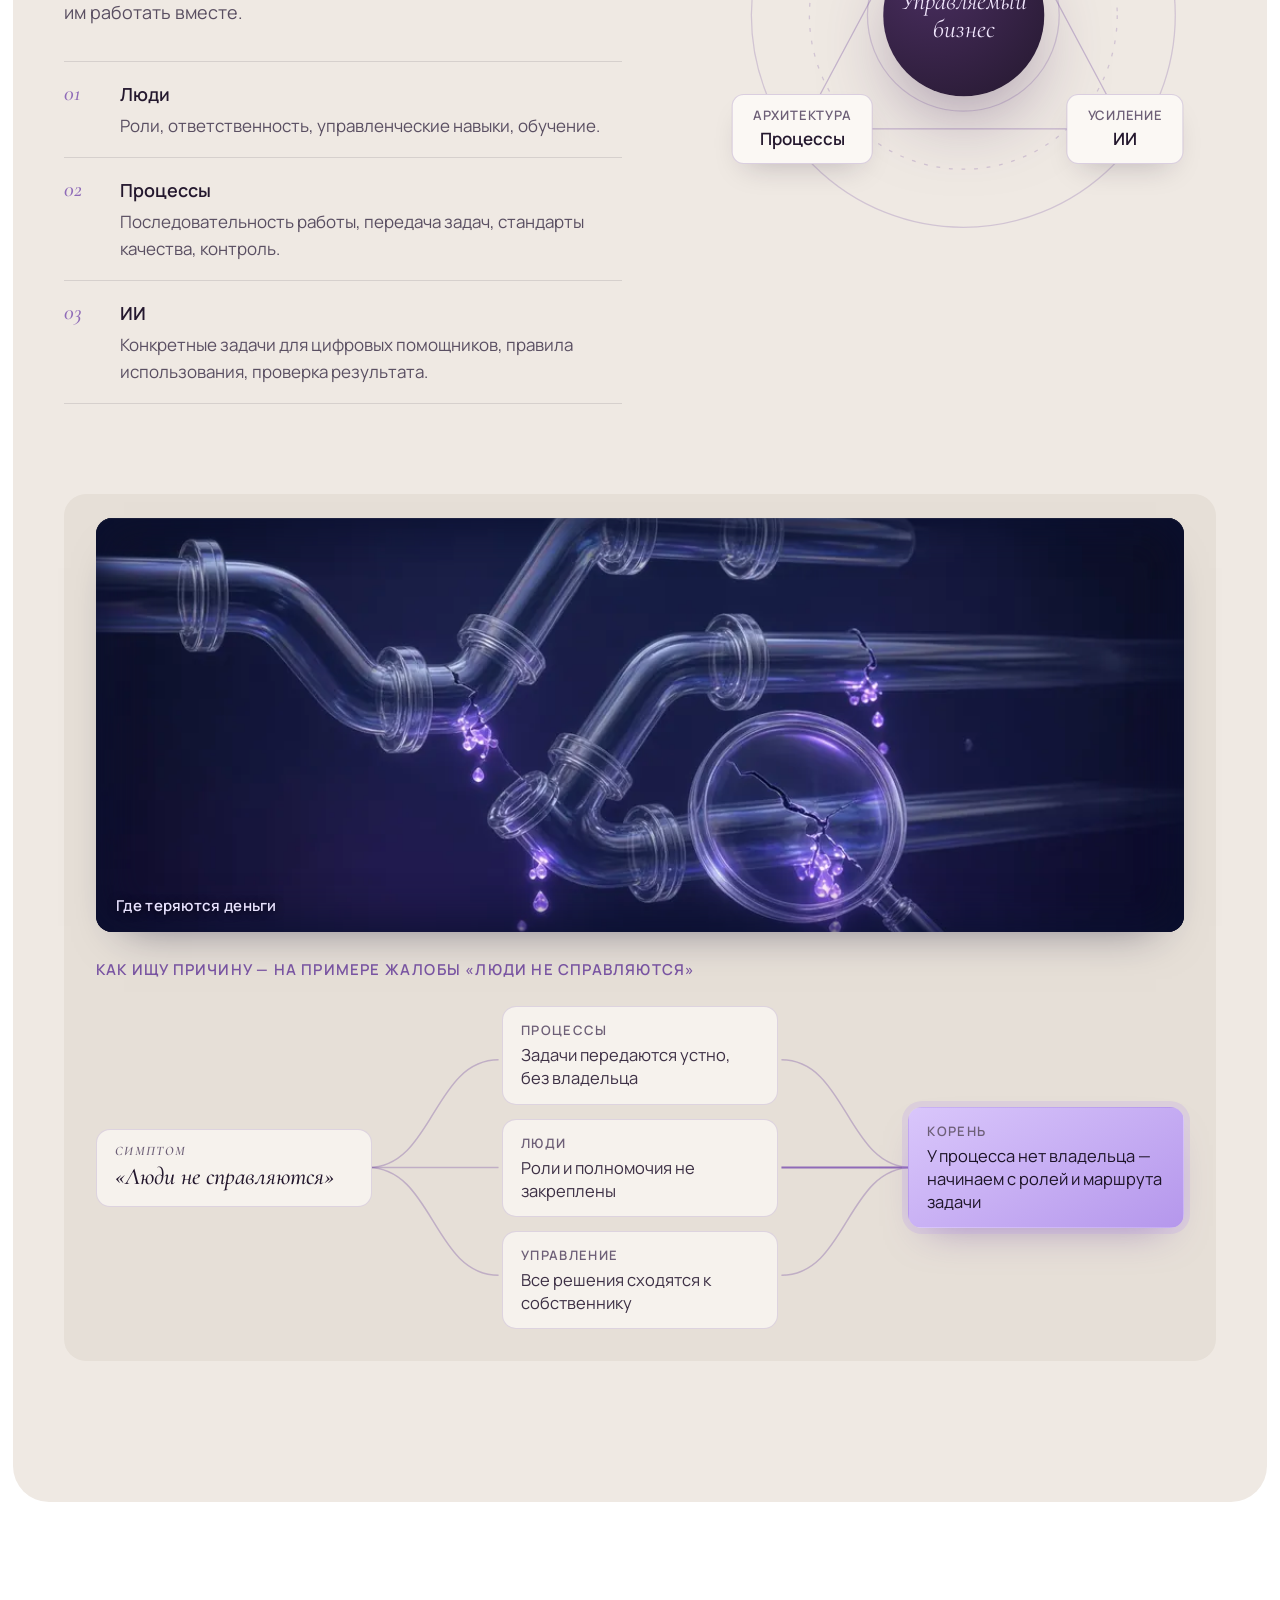
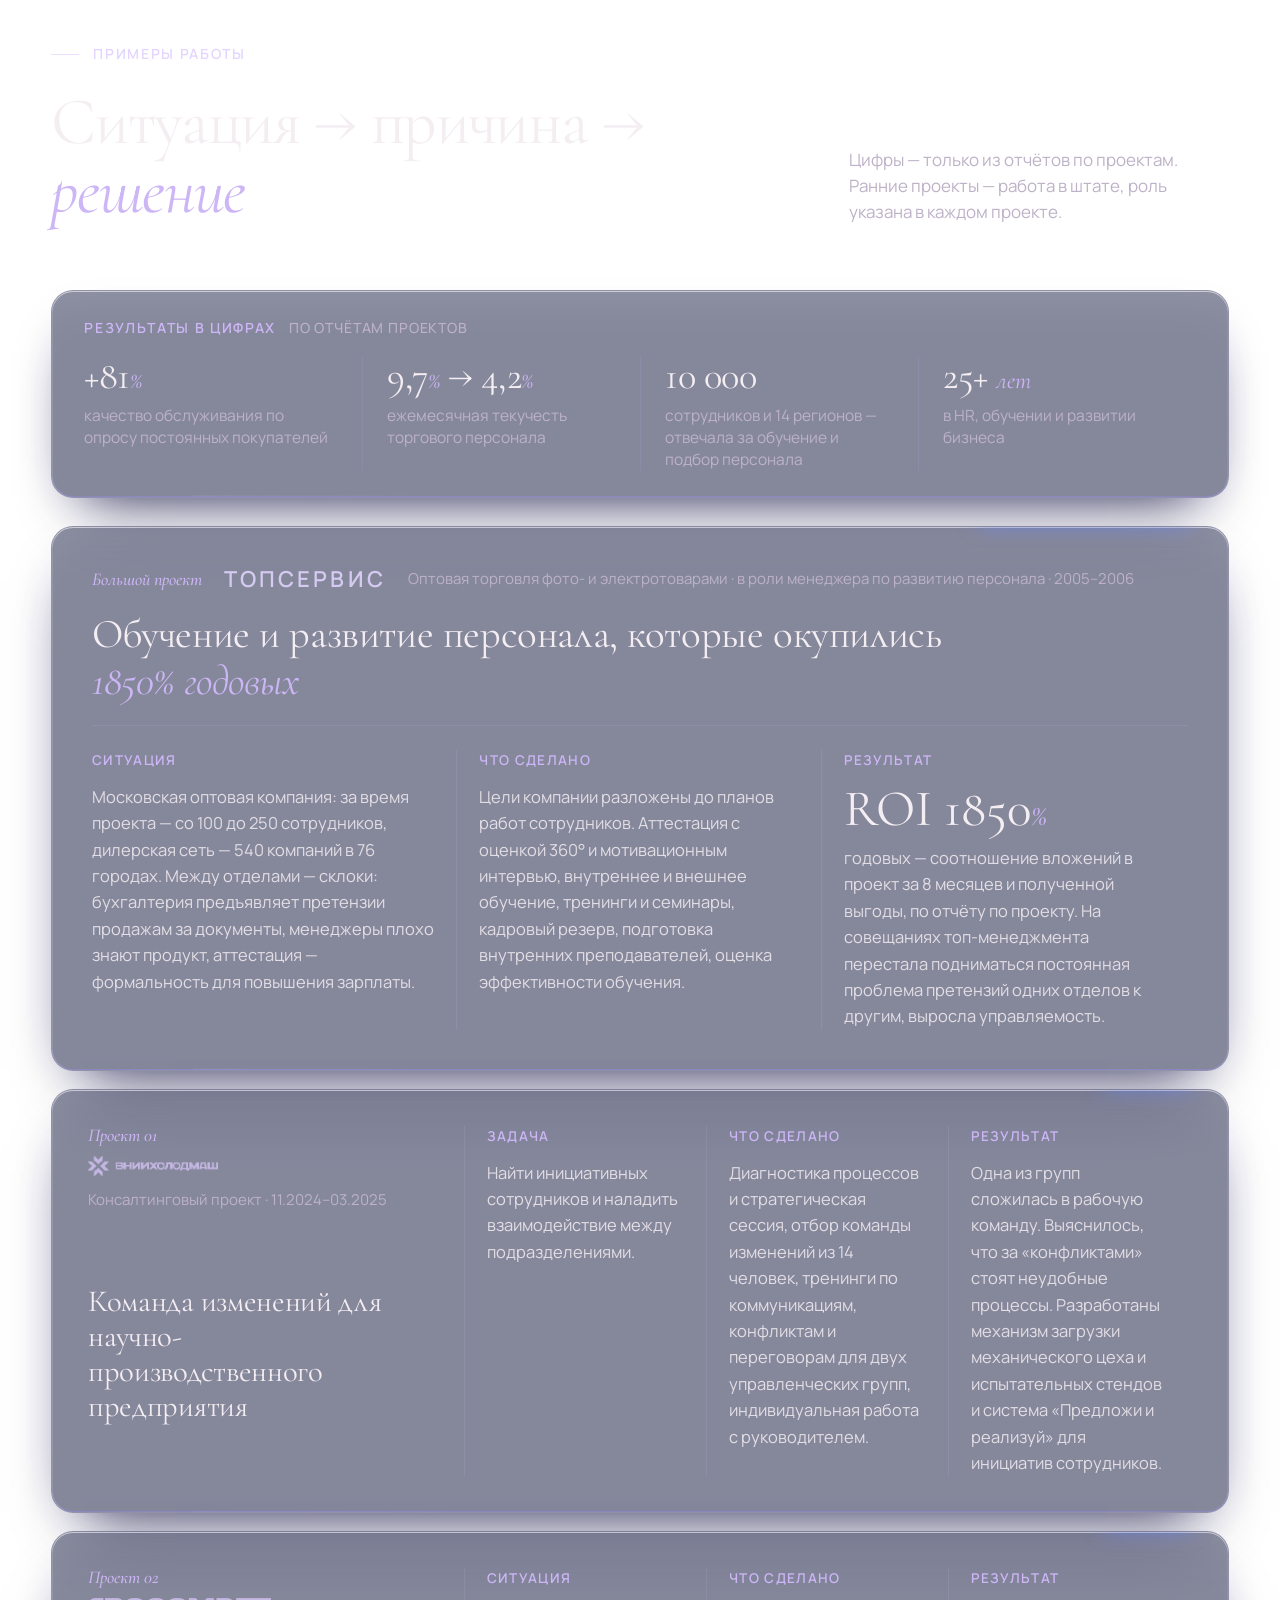
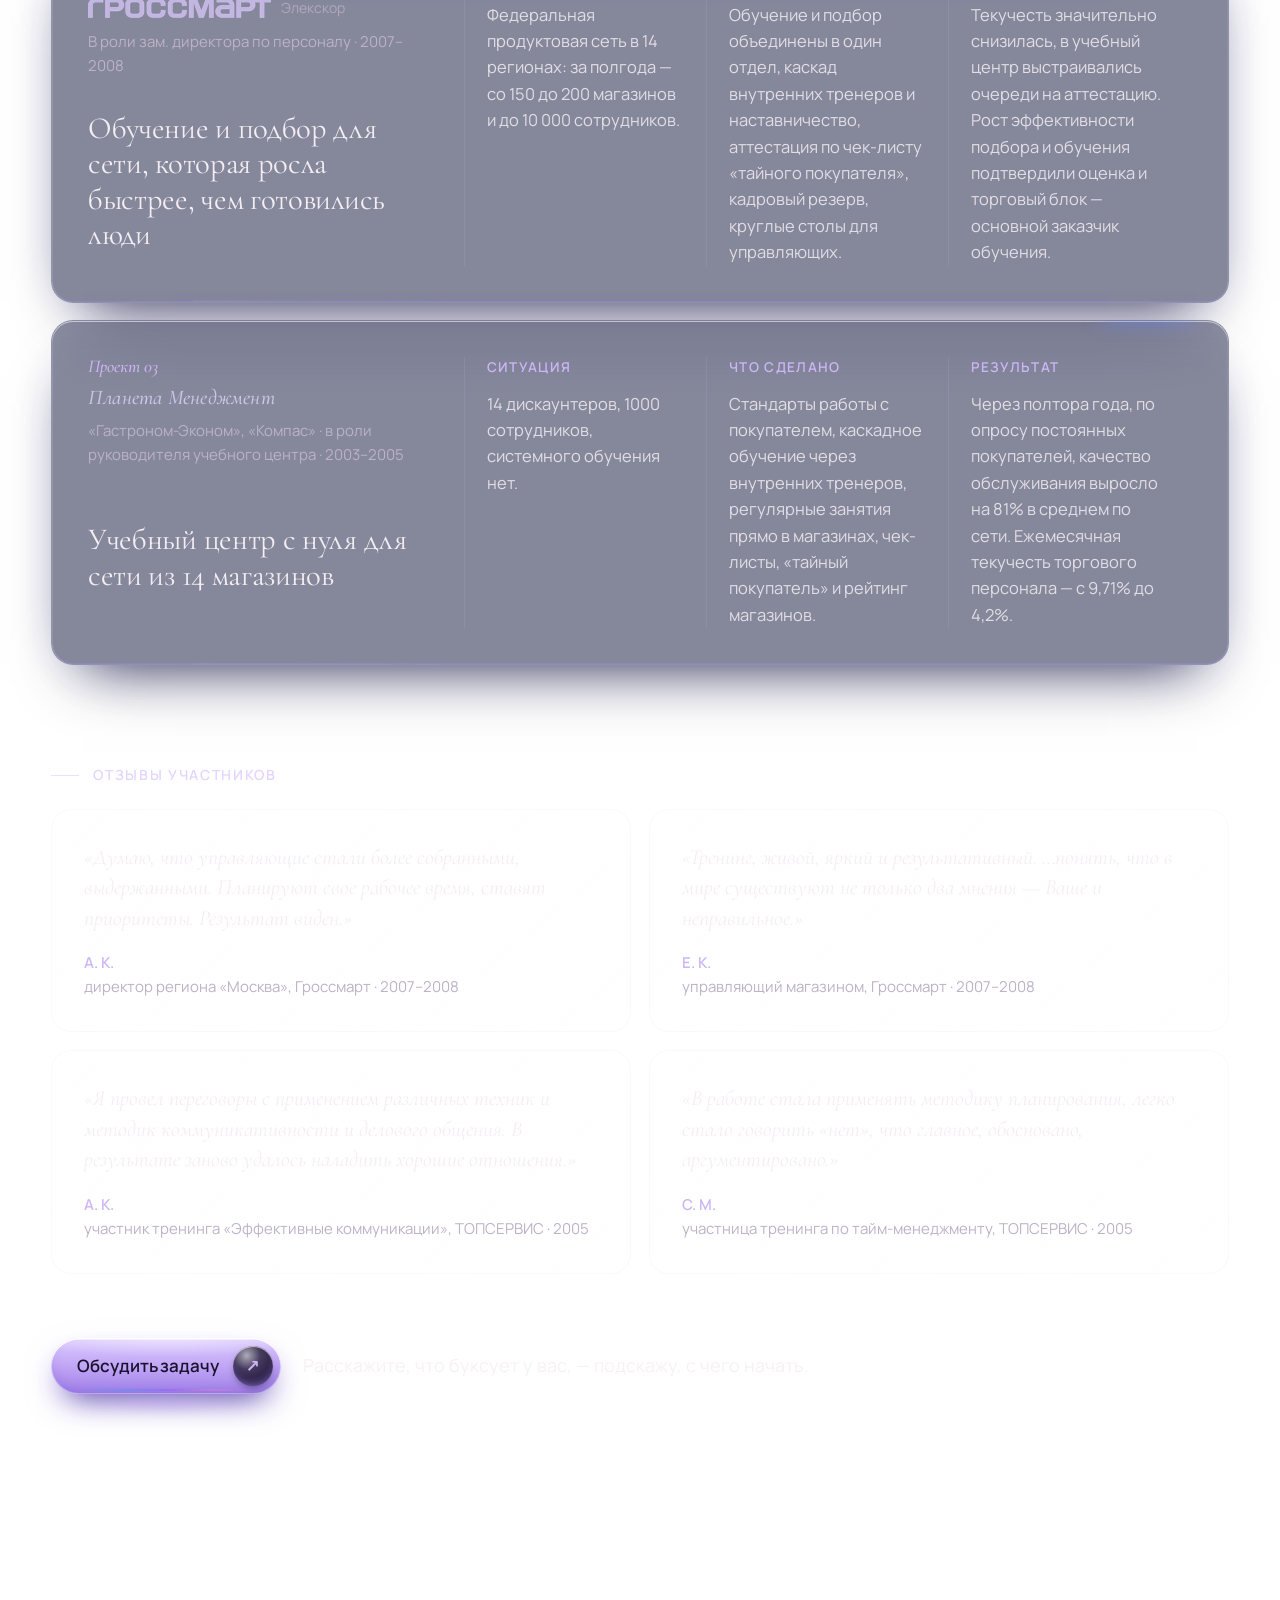
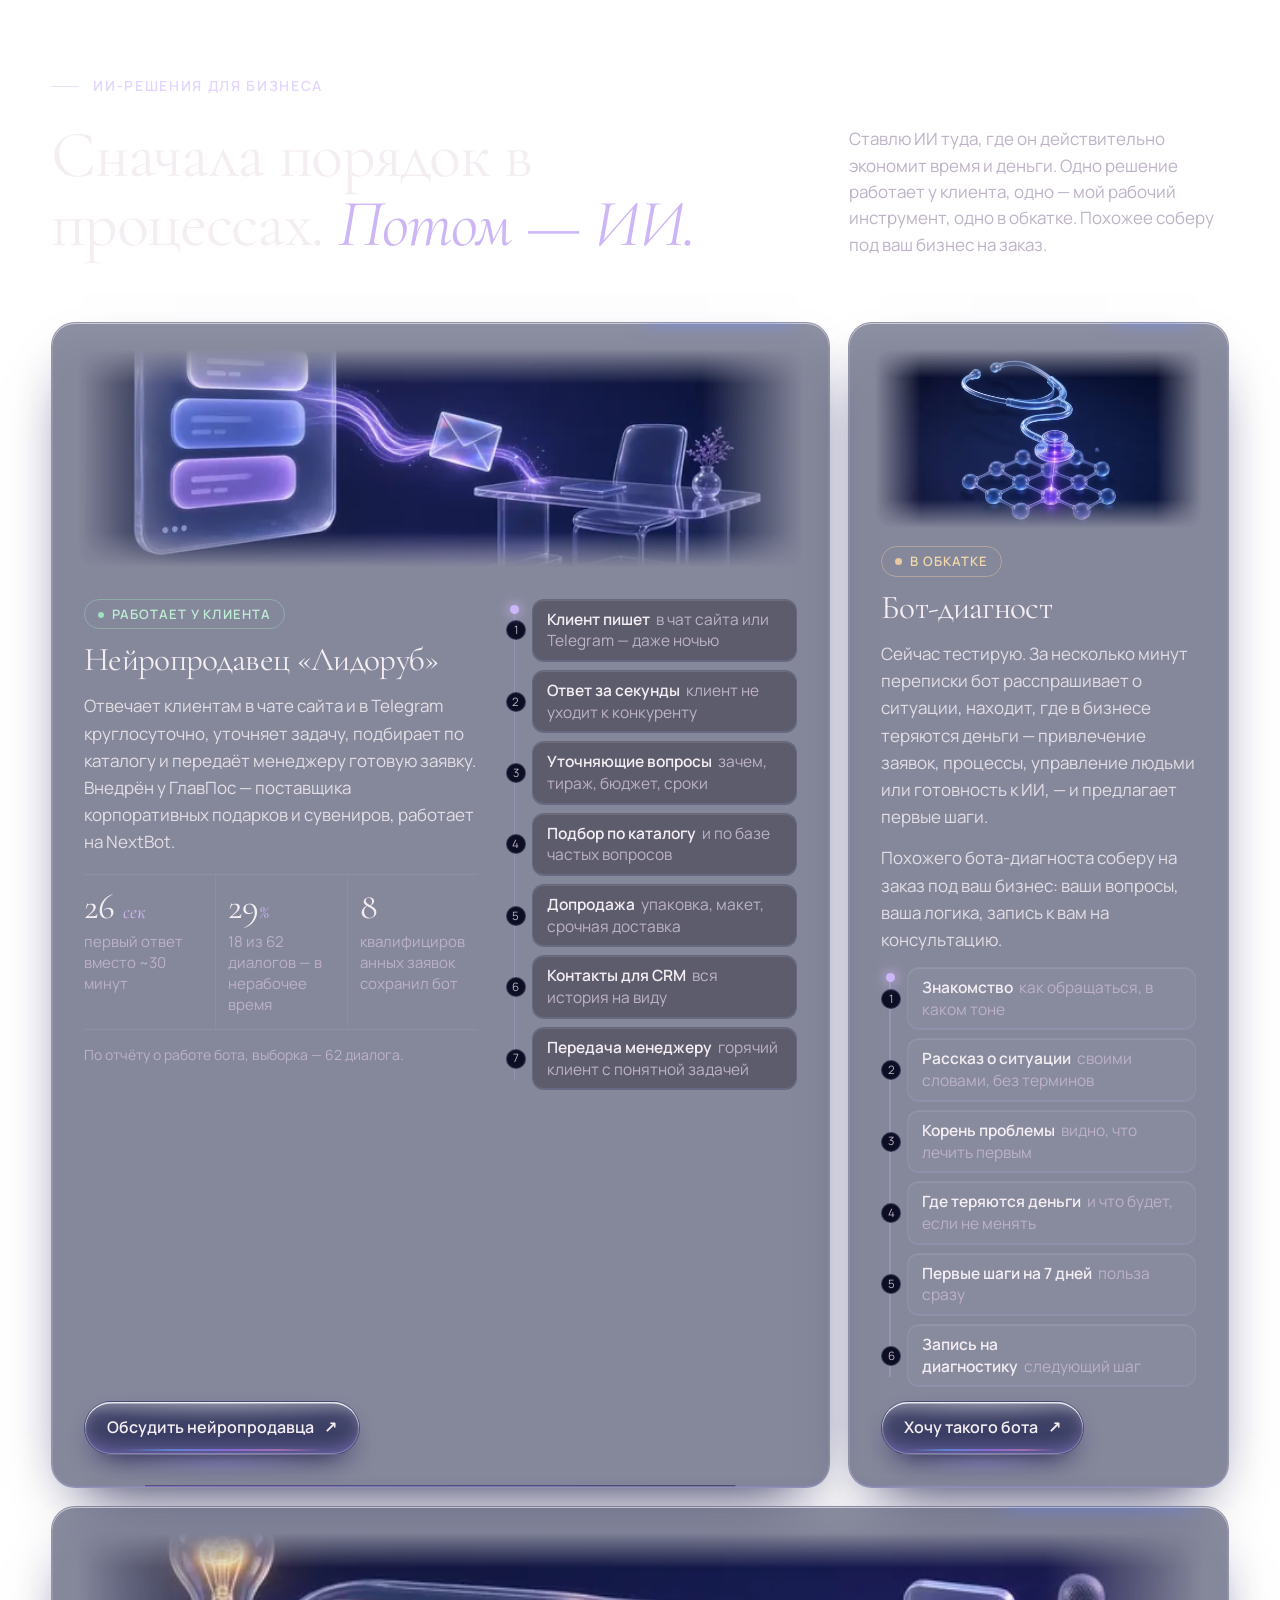
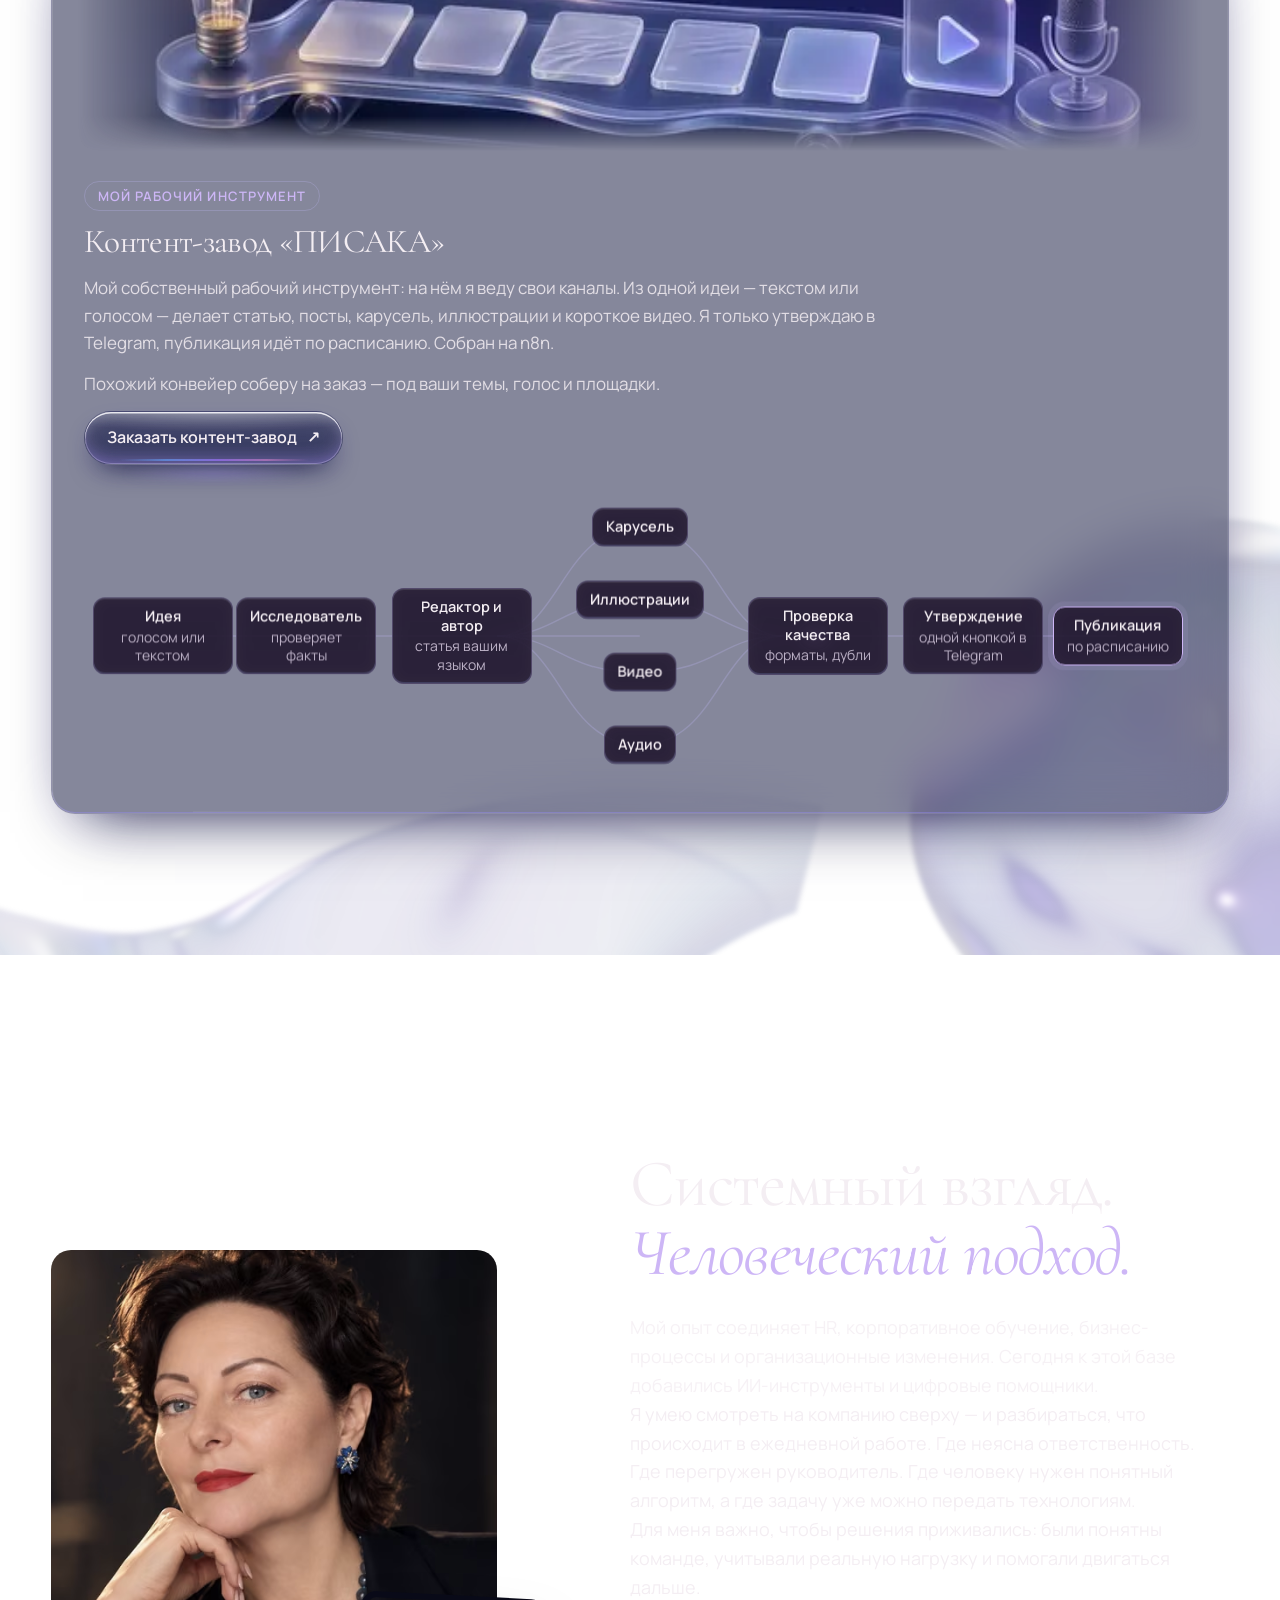
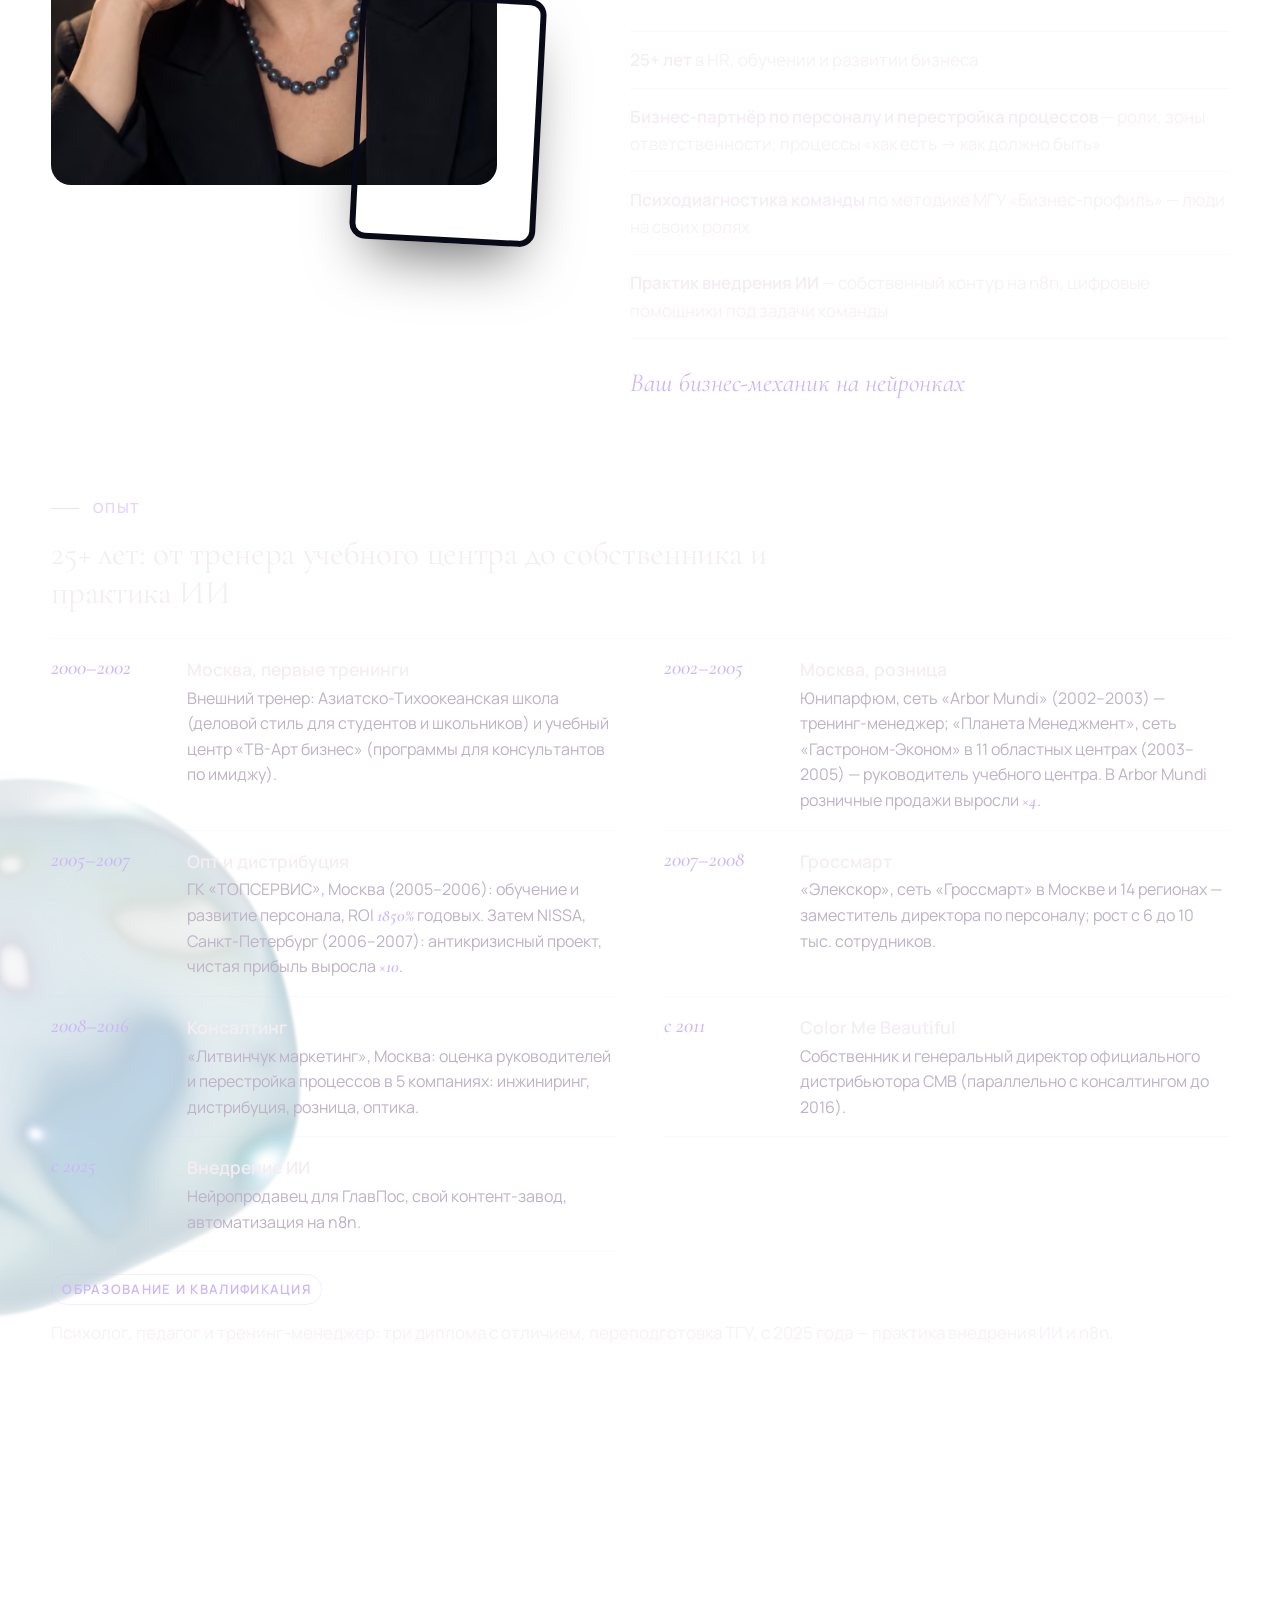
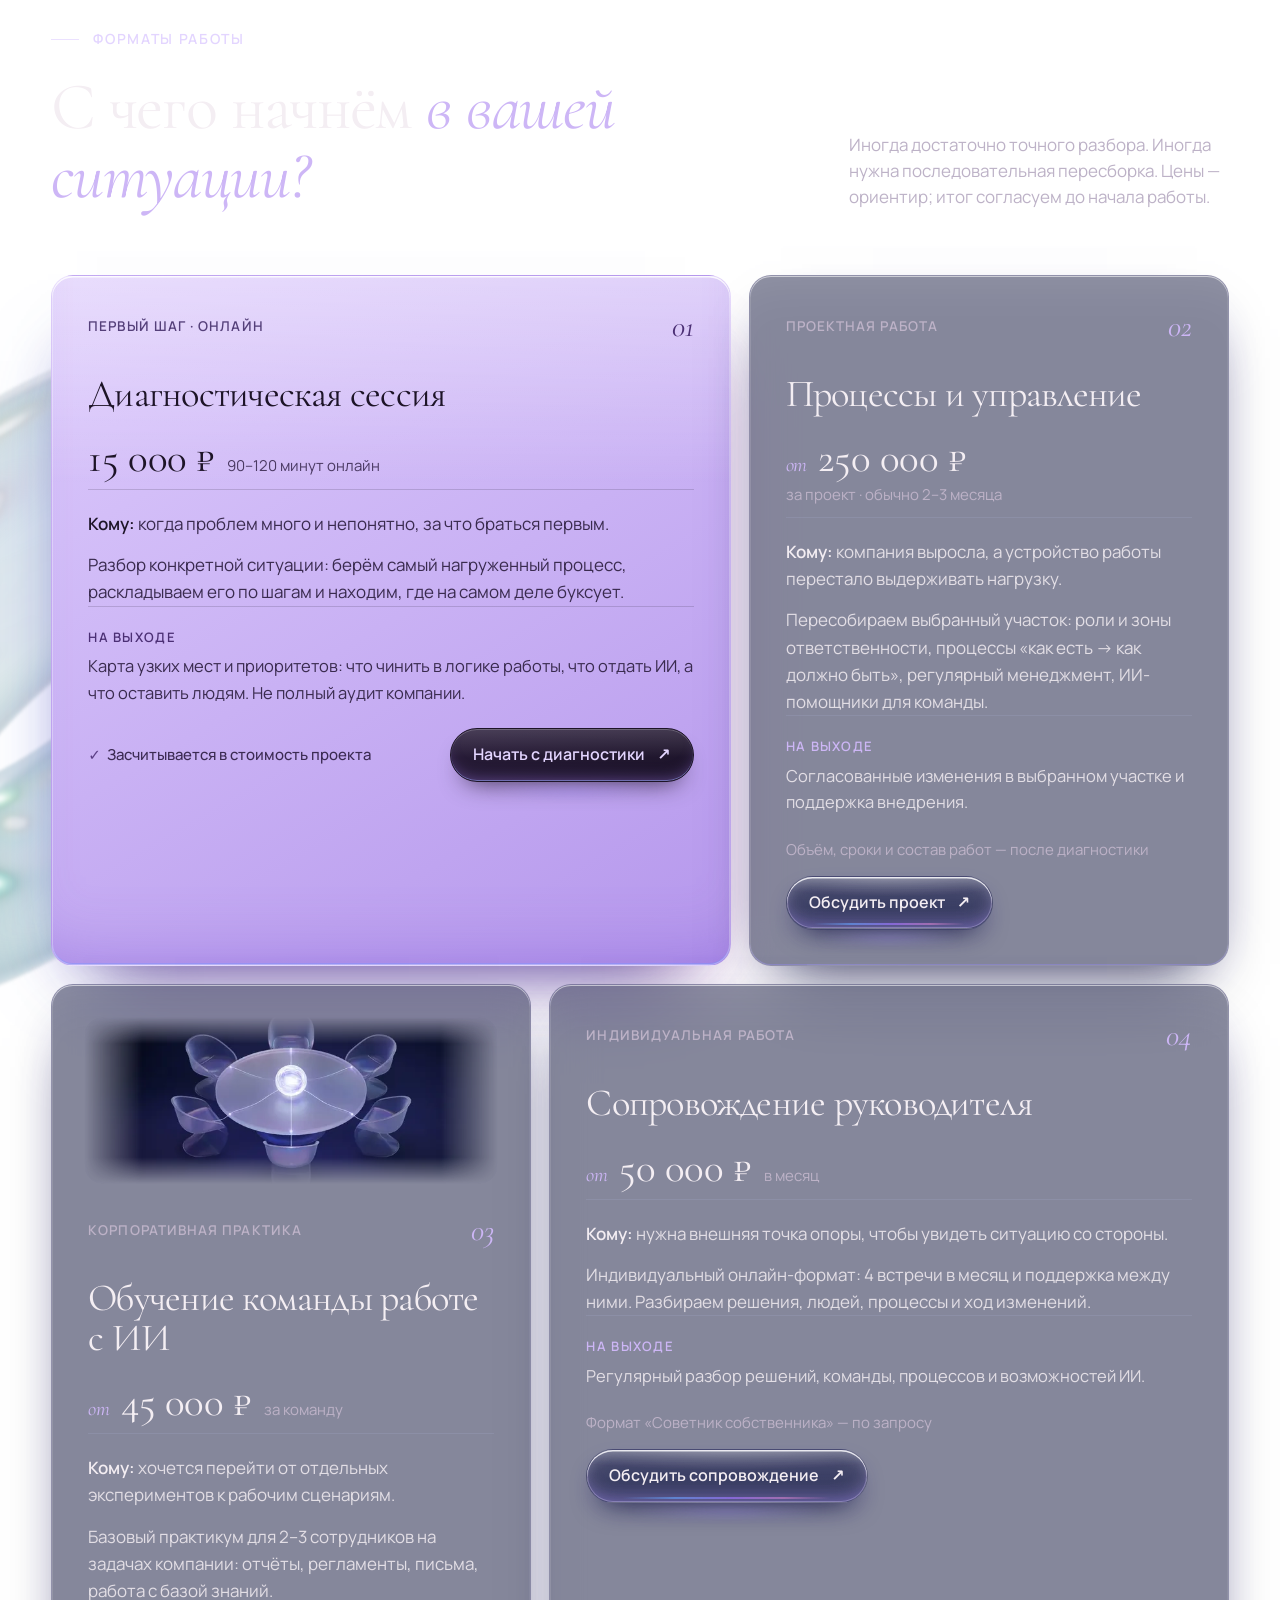
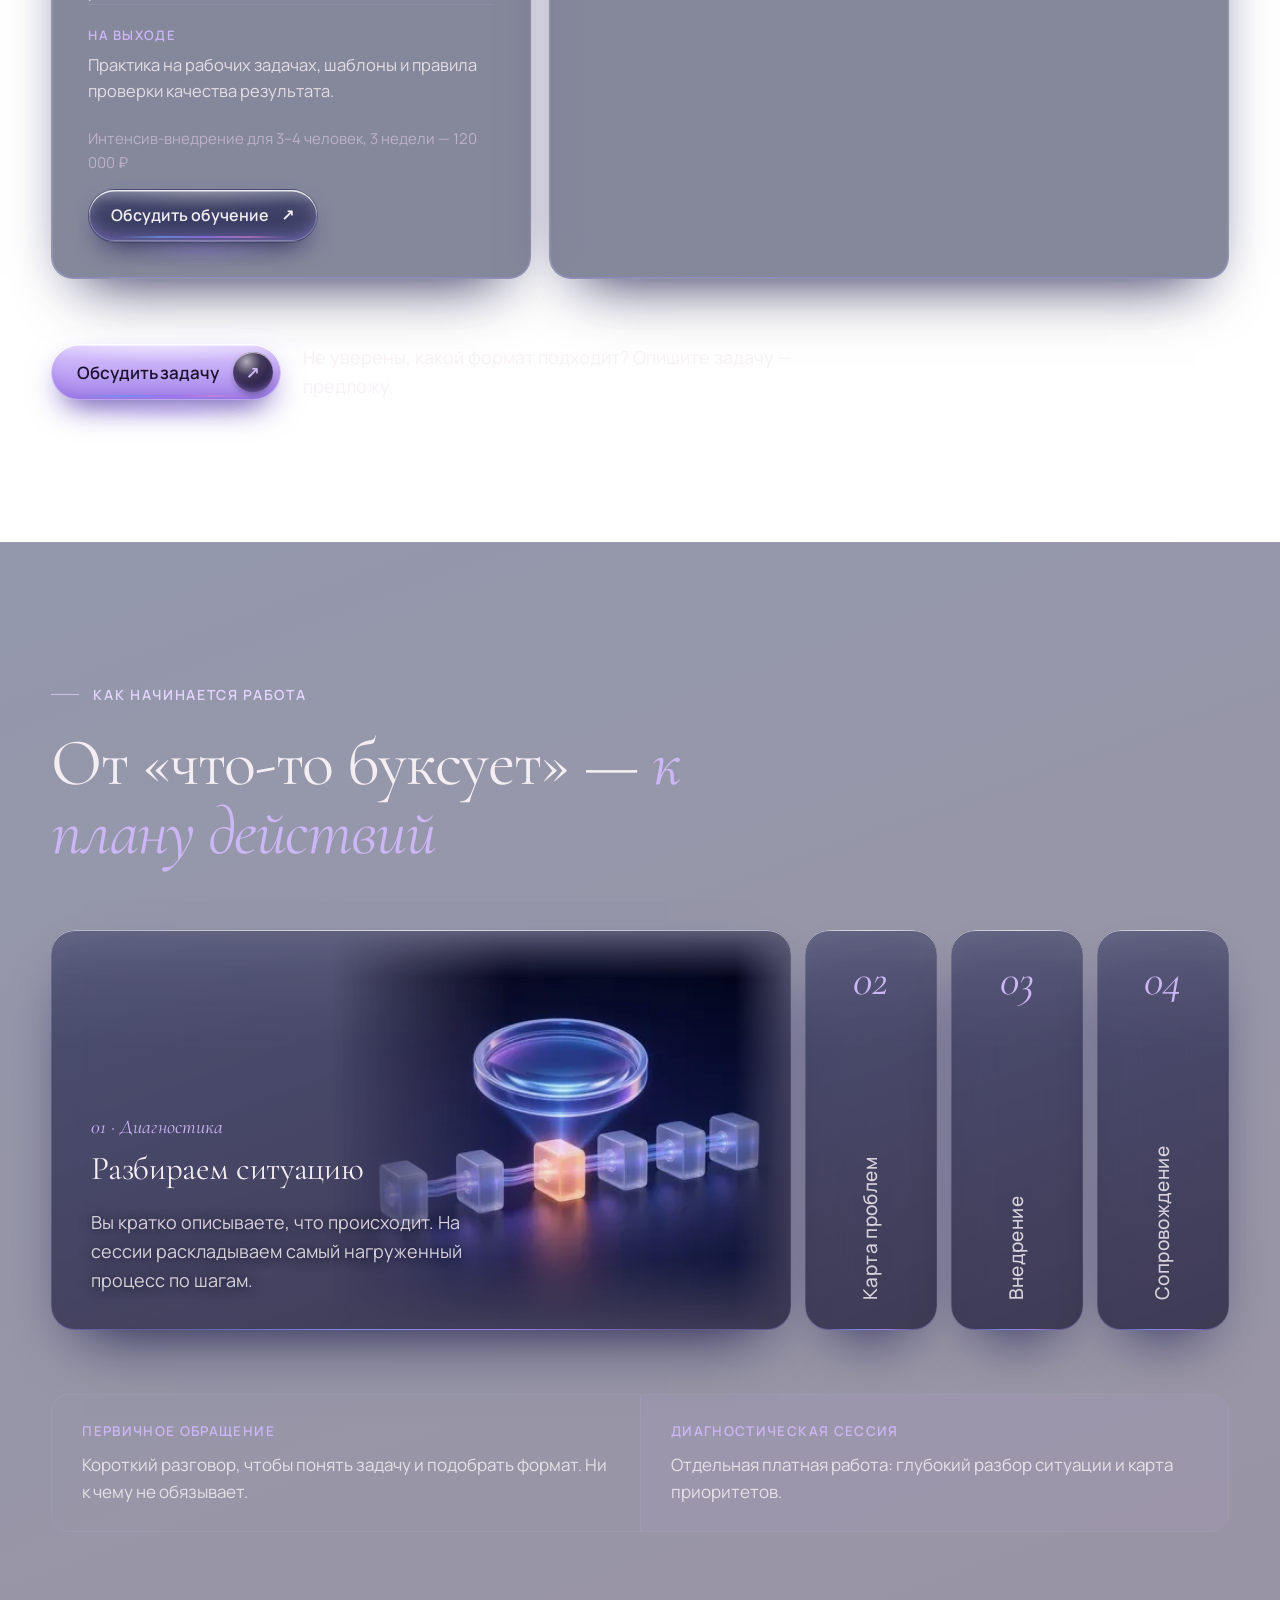
==== commit 8804a6f9: "Воронка: новый порядок блоков, сжатая мобильная версия (карусели, «Подробнее», липкая кнопка); шаги " ====
--- a/index.html
+++ b/index.html
@@ -19,7 +19,7 @@
 <link rel="preconnect" href="https://fonts.gstatic.com" crossorigin>
 <link href="https://fonts.googleapis.com/css2?family=Cormorant+Garamond:ital,wght@0,400;0,500;1,400;1,500&family=Manrope:wght@300;400;500;600&display=swap" rel="stylesheet">
 <link rel="preload" as="image" type="image/avif" imagesrcset="assets/img/hero-560.avif 560w, assets/img/hero-960.avif 960w" imagesizes="(max-width: 900px) 62vw, 40vw" fetchpriority="high">
-<link rel="stylesheet" href="assets/css/style.css">
+<link rel="stylesheet" href="assets/css/style.css?v=20261019b">
 </head>
 <body>
 <a class="skip" href="#main">К содержимому</a>
@@ -31,11 +31,12 @@
       <span class="brand__text"><strong>Валерия Кравченко</strong><small>Бизнес-архитектор</small></span>
     </a>
     <nav class="nav" id="nav" aria-label="Основная навигация">
+      <a href="#situations">Задачи</a>
       <a href="#approach">Подход</a>
       <a href="#cases">Проекты</a>
       <a href="#ai">ИИ-решения</a>
+      <a href="#about">Обо мне</a>
       <a href="#services">Форматы</a>
-      <a href="#about">Обо мне</a>
       <a href="#speaker">Выступления</a>
       <a href="#contact" class="nav__mobile-cta">Обсудить задачу ↗</a>
     </nav>
@@ -95,7 +96,7 @@
       <h2 id="sit-title" data-reveal>Узнаёте свой <em>рабочий день?</em></h2>
       <p class="head__aside" data-reveal>Когда усилий всё больше, а ясности всё меньше, пора посмотреть, как устроена сама работа.</p>
     </div>
-    <div class="pains">
+    <div class="pains" data-m-carousel="Ситуации">
       <article class="pain" data-reveal><span class="pain__n">01 · Управление</span><h3>Без вас ничего не решается</h3><p>Вы — главный диспетчер. Согласования, вопросы и исключения снова возвращаются к вам.</p></article>
       <article class="pain" data-reveal><span class="pain__n">02 · Процессы</span><h3>Задачи теряются между отделами</h3><p>Каждый делает свою часть в своей логике. Кто отвечает за общий результат — до конца не понятно.</p></article>
       <article class="pain" data-reveal><span class="pain__n">03 · Команда</span><h3>Все заняты. Результат буксует</h3><p>Люди работают на пределе, сроки сдвигаются, одни и те же ошибки повторяются.</p></article>
@@ -126,7 +127,7 @@
       <p class="eyebrow" data-reveal>Мой подход</p>
       <h2 id="ap-title" data-reveal>Вижу связи. Нахожу причину. <em>Собираю систему.</em></h2>
       <p class="approach__intro" data-reveal>За одной и той же жалобой «люди не справляются» могут стоять разные причины. Я смотрю, как связаны цели, роли, процессы и инструменты — и что мешает им работать вместе.</p>
-      <ol class="pillars">
+      <ol class="pillars" data-m-more="Три опоры: люди, процессы, ИИ">
         <li data-reveal><span>01</span><div><strong>Люди</strong><p>Роли, ответственность, управленческие навыки, обучение.</p></div></li>
         <li data-reveal><span>02</span><div><strong>Процессы</strong><p>Последовательность работы, передача задач, стандарты качества, контроль.</p></div></li>
         <li data-reveal><span>03</span><div><strong>ИИ</strong><p>Конкретные задачи для цифровых помощников, правила использования, проверка результата.</p></div></li>
@@ -147,7 +148,7 @@
     </div>
   </div>
   <div class="wrap">
-    <div class="causes" data-reveal>
+    <div class="causes" data-reveal data-m-more="Как ищу причину — пример">
       <figure class="ill causes__ill"><img src="assets/img/ill/ill-poteri-640.webp" srcset="assets/img/ill/ill-poteri-640.webp 640w, assets/img/ill/ill-poteri-1024.webp 1024w" sizes="(max-width:1200px) 100vw, 1140px" width="1024" height="576" alt="Иллюстрация: прохудившиеся трубы и лупа — где утекают деньги" loading="lazy" decoding="async"><figcaption>Где теряются деньги</figcaption></figure>
       <p class="causes__label">Как ищу причину — на примере жалобы «люди не справляются»</p>
       <div class="causes__map">
@@ -182,11 +183,11 @@
         <div class="proof__item"><b>25+ <i>лет</i></b><span>в HR, обучении и развитии бизнеса</span></div>
       </div>
     </div>
-    <div class="cases__list">
+    <div class="cases__list" data-m-carousel="Проекты">
       <article class="case case--lead" data-reveal><span class="bm" aria-hidden="true">Большой проект · 2005–2006</span>
         <div class="case__meta"><span class="case__no">Большой проект</span><span class="case__logo case__logo--word">ТОПСЕРВИС</span><span class="case__type">Оптовая торговля фото- и электротоварами · в роли менеджера по развитию персонала · 2005–2006</span></div>
         <h3 class="case__title">Обучение и развитие персонала, которые окупились <em>1850% годовых</em></h3>
-        <dl class="case__flow case__flow--3">
+        <dl class="case__flow case__flow--3" data-m-more="Подробнее о проекте">
           <div><dt>Ситуация</dt><dd>Московская оптовая компания: за время проекта — со 100 до 250 сотрудников, дилерская сеть — 540 компаний в 76 городах. Между отделами — склоки: бухгалтерия предъявляет претензии продажам за документы, менеджеры плохо знают продукт, аттестация — формальность для повышения зарплаты.</dd></div>
           <div><dt>Что сделано</dt><dd>Цели компании разложены до планов работ сотрудников. Аттестация с оценкой 360° и мотивационным интервью, внутреннее и внешнее обучение, тренинги и семинары, кадровый резерв, подготовка внутренних преподавателей, оценка эффективности обучения.</dd></div>
           <div><dt>Результат</dt><dd><b class="case__big">ROI 1850<i>%</i></b> годовых — соотношение вложений в проект за 8 месяцев и полученной выгоды, по отчёту по проекту. На совещаниях топ-менеджмента перестала подниматься постоянная проблема претензий одних отделов к другим, выросла управляемость.</dd></div>
@@ -195,7 +196,7 @@
       <article class="case" data-reveal><span class="bm" aria-hidden="true">2024–2025</span>
         <div class="case__meta"><span class="case__no">Проект 01</span><span class="case__logo"><img src="assets/img/logo-vhm.png" width="143" height="22" alt="ВНИИХОЛОДМАШ" loading="lazy"></span><span class="case__type">Консалтинговый проект · 11.2024–03.2025</span></div>
         <h3 class="case__title">Команда изменений для научно-производственного предприятия</h3>
-        <dl class="case__flow case__flow--3">
+        <dl class="case__flow case__flow--3" data-m-more="Подробнее о проекте">
           <div><dt>Задача</dt><dd>Найти инициативных сотрудников и наладить взаимодействие между подразделениями.</dd></div>
           <div><dt>Что сделано</dt><dd>Диагностика процессов и стратегическая сессия, отбор команды изменений из 14 человек, тренинги по коммуникациям, конфликтам и переговорам для двух управленческих групп, индивидуальная работа с руководителем.</dd></div>
           <div><dt>Результат</dt><dd>Одна из групп сложилась в рабочую команду. Выяснилось, что за «конфликтами» стоят неудобные процессы. Разработаны механизм загрузки механического цеха и испытательных стендов и система «Предложи и реализуй» для инициатив сотрудников.</dd></div>
@@ -204,7 +205,7 @@
       <article class="case" data-reveal><span class="bm" aria-hidden="true">2007–2008</span>
         <div class="case__meta"><span class="case__no">Проект 02</span><span class="case__logo"><img src="assets/img/logo-grossmart.png" width="128" height="14" alt="Гроссмарт" loading="lazy"><small>Элекскор</small></span><span class="case__type">В роли зам. директора по персоналу · 2007–2008</span></div>
         <h3 class="case__title">Обучение и подбор для сети, которая росла быстрее, чем готовились люди</h3>
-        <dl class="case__flow case__flow--3">
+        <dl class="case__flow case__flow--3" data-m-more="Подробнее о проекте">
           <div><dt>Ситуация</dt><dd>Федеральная продуктовая сеть в 14 регионах: за полгода — со 150 до 200 магазинов и до 10 000 сотрудников.</dd></div>
           <div><dt>Что сделано</dt><dd>Обучение и подбор объединены в один отдел, каскад внутренних тренеров и наставничество, аттестация по чек-листу «тайного покупателя», кадровый резерв, круглые столы для управляющих.</dd></div>
           <div><dt>Результат</dt><dd>Текучесть значительно снизилась, в учебный центр выстраивались очереди на аттестацию. Рост эффективности подбора и обучения подтвердили оценка и торговый блок — основной заказчик обучения.</dd></div>
@@ -213,7 +214,7 @@
       <article class="case" data-reveal><span class="bm" aria-hidden="true">2003–2005</span>
         <div class="case__meta"><span class="case__no">Проект 03</span><span class="case__logo case__logo--word">Планета Менеджмент</span><span class="case__type">«Гастроном-Эконом», «Компас» · в роли руководителя учебного центра · 2003–2005</span></div>
         <h3 class="case__title">Учебный центр с нуля для сети из 14 магазинов</h3>
-        <dl class="case__flow case__flow--3">
+        <dl class="case__flow case__flow--3" data-m-more="Подробнее о проекте">
           <div><dt>Ситуация</dt><dd>14 дискаунтеров, 1000 сотрудников, системного обучения нет.</dd></div>
           <div><dt>Что сделано</dt><dd>Стандарты работы с покупателем, каскадное обучение через внутренних тренеров, регулярные занятия прямо в магазинах, чек-листы, «тайный покупатель» и рейтинг магазинов.</dd></div>
           <div><dt>Результат</dt><dd>Через полтора года, по опросу постоянных покупателей, качество обслуживания выросло на 81% в среднем по сети. Ежемесячная текучесть торгового персонала — с 9,71% до 4,2%.</dd></div>
@@ -221,6 +222,16 @@
       </article>
     </div>
   </div>
+  <div class="wrap">
+    <div class="reviews-head" data-reveal><p class="eyebrow">Отзывы участников</p></div>
+    <div class="reviews" data-m-more="Ещё отзывы" data-m-after>
+      <figure class="review" data-reveal><blockquote>«Думаю, что управляющие стали более собранными, выдержанными. Планируют свое рабочее время, ставят приоритеты. Результат виден.»</blockquote><figcaption><b>А. К.</b><span>директор региона «Москва», Гроссмарт · 2007–2008</span></figcaption></figure>
+      <figure class="review" data-reveal><blockquote>«Тренинг, живой, яркий и результативный. …понять, что в мире существуют не только два мнения — Ваше и неправильное.»</blockquote><figcaption><b>Е. К.</b><span>управляющий магазином, Гроссмарт · 2007–2008</span></figcaption></figure>
+      <figure class="review" data-reveal><blockquote>«Я провел переговоры с применением различных техник и методик коммуникативности и делового общения. В результате заново удалось наладить хорошие отношения.»</blockquote><figcaption><b>А. К.</b><span>участник тренинга «Эффективные коммуникации», ТОПСЕРВИС · 2005</span></figcaption></figure>
+      <figure class="review" data-reveal><blockquote>«В работе стала применять методику планирования, легко стало говорить «нет», что главное, обосновано, аргументировано.»</blockquote><figcaption><b>С. М.</b><span>участница тренинга по тайм-менеджменту, ТОПСЕРВИС · 2005</span></figcaption></figure>
+    </div>
+  </div>
+  <div class="wrap mid-cta" data-reveal><a class="btn btn--primary" href="#contact">Обсудить задачу <span class="btn__dot" aria-hidden="true">↗</span></a><p>Расскажите, что буксует у вас, — подскажу, с чего начать.</p></div>
 </section>
 
 <!-- ============ ИИ-РЕШЕНИЯ ============ -->
@@ -232,7 +243,7 @@
       <h2 id="ai-title" data-reveal>Сначала порядок в процессах. <em>Потом — ИИ.</em></h2>
       <p class="head__aside" data-reveal>Ставлю ИИ туда, где он действительно экономит время и деньги. Одно решение работает у клиента, одно — мой рабочий инструмент, одно в обкатке. Похожее соберу под ваш бизнес на заказ.</p>
     </div>
-    <div class="bento">
+    <div class="bento" data-m-carousel="ИИ-решения">
       <article class="tile tile--lead glass" data-reveal><span class="bm" aria-hidden="true">Работает у клиента</span>
         <figure class="ill tile__ill" aria-hidden="true"><img src="assets/img/ill/ill-lidorub-640.webp" srcset="assets/img/ill/ill-lidorub-640.webp 640w, assets/img/ill/ill-lidorub-1024.webp 1024w" sizes="(max-width:760px) 100vw, 640px" width="1024" height="576" alt="" loading="lazy" decoding="async"></figure>
         <div class="tile__body">
@@ -247,15 +258,15 @@
           <p class="stats__note">По отчёту о работе бота, выборка — 62 диалога.</p>
           <button class="tile__btn" type="button" data-request="ИИ-решения" data-message="Хочу обсудить нейропродавца для нашего бизнеса.">Обсудить нейропродавца <span aria-hidden="true">↗</span></button>
         </div>
-        <div class="tile__flow" aria-label="Как работает нейропродавец"><ol class="rail"><li><b>Клиент пишет</b><span>в чат сайта или Telegram — даже ночью</span></li><li><b>Ответ за секунды</b><span>клиент не уходит к конкуренту</span></li><li><b>Уточняющие вопросы</b><span>зачем, тираж, бюджет, сроки</span></li><li><b>Подбор по каталогу</b><span>и по базе частых вопросов</span></li><li><b>Допродажа</b><span>упаковка, макет, срочная доставка</span></li><li><b>Контакты для CRM</b><span>вся история на виду</span></li><li><b>Передача менеджеру</b><span>горячий клиент с понятной задачей</span></li></ol></div>
+        <div class="tile__flow" aria-label="Как работает нейропродавец" data-m-more="Как это работает"><ol class="rail"><li><b>Клиент пишет</b><span>в чат сайта или Telegram — даже ночью</span></li><li><b>Ответ за секунды</b><span>клиент не уходит к конкуренту</span></li><li><b>Уточняющие вопросы</b><span>зачем, тираж, бюджет, сроки</span></li><li><b>Подбор по каталогу</b><span>и по базе частых вопросов</span></li><li><b>Допродажа</b><span>упаковка, макет, срочная доставка</span></li><li><b>Контакты для CRM</b><span>вся история на виду</span></li><li><b>Передача менеджеру</b><span>горячий клиент с понятной задачей</span></li></ol></div>
       </article>
       <article class="tile tile--diag" data-reveal><span class="bm" aria-hidden="true">В обкатке</span>
         <figure class="ill tile__ill" aria-hidden="true"><img src="assets/img/ill/ill-diagnost-640.webp" srcset="assets/img/ill/ill-diagnost-640.webp 640w, assets/img/ill/ill-diagnost-1024.webp 1024w" sizes="(max-width:760px) 100vw, 640px" width="1024" height="576" alt="" loading="lazy" decoding="async"></figure>
         <span class="tile__tag tile__tag--test">В обкатке</span>
         <h3>Бот-диагност</h3>
         <p>Сейчас тестирую. За несколько минут переписки бот расспрашивает о ситуации, находит, где в бизнесе теряются деньги — привлечение заявок, процессы, управление людьми или готовность к ИИ, — и предлагает первые шаги.</p>
-        <p>Похожего бота-диагноста соберу на заказ под ваш бизнес: ваши вопросы, ваша логика, запись к вам на консультацию.</p>
-        <div class="tile__flow" aria-label="Как проходит экспресс-диагностика"><ol class="rail"><li><b>Знакомство</b><span>как обращаться, в каком тоне</span></li><li><b>Рассказ о ситуации</b><span>своими словами, без терминов</span></li><li><b>Корень проблемы</b><span>видно, что лечить первым</span></li><li><b>Где теряются деньги</b><span>и что будет, если не менять</span></li><li><b>Первые шаги на 7 дней</b><span>польза сразу</span></li><li><b>Запись на диагностику</b><span>следующий шаг</span></li></ol></div>
+        <p data-m-more="Соберу такого для вас" data-m-after>Похожего бота-диагноста соберу на заказ под ваш бизнес: ваши вопросы, ваша логика, запись к вам на консультацию.</p>
+        <div class="tile__flow" aria-label="Как проходит экспресс-диагностика" data-m-more="Как это работает"><ol class="rail"><li><b>Знакомство</b><span>как обращаться, в каком тоне</span></li><li><b>Рассказ о ситуации</b><span>своими словами, без терминов</span></li><li><b>Корень проблемы</b><span>видно, что лечить первым</span></li><li><b>Где теряются деньги</b><span>и что будет, если не менять</span></li><li><b>Первые шаги на 7 дней</b><span>польза сразу</span></li><li><b>Запись на диагностику</b><span>следующий шаг</span></li></ol></div>
         <button class="tile__btn" type="button" data-request="ИИ-решения" data-message="Интересен бот-диагност для нашего бизнеса.">Хочу такого бота <span aria-hidden="true">↗</span></button>
       </article>
       <article class="tile tile--wide" data-reveal><span class="bm" aria-hidden="true">Мой рабочий инструмент</span>
@@ -267,7 +278,7 @@
           <p>Похожий конвейер соберу на заказ — под ваши темы, голос и площадки.</p>
           <button class="tile__btn" type="button" data-request="ИИ-решения" data-message="Хочу контент-завод на заказ для нашей компании.">Заказать контент-завод <span aria-hidden="true">↗</span></button>
         </div>
-        <div class="pipe" aria-label="Конвейер контент-завода">
+        <div class="pipe" aria-label="Конвейер контент-завода" data-m-more="Как устроен конвейер">
           <svg class="pipe__lines" viewBox="0 0 700 240" preserveAspectRatio="none" aria-hidden="true">
             <path d="M50 120 H350"/>
             <path d="M260 120 C300 120 300 30 350 30"/><path d="M260 120 C300 120 300 90 350 90"/><path d="M260 120 C300 120 300 150 350 150"/><path d="M260 120 C300 120 300 210 350 210"/>
@@ -290,81 +301,6 @@
   </div>
 </section>
 
-<!-- ============ SERVICES ============ -->
-<section class="section services" id="services" aria-labelledby="srv-title">
-  <div class="decos" aria-hidden="true"><img class="deco deco--srv" src="assets/img/deco-torus.webp" width="1000" height="753" alt="" loading="lazy" decoding="async"></div>
-  <div class="wrap">
-    <div class="head">
-      <p class="eyebrow" data-reveal>Форматы работы</p>
-      <h2 id="srv-title" data-reveal>С чего начнём <em>в вашей ситуации?</em></h2>
-      <p class="head__aside" data-reveal>Иногда достаточно точного разбора. Иногда нужна последовательная пересборка. Цены — ориентир; итог согласуем до начала работы.</p>
-    </div>
-    <div class="cards bento-cards">
-      <article class="card card--feature" data-reveal>
-        <div class="card__top"><span>Первый шаг · онлайн</span><span class="card__n">01</span></div>
-        <h3>Диагностическая сессия</h3>
-        <div class="card__price"><b>15 000 ₽</b><span>90–120 минут онлайн</span></div>
-        <p class="card__for"><b>Кому:</b> когда проблем много и непонятно, за что браться первым.</p>
-        <p>Разбор конкретной ситуации: берём самый нагруженный процесс, раскладываем его по шагам и находим, где на самом деле буксует.</p>
-        <div class="card__out"><span>На выходе</span>Карта узких мест и приоритетов: что чинить в логике работы, что отдать ИИ, а что оставить людям. Не полный аудит компании.</div>
-        <div class="card__foot"><span class="price">Засчитывается в стоимость проекта</span><button class="card__btn" type="button" data-request="Диагностическая сессия">Начать с диагностики <span aria-hidden="true">↗</span></button></div>
-      </article>
-      <article class="card" data-reveal>
-        <div class="card__top"><span>Проектная работа</span><span class="card__n">02</span></div>
-        <h3>Процессы и управление</h3>
-        <div class="card__price"><b><small>от</small> 250 000 ₽</b><span>за проект · обычно 2–3 месяца</span></div>
-        <p class="card__for"><b>Кому:</b> компания выросла, а устройство работы перестало выдерживать нагрузку.</p>
-        <p>Пересобираем выбранный участок: роли и зоны ответственности, процессы «как есть → как должно быть», регулярный менеджмент, ИИ-помощники для команды.</p>
-        <div class="card__out"><span>На выходе</span>Согласованные изменения в выбранном участке и поддержка внедрения.</div>
-        <div class="card__foot"><span class="price">Объём, сроки и состав работ — после диагностики</span><button class="card__btn" type="button" data-request="Процессы и управление">Обсудить проект <span aria-hidden="true">↗</span></button></div>
-      </article>
-      <article class="card" data-reveal>
-        <figure class="ill card__ill" aria-hidden="true"><img src="assets/img/ill/ill-obuchenie-640.webp" srcset="assets/img/ill/ill-obuchenie-640.webp 640w, assets/img/ill/ill-obuchenie-1024.webp 1024w" sizes="(max-width:760px) 100vw, 640px" width="1024" height="576" alt="" loading="lazy" decoding="async"></figure>
-        <div class="card__top"><span>Корпоративная практика</span><span class="card__n">03</span></div>
-        <h3>Обучение команды работе с ИИ</h3>
-        <div class="card__price"><b><small>от</small> 45 000 ₽</b><span>за команду</span></div>
-        <p class="card__for"><b>Кому:</b> хочется перейти от отдельных экспериментов к рабочим сценариям.</p>
-        <p>Базовый практикум для 2–3 сотрудников на задачах компании: отчёты, регламенты, письма, работа с базой знаний.</p>
-        <div class="card__out"><span>На выходе</span>Практика на рабочих задачах, шаблоны и правила проверки качества результата.</div>
-        <div class="card__foot"><span class="price">Интенсив-внедрение для 3–4 человек, 3 недели — 120 000 ₽</span><button class="card__btn" type="button" data-request="Обучение команды работе с ИИ">Обсудить обучение <span aria-hidden="true">↗</span></button></div>
-      </article>
-      <article class="card" data-reveal>
-        <div class="card__top"><span>Индивидуальная работа</span><span class="card__n">04</span></div>
-        <h3>Сопровождение руководителя</h3>
-        <div class="card__price"><b><small>от</small> 50 000 ₽</b><span>в месяц</span></div>
-        <p class="card__for"><b>Кому:</b> нужна внешняя точка опоры, чтобы увидеть ситуацию со стороны.</p>
-        <p>Индивидуальный онлайн-формат: 4 встречи в месяц и поддержка между ними. Разбираем решения, людей, процессы и ход изменений.</p>
-        <div class="card__out"><span>На выходе</span>Регулярный разбор решений, команды, процессов и возможностей ИИ.</div>
-        <div class="card__foot"><span class="price">Формат «Советник собственника» — по запросу</span><button class="card__btn" type="button" data-request="Сопровождение руководителя">Обсудить сопровождение <span aria-hidden="true">↗</span></button></div>
-      </article>
-    </div>
-  </div>
-</section>
-
-<!-- ============ STEPS ============ -->
-<section class="section steps" id="steps" aria-labelledby="steps-title">
-  <div class="decos" aria-hidden="true"><img class="deco deco--steps" src="assets/img/deco-ribbon.webp" width="1600" height="669" alt="" loading="lazy" decoding="async"></div>
-  <div class="wrap">
-    <div class="head">
-      <p class="eyebrow" data-reveal>Как начинается работа</p>
-      <h2 id="steps-title" data-reveal>От «что-то буксует» — <em>к плану действий</em></h2>
-    </div>
-    <div class="route" id="route">
-      <svg class="route__line" viewBox="0 0 1000 20" preserveAspectRatio="none" aria-hidden="true"><path d="M0 10 H1000" class="route__base"/><path d="M0 10 H1000" class="route__ink" pathLength="1"/></svg>
-      <ol class="route__steps xc" id="xc">
-        <li class="xc__item is-open"><button class="xc__head" type="button" id="xc-b1" aria-expanded="true" aria-controls="xc-p1"><span class="xc__num">01</span><span class="xc__short">Диагностика</span><span class="visually-hidden"> — Разбираем ситуацию</span></button><div class="xc__body" id="xc-p1" role="region" aria-labelledby="xc-b1"><span class="route__dot" aria-hidden="true"></span><span class="route__n">01 — Диагностика</span><h3>Разбираем ситуацию</h3><p>Вы кратко описываете, что происходит. На сессии раскладываем самый нагруженный процесс по шагам.</p></div><img class="xc__deco" src="assets/img/deco-ribbon2.webp" width="1600" height="847" alt="" aria-hidden="true" loading="lazy" decoding="async"></li>
-        <li class="xc__item"><button class="xc__head" type="button" id="xc-b2" aria-expanded="false" aria-controls="xc-p2"><span class="xc__num">02</span><span class="xc__short">Карта проблем</span><span class="visually-hidden"> — Видим причину</span></button><div class="xc__body" id="xc-p2" role="region" aria-labelledby="xc-b2"><span class="route__dot" aria-hidden="true"></span><span class="route__n">02 — Карта проблем</span><h3>Видим причину</h3><p>Где сбой, что его поддерживает и что менять первым.</p></div><img class="xc__deco" src="assets/img/deco-torus.webp" width="1000" height="753" alt="" aria-hidden="true" loading="lazy" decoding="async"></li>
-        <li class="xc__item"><button class="xc__head" type="button" id="xc-b3" aria-expanded="false" aria-controls="xc-p3"><span class="xc__num">03</span><span class="xc__short">Внедрение</span><span class="visually-hidden"> — Меняем по шагам</span></button><div class="xc__body" id="xc-p3" role="region" aria-labelledby="xc-b3"><span class="route__dot" aria-hidden="true"></span><span class="route__n">03 — Внедрение</span><h3>Меняем по шагам</h3><p>Роли, процессы, правила. ИИ — там, где он окупается.</p></div><img class="xc__deco" src="assets/img/deco-blob.webp" width="900" height="863" alt="" aria-hidden="true" loading="lazy" decoding="async"></li>
-        <li class="xc__item"><button class="xc__head" type="button" id="xc-b4" aria-expanded="false" aria-controls="xc-p4"><span class="xc__num">04</span><span class="xc__short">Сопровождение</span><span class="visually-hidden"> — Закрепляем</span></button><div class="xc__body" id="xc-p4" role="region" aria-labelledby="xc-b4"><span class="route__dot" aria-hidden="true"></span><span class="route__n">04 — Сопровождение</span><h3>Закрепляем</h3><p>Изменения приживаются в работе команды, по ходу корректируем.</p></div><img class="xc__deco" src="assets/img/deco-ribbon.webp" width="1600" height="669" alt="" aria-hidden="true" loading="lazy" decoding="async"></li>
-      </ol>
-    </div>
-    <div class="note-split" data-reveal>
-      <div><span>Первичное обращение</span><p>Короткий разговор, чтобы понять задачу и подобрать формат. Ни к чему не обязывает.</p></div>
-      <div><span>Диагностическая сессия</span><p>Отдельная платная работа: глубокий разбор ситуации и карта приоритетов.</p></div>
-    </div>
-  </div>
-</section>
-
 <!-- ============ ABOUT ============ -->
 <section class="section about" id="about" aria-labelledby="about-title">
   <div class="decos" aria-hidden="true"><img class="deco deco--about" src="assets/img/deco-blob.webp" width="900" height="863" alt="" loading="lazy" decoding="async"></div>
@@ -377,6 +313,7 @@
       <p class="eyebrow" data-reveal>Давайте знакомиться</p>
       <h2 id="about-title" data-reveal>Системный взгляд. <em>Человеческий подход.</em></h2>
       <p data-reveal>Мой опыт соединяет HR, корпоративное обучение, бизнес-процессы и организационные изменения. Сегодня к этой базе добавились ИИ-инструменты и цифровые помощники.</p>
+      <div class="about__more" data-m-more="Подробнее обо мне">
       <p data-reveal>Я умею смотреть на компанию сверху — и разбираться, что происходит в ежедневной работе. Где неясна ответственность. Где перегружен руководитель. Где человеку нужен понятный алгоритм, а где задачу уже можно передать технологиям.</p>
       <p data-reveal>Для меня важно, чтобы решения приживались: были понятны команде, учитывали реальную нагрузку и помогали двигаться дальше.</p>
       <ul class="about__facts" data-reveal>
@@ -385,54 +322,89 @@
         <li><b>Психодиагностика команды</b> по методике МГУ «Бизнес-профиль» — люди на своих ролях</li>
         <li><b>Практик внедрения ИИ</b> — собственный контур на n8n, цифровые помощники под задачи команды</li>
       </ul>
+      </div>
       <p class="about__sign" data-reveal>Ваш бизнес-механик на нейронках</p>
     </div>
   </div>
   <div class="wrap experience" id="experience">
     <div class="experience__head" data-reveal><p class="eyebrow">Опыт</p><h3>25+ лет: от тренера учебного центра до собственника и практика ИИ</h3></div>
-    <ol class="timeline" data-reveal><li><span class="tl__y">2000–2002</span><div><b>Владивосток</b><p>Тренер учебных центров: программы по продажам и имиджу.</p></div></li><li><span class="tl__y">2002–2005</span><div><b>Москва, розница</b><p>Учебные центры «Arbor Mundi» и сети «Гастроном-Эконом» (11 регионов). В Arbor Mundi розничные продажи выросли <b class="tl__x">×4</b>.</p></div></li><li><span class="tl__y">2005–2007</span><div><b>Опт и дистрибуция</b><p>ТОПСЕРВИС: обучение и развитие персонала, ROI <b class="tl__x">1850%</b> годовых. Затем антикризисный проект в дистрибуции: чистая прибыль выросла <b class="tl__x">×10</b>.</p></div></li><li><span class="tl__y">2007–2008</span><div><b>Гроссмарт</b><p>Заместитель директора по персоналу: 14 регионов, рост с 6 до 10 тыс. сотрудников.</p></div></li><li><span class="tl__y">2008–2016</span><div><b>Консалтинг</b><p>Оценка руководителей и перестройка процессов в 5 компаниях: инжиниринг, дистрибуция, розница, оптика.</p></div></li><li><span class="tl__y">с 2011</span><div><b>Color Me Beautiful</b><p>Собственник и генеральный директор дистрибьютора.</p></div></li><li><span class="tl__y">с 2025</span><div><b>Внедрение ИИ</b><p>Нейропродавец для ГлавПос, свой контент-завод, автоматизация на n8n.</p></div></li></ol>
+    <ol class="timeline" data-reveal data-m-more="Весь опыт по годам"><li><span class="tl__y">2000–2002</span><div><b>Москва, первые тренинги</b><p>Внешний тренер: Азиатско-Тихоокеанская школа (деловой стиль для студентов и школьников) и учебный центр «ТВ-Арт бизнес» (программы для консультантов по имиджу).</p></div></li><li><span class="tl__y">2002–2005</span><div><b>Москва, розница</b><p>Юнипарфюм, сеть «Arbor Mundi» (2002–2003) — тренинг-менеджер; «Планета Менеджмент», сеть «Гастроном-Эконом» в 11 областных центрах (2003–2005) — руководитель учебного центра. В Arbor Mundi розничные продажи выросли <b class="tl__x">×4</b>.</p></div></li><li><span class="tl__y">2005–2007</span><div><b>Опт и дистрибуция</b><p>ГК «ТОПСЕРВИС», Москва (2005–2006): обучение и развитие персонала, ROI <b class="tl__x">1850%</b> годовых. Затем NISSA, Санкт-Петербург (2006–2007): антикризисный проект, чистая прибыль выросла <b class="tl__x">×10</b>.</p></div></li><li><span class="tl__y">2007–2008</span><div><b>Гроссмарт</b><p>«Элекскор», сеть «Гроссмарт» в Москве и 14 регионах — заместитель директора по персоналу; рост с 6 до 10 тыс. сотрудников.</p></div></li><li><span class="tl__y">2008–2016</span><div><b>Консалтинг</b><p>«Литвинчук маркетинг», Москва: оценка руководителей и перестройка процессов в 5 компаниях: инжиниринг, дистрибуция, розница, оптика.</p></div></li><li><span class="tl__y">с 2011</span><div><b>Color Me Beautiful</b><p>Собственник и генеральный директор официального дистрибьютора CMB (параллельно с консалтингом до 2016).</p></div></li><li><span class="tl__y">с 2025</span><div><b>Внедрение ИИ</b><p>Нейропродавец для ГлавПос, свой контент-завод, автоматизация на n8n.</p></div></li></ol>
     <p class="edu" data-reveal><span>Образование и квалификация</span>Психолог, педагог и тренинг-менеджер: три диплома с отличием, переподготовка ТГУ, с 2025 года — практика внедрения ИИ и n8n.</p>
   </div>
-  <div class="wrap">
-    <div class="reviews-head" data-reveal><p class="eyebrow">Отзывы участников</p></div>
-    <div class="reviews">
-      <figure class="review" data-reveal><blockquote>«Думаю, что управляющие стали более собранными, выдержанными. Планируют свое рабочее время, ставят приоритеты. Результат виден.»</blockquote><figcaption><b>А. К.</b><span>директор региона «Москва», Гроссмарт · 2007–2008</span></figcaption></figure>
-      <figure class="review" data-reveal><blockquote>«Тренинг, живой, яркий и результативный. …понять, что в мире существуют не только два мнения — Ваше и неправильное.»</blockquote><figcaption><b>Е. К.</b><span>управляющий магазином, Гроссмарт · 2007–2008</span></figcaption></figure>
-      <figure class="review" data-reveal><blockquote>«Я провел переговоры с применением различных техник и методик коммуникативности и делового общения. В результате заново удалось наладить хорошие отношения.»</blockquote><figcaption><b>А. К.</b><span>участник тренинга «Эффективные коммуникации», ТОПСЕРВИС · 2005</span></figcaption></figure>
-      <figure class="review" data-reveal><blockquote>«В работе стала применять методику планирования, легко стало говорить «нет», что главное, обосновано, аргументировано.»</blockquote><figcaption><b>С. М.</b><span>участница тренинга по тайм-менеджменту, ТОПСЕРВИС · 2005</span></figcaption></figure>
-    </div>
-  </div>
-</section>
-
-<!-- ============ SPEAKER ============ -->
-<section class="section speaker" id="speaker" aria-labelledby="sp-title">
+</section>
+
+<!-- ============ SERVICES ============ -->
+<section class="section services" id="services" aria-labelledby="srv-title">
+  <div class="decos" aria-hidden="true"><img class="deco deco--srv" src="assets/img/deco-torus.webp" width="1000" height="753" alt="" loading="lazy" decoding="async"></div>
   <div class="wrap">
     <div class="head">
-      <p class="eyebrow" data-reveal>Выступления и корпоративные практикумы</p>
-      <h2 id="sp-title" data-reveal>Сложные вещи — <em>понятным языком</em></h2>
-      <p class="head__aside" data-reveal>Доклад · мастер-класс · корпоративный практикум. С примерами, разбором задач и инструментами, которые можно попробовать в работе.</p>
-    </div>
-    <div class="speaker__grid">
-      <ul class="hlist hlist--static" data-reveal>
-        <li class="hlist__row"><span class="hlist__n">01</span><div class="hlist__body"><h3>Как собственнику перестать быть главным диспетчером</h3><p>Аудитория уйдёт с пониманием, какие решения можно делегировать и как закрепить это в ролях и правилах.</p></div></li>
-        <li class="hlist__row"><span class="hlist__n">02</span><div class="hlist__body"><h3>ИИ в бизнесе: с какого процесса начать</h3><p>Как выбрать первый сценарий, оценить пользу и не утонуть в сервисах.</p></div></li>
-        <li class="hlist__row"><span class="hlist__n">03</span><div class="hlist__body"><h3>Цифровые помощники для руководителя и команды</h3><p>Живые примеры помощников, которые снимают рутину, и правила проверки их работы.</p></div></li>
-        <li class="hlist__row"><span class="hlist__n">04</span><div class="hlist__body"><h3>HR и ИИ: обучение, адаптация и работа со знаниями</h3><p>Как собрать базу знаний и маршрут адаптации, которые работают без ручного сопровождения.</p></div></li>
-        <li class="hlist__row"><span class="hlist__n">05</span><div class="hlist__body"><h3>Система бьёт класс: почему ставка на «звёздных» сотрудников опасна</h3><p>Как устроить работу так, чтобы обычная команда стабильно давала сильный результат.</p></div></li>
-        <li class="hlist__row"><span class="hlist__n">06</span><div class="hlist__body"><h3>Где ИИ заменит рутину, а где сломает бизнес</h3><p>«Светофор» автоматизации: что отдать нейросетям, где нужен гибрид, а куда ИИ пускать рано.</p></div></li>
-      </ul>
-      <figure class="speaker__photo" data-reveal>
-        <picture><source type="image/avif" srcset="assets/img/speaker-560.avif 560w, assets/img/speaker-800.avif 800w" sizes="(max-width: 900px) 90vw, 30vw"><source type="image/webp" srcset="assets/img/speaker-560.webp 560w, assets/img/speaker-800.webp 800w" sizes="(max-width: 900px) 90vw, 30vw"><img src="assets/img/speaker-800.webp" width="800" height="1000" alt="Валерия Кравченко" loading="lazy" decoding="async"></picture>
-        <figcaption class="glass">Онлайн и очно · для команд и деловых сообществ</figcaption>
-      </figure>
-    </div>
-    <div class="speaker__cta" data-reveal><button class="btn btn--ghost" type="button" data-request="Выступление">Пригласить выступить <span class="btn__dot" aria-hidden="true">↗</span></button></div>
-    <!--ARTICLES-->
-    <div class="reads" data-reveal>
-      <div class="reads__head"><h3>Статьи</h3><a class="link-line" href="stati/">Все статьи <span aria-hidden="true">→</span></a></div>
-      <div class="reads__grid"><a class="read" href="stati/sistema-bet-klass/"><span class="read__img read__img--cover"><img src="/assets/img/ill/cover-sistema-bet-klass-640.webp" srcset="/assets/img/ill/cover-sistema-bet-klass-640.webp 640w, /assets/img/ill/cover-sistema-bet-klass-1024.webp 1024w" sizes="(max-width:760px) 100vw, 400px" width="1024" height="576" alt="" loading="lazy" decoding="async"></span><small>28 января 2026 · 5 мин чтения</small><b>Система бьёт класс</b><p>Почему в эпоху ИИ «гении» больше не рулят и выигрывают компании с понятными, повторяемыми процессами и встроенным в них ИИ.</p><span>Читать →</span></a><a class="read" href="stati/direktora-v-lovushke/"><span class="read__img read__img--cover"><img src="/assets/img/ill/cover-direktora-640.webp" srcset="/assets/img/ill/cover-direktora-640.webp 640w, /assets/img/ill/cover-direktora-1024.webp 1024w" sizes="(max-width:760px) 100vw, 400px" width="1024" height="576" alt="" loading="lazy" decoding="async"></span><small>7 мая 2026 · 7 мин чтения</small><b>Директора в ловушке: почему управленцы буксуют на фоне ИИ</b><p>Почему управленцы буксуют на фоне ИИ-проектов и как выйти из ловушки ручного управления и незаменимых людей.</p><span>Читать →</span></a><a class="read" href="stati/otdel-prodazh-v-zavale/"><span class="read__img read__img--cover"><img src="/assets/img/ill/cover-otdel-prodazh-640.webp" srcset="/assets/img/ill/cover-otdel-prodazh-640.webp 640w, /assets/img/ill/cover-otdel-prodazh-1024.webp 1024w" sizes="(max-width:760px) 100vw, 400px" width="1024" height="576" alt="" loading="lazy" decoding="async"></span><small>31 мая 2026 · 7 мин чтения</small><b>Почему ваш отдел продаж живёт в постоянном завале</b><p>Где теряется клиент между заявкой и оплатой и как живая карта пути клиента делает продажи управляемыми.</p><span>Читать →</span></a></div>
-    </div>
-    <!--/ARTICLES-->
+      <p class="eyebrow" data-reveal>Форматы работы</p>
+      <h2 id="srv-title" data-reveal>С чего начнём <em>в вашей ситуации?</em></h2>
+      <p class="head__aside" data-reveal>Иногда достаточно точного разбора. Иногда нужна последовательная пересборка. Цены — ориентир; итог согласуем до начала работы.</p>
+    </div>
+    <div class="cards bento-cards" data-m-carousel="Форматы работы">
+      <article class="card card--feature" data-reveal>
+        <div class="card__top"><span>Первый шаг · онлайн</span><span class="card__n">01</span></div>
+        <h3>Диагностическая сессия</h3>
+        <div class="card__price"><b>15 000 ₽</b><span>90–120 минут онлайн</span></div>
+        <p class="card__for"><b>Кому:</b> когда проблем много и непонятно, за что браться первым.</p>
+<div class="card__more" data-m-more="Подробнее о формате">        <p>Разбор конкретной ситуации: берём самый нагруженный процесс, раскладываем его по шагам и находим, где на самом деле буксует.</p>
+        <div class="card__out"><span>На выходе</span>Карта узких мест и приоритетов: что чинить в логике работы, что отдать ИИ, а что оставить людям. Не полный аудит компании.</div>
+</div>        <div class="card__foot"><span class="price">Засчитывается в стоимость проекта</span><button class="card__btn" type="button" data-request="Диагностическая сессия">Начать с диагностики <span aria-hidden="true">↗</span></button></div>
+      </article>
+      <article class="card" data-reveal>
+        <div class="card__top"><span>Проектная работа</span><span class="card__n">02</span></div>
+        <h3>Процессы и управление</h3>
+        <div class="card__price"><b><small>от</small> 250 000 ₽</b><span>за проект · обычно 2–3 месяца</span></div>
+        <p class="card__for"><b>Кому:</b> компания выросла, а устройство работы перестало выдерживать нагрузку.</p>
+<div class="card__more" data-m-more="Подробнее о формате">        <p>Пересобираем выбранный участок: роли и зоны ответственности, процессы «как есть → как должно быть», регулярный менеджмент, ИИ-помощники для команды.</p>
+        <div class="card__out"><span>На выходе</span>Согласованные изменения в выбранном участке и поддержка внедрения.</div>
+</div>        <div class="card__foot"><span class="price">Объём, сроки и состав работ — после диагностики</span><button class="card__btn" type="button" data-request="Процессы и управление">Обсудить проект <span aria-hidden="true">↗</span></button></div>
+      </article>
+      <article class="card" data-reveal>
+        <figure class="ill card__ill" aria-hidden="true"><img src="assets/img/ill/ill-obuchenie-640.webp" srcset="assets/img/ill/ill-obuchenie-640.webp 640w, assets/img/ill/ill-obuchenie-1024.webp 1024w" sizes="(max-width:760px) 100vw, 640px" width="1024" height="576" alt="" loading="lazy" decoding="async"></figure>
+        <div class="card__top"><span>Корпоративная практика</span><span class="card__n">03</span></div>
+        <h3>Обучение команды работе с ИИ</h3>
+        <div class="card__price"><b><small>от</small> 45 000 ₽</b><span>за команду</span></div>
+        <p class="card__for"><b>Кому:</b> хочется перейти от отдельных экспериментов к рабочим сценариям.</p>
+<div class="card__more" data-m-more="Подробнее о формате">        <p>Базовый практикум для 2–3 сотрудников на задачах компании: отчёты, регламенты, письма, работа с базой знаний.</p>
+        <div class="card__out"><span>На выходе</span>Практика на рабочих задачах, шаблоны и правила проверки качества результата.</div>
+</div>        <div class="card__foot"><span class="price">Интенсив-внедрение для 3–4 человек, 3 недели — 120 000 ₽</span><button class="card__btn" type="button" data-request="Обучение команды работе с ИИ">Обсудить обучение <span aria-hidden="true">↗</span></button></div>
+      </article>
+      <article class="card" data-reveal>
+        <div class="card__top"><span>Индивидуальная работа</span><span class="card__n">04</span></div>
+        <h3>Сопровождение руководителя</h3>
+        <div class="card__price"><b><small>от</small> 50 000 ₽</b><span>в месяц</span></div>
+        <p class="card__for"><b>Кому:</b> нужна внешняя точка опоры, чтобы увидеть ситуацию со стороны.</p>
+<div class="card__more" data-m-more="Подробнее о формате">        <p>Индивидуальный онлайн-формат: 4 встречи в месяц и поддержка между ними. Разбираем решения, людей, процессы и ход изменений.</p>
+        <div class="card__out"><span>На выходе</span>Регулярный разбор решений, команды, процессов и возможностей ИИ.</div>
+</div>        <div class="card__foot"><span class="price">Формат «Советник собственника» — по запросу</span><button class="card__btn" type="button" data-request="Сопровождение руководителя">Обсудить сопровождение <span aria-hidden="true">↗</span></button></div>
+      </article>
+    </div>
+  </div>
+  <div class="wrap mid-cta" data-reveal><a class="btn btn--primary" href="#contact">Обсудить задачу <span class="btn__dot" aria-hidden="true">↗</span></a><p>Не уверены, какой формат подходит? Опишите задачу — предложу.</p></div>
+</section>
+
+<!-- ============ STEPS ============ -->
+<section class="section steps" id="steps" aria-labelledby="steps-title">
+  <div class="wrap">
+    <div class="head">
+      <p class="eyebrow" data-reveal>Как начинается работа</p>
+      <h2 id="steps-title" data-reveal>От «что-то буксует» — <em>к плану действий</em></h2>
+    </div>
+    <div class="route" id="route">
+      <svg class="route__line" viewBox="0 0 1000 20" preserveAspectRatio="none" aria-hidden="true"><path d="M0 10 H1000" class="route__base"/><path d="M0 10 H1000" class="route__ink" pathLength="1"/></svg>
+      <ol class="route__steps xc" id="xc" data-m-carousel="Шаги работы">
+        <li class="xc__item is-open"><button class="xc__head" type="button" id="xc-b1" aria-expanded="true" aria-controls="xc-p1"><span class="xc__num">01</span><span class="xc__short">Диагностика</span><span class="visually-hidden"> — Разбираем ситуацию</span></button><div class="xc__body" id="xc-p1" role="region" aria-labelledby="xc-b1"><span class="route__dot" aria-hidden="true"></span><img class="xc__ill" src="assets/img/ill/step-1-diagnostika-640.webp" srcset="assets/img/ill/step-1-diagnostika-640.webp 640w, assets/img/ill/step-1-diagnostika-1024.webp 1024w" sizes="(max-width:768px) 86vw, 620px" width="1024" height="576" alt="" loading="lazy" decoding="async"><span class="xc__lbl">01 · Диагностика</span><h3>Разбираем ситуацию</h3><p>Вы кратко описываете, что происходит. На сессии раскладываем самый нагруженный процесс по шагам.</p></div></li>
+        <li class="xc__item"><button class="xc__head" type="button" id="xc-b2" aria-expanded="false" aria-controls="xc-p2"><span class="xc__num">02</span><span class="xc__short">Карта проблем</span><span class="visually-hidden"> — Видим причину</span></button><div class="xc__body" id="xc-p2" role="region" aria-labelledby="xc-b2"><span class="route__dot" aria-hidden="true"></span><img class="xc__ill" src="assets/img/ill/step-2-karta-640.webp" srcset="assets/img/ill/step-2-karta-640.webp 640w, assets/img/ill/step-2-karta-1024.webp 1024w" sizes="(max-width:768px) 86vw, 620px" width="1024" height="576" alt="" loading="lazy" decoding="async"><span class="xc__lbl">02 · Карта проблем</span><h3>Видим причину</h3><p>Где сбой, что его поддерживает и что менять первым.</p></div></li>
+        <li class="xc__item"><button class="xc__head" type="button" id="xc-b3" aria-expanded="false" aria-controls="xc-p3"><span class="xc__num">03</span><span class="xc__short">Внедрение</span><span class="visually-hidden"> — Меняем по шагам</span></button><div class="xc__body" id="xc-p3" role="region" aria-labelledby="xc-b3"><span class="route__dot" aria-hidden="true"></span><img class="xc__ill" src="assets/img/ill/step-3-vnedrenie-640.webp" srcset="assets/img/ill/step-3-vnedrenie-640.webp 640w, assets/img/ill/step-3-vnedrenie-1024.webp 1024w" sizes="(max-width:768px) 86vw, 620px" width="1024" height="576" alt="" loading="lazy" decoding="async"><span class="xc__lbl">03 · Внедрение</span><h3>Меняем по шагам</h3><p>Роли, процессы, правила. ИИ — там, где он окупается.</p></div></li>
+        <li class="xc__item"><button class="xc__head" type="button" id="xc-b4" aria-expanded="false" aria-controls="xc-p4"><span class="xc__num">04</span><span class="xc__short">Сопровождение</span><span class="visually-hidden"> — Закрепляем</span></button><div class="xc__body" id="xc-p4" role="region" aria-labelledby="xc-b4"><span class="route__dot" aria-hidden="true"></span><img class="xc__ill" src="assets/img/ill/step-4-soprovozhdenie-640.webp" srcset="assets/img/ill/step-4-soprovozhdenie-640.webp 640w, assets/img/ill/step-4-soprovozhdenie-1024.webp 1024w" sizes="(max-width:768px) 86vw, 620px" width="1024" height="576" alt="" loading="lazy" decoding="async"><span class="xc__lbl">04 · Сопровождение</span><h3>Закрепляем</h3><p>Изменения приживаются в работе команды, по ходу корректируем.</p></div></li>
+      </ol>
+    </div>
+    <div class="note-split" data-reveal data-m-more="Чем первичное обращение отличается от диагностики">
+      <div><span>Первичное обращение</span><p>Короткий разговор, чтобы понять задачу и подобрать формат. Ни к чему не обязывает.</p></div>
+      <div><span>Диагностическая сессия</span><p>Отдельная платная работа: глубокий разбор ситуации и карта приоритетов.</p></div>
+    </div>
   </div>
 </section>
 
@@ -462,7 +434,7 @@
       <p class="eyebrow" data-reveal>Начнём с вашей задачи</p>
       <h2 id="ct-title" data-reveal>Где сейчас буксует <em>ваш бизнес?</em></h2>
       <p class="contact__lead" data-reveal>Кратко опишите ситуацию. Я предложу, с какого формата работы имеет смысл начать.</p>
-      <div class="tg-cards" data-reveal>
+      <div class="tg-cards" data-reveal data-m-more="Написать напрямую: Telegram, MAX, почта">
         <a class="tg-card" href="https://t.me/valeryka76" target="_blank" rel="noopener">
           <span class="tg-ico" aria-hidden="true"><svg viewBox="0 0 24 24"><use href="#i-tg"/></svg></span>
           <span><small>Telegram · личные сообщения</small><b>@valeryka76</b></span><span class="tg-card__go" aria-hidden="true">↗</span>
@@ -498,9 +470,9 @@
             <option>Выступление</option>
             <option selected>Помогите выбрать</option>
           </select></div>
-        <div class="field"><label for="f-company">Компания и роль <span class="opt">необязательно</span></label><input id="f-company" name="company" maxlength="150" placeholder="Например: собственник, сеть клиник"></div>
-      </div>
-      <div class="form__row">
+        <div class="field field--company"><label for="f-company">Компания и роль <span class="opt">необязательно</span></label><input id="f-company" name="company" maxlength="150" placeholder="Например: собственник, сеть клиник"></div>
+      </div>
+      <div class="form__row form__row--opt" data-m-more="Компания, телефон, удобное время — необязательно">
         <div class="field"><label for="f-phone">Телефон <span class="opt">если удобнее, чтобы перезвонили</span></label><input id="f-phone" name="phone" type="tel" inputmode="tel" autocomplete="tel" maxlength="24" placeholder="+7 900 000-00-00"><span class="field__err" id="e-phone"></span></div>
         <div class="field field--time"><label for="f-time">Удобное время для связи <span class="opt">необязательно</span></label>
           <div class="time-pick"><input id="f-time" name="time" maxlength="80" placeholder="Например: будни после 18:00"><div class="chips" role="group" aria-label="Быстрый выбор времени"><button type="button" class="chip" data-time="Утро">Утро</button><button type="button" class="chip" data-time="День">День</button><button type="button" class="chip" data-time="Вечер">Вечер</button></div></div></div>
@@ -520,7 +492,41 @@
     </form>
   </div>
 </section>
+
+<!-- ============ SPEAKER ============ -->
+<section class="section speaker" id="speaker" aria-labelledby="sp-title">
+  <div class="wrap">
+    <div class="head">
+      <p class="eyebrow" data-reveal>Выступления и корпоративные практикумы</p>
+      <h2 id="sp-title" data-reveal>Сложные вещи — <em>понятным языком</em></h2>
+      <p class="head__aside" data-reveal>Доклад · мастер-класс · корпоративный практикум. С примерами, разбором задач и инструментами, которые можно попробовать в работе.</p>
+    </div>
+    <div class="speaker__grid">
+      <ul class="hlist hlist--static" data-reveal data-m-more="Темы выступлений">
+        <li class="hlist__row"><span class="hlist__n">01</span><div class="hlist__body"><h3>Как собственнику перестать быть главным диспетчером</h3><p>Аудитория уйдёт с пониманием, какие решения можно делегировать и как закрепить это в ролях и правилах.</p></div></li>
+        <li class="hlist__row"><span class="hlist__n">02</span><div class="hlist__body"><h3>ИИ в бизнесе: с какого процесса начать</h3><p>Как выбрать первый сценарий, оценить пользу и не утонуть в сервисах.</p></div></li>
+        <li class="hlist__row"><span class="hlist__n">03</span><div class="hlist__body"><h3>Цифровые помощники для руководителя и команды</h3><p>Живые примеры помощников, которые снимают рутину, и правила проверки их работы.</p></div></li>
+        <li class="hlist__row"><span class="hlist__n">04</span><div class="hlist__body"><h3>HR и ИИ: обучение, адаптация и работа со знаниями</h3><p>Как собрать базу знаний и маршрут адаптации, которые работают без ручного сопровождения.</p></div></li>
+        <li class="hlist__row"><span class="hlist__n">05</span><div class="hlist__body"><h3>Система бьёт класс: почему ставка на «звёздных» сотрудников опасна</h3><p>Как устроить работу так, чтобы обычная команда стабильно давала сильный результат.</p></div></li>
+        <li class="hlist__row"><span class="hlist__n">06</span><div class="hlist__body"><h3>Где ИИ заменит рутину, а где сломает бизнес</h3><p>«Светофор» автоматизации: что отдать нейросетям, где нужен гибрид, а куда ИИ пускать рано.</p></div></li>
+      </ul>
+      <figure class="speaker__photo" data-reveal>
+        <picture><source type="image/avif" srcset="assets/img/speaker-560.avif 560w, assets/img/speaker-800.avif 800w" sizes="(max-width: 900px) 90vw, 30vw"><source type="image/webp" srcset="assets/img/speaker-560.webp 560w, assets/img/speaker-800.webp 800w" sizes="(max-width: 900px) 90vw, 30vw"><img src="assets/img/speaker-800.webp" width="800" height="1000" alt="Валерия Кравченко" loading="lazy" decoding="async"></picture>
+        <figcaption class="glass">Онлайн и очно · для команд и деловых сообществ</figcaption>
+      </figure>
+    </div>
+    <div class="speaker__cta" data-reveal><button class="btn btn--ghost" type="button" data-request="Выступление">Пригласить выступить <span class="btn__dot" aria-hidden="true">↗</span></button></div>
+    <!--ARTICLES-->
+    <div class="reads" data-reveal>
+      <div class="reads__head"><h3>Статьи</h3><a class="link-line" href="stati/">Все статьи <span aria-hidden="true">→</span></a></div>
+      <div class="reads__grid"><a class="read" href="stati/sistema-bet-klass/"><span class="read__img read__img--cover"><img src="/assets/img/ill/cover-sistema-bet-klass-640.webp" srcset="/assets/img/ill/cover-sistema-bet-klass-640.webp 640w, /assets/img/ill/cover-sistema-bet-klass-1024.webp 1024w" sizes="(max-width:760px) 100vw, 400px" width="1024" height="576" alt="" loading="lazy" decoding="async"></span><small>28 января 2026 · 5 мин чтения</small><b>Система бьёт класс</b><p>Почему в эпоху ИИ «гении» больше не рулят и выигрывают компании с понятными, повторяемыми процессами и встроенным в них ИИ.</p><span>Читать →</span></a><a class="read" href="stati/direktora-v-lovushke/"><span class="read__img read__img--cover"><img src="/assets/img/ill/cover-direktora-640.webp" srcset="/assets/img/ill/cover-direktora-640.webp 640w, /assets/img/ill/cover-direktora-1024.webp 1024w" sizes="(max-width:760px) 100vw, 400px" width="1024" height="576" alt="" loading="lazy" decoding="async"></span><small>7 мая 2026 · 7 мин чтения</small><b>Директора в ловушке: почему управленцы буксуют на фоне ИИ</b><p>Почему управленцы буксуют на фоне ИИ-проектов и как выйти из ловушки ручного управления и незаменимых людей.</p><span>Читать →</span></a><a class="read" href="stati/otdel-prodazh-v-zavale/"><span class="read__img read__img--cover"><img src="/assets/img/ill/cover-otdel-prodazh-640.webp" srcset="/assets/img/ill/cover-otdel-prodazh-640.webp 640w, /assets/img/ill/cover-otdel-prodazh-1024.webp 1024w" sizes="(max-width:760px) 100vw, 400px" width="1024" height="576" alt="" loading="lazy" decoding="async"></span><small>31 мая 2026 · 7 мин чтения</small><b>Почему ваш отдел продаж живёт в постоянном завале</b><p>Где теряется клиент между заявкой и оплатой и как живая карта пути клиента делает продажи управляемыми.</p><span>Читать →</span></a></div>
+    </div>
+    <!--/ARTICLES-->
+  </div>
+</section>
+
 </main>
+<a class="m-cta" href="#contact" aria-label="Оставить заявку — перейти к форме">Оставить заявку <span aria-hidden="true">↗</span></a>
 
 <footer class="footer">
   <div class="wrap footer__grid">
@@ -531,7 +537,7 @@
       <a href="https://dzen.ru/neuro_progressor" target="_blank" rel="noopener" aria-label="Канал в Дзене" title="Дзен"><svg viewBox="0 0 24 24" aria-hidden="true"><path fill="currentColor" d="M12 2c.2 5.6 4.4 9.8 10 10-5.6.2-9.8 4.4-10 10-.2-5.6-4.4-9.8-10-10 5.6-.2 9.8-4.4 10-10Z"/></svg></a>
       <a href="https://tenchat.ru/4873677" target="_blank" rel="noopener" aria-label="Профиль в TenChat" title="TenChat"><svg viewBox="0 0 24 24" aria-hidden="true"><rect x="3" y="3" width="18" height="18" rx="6" fill="none" stroke="currentColor" stroke-width="1.7"/><path fill="currentColor" d="M7.5 8h9v2h-3.5v7h-2v-7H7.5z"/></svg></a>
     </div>
-    <nav class="footer__nav" aria-label="Навигация в подвале"><a href="#approach">Подход</a><a href="#cases">Проекты</a><a href="#ai">ИИ-решения</a><a href="#services">Форматы</a><a href="#speaker">Выступления</a><a href="#faq">Вопросы</a></nav>
+    <nav class="footer__nav" aria-label="Навигация в подвале"><a href="#approach">Подход</a><a href="#cases">Проекты</a><a href="#ai">ИИ-решения</a><a href="#about">Обо мне</a><a href="#services">Форматы</a><a href="#faq">Вопросы</a><a href="#speaker">Выступления</a><a href="stati/">Статьи</a></nav>
     <div class="footer__tg">
       <a href="https://t.me/neuro_progressor" target="_blank" rel="noopener" aria-label="Telegram-канал @neuro_progressor"><svg viewBox="0 0 24 24" aria-hidden="true"><use href="#i-tg"/></svg>@neuro_progressor</a>
       <a href="https://t.me/valeryka76" target="_blank" rel="noopener" aria-label="Написать в Telegram @valeryka76"><svg viewBox="0 0 24 24" aria-hidden="true"><use href="#i-tg"/></svg>@valeryka76</a>
@@ -553,8 +559,9 @@
 </svg>
 
 <script src="assets/js/lenis.min.js" defer></script>
-<script src="assets/js/mesh.js" defer></script>
-<script src="assets/js/main.js" defer></script>
-<script src="assets/js/effects.js" defer></script>
+<script src="assets/js/mesh.js?v=20261019b" defer></script>
+<script src="assets/js/main.js?v=20261019b" defer></script>
+<script src="assets/js/effects.js?v=20261019b" defer></script>
+<script src="assets/js/mobile.js?v=20261019b" defer></script>
 </body>
 </html>
--- a/assets/css/style.css
+++ b/assets/css/style.css
@@ -1167,3 +1167,130 @@
 @media (max-width:760px){.tile__ill,.tile--diag .tile__ill,.card__ill{height:auto;aspect-ratio:16/8!important}}
 .tile--lead,.tile--wide{align-content:start}
 .tile--lead{grid-template-rows:auto 1fr}
+
+/* ---------- v12: воронка + сжатая мобильная версия ---------- */
+.mid-cta{display:flex;align-items:center;gap:22px;flex-wrap:wrap;margin-top:clamp(40px,5vw,64px)}
+.mid-cta p{color:var(--ink-soft);font-size:18px;margin:0;max-width:520px}
+.m-cta,.m-more,.mc__nav{display:none}
+@media (max-width:768px){
+  /* ритм: меньше воздуха, тот же крупный текст */
+  .section{padding:52px 0}
+  .principle{padding:44px 0}
+  .contact{padding:56px 0}
+  .head{margin-bottom:22px;gap:12px}
+  .head__aside{font-size:17px;line-height:1.55;display:-webkit-box;-webkit-line-clamp:3;-webkit-box-orient:vertical;overflow:hidden}
+  .hero{min-height:auto;padding-bottom:28px}
+  .decos,.contact__glow{display:none}
+  .system{display:none}
+  .pillars{margin-top:18px}
+  .about__live{display:none}
+  .about__media{padding:0;max-width:240px;margin-inline:auto}
+  .about__grid{gap:24px}
+  .speaker__photo,.reads__grid{display:none}
+  .reads{margin-top:20px}
+  .reads__head{display:flex;justify-content:space-between;align-items:baseline;gap:16px;padding:18px 20px;border-radius:18px;border:1px solid var(--hair);background:rgba(22,26,64,.52)}
+  .reads__head h3{margin:0;font-size:22px}
+  .speaker__cta{margin-top:18px}
+  .card__ill,.causes__ill{display:none}
+  .tile__ill{aspect-ratio:16/7!important;margin:-4px 0 10px}
+  .chaos--ill .ill{aspect-ratio:16/8}
+  .mid-cta{margin-top:28px;gap:12px}
+  .mid-cta p{font-size:17px}
+  .float-cta{display:none!important}
+  .note-split{margin-top:20px}
+
+  /* «Подробнее» */
+  .m-collapsed{display:none!important}
+  .reviews.m-collapsed{display:grid!important}
+  .reviews.m-collapsed .review:nth-child(n+2){display:none}
+  .m-more{display:flex;align-items:center;justify-content:space-between;gap:12px;width:100%;margin:14px 0 0;padding:14px 18px;border-radius:16px;font:inherit;font-size:17px;font-weight:600;color:var(--ink);text-align:left;cursor:pointer;
+    background:var(--gl-band),rgba(26,28,70,.42);border:0;box-shadow:var(--gl-rim),var(--gl-under)}
+  .m-more i{flex:none;width:12px;height:12px;border-right:2px solid var(--lilac);border-bottom:2px solid var(--lilac);transform:rotate(45deg) translate(-3px,-3px);transition:transform .3s}
+  .m-more[aria-expanded="true"] i{transform:rotate(-135deg) translate(-3px,-3px)}
+  .m-more:focus-visible{outline:2px solid var(--lilac);outline-offset:3px}
+  .approach .m-more{color:var(--paper-ink);background:#e6dfd7;box-shadow:inset 0 1px 0 #fff,0 8px 20px -12px rgba(40,30,60,.4)}
+  .approach .m-more i{border-color:#7a55a3}
+  .case .m-more{margin-top:16px}
+  .reviews + .m-more{margin-top:14px}
+
+  /* карусели */
+  .mc{display:flex!important;grid-template-columns:none!important;gap:14px;overflow-x:auto;overscroll-behavior-x:contain;scroll-snap-type:x mandatory;-webkit-overflow-scrolling:touch;scrollbar-width:none;
+    margin-inline:calc(-1 * var(--gutter,20px));padding:6px var(--gutter,20px) 18px;scroll-padding-inline:var(--gutter,20px);border:0!important}
+  .mc::-webkit-scrollbar{display:none}
+  .mc>*{flex:0 0 86%;max-width:86%;scroll-snap-align:start;margin:0!important;grid-column:auto!important}
+  .mc:focus-visible{outline:2px solid var(--lilac);outline-offset:-2px}
+  .pains.mc>.pain{border:1px solid var(--hair);border-radius:20px;background:rgba(22,26,64,.45)}
+  .mc>.tile--lead{grid-template-columns:1fr!important}
+  .mc__nav{display:flex;align-items:center;justify-content:center;gap:14px;margin-top:4px}
+  .mc__arrow{width:44px;height:44px;border-radius:50%;border:0;font:inherit;font-size:18px;color:var(--ink);cursor:pointer;
+    background:radial-gradient(circle at 34% 24%,rgba(255,255,255,.45) 0%,rgba(255,255,255,.08) 28%,rgba(255,255,255,0) 52%),rgba(30,32,80,.5);box-shadow:inset 0 1px 0 rgba(255,255,255,.6),inset 0 0 0 1px rgba(225,215,255,.28),0 8px 18px -8px rgba(5,8,30,.85)}
+  .mc__arrow:disabled{opacity:.35;cursor:default}
+  .mc__dots{display:flex;gap:4px}
+  .mc__dot{width:28px;height:28px;border:0;background:none;padding:0;cursor:pointer;display:grid;place-items:center}
+  .mc__dot::before{content:'';width:8px;height:8px;border-radius:50%;background:rgba(205,190,255,.35);transition:width .3s,background .3s}
+  .mc__dot[aria-current="true"]::before{width:20px;border-radius:5px;background:var(--lilac)}
+
+  /* липкая кнопка заявки */
+  .m-cta{display:flex;position:fixed;left:16px;right:16px;bottom:max(14px,env(safe-area-inset-bottom));z-index:45;justify-content:center;align-items:center;gap:10px;min-height:54px;border-radius:999px;font-size:18px;font-weight:600;color:#1b1230;
+    background:radial-gradient(120% 80% at 50% -12%,rgba(255,255,255,.62) 0%,rgba(255,255,255,.18) 40%,rgba(255,255,255,0) 58%),linear-gradient(180deg,#dccbff 0%,#bea2f4 55%,#a688ea 100%);
+    box-shadow:inset 0 1.5px 0 #fff,inset 0 -10px 16px -10px rgba(110,70,210,.45),0 14px 30px -10px rgba(5,8,30,.9);transform:translateY(140%);transition:transform .4s var(--ease)}
+  .m-cta.show{transform:none}
+  .footer{padding-bottom:96px}
+}
+@media (max-width:768px) and (prefers-reduced-motion:reduce){.m-cta{transition:none}}
+@media (max-width:768px){
+  .hero__portrait{width:min(58%,250px)!important}
+  .proof__row{display:grid!important;grid-template-columns:1fr 1fr;gap:14px 16px}
+  .proof__item b{font-size:30px}
+  .proof__item span{font-size:15px}
+  .tg-cards + .form, .contact__copy .m-more{margin-bottom:6px}
+  .card__more{display:block}
+  .mc{align-items:flex-start}
+  .stats>div,.stats>div+div{padding:10px 0}
+  .footer__grid{gap:22px}
+}
+@media (max-width:768px){
+  .form:has(.form__row--opt.m-collapsed) .field--company{display:none}
+  .form .m-more{margin:4px 0 14px}
+  .tile--lead .stats>div{display:grid!important;grid-template-columns:max-content minmax(0,1fr);align-items:center;gap:14px}
+  .tile--lead .stats dd{margin:0}
+}
+@media (max-width:768px){
+  .experience:has(.timeline.m-collapsed) .edu{display:none}
+  .experience__head{margin-bottom:0}
+  .hero__facts{display:grid!important;grid-template-columns:repeat(3,minmax(0,1fr));gap:10px}
+  .hero__facts .fact{display:block!important;padding:0}
+  .hero__facts .fact__big{display:block;font-size:30px}
+  .hero__facts .fact__txt{display:block;font-size:14px;line-height:1.35;margin-top:4px}
+  .hero__facts .fact__txt br{display:none}
+  .route__line{display:none}
+  .xc.mc>.xc__item{flex-basis:84%}
+  .footer__tg{display:none}
+  .footer__grid{gap:18px}
+}
+@media (max-width:768px){
+  .proof__item:nth-child(4){display:none}
+  .tile--diag .tile__ill,.tile--wide .tile__ill{display:none}
+  .review{padding:22px}
+}
+
+/* ---------- v13: иллюстрации шагов вместо 3D-форм ---------- */
+.xc__deco{display:none!important}
+.xc__lbl{display:block;font:italic 400 20px/1.2 var(--serif);color:var(--lilac)}
+.xc__ill{display:block;width:100%;height:auto;aspect-ratio:16/8;object-fit:cover;border-radius:16px;margin-bottom:6px;
+  -webkit-mask-image:linear-gradient(90deg,transparent 0,#000 12%,#000 88%,transparent 100%),linear-gradient(180deg,transparent 0,#000 14%,#000 86%,transparent 100%);-webkit-mask-composite:source-in;
+  mask-image:linear-gradient(90deg,transparent 0,#000 12%,#000 88%,transparent 100%),linear-gradient(180deg,transparent 0,#000 14%,#000 86%,transparent 100%);mask-composite:intersect}
+@media (min-width:1024px){
+  .xc{height:400px}
+  .xc__body{width:100%!important;max-width:none}
+  .xc__ill{position:absolute;right:0;top:0;width:62%;height:100%;aspect-ratio:auto;margin:0;border-radius:0;opacity:.95;z-index:-1;
+    -webkit-mask-image:linear-gradient(90deg,transparent 0,#000 38%,#000 88%,transparent 100%),linear-gradient(180deg,transparent 0,#000 12%,#000 82%,transparent 100%);
+    mask-image:linear-gradient(90deg,transparent 0,#000 38%,#000 88%,transparent 100%),linear-gradient(180deg,transparent 0,#000 12%,#000 82%,transparent 100%)}
+  .xc__body{isolation:isolate}
+  .xc__body h3,.xc__body p,.xc__lbl{max-width:400px;position:relative}
+  .xc__body p{text-shadow:0 1px 12px rgba(8,10,30,.9)}
+}
+@media (max-width:768px){.xc__ill{aspect-ratio:16/7}.xc__lbl{font-size:18px}}
+/* Принцип: подписи в одну строку под иллюстрацией */
+.chaos--ill figcaption{display:flex!important;justify-content:space-between;align-items:baseline;gap:12px;white-space:nowrap;padding:0 10%}
+.chaos--ill figcaption span:last-child{padding-left:0!important}
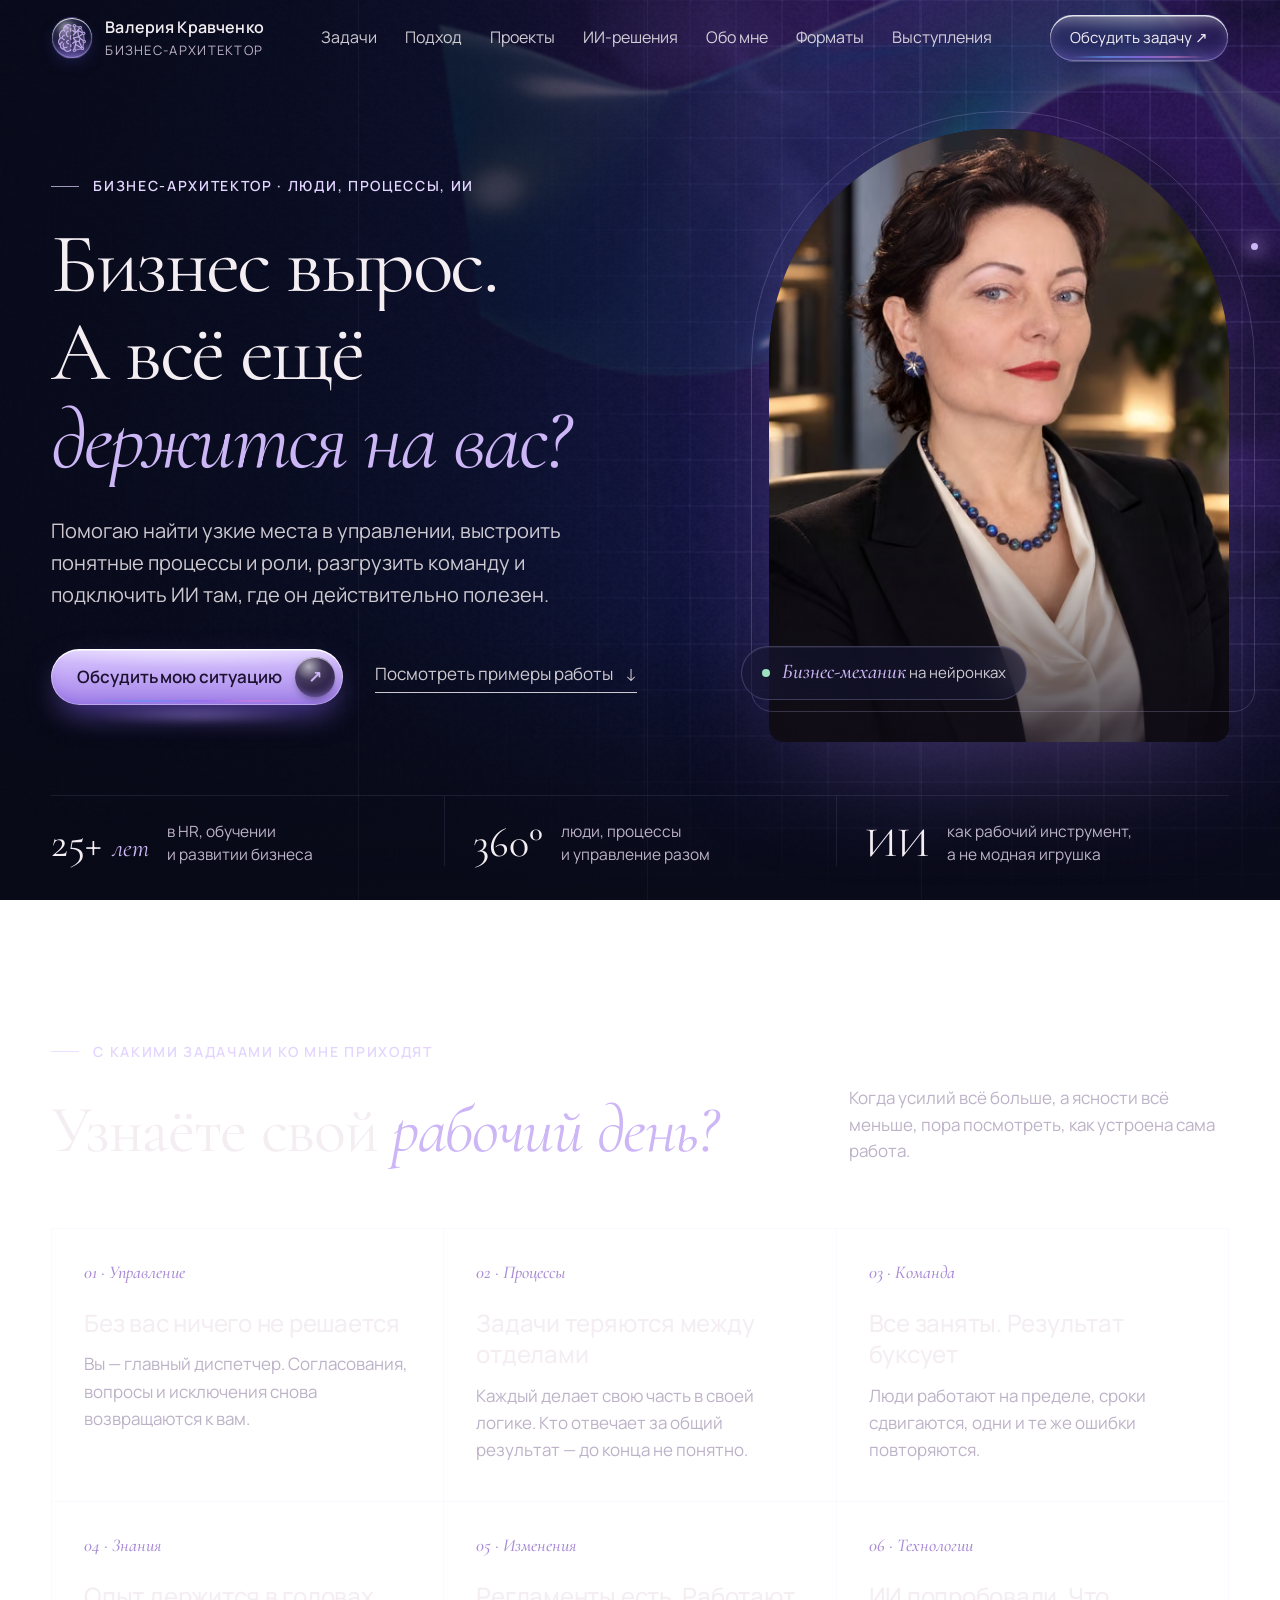
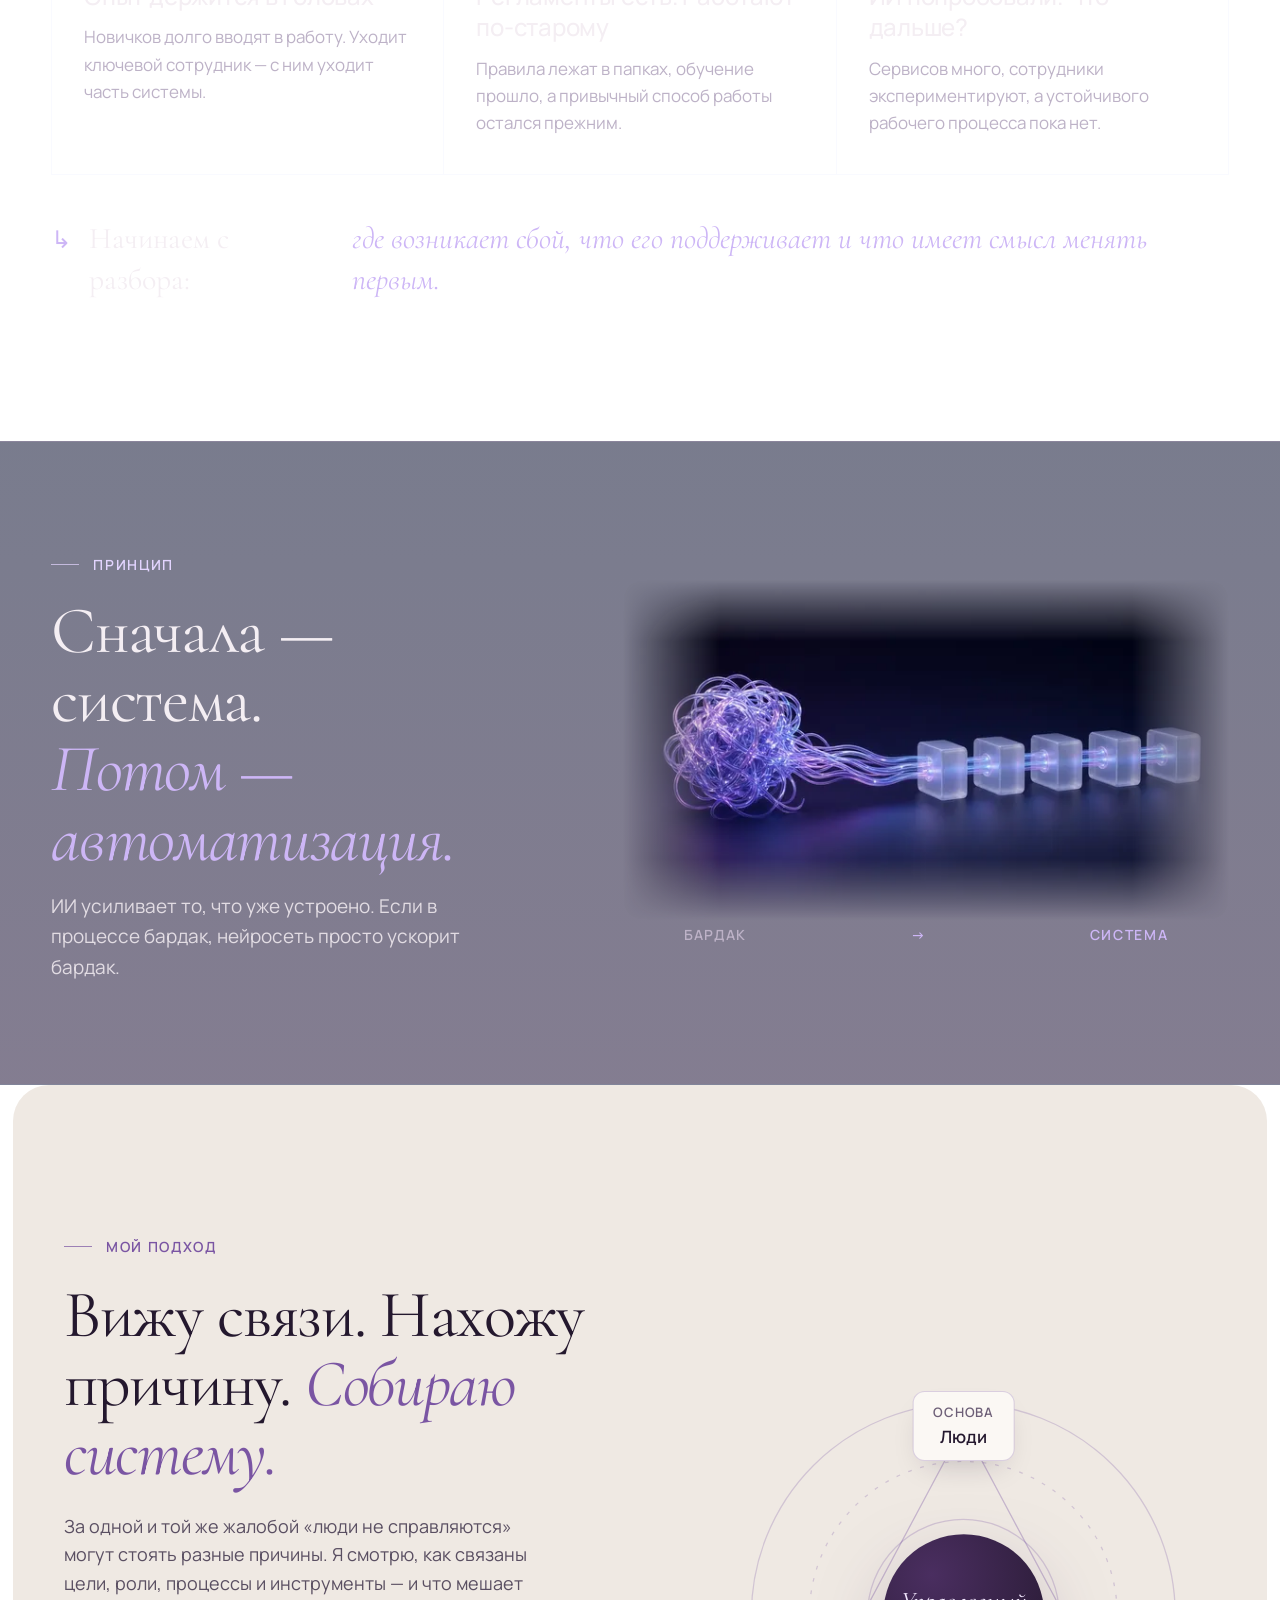
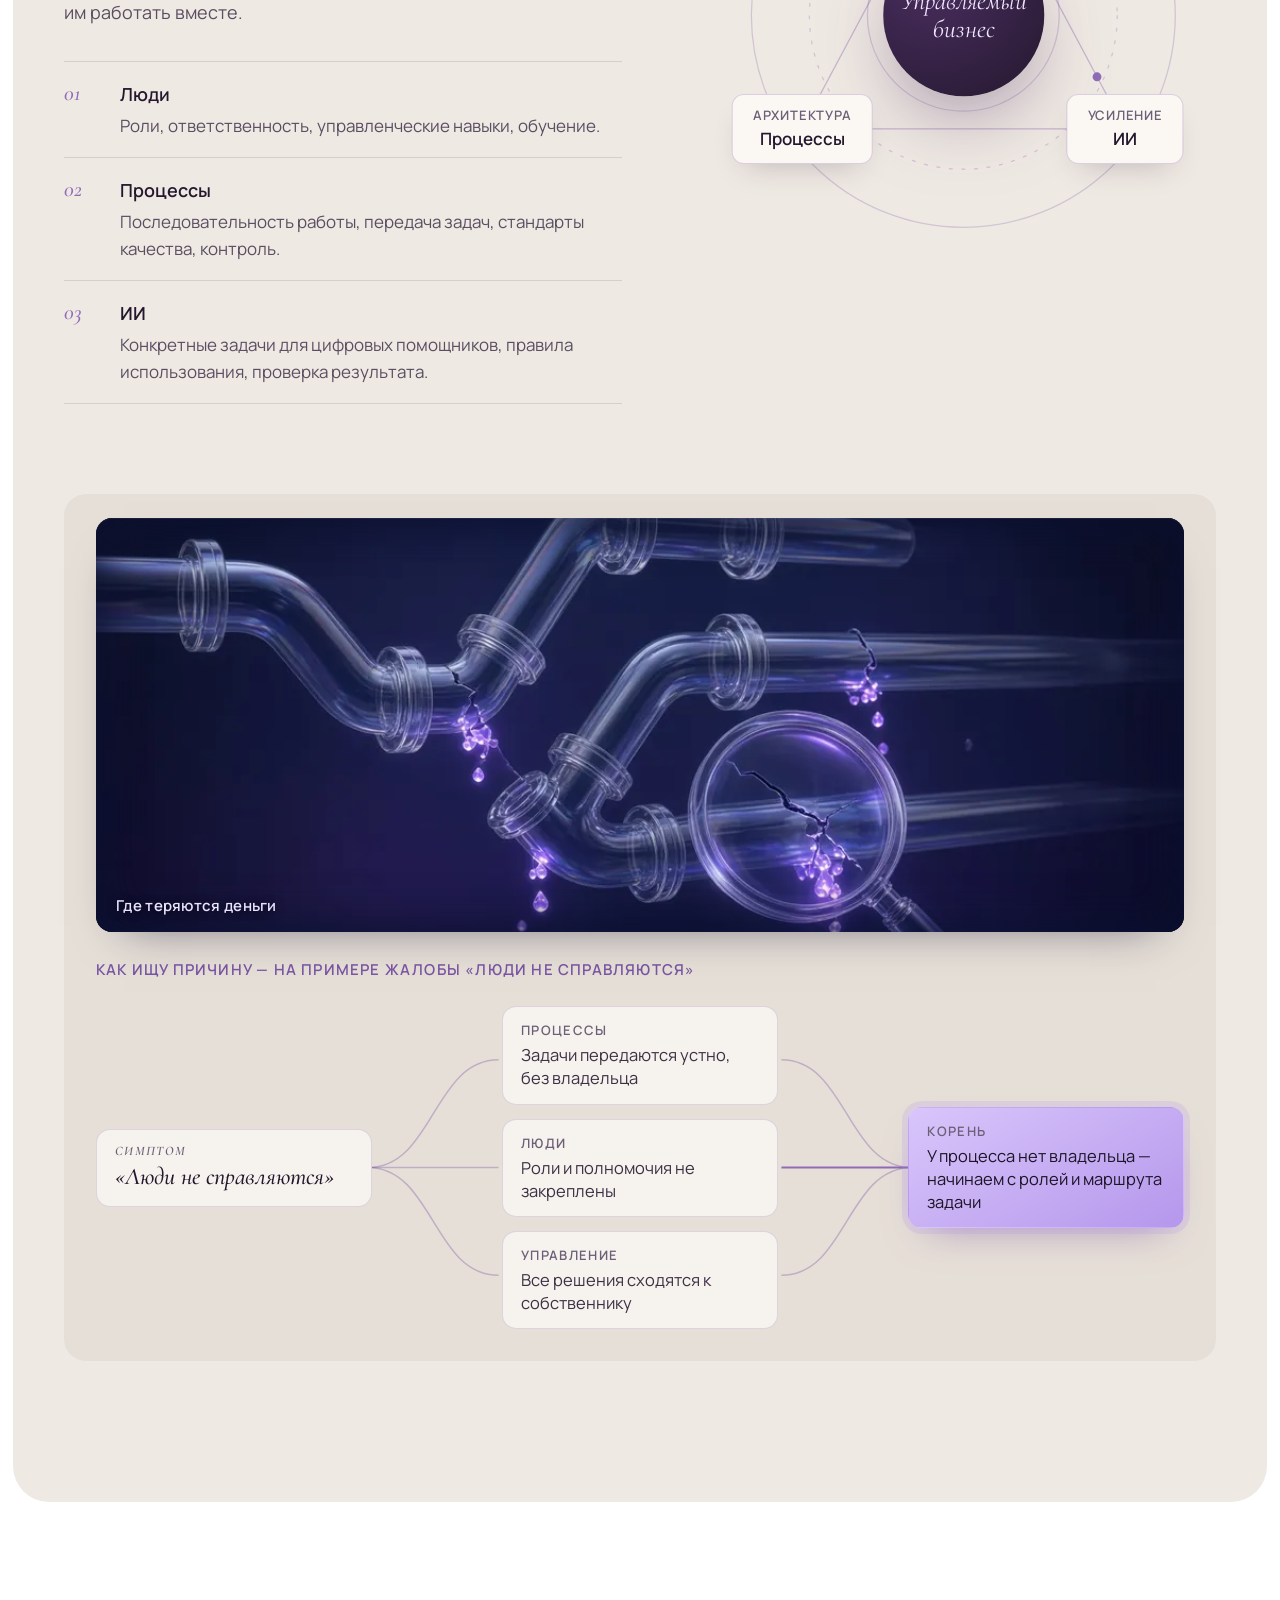
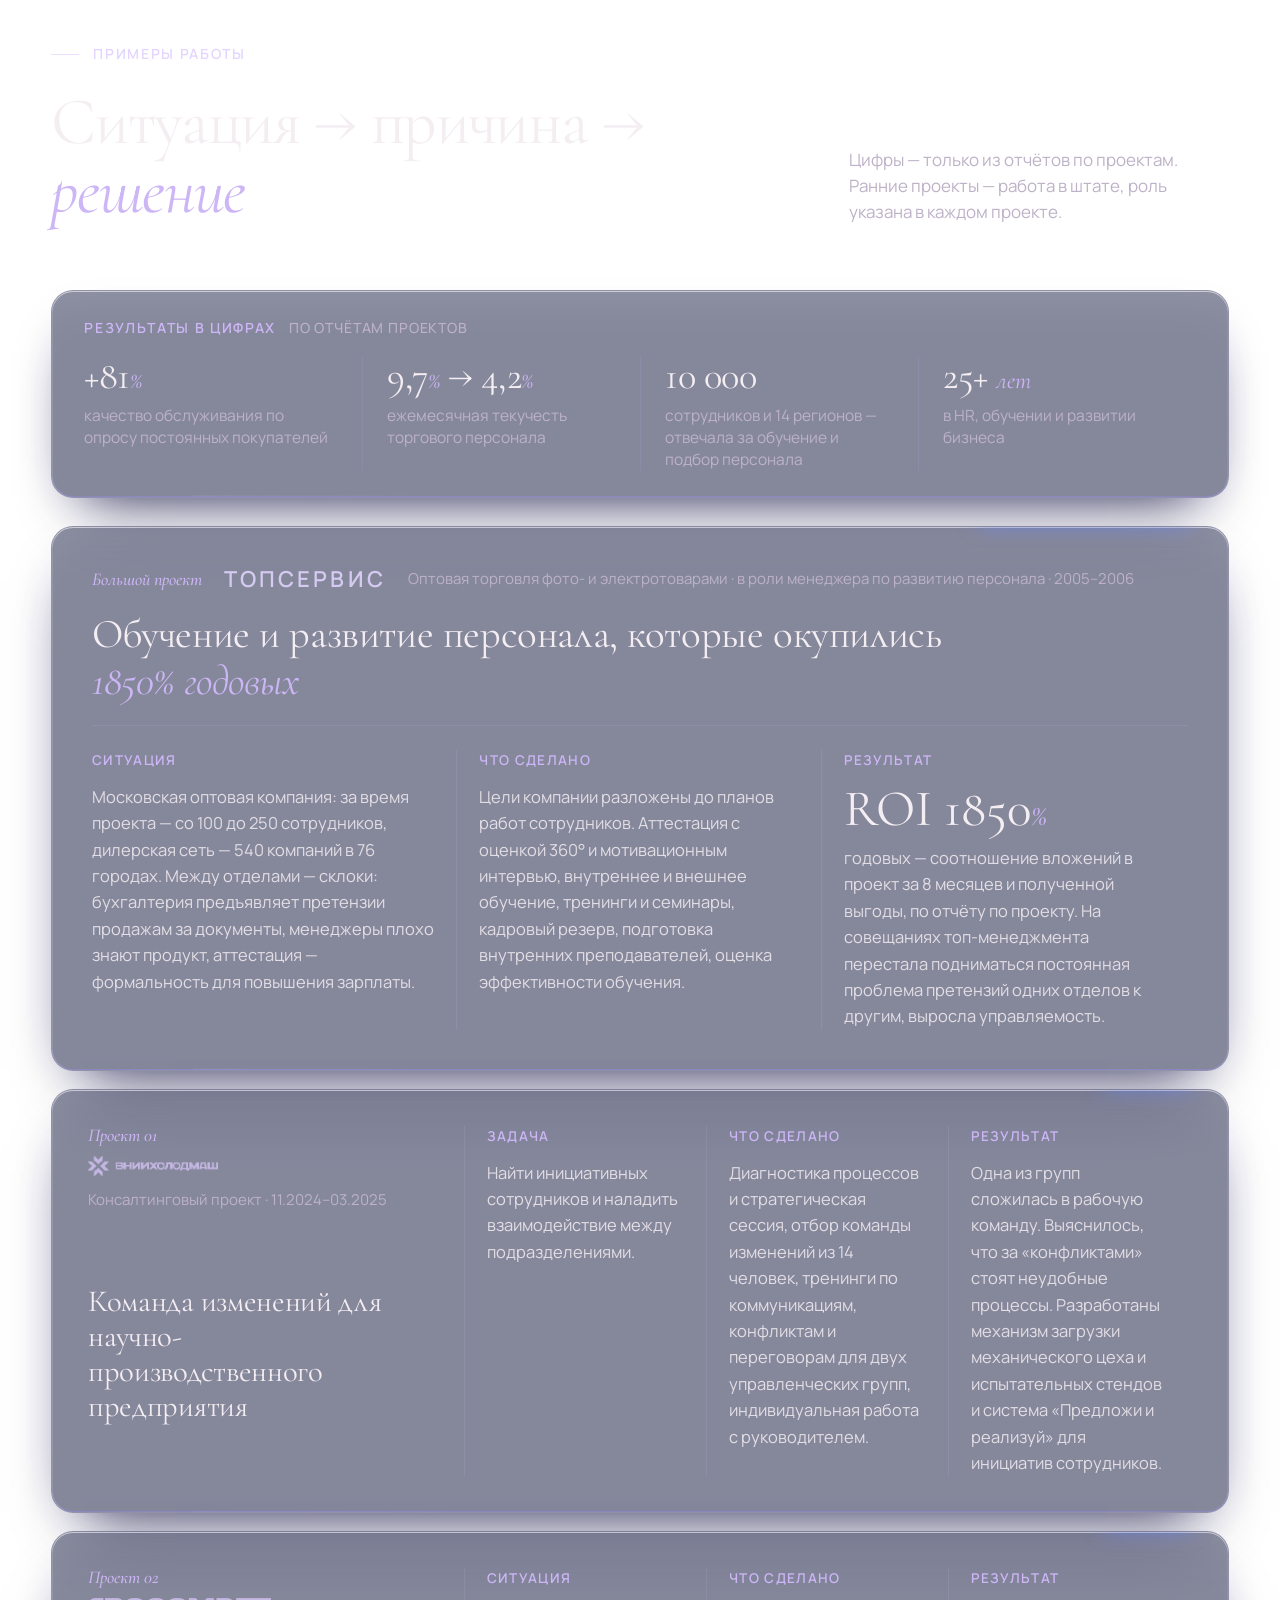
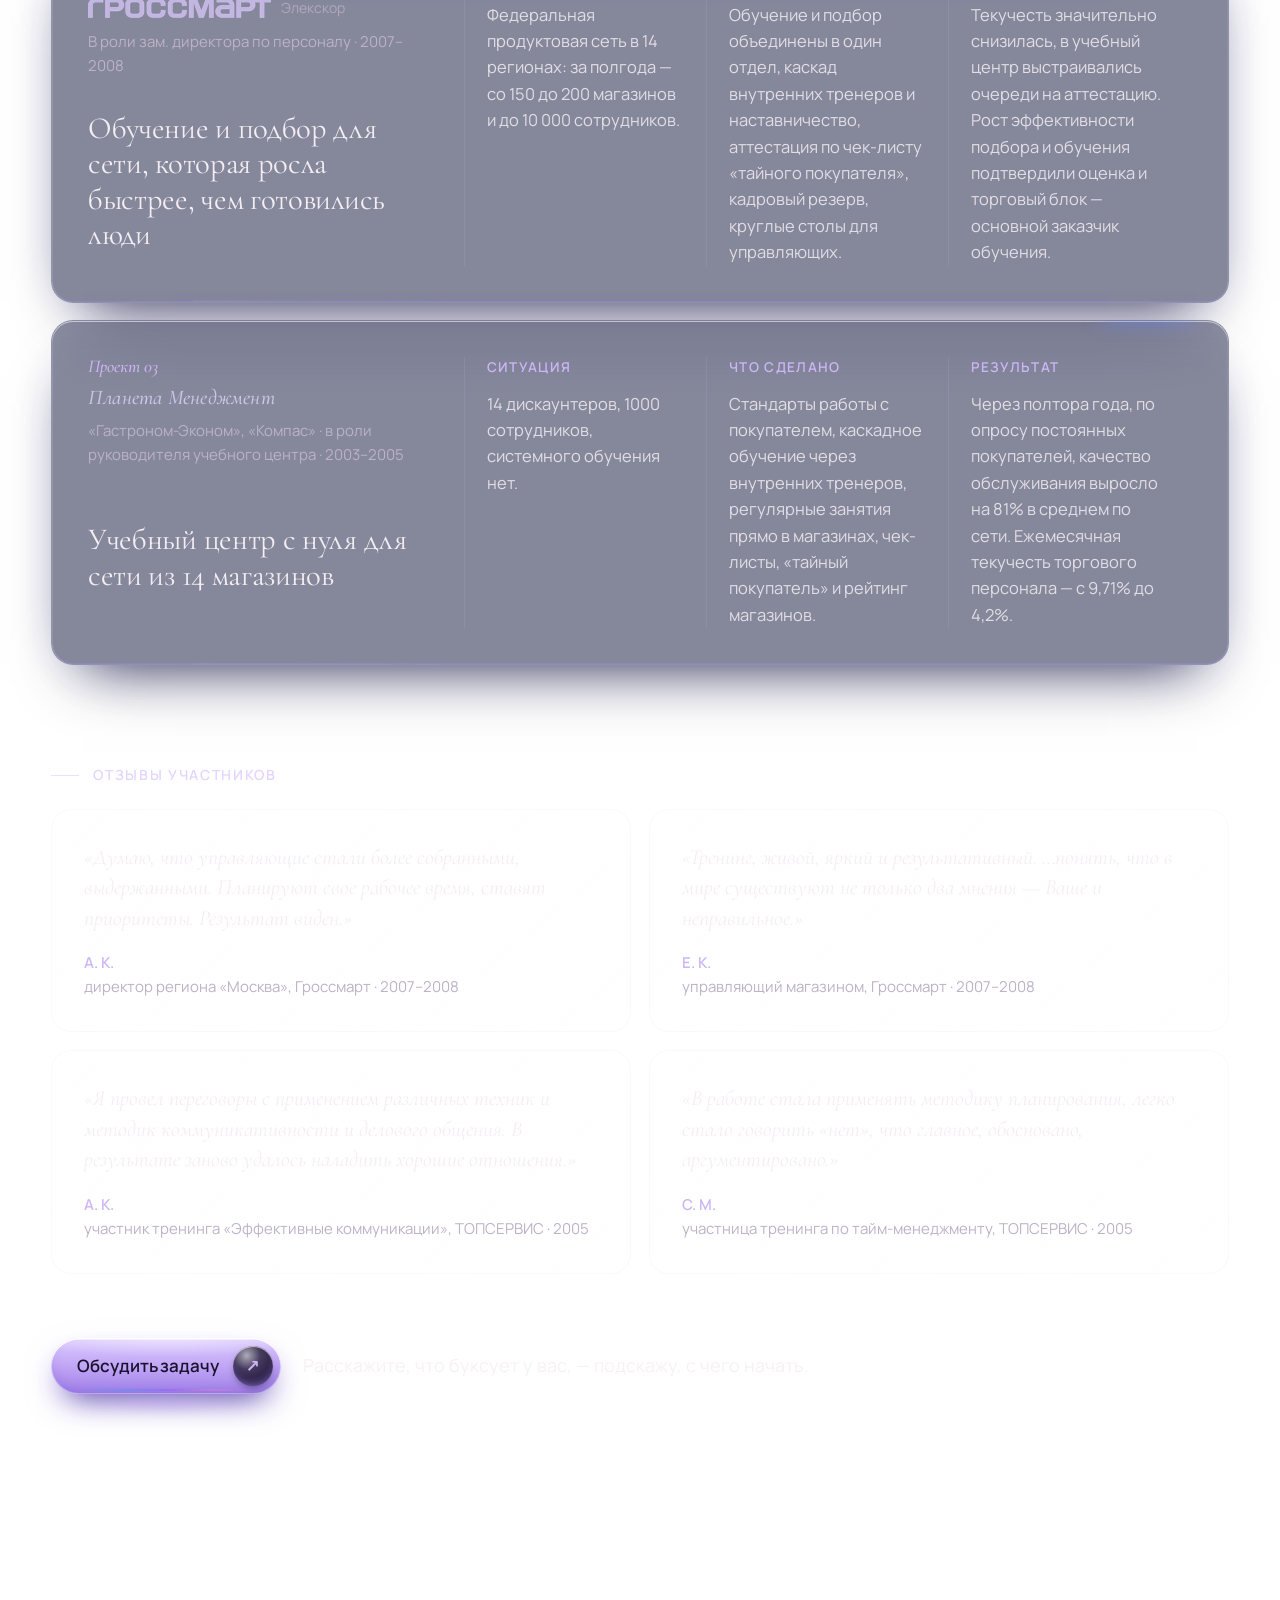
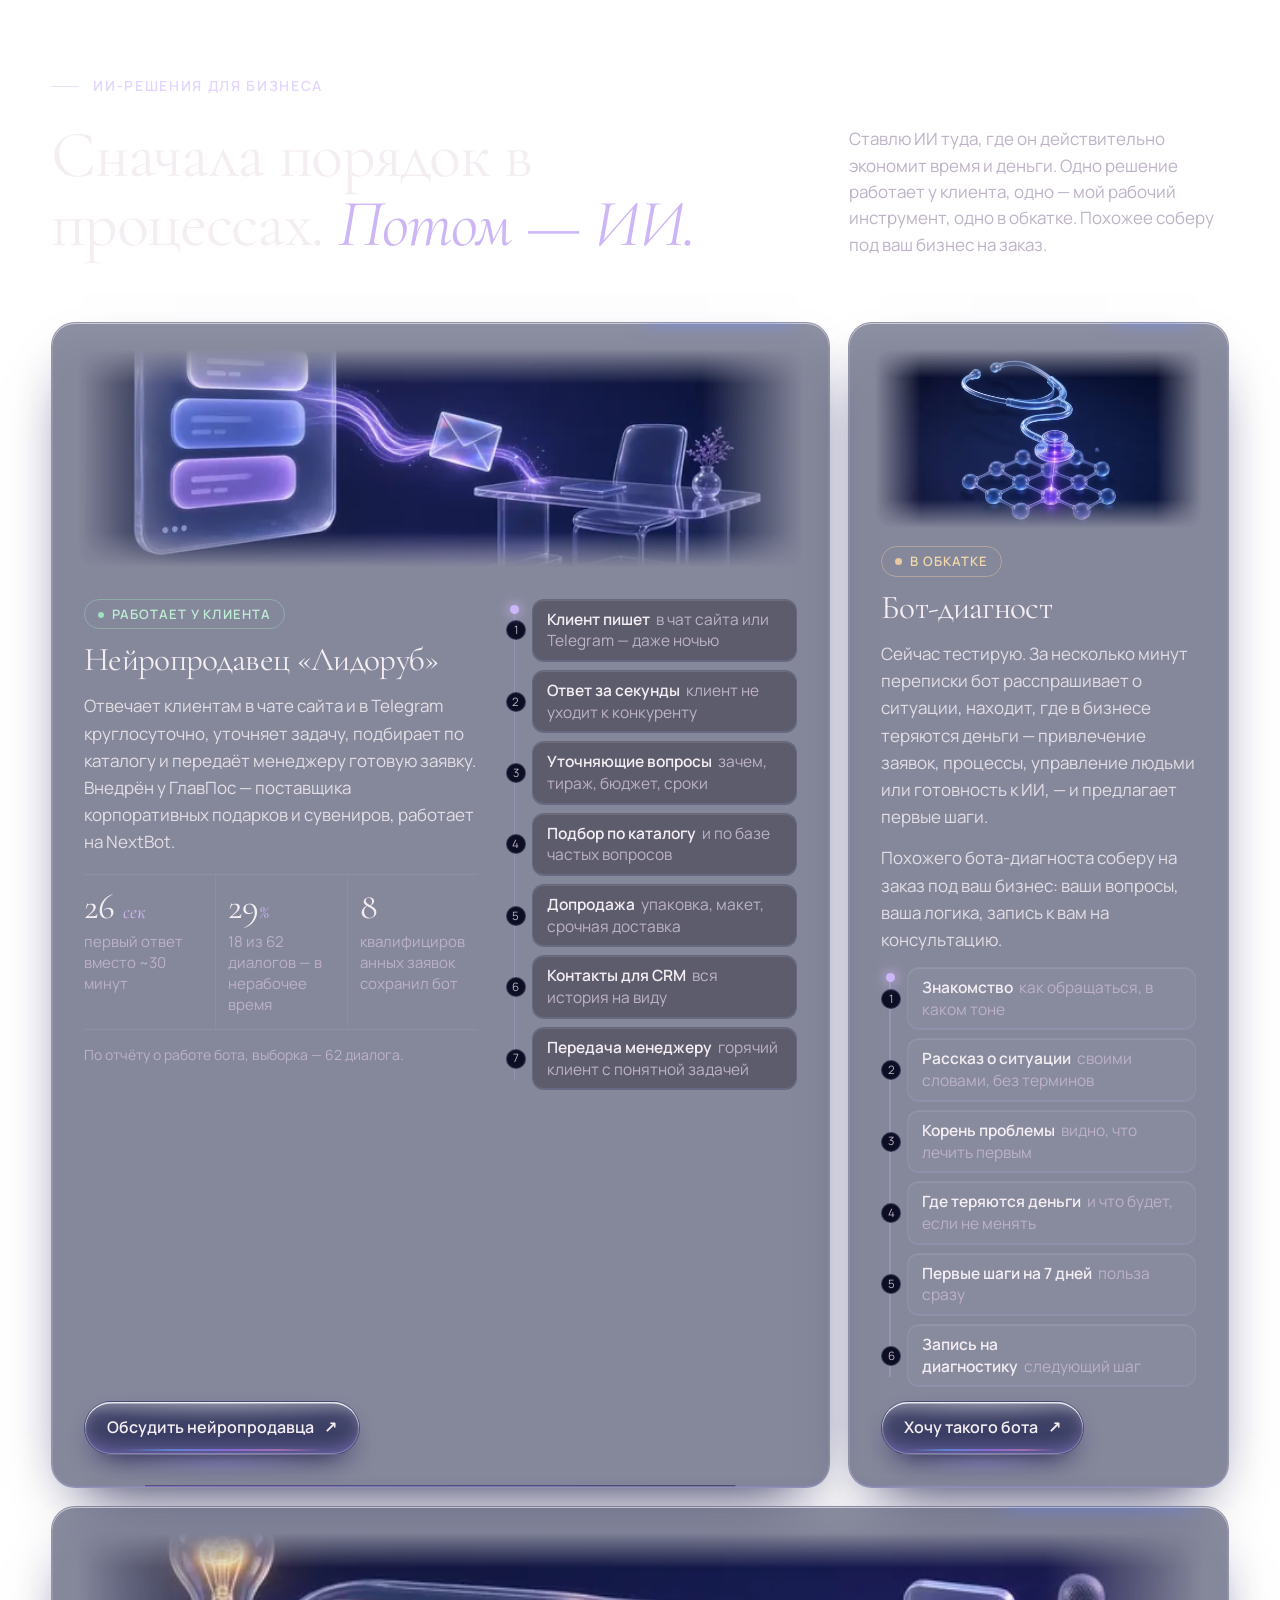
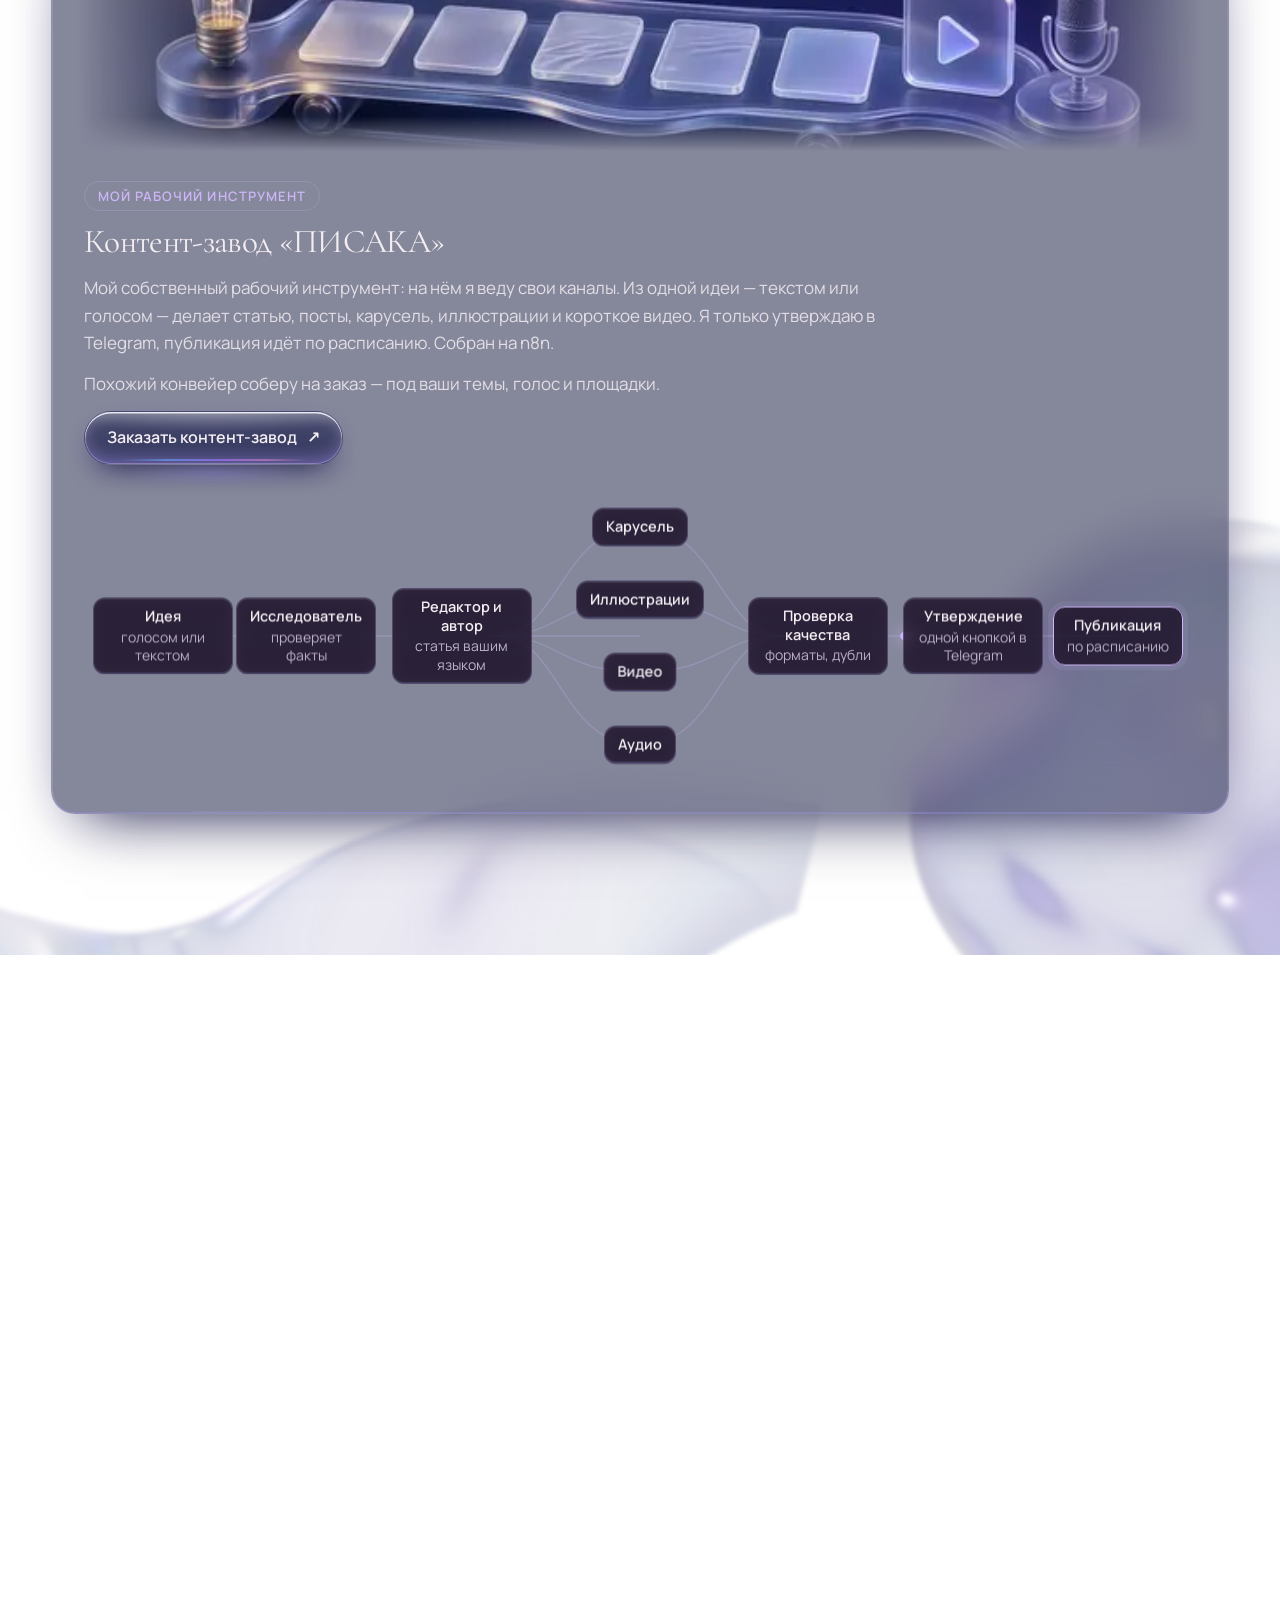
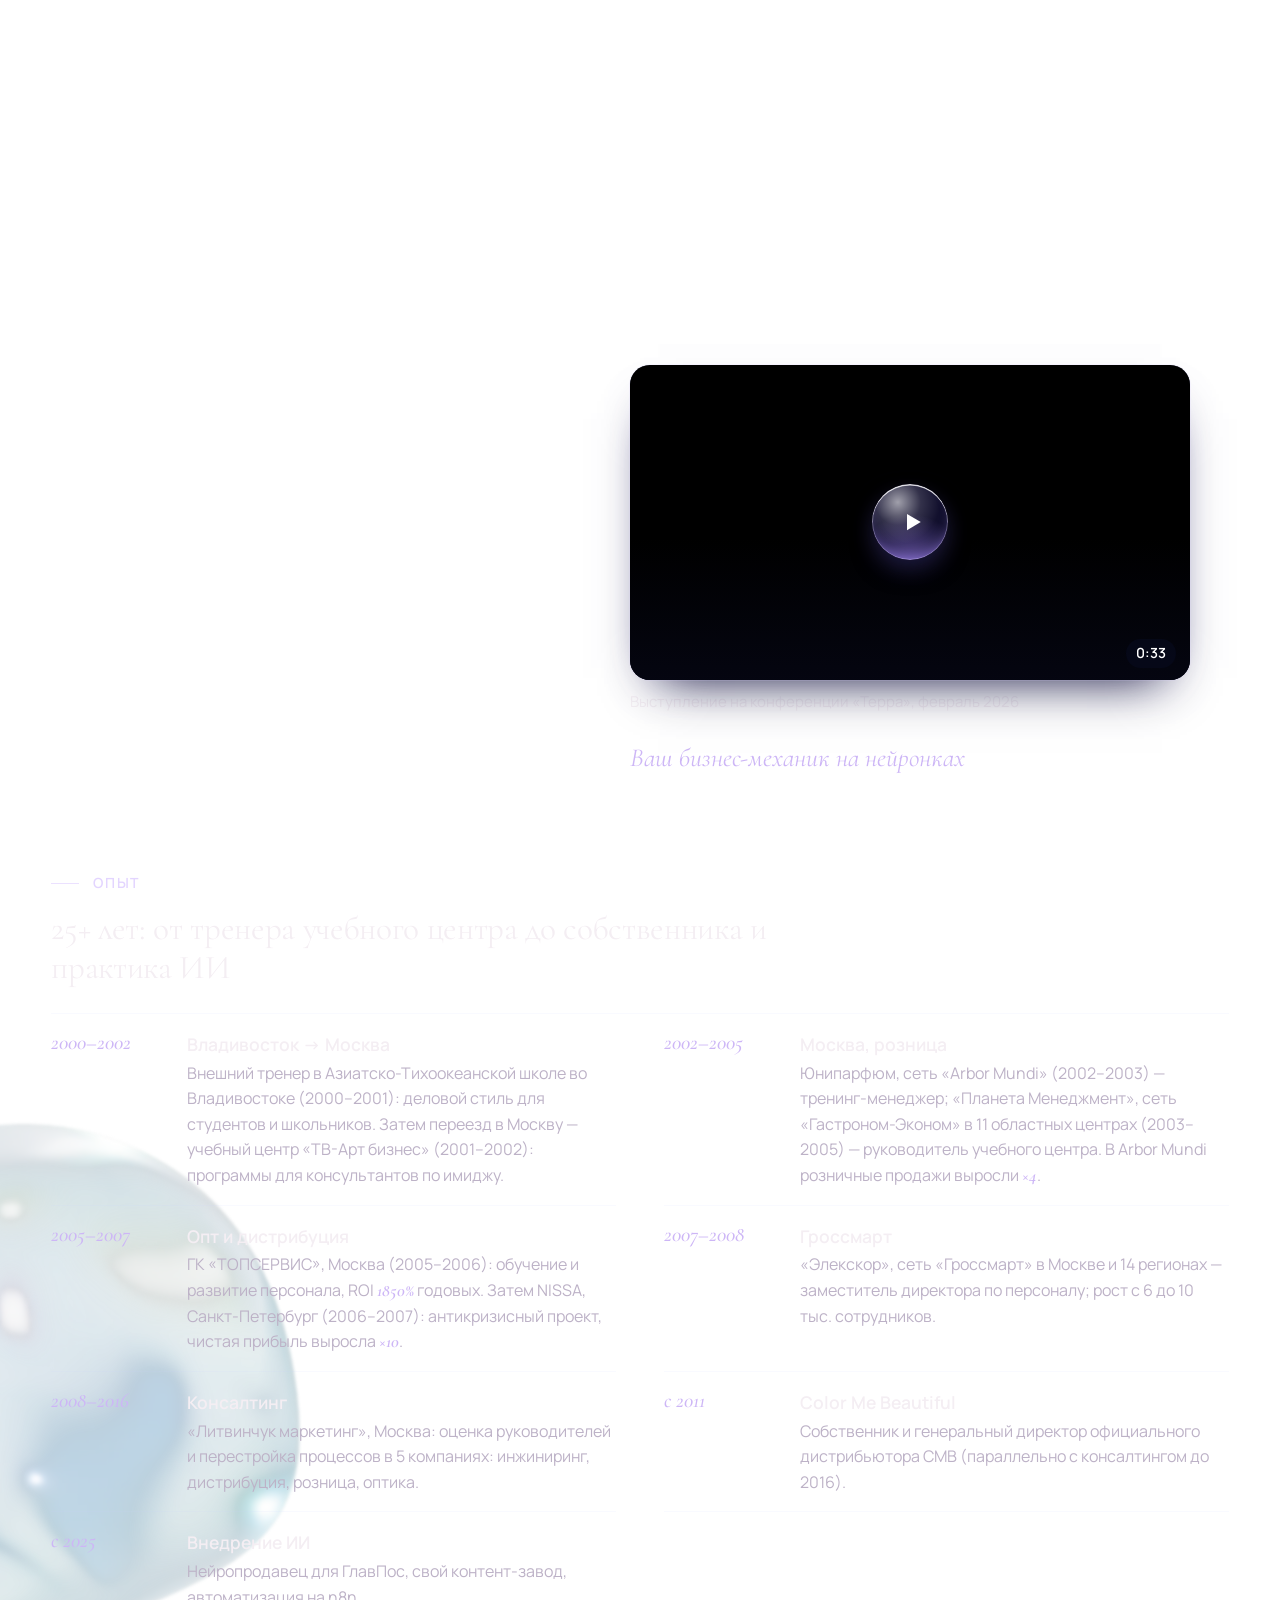
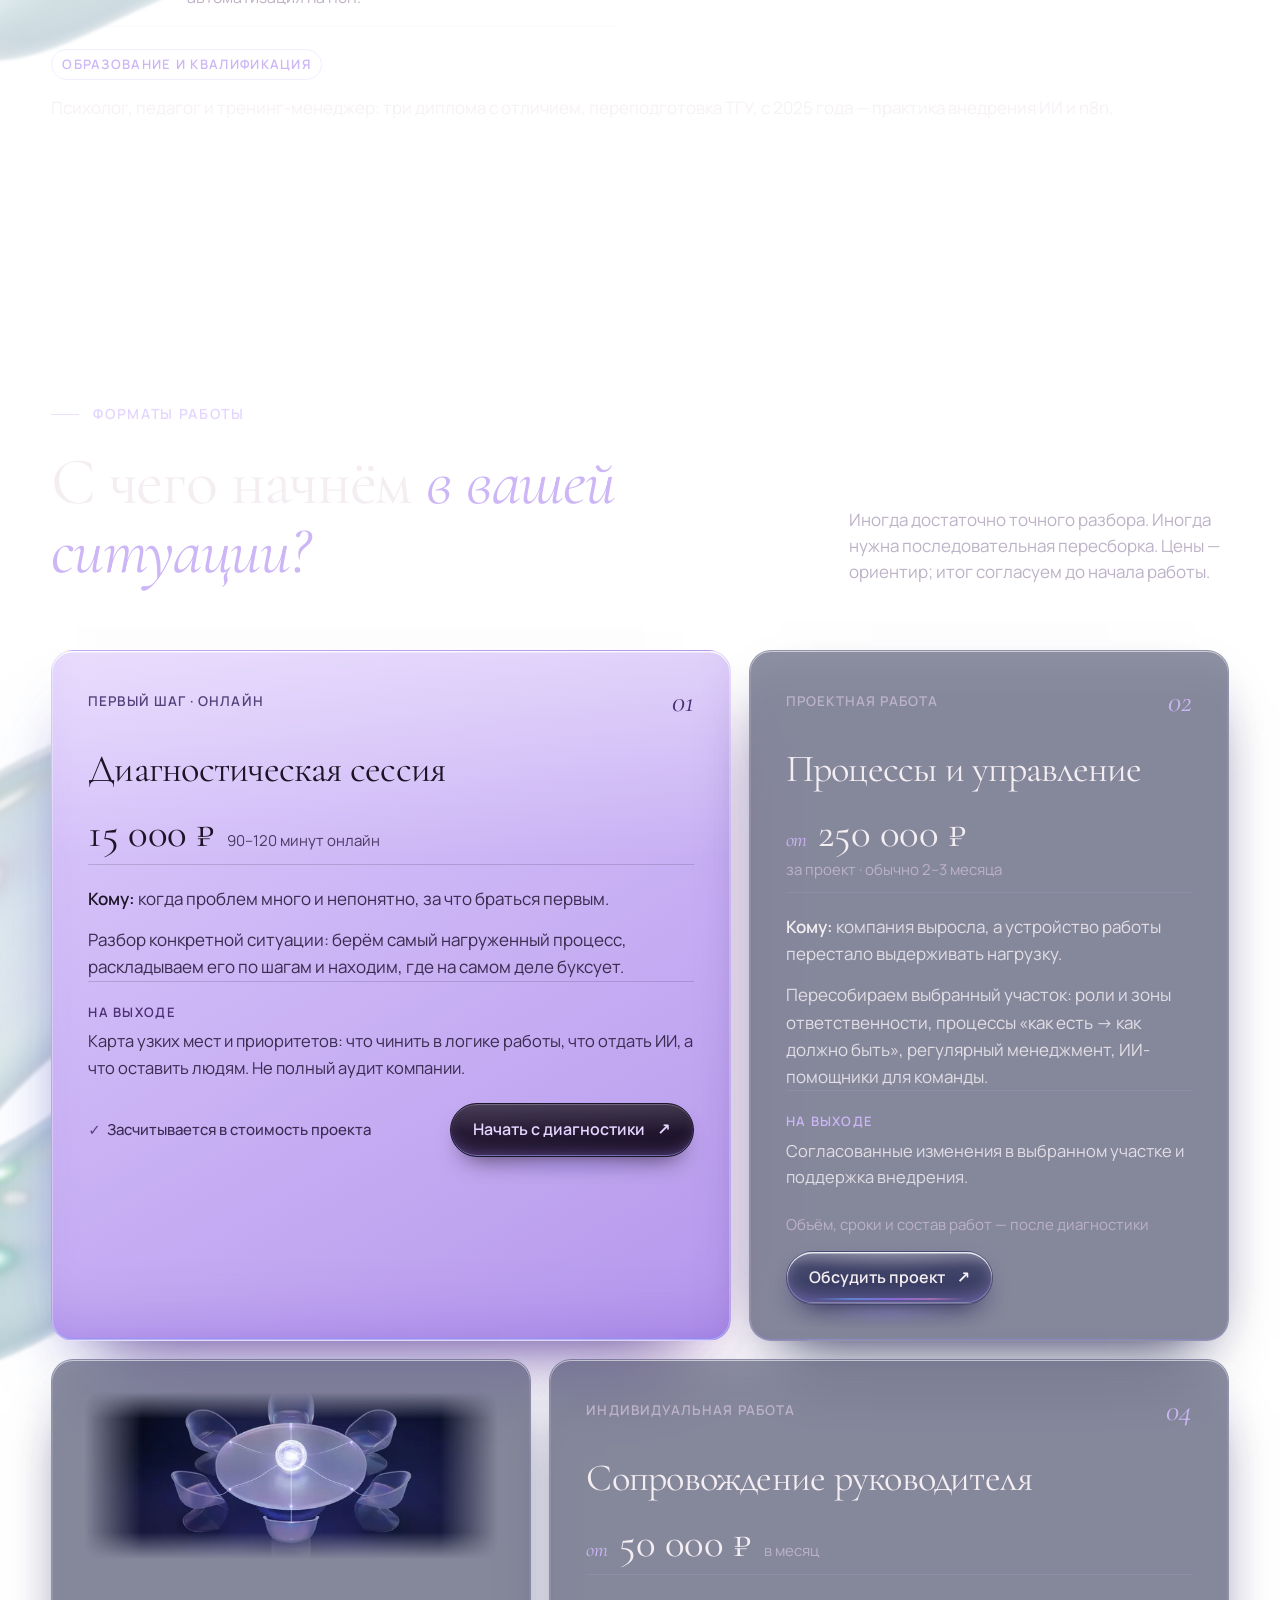
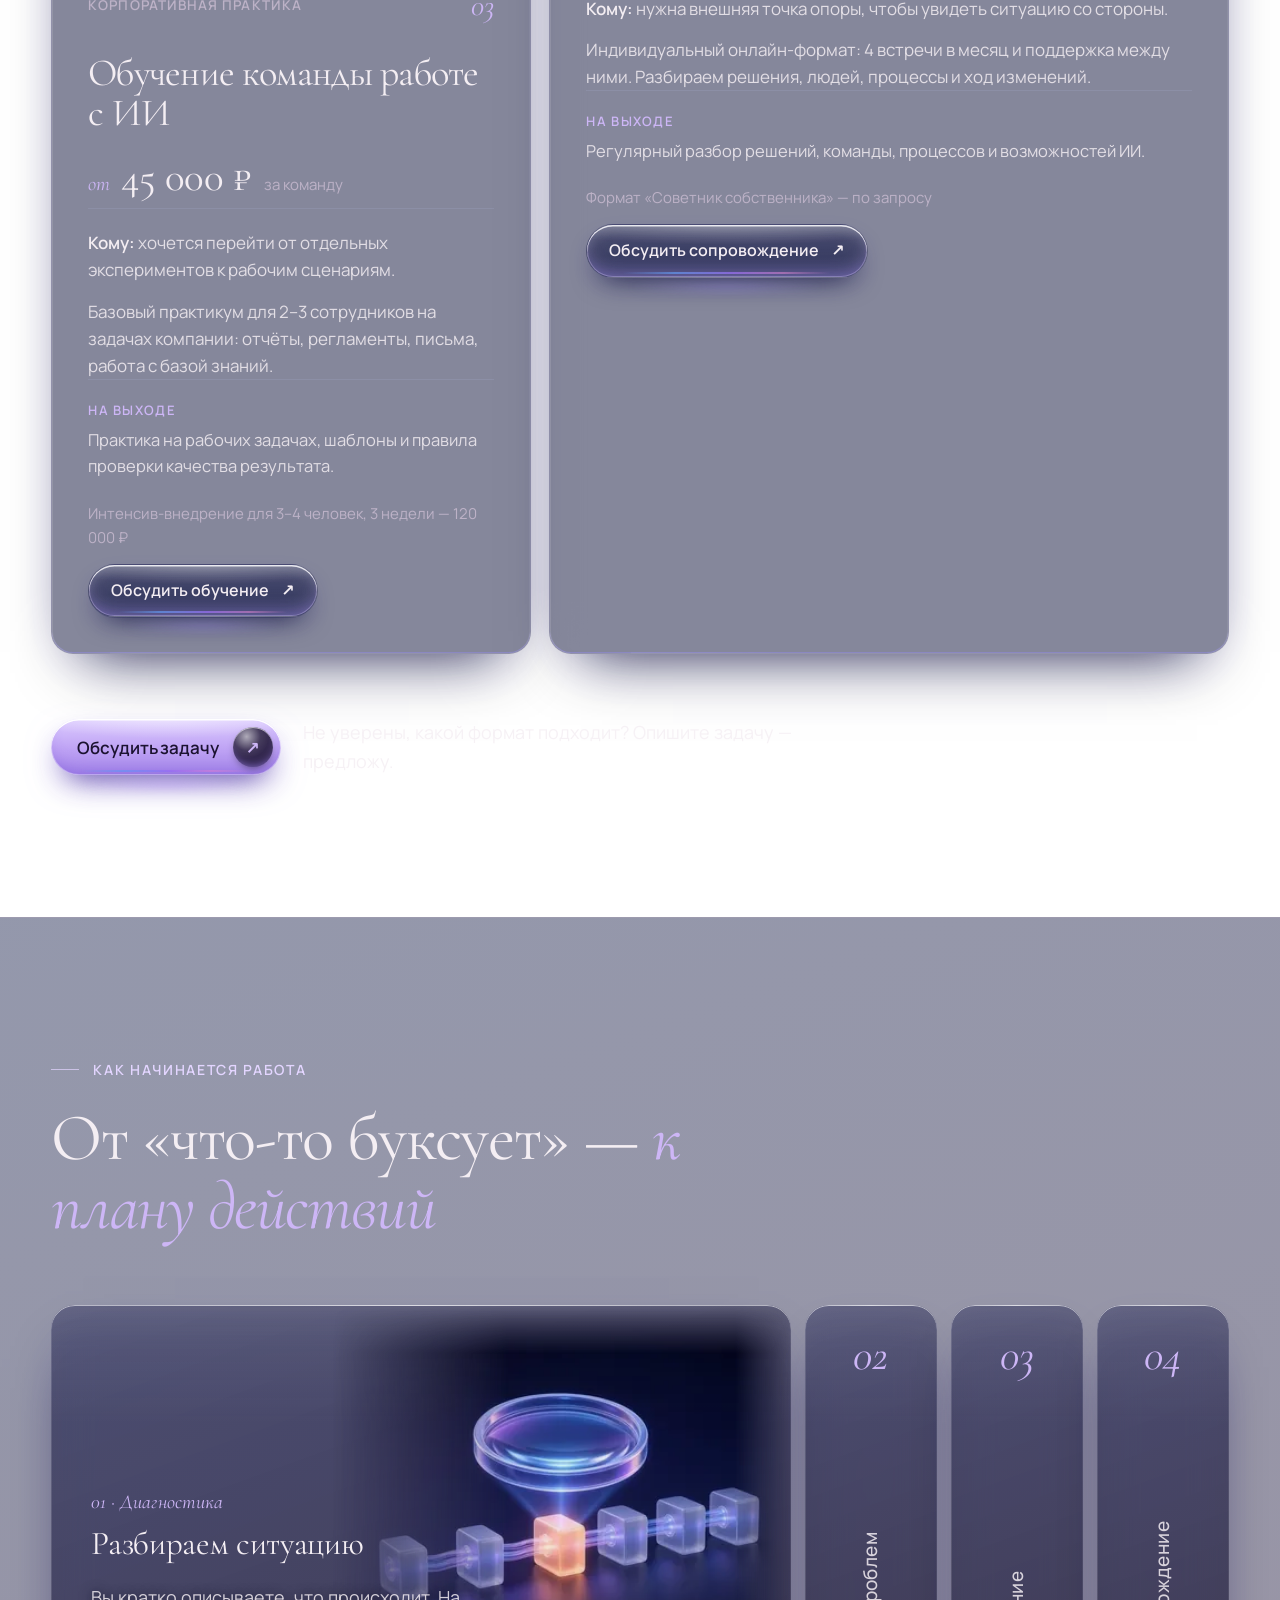
==== commit 9085f934: "Хронология 2000–2002: АТШ во Владивостоке, затем «ТВ-Арт бизнес» в Москве; новая иллюстрация шага 4;" ====
--- a/index.html
+++ b/index.html
@@ -19,7 +19,7 @@
 <link rel="preconnect" href="https://fonts.gstatic.com" crossorigin>
 <link href="https://fonts.googleapis.com/css2?family=Cormorant+Garamond:ital,wght@0,400;0,500;1,400;1,500&family=Manrope:wght@300;400;500;600&display=swap" rel="stylesheet">
 <link rel="preload" as="image" type="image/avif" imagesrcset="assets/img/hero-560.avif 560w, assets/img/hero-960.avif 960w" imagesizes="(max-width: 900px) 62vw, 40vw" fetchpriority="high">
-<link rel="stylesheet" href="assets/css/style.css?v=20261019b">
+<link rel="stylesheet" href="assets/css/style.css?v=20261019c">
 </head>
 <body>
 <a class="skip" href="#main">К содержимому</a>
@@ -323,12 +323,20 @@
         <li><b>Практик внедрения ИИ</b> — собственный контур на n8n, цифровые помощники под задачи команды</li>
       </ul>
       </div>
+      <figure class="about__video" data-reveal>
+        <div class="vplayer" data-src="assets/video/terra-2026.mp4" data-vtt="assets/video/terra-2026.ru.vtt">
+          <picture><source type="image/webp" srcset="assets/video/terra-2026-poster.webp"><img class="vplayer__poster" src="assets/video/terra-2026-poster.jpg" width="960" height="540" alt="Валерия Кравченко на сцене конференции «Терра»" loading="lazy" decoding="async"></picture>
+          <button class="vplayer__play" type="button" aria-label="Смотреть видео: выступление на конференции «Терра», 33 секунды, со звуком и субтитрами"><svg viewBox="0 0 24 24" aria-hidden="true"><path d="M8 5.5v13l11-6.5z" fill="currentColor"/></svg></button>
+          <span class="vplayer__len" aria-hidden="true">0:33</span>
+        </div>
+        <figcaption>Выступление на конференции «Терра», февраль 2026</figcaption>
+      </figure>
       <p class="about__sign" data-reveal>Ваш бизнес-механик на нейронках</p>
     </div>
   </div>
   <div class="wrap experience" id="experience">
     <div class="experience__head" data-reveal><p class="eyebrow">Опыт</p><h3>25+ лет: от тренера учебного центра до собственника и практика ИИ</h3></div>
-    <ol class="timeline" data-reveal data-m-more="Весь опыт по годам"><li><span class="tl__y">2000–2002</span><div><b>Москва, первые тренинги</b><p>Внешний тренер: Азиатско-Тихоокеанская школа (деловой стиль для студентов и школьников) и учебный центр «ТВ-Арт бизнес» (программы для консультантов по имиджу).</p></div></li><li><span class="tl__y">2002–2005</span><div><b>Москва, розница</b><p>Юнипарфюм, сеть «Arbor Mundi» (2002–2003) — тренинг-менеджер; «Планета Менеджмент», сеть «Гастроном-Эконом» в 11 областных центрах (2003–2005) — руководитель учебного центра. В Arbor Mundi розничные продажи выросли <b class="tl__x">×4</b>.</p></div></li><li><span class="tl__y">2005–2007</span><div><b>Опт и дистрибуция</b><p>ГК «ТОПСЕРВИС», Москва (2005–2006): обучение и развитие персонала, ROI <b class="tl__x">1850%</b> годовых. Затем NISSA, Санкт-Петербург (2006–2007): антикризисный проект, чистая прибыль выросла <b class="tl__x">×10</b>.</p></div></li><li><span class="tl__y">2007–2008</span><div><b>Гроссмарт</b><p>«Элекскор», сеть «Гроссмарт» в Москве и 14 регионах — заместитель директора по персоналу; рост с 6 до 10 тыс. сотрудников.</p></div></li><li><span class="tl__y">2008–2016</span><div><b>Консалтинг</b><p>«Литвинчук маркетинг», Москва: оценка руководителей и перестройка процессов в 5 компаниях: инжиниринг, дистрибуция, розница, оптика.</p></div></li><li><span class="tl__y">с 2011</span><div><b>Color Me Beautiful</b><p>Собственник и генеральный директор официального дистрибьютора CMB (параллельно с консалтингом до 2016).</p></div></li><li><span class="tl__y">с 2025</span><div><b>Внедрение ИИ</b><p>Нейропродавец для ГлавПос, свой контент-завод, автоматизация на n8n.</p></div></li></ol>
+    <ol class="timeline" data-reveal data-m-more="Весь опыт по годам"><li><span class="tl__y">2000–2002</span><div><b>Владивосток → Москва</b><p>Внешний тренер в Азиатско-Тихоокеанской школе во Владивостоке (2000–2001): деловой стиль для студентов и школьников. Затем переезд в Москву — учебный центр «ТВ-Арт бизнес» (2001–2002): программы для консультантов по имиджу.</p></div></li><li><span class="tl__y">2002–2005</span><div><b>Москва, розница</b><p>Юнипарфюм, сеть «Arbor Mundi» (2002–2003) — тренинг-менеджер; «Планета Менеджмент», сеть «Гастроном-Эконом» в 11 областных центрах (2003–2005) — руководитель учебного центра. В Arbor Mundi розничные продажи выросли <b class="tl__x">×4</b>.</p></div></li><li><span class="tl__y">2005–2007</span><div><b>Опт и дистрибуция</b><p>ГК «ТОПСЕРВИС», Москва (2005–2006): обучение и развитие персонала, ROI <b class="tl__x">1850%</b> годовых. Затем NISSA, Санкт-Петербург (2006–2007): антикризисный проект, чистая прибыль выросла <b class="tl__x">×10</b>.</p></div></li><li><span class="tl__y">2007–2008</span><div><b>Гроссмарт</b><p>«Элекскор», сеть «Гроссмарт» в Москве и 14 регионах — заместитель директора по персоналу; рост с 6 до 10 тыс. сотрудников.</p></div></li><li><span class="tl__y">2008–2016</span><div><b>Консалтинг</b><p>«Литвинчук маркетинг», Москва: оценка руководителей и перестройка процессов в 5 компаниях: инжиниринг, дистрибуция, розница, оптика.</p></div></li><li><span class="tl__y">с 2011</span><div><b>Color Me Beautiful</b><p>Собственник и генеральный директор официального дистрибьютора CMB (параллельно с консалтингом до 2016).</p></div></li><li><span class="tl__y">с 2025</span><div><b>Внедрение ИИ</b><p>Нейропродавец для ГлавПос, свой контент-завод, автоматизация на n8n.</p></div></li></ol>
     <p class="edu" data-reveal><span>Образование и квалификация</span>Психолог, педагог и тренинг-менеджер: три диплома с отличием, переподготовка ТГУ, с 2025 года — практика внедрения ИИ и n8n.</p>
   </div>
 </section>
@@ -559,9 +567,9 @@
 </svg>
 
 <script src="assets/js/lenis.min.js" defer></script>
-<script src="assets/js/mesh.js?v=20261019b" defer></script>
-<script src="assets/js/main.js?v=20261019b" defer></script>
-<script src="assets/js/effects.js?v=20261019b" defer></script>
-<script src="assets/js/mobile.js?v=20261019b" defer></script>
+<script src="assets/js/mesh.js?v=20261019c" defer></script>
+<script src="assets/js/main.js?v=20261019c" defer></script>
+<script src="assets/js/effects.js?v=20261019c" defer></script>
+<script src="assets/js/mobile.js?v=20261019c" defer></script>
 </body>
 </html>
--- a/assets/css/style.css
+++ b/assets/css/style.css
@@ -1294,3 +1294,22 @@
 /* Принцип: подписи в одну строку под иллюстрацией */
 .chaos--ill figcaption{display:flex!important;justify-content:space-between;align-items:baseline;gap:12px;white-space:nowrap;padding:0 10%}
 .chaos--ill figcaption span:last-child{padding-left:0!important}
+
+/* ---------- v14: видео в «Обо мне» ---------- */
+.about__video{margin:26px 0 8px;max-width:560px}
+.vplayer{position:relative;aspect-ratio:16/9;border-radius:20px;overflow:hidden;background:#0b1030;box-shadow:inset 0 1px 0 rgba(255,255,255,.5),0 0 0 1px rgba(215,205,255,.18),0 26px 50px -28px rgba(4,6,26,.9),0 18px 46px -30px rgba(110,100,255,.5)}
+.vplayer img,.vplayer video{display:block;width:100%;height:100%;object-fit:cover;background:#000}
+.vplayer::after{content:'';position:absolute;inset:0;background:linear-gradient(180deg,rgba(8,10,30,0) 55%,rgba(8,10,30,.55));pointer-events:none}
+.vplayer.is-playing::after{display:none}
+.vplayer__play{position:absolute;left:50%;top:50%;z-index:2;width:76px;height:76px;margin:-38px 0 0 -38px;border-radius:50%;border:0;cursor:pointer;color:#fff;display:grid;place-items:center;
+  background:radial-gradient(circle at 34% 24%,rgba(255,255,255,.6) 0%,rgba(255,255,255,.14) 30%,rgba(255,255,255,0) 55%),radial-gradient(circle at 50% 115%,rgba(170,140,255,.6),rgba(170,140,255,0) 60%),rgba(40,36,100,.45);
+  box-shadow:inset 0 1.5px 0 rgba(255,255,255,.8),inset 0 0 0 1px rgba(225,215,255,.35),inset 0 -8px 14px -8px rgba(170,140,255,.7),0 12px 30px -10px rgba(5,8,30,.9),0 10px 30px -10px rgba(140,120,255,.6);
+  backdrop-filter:blur(10px) saturate(1.4);-webkit-backdrop-filter:blur(10px) saturate(1.4);transition:transform .35s var(--ease)}
+.vplayer__play svg{width:30px;height:30px;margin-left:4px}
+.vplayer__play:hover{transform:scale(1.06)}
+.vplayer__play:focus-visible{outline:2px solid var(--lilac);outline-offset:4px}
+.vplayer__len{position:absolute;right:14px;bottom:12px;z-index:2;font-size:14px;font-weight:600;color:#fff;padding:3px 10px;border-radius:999px;background:rgba(8,10,30,.6)}
+.about__video figcaption{margin-top:10px;font-size:15px;color:var(--ink-soft)}
+video::cue{font-size:1.05em;background:rgba(8,10,30,.72);color:#fff}
+@media (max-width:768px){.about__video{margin:18px 0 4px}.vplayer__play{width:64px;height:64px;margin:-32px 0 0 -32px}.about__video figcaption{font-size:14px}}
+@media (prefers-reduced-motion:reduce){.vplayer__play{transition:none}}
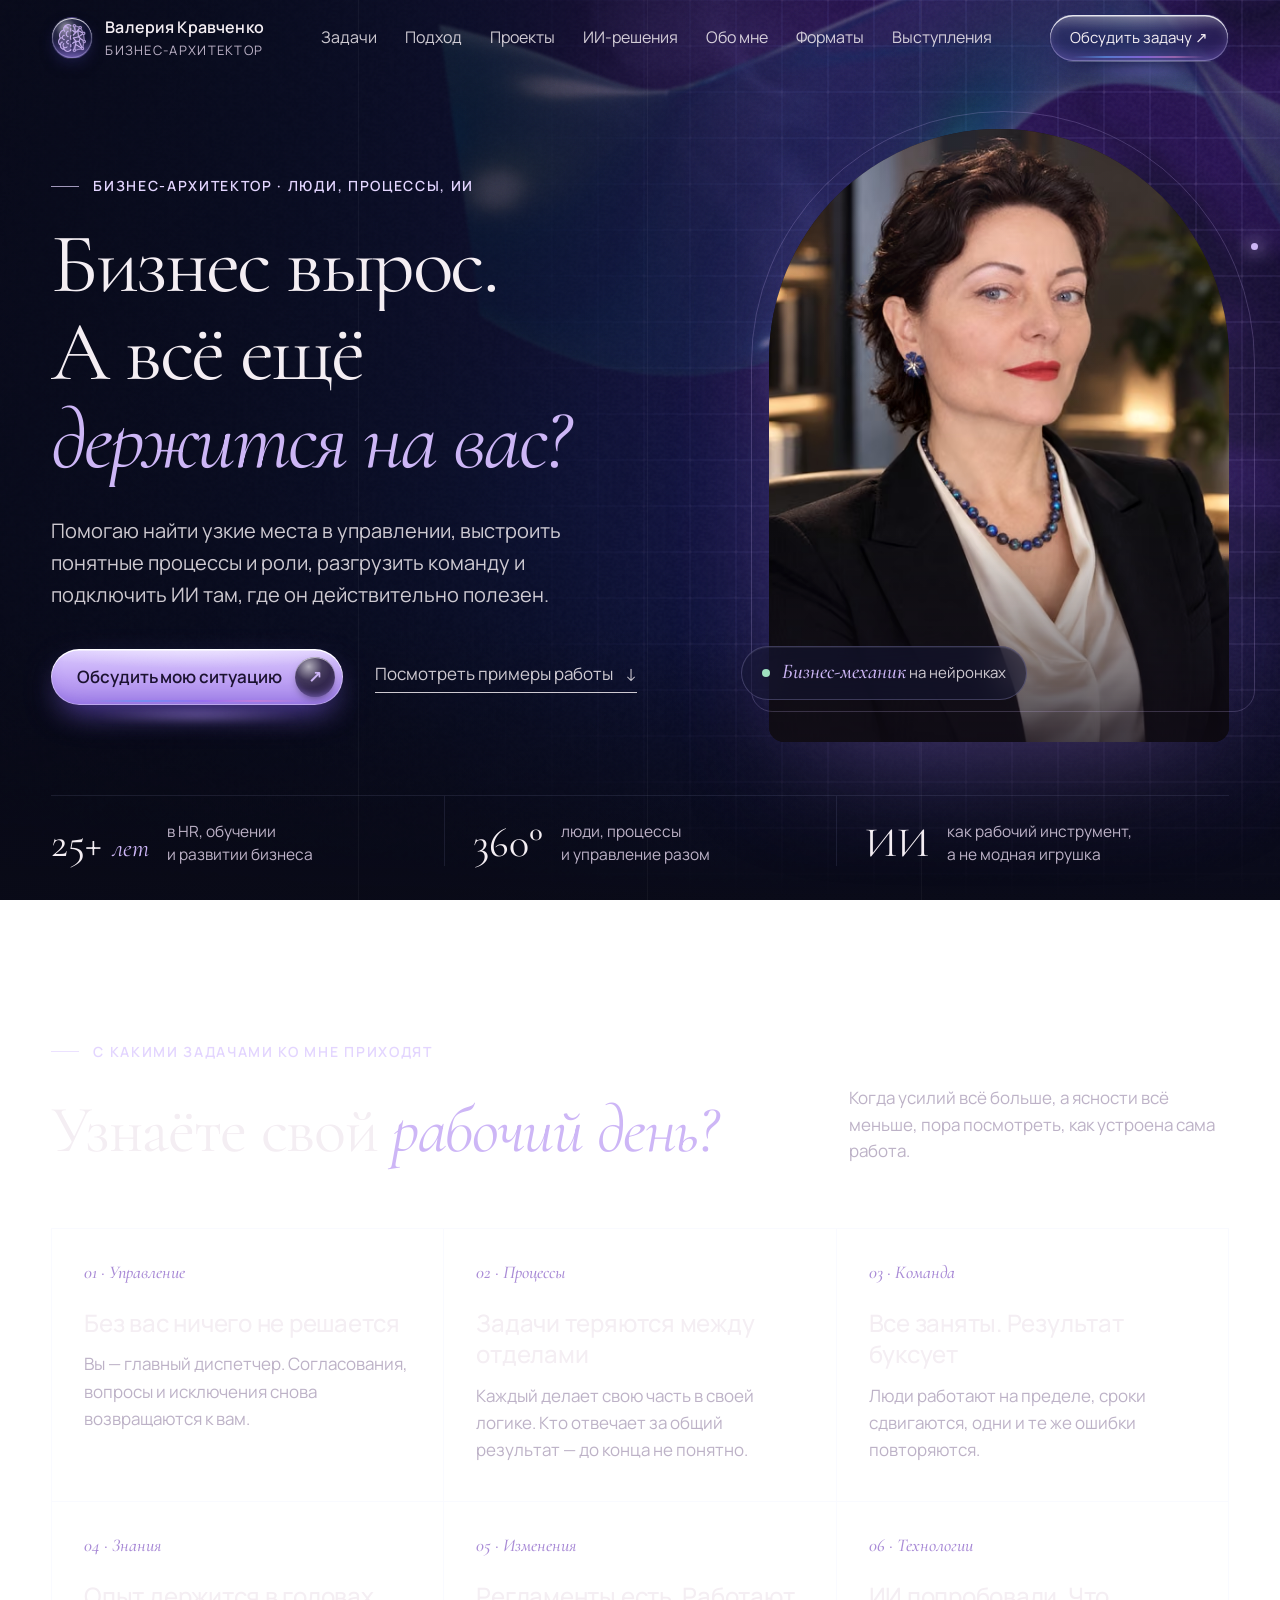
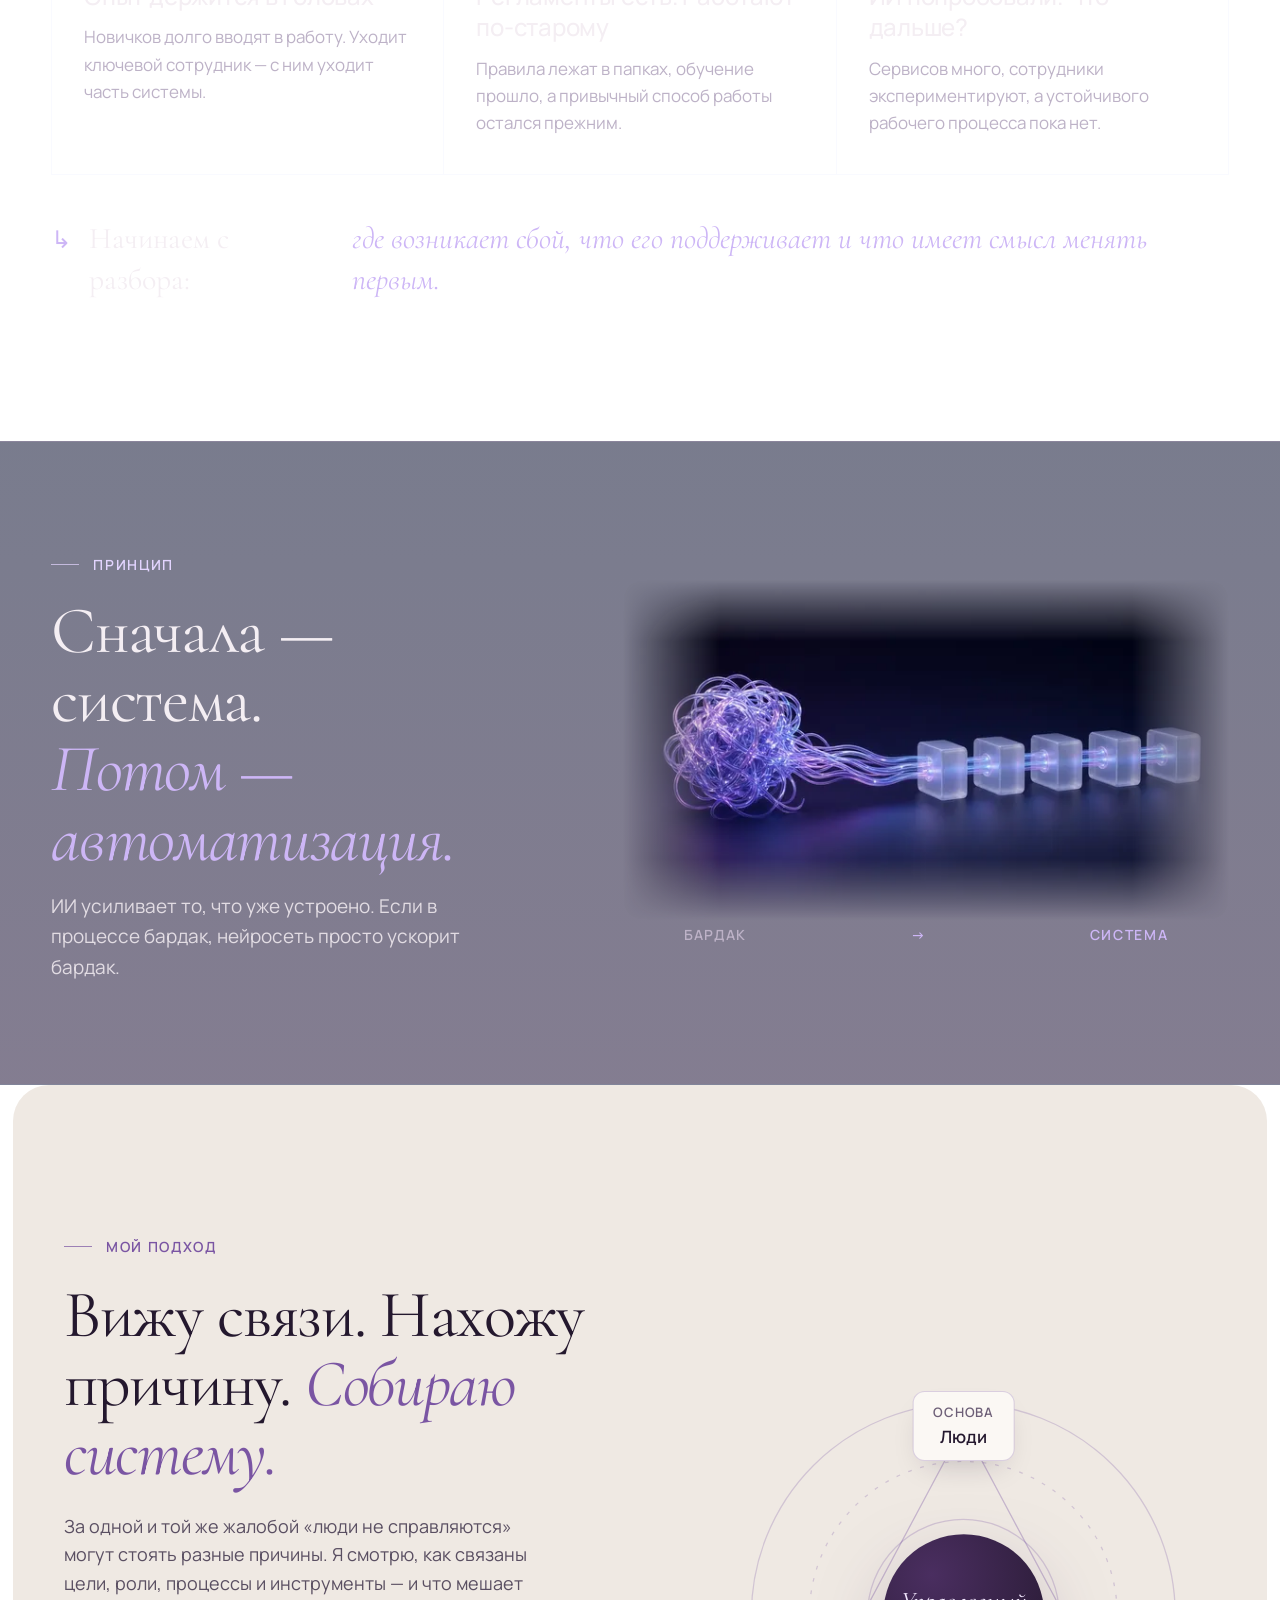
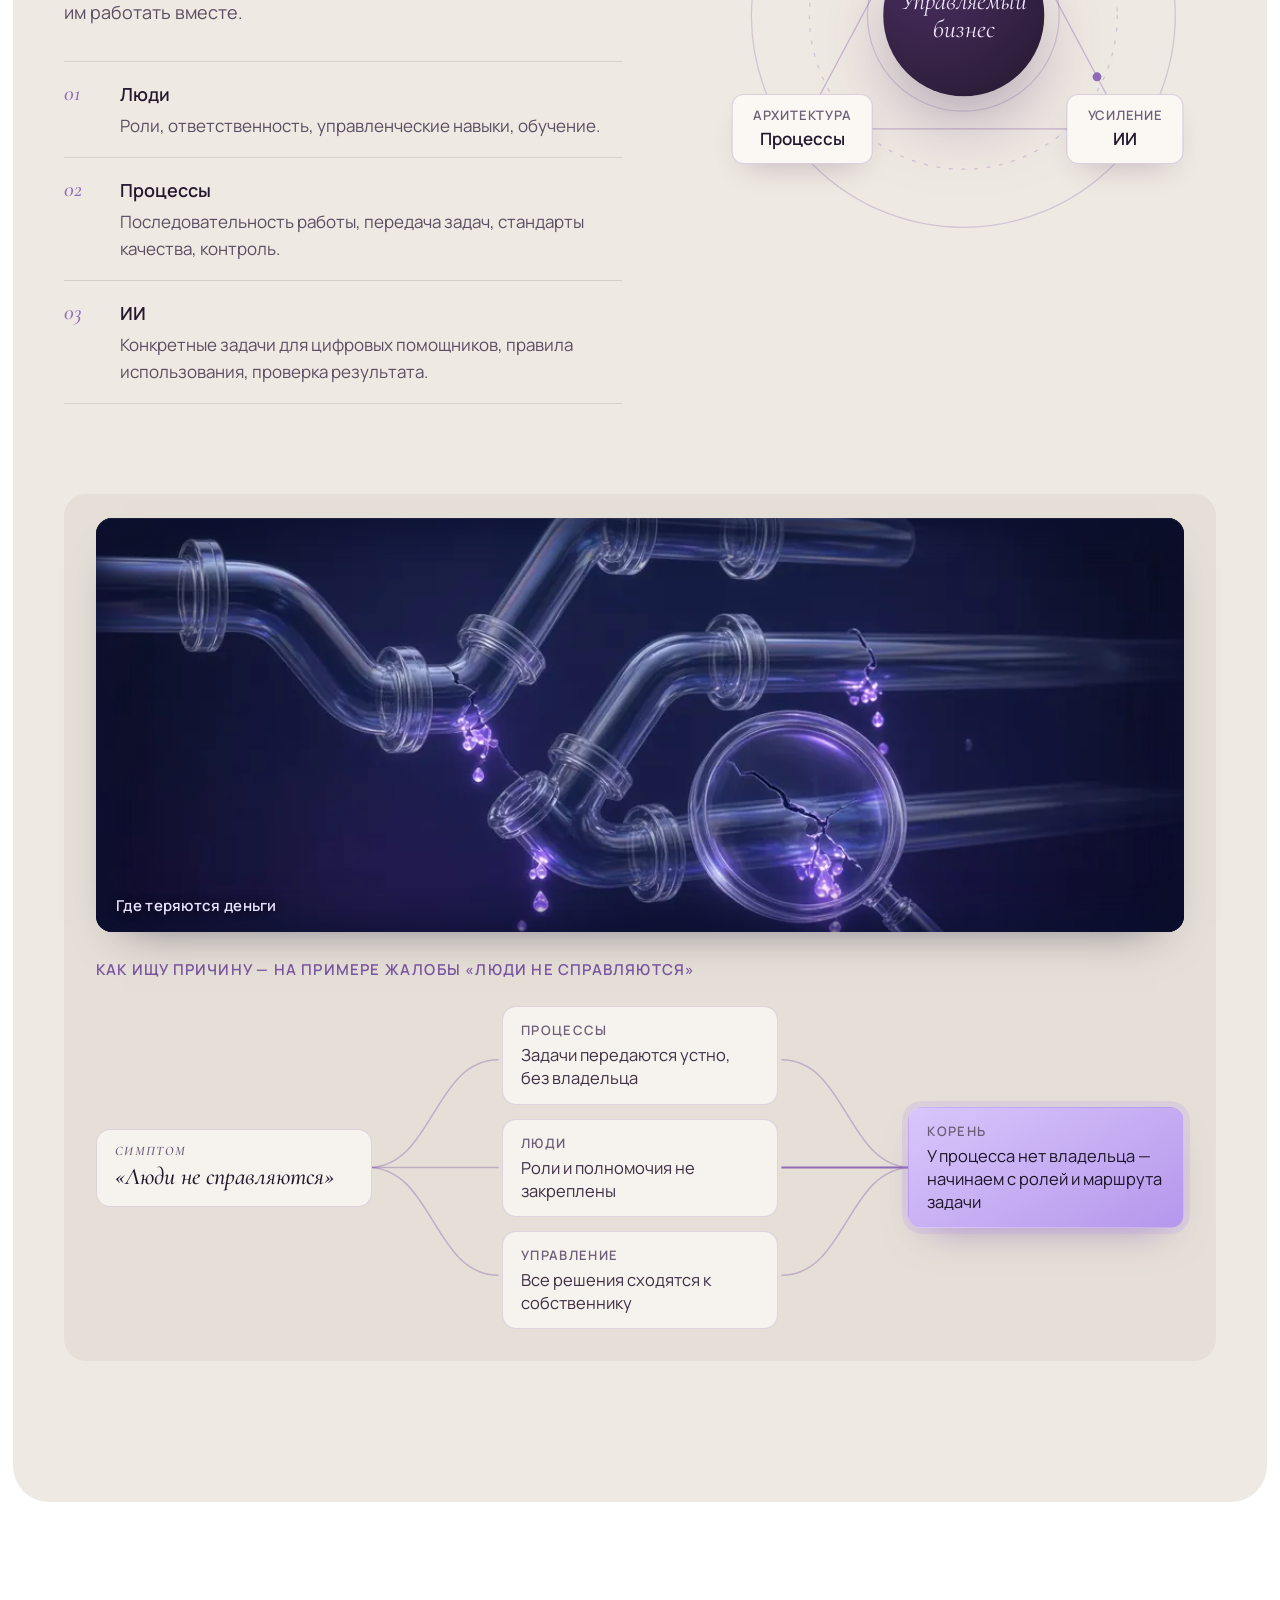
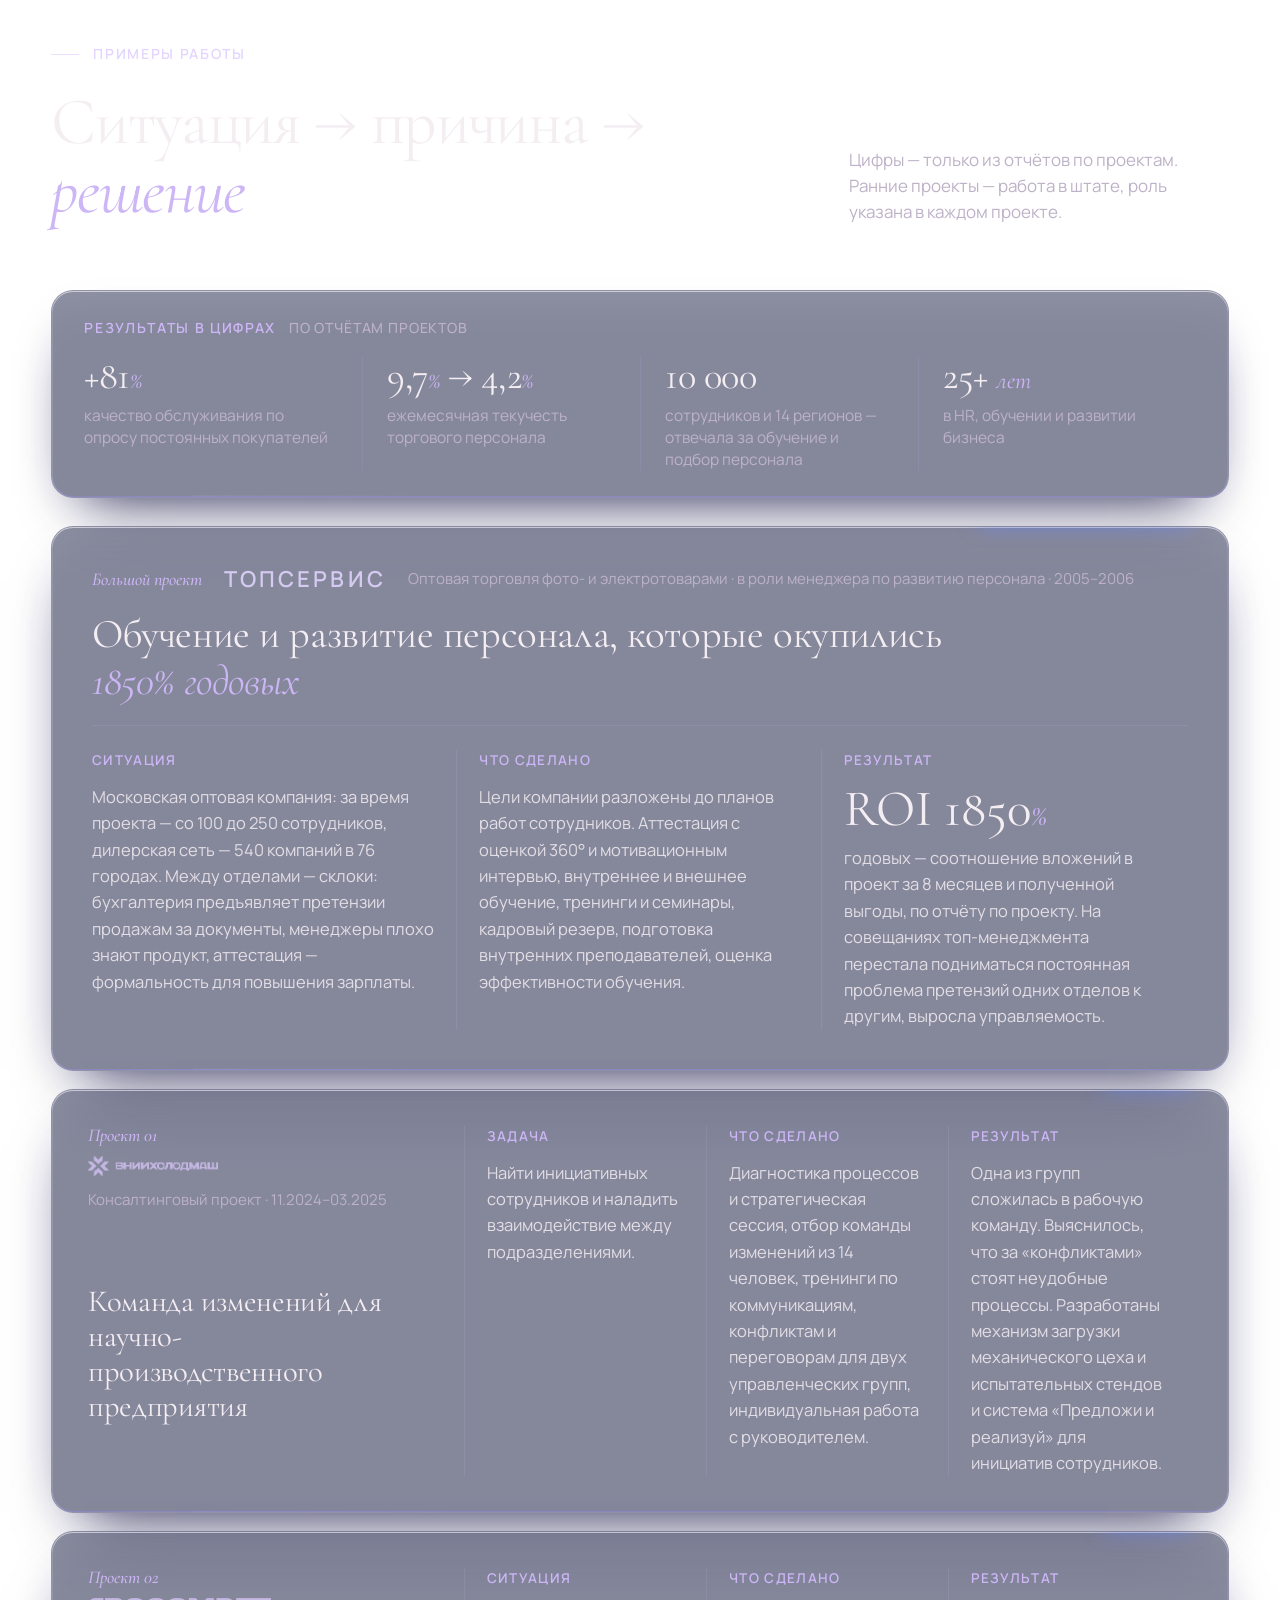
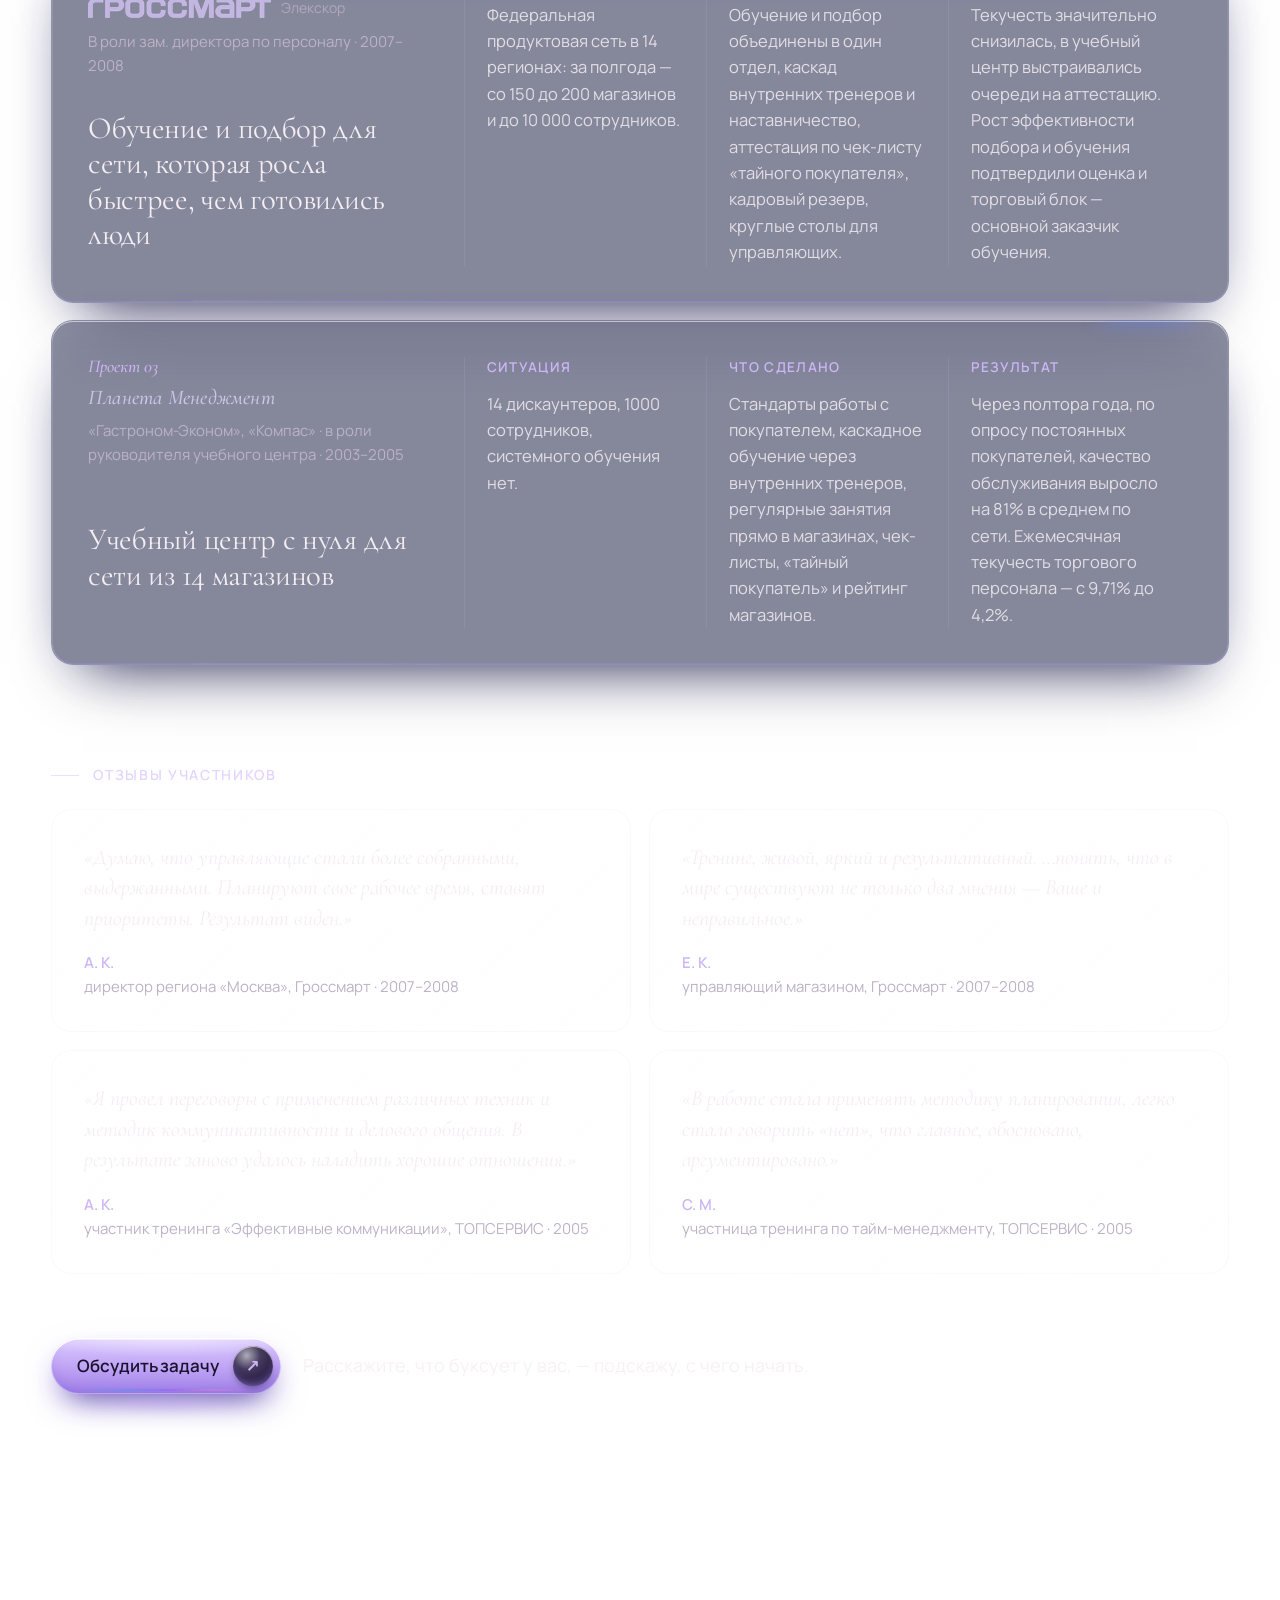
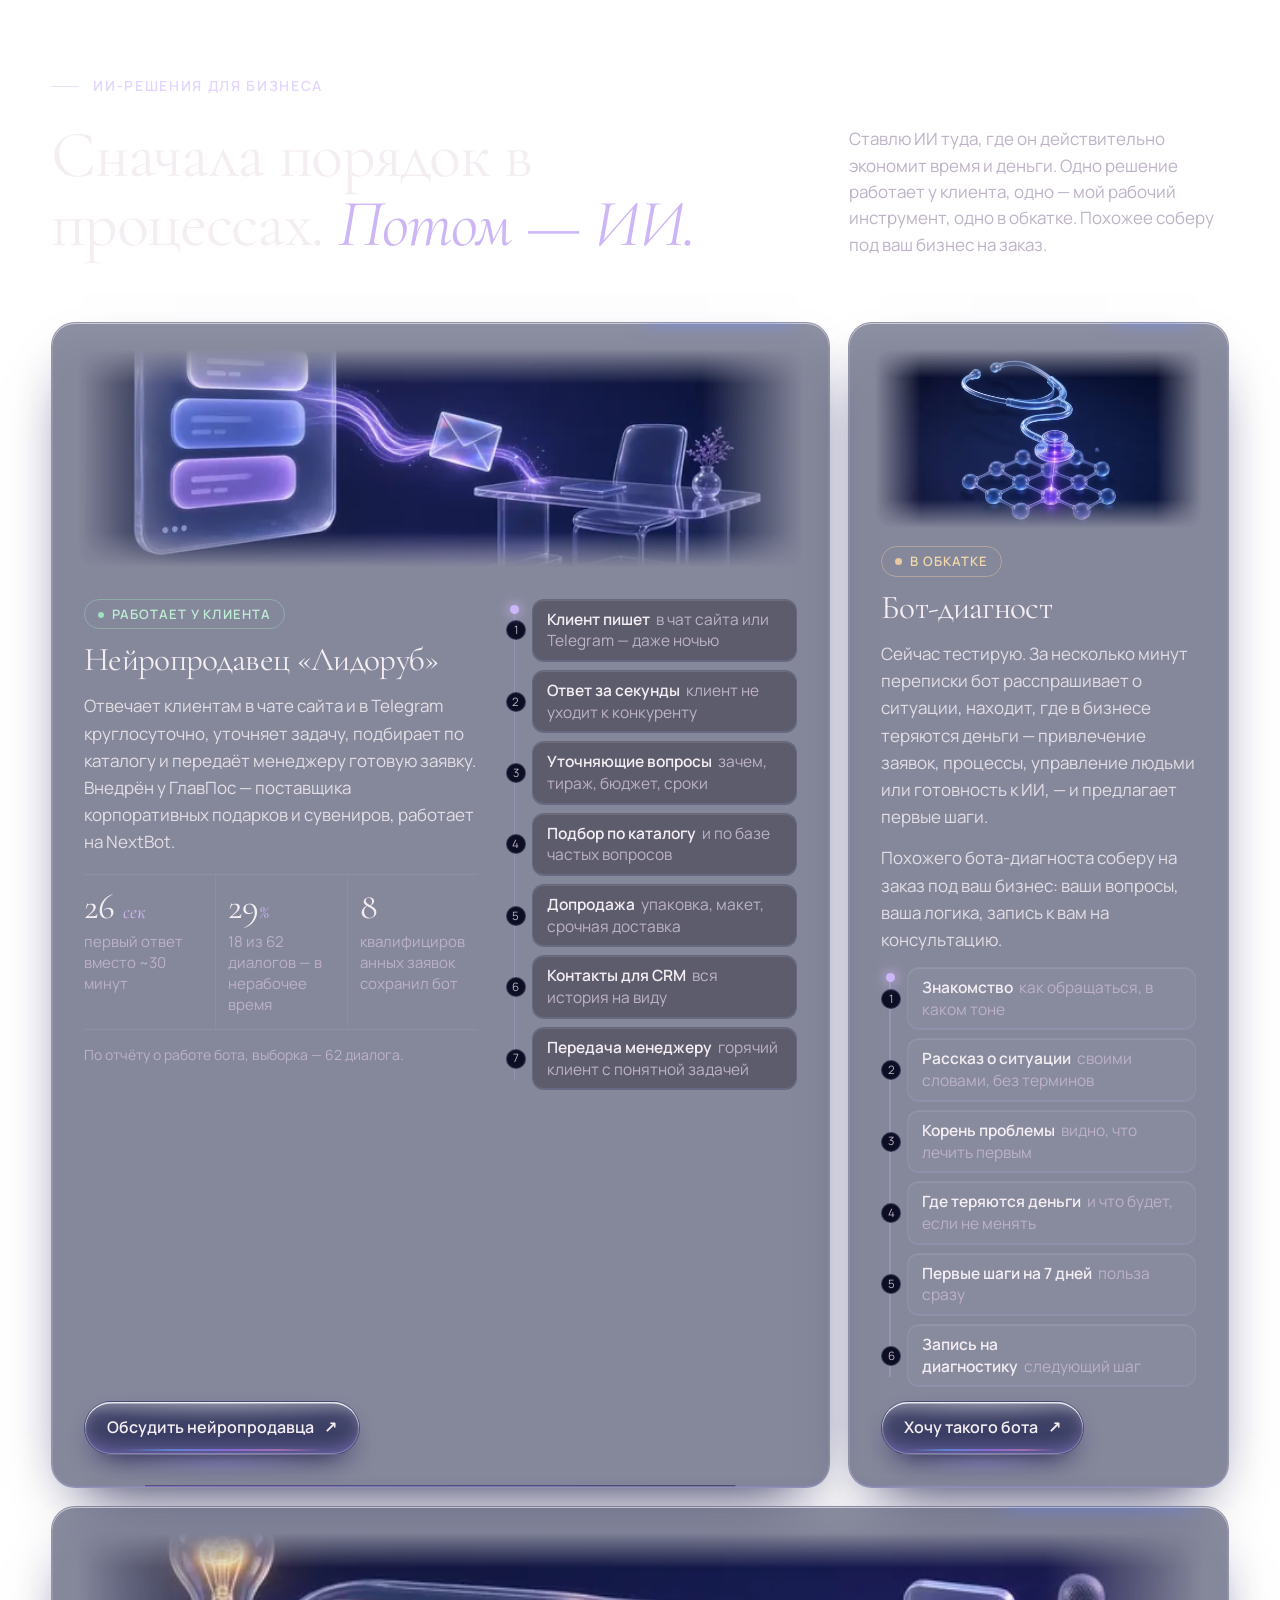
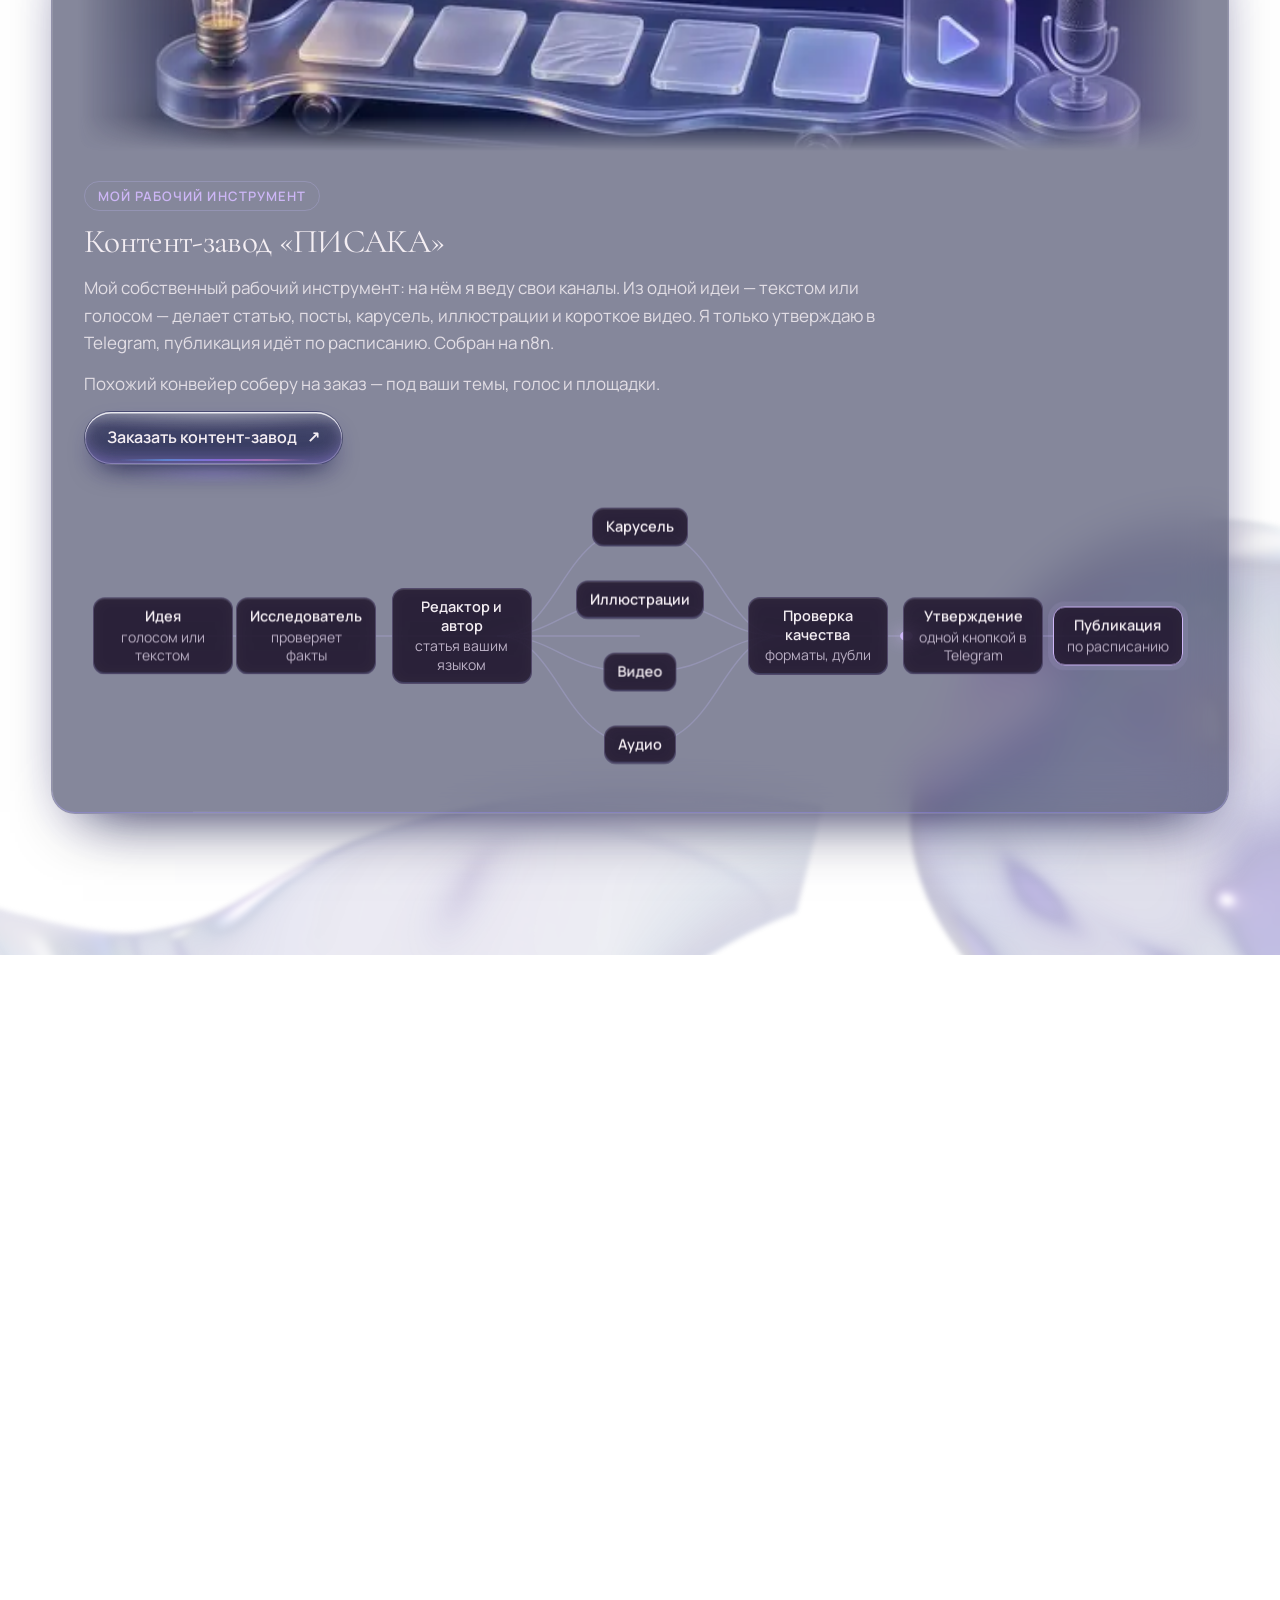
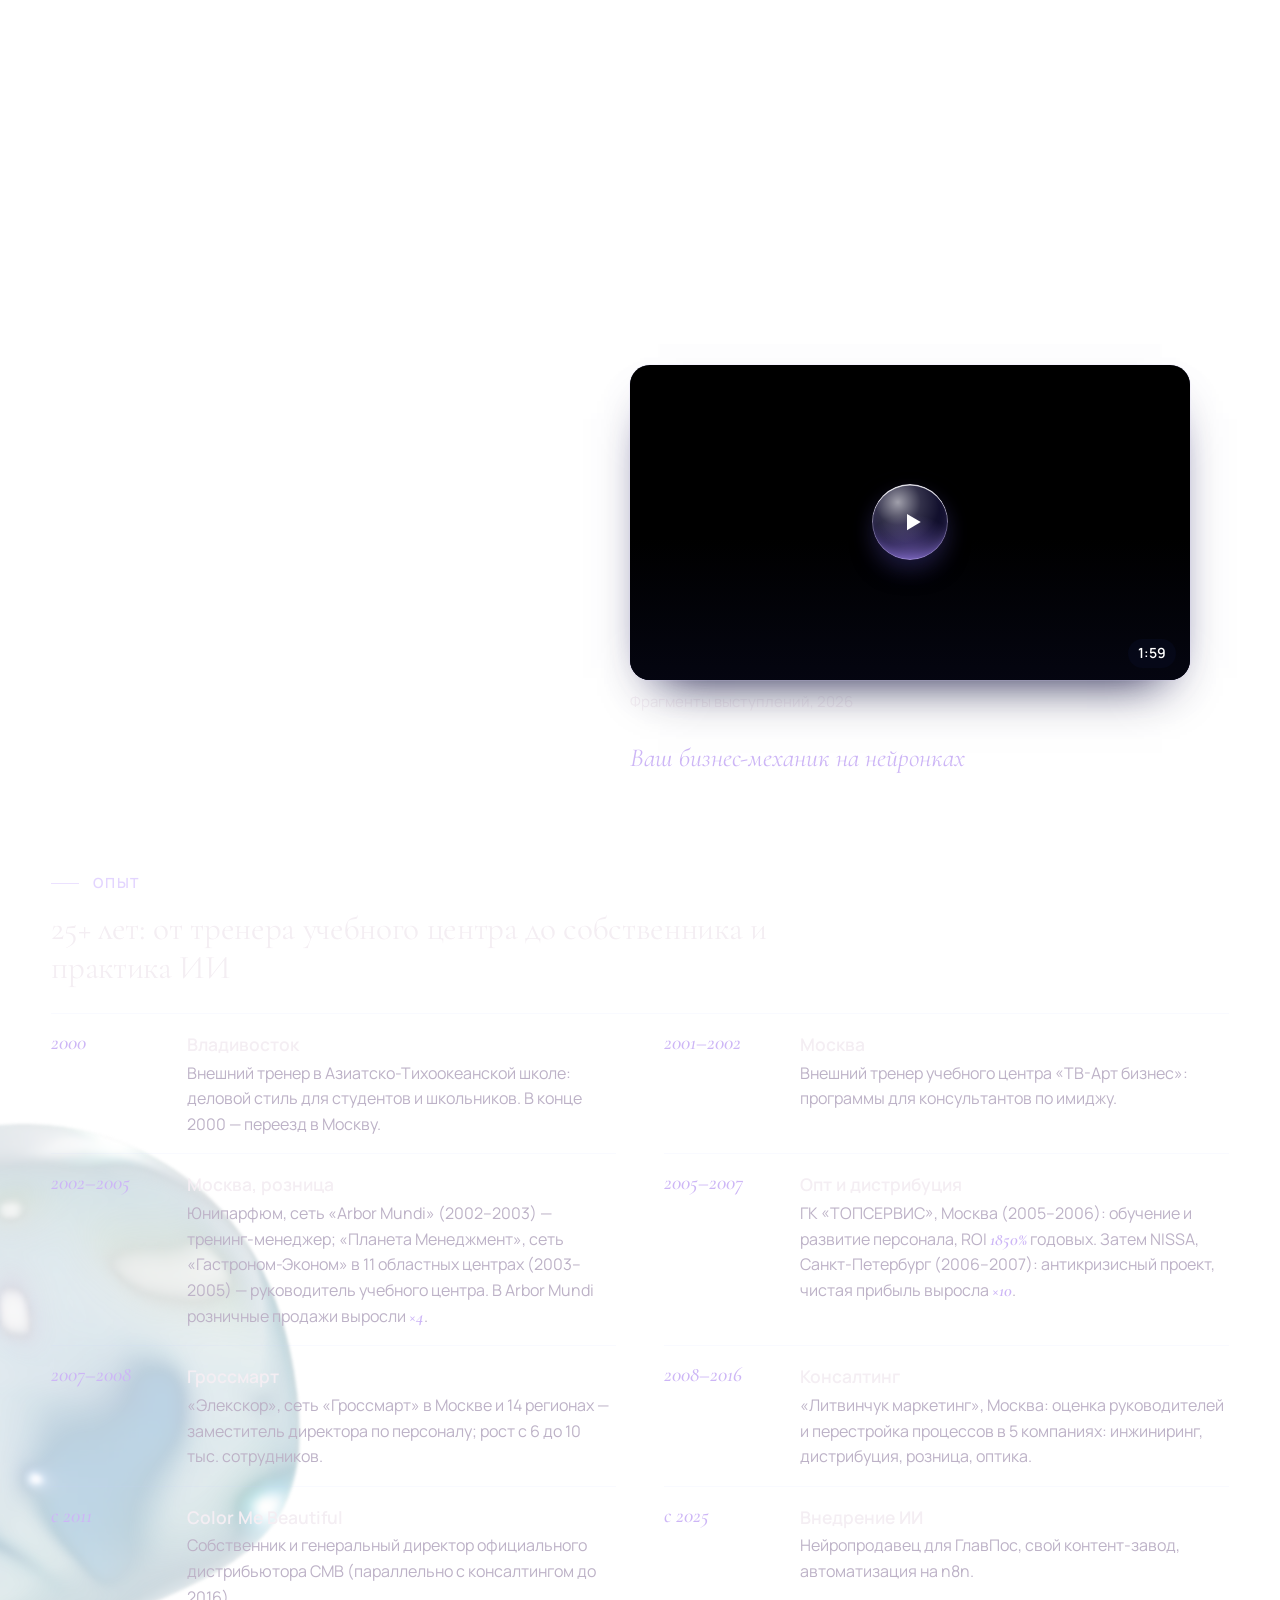
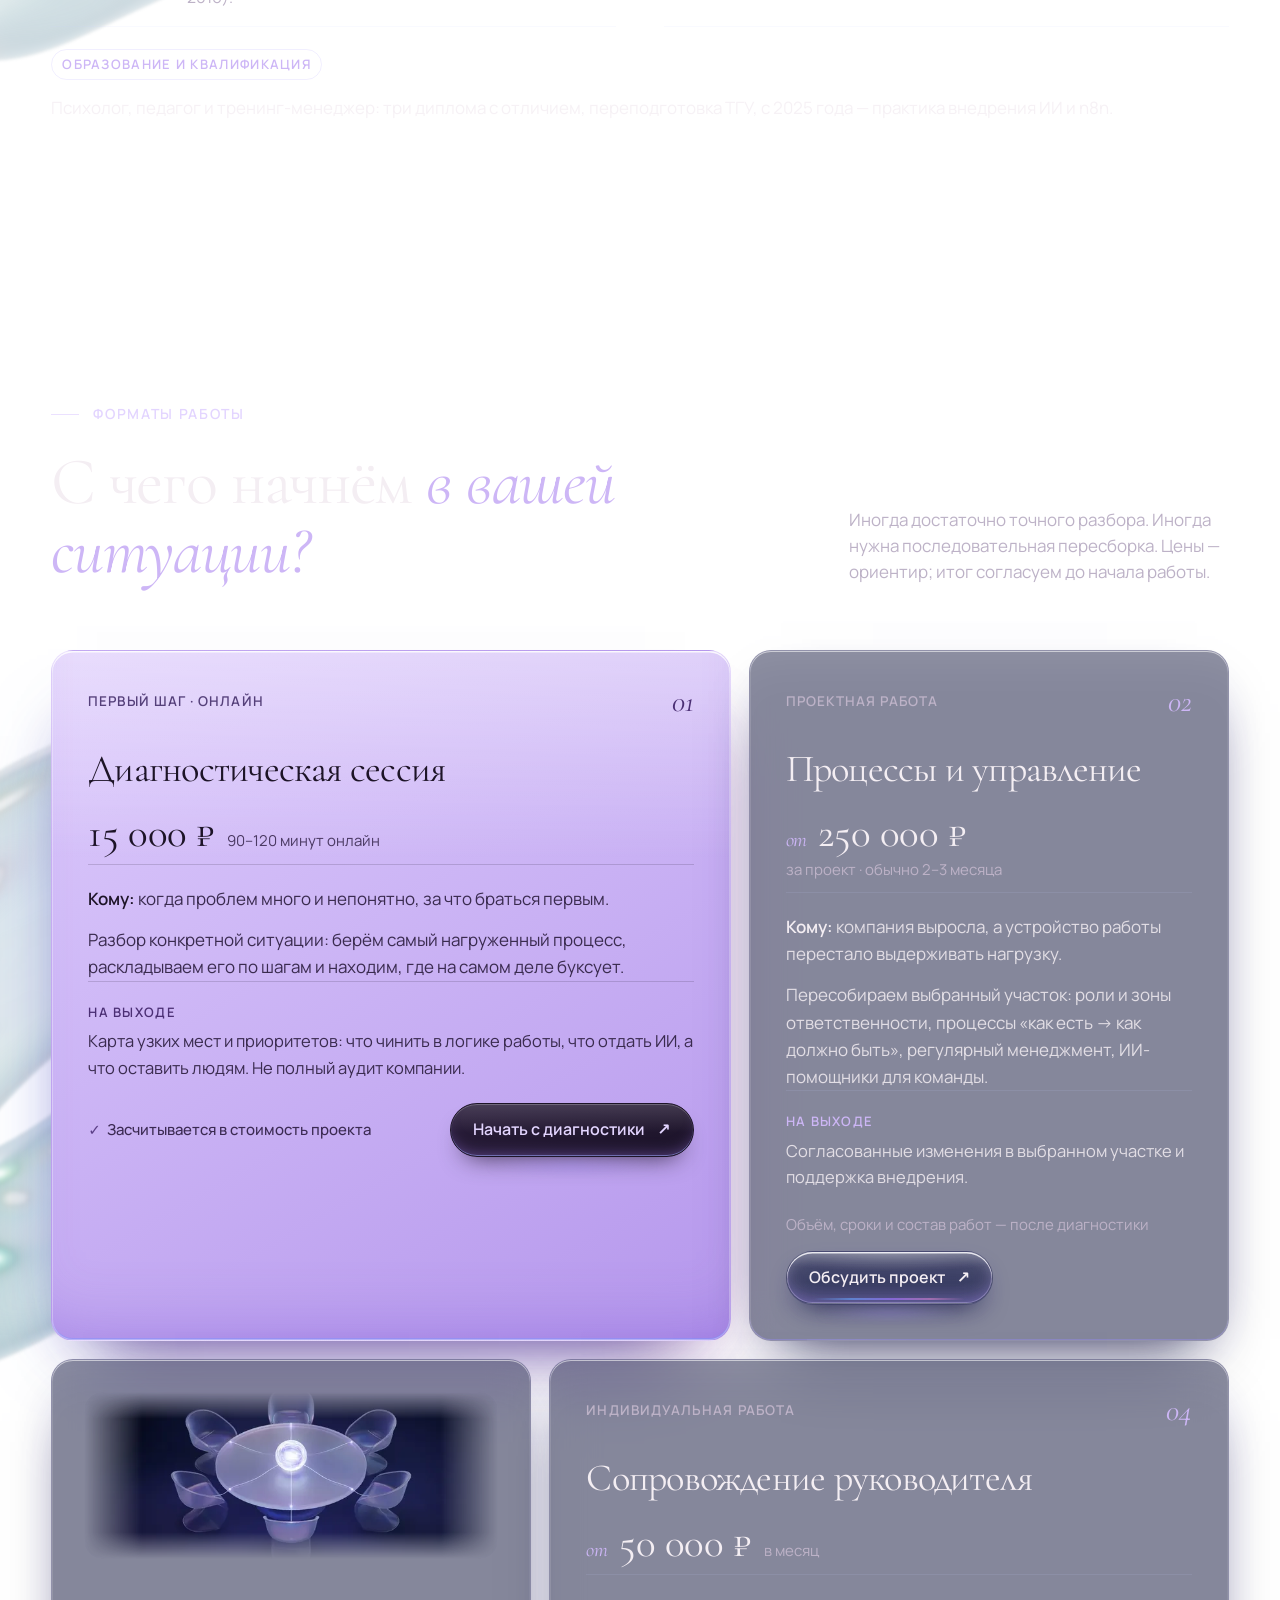
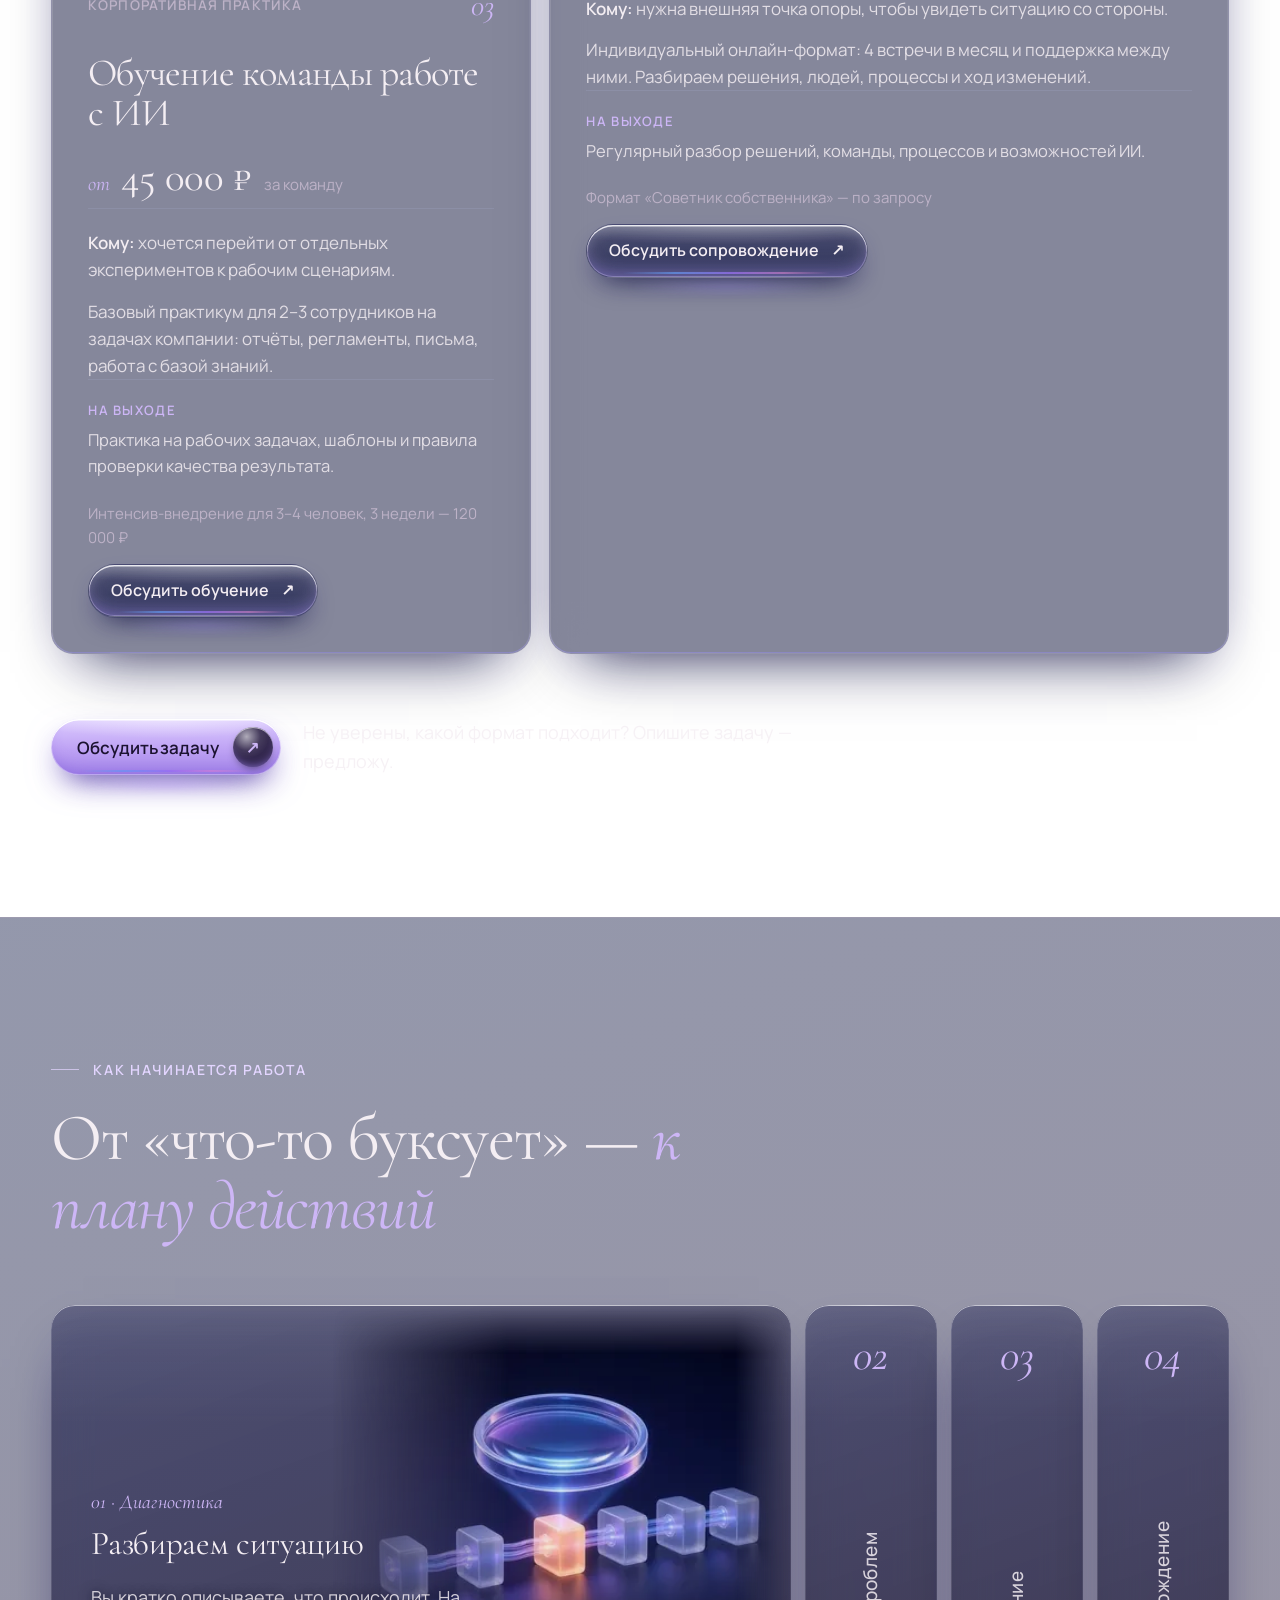
==== commit 407da711: "Хронология: 2000 — Владивосток, переезд в конце 2000; 2001–2002 — Москва. Видео «Обо мне» — монтаж т" ====
--- a/index.html
+++ b/index.html
@@ -19,7 +19,7 @@
 <link rel="preconnect" href="https://fonts.gstatic.com" crossorigin>
 <link href="https://fonts.googleapis.com/css2?family=Cormorant+Garamond:ital,wght@0,400;0,500;1,400;1,500&family=Manrope:wght@300;400;500;600&display=swap" rel="stylesheet">
 <link rel="preload" as="image" type="image/avif" imagesrcset="assets/img/hero-560.avif 560w, assets/img/hero-960.avif 960w" imagesizes="(max-width: 900px) 62vw, 40vw" fetchpriority="high">
-<link rel="stylesheet" href="assets/css/style.css?v=20261019c">
+<link rel="stylesheet" href="assets/css/style.css?v=20261019d">
 </head>
 <body>
 <a class="skip" href="#main">К содержимому</a>
@@ -324,19 +324,19 @@
       </ul>
       </div>
       <figure class="about__video" data-reveal>
-        <div class="vplayer" data-src="assets/video/terra-2026.mp4" data-vtt="assets/video/terra-2026.ru.vtt">
-          <picture><source type="image/webp" srcset="assets/video/terra-2026-poster.webp"><img class="vplayer__poster" src="assets/video/terra-2026-poster.jpg" width="960" height="540" alt="Валерия Кравченко на сцене конференции «Терра»" loading="lazy" decoding="async"></picture>
-          <button class="vplayer__play" type="button" aria-label="Смотреть видео: выступление на конференции «Терра», 33 секунды, со звуком и субтитрами"><svg viewBox="0 0 24 24" aria-hidden="true"><path d="M8 5.5v13l11-6.5z" fill="currentColor"/></svg></button>
-          <span class="vplayer__len" aria-hidden="true">0:33</span>
+        <div class="vplayer" data-src="assets/video/montage-2026.mp4" data-vtt="assets/video/montage-2026.ru.vtt">
+          <picture><source type="image/webp" srcset="assets/video/terra-2026-poster.webp"><img class="vplayer__poster" src="assets/video/terra-2026-poster.jpg" width="960" height="540" alt="Валерия Кравченко на сцене конференции «Терра», 2026" loading="lazy" decoding="async"></picture>
+          <button class="vplayer__play" type="button" aria-label="Смотреть видео: фрагменты выступлений 2026 года, 2 минуты, со звуком и субтитрами"><svg viewBox="0 0 24 24" aria-hidden="true"><path d="M8 5.5v13l11-6.5z" fill="currentColor"/></svg></button>
+          <span class="vplayer__len" aria-hidden="true">1:59</span>
         </div>
-        <figcaption>Выступление на конференции «Терра», февраль 2026</figcaption>
+        <figcaption>Фрагменты выступлений, 2026</figcaption>
       </figure>
       <p class="about__sign" data-reveal>Ваш бизнес-механик на нейронках</p>
     </div>
   </div>
   <div class="wrap experience" id="experience">
     <div class="experience__head" data-reveal><p class="eyebrow">Опыт</p><h3>25+ лет: от тренера учебного центра до собственника и практика ИИ</h3></div>
-    <ol class="timeline" data-reveal data-m-more="Весь опыт по годам"><li><span class="tl__y">2000–2002</span><div><b>Владивосток → Москва</b><p>Внешний тренер в Азиатско-Тихоокеанской школе во Владивостоке (2000–2001): деловой стиль для студентов и школьников. Затем переезд в Москву — учебный центр «ТВ-Арт бизнес» (2001–2002): программы для консультантов по имиджу.</p></div></li><li><span class="tl__y">2002–2005</span><div><b>Москва, розница</b><p>Юнипарфюм, сеть «Arbor Mundi» (2002–2003) — тренинг-менеджер; «Планета Менеджмент», сеть «Гастроном-Эконом» в 11 областных центрах (2003–2005) — руководитель учебного центра. В Arbor Mundi розничные продажи выросли <b class="tl__x">×4</b>.</p></div></li><li><span class="tl__y">2005–2007</span><div><b>Опт и дистрибуция</b><p>ГК «ТОПСЕРВИС», Москва (2005–2006): обучение и развитие персонала, ROI <b class="tl__x">1850%</b> годовых. Затем NISSA, Санкт-Петербург (2006–2007): антикризисный проект, чистая прибыль выросла <b class="tl__x">×10</b>.</p></div></li><li><span class="tl__y">2007–2008</span><div><b>Гроссмарт</b><p>«Элекскор», сеть «Гроссмарт» в Москве и 14 регионах — заместитель директора по персоналу; рост с 6 до 10 тыс. сотрудников.</p></div></li><li><span class="tl__y">2008–2016</span><div><b>Консалтинг</b><p>«Литвинчук маркетинг», Москва: оценка руководителей и перестройка процессов в 5 компаниях: инжиниринг, дистрибуция, розница, оптика.</p></div></li><li><span class="tl__y">с 2011</span><div><b>Color Me Beautiful</b><p>Собственник и генеральный директор официального дистрибьютора CMB (параллельно с консалтингом до 2016).</p></div></li><li><span class="tl__y">с 2025</span><div><b>Внедрение ИИ</b><p>Нейропродавец для ГлавПос, свой контент-завод, автоматизация на n8n.</p></div></li></ol>
+    <ol class="timeline" data-reveal data-m-more="Весь опыт по годам"><li><span class="tl__y">2000</span><div><b>Владивосток</b><p>Внешний тренер в Азиатско-Тихоокеанской школе: деловой стиль для студентов и школьников. В конце 2000 — переезд в Москву.</p></div></li><li><span class="tl__y">2001–2002</span><div><b>Москва</b><p>Внешний тренер учебного центра «ТВ-Арт бизнес»: программы для консультантов по имиджу.</p></div></li><li><span class="tl__y">2002–2005</span><div><b>Москва, розница</b><p>Юнипарфюм, сеть «Arbor Mundi» (2002–2003) — тренинг-менеджер; «Планета Менеджмент», сеть «Гастроном-Эконом» в 11 областных центрах (2003–2005) — руководитель учебного центра. В Arbor Mundi розничные продажи выросли <b class="tl__x">×4</b>.</p></div></li><li><span class="tl__y">2005–2007</span><div><b>Опт и дистрибуция</b><p>ГК «ТОПСЕРВИС», Москва (2005–2006): обучение и развитие персонала, ROI <b class="tl__x">1850%</b> годовых. Затем NISSA, Санкт-Петербург (2006–2007): антикризисный проект, чистая прибыль выросла <b class="tl__x">×10</b>.</p></div></li><li><span class="tl__y">2007–2008</span><div><b>Гроссмарт</b><p>«Элекскор», сеть «Гроссмарт» в Москве и 14 регионах — заместитель директора по персоналу; рост с 6 до 10 тыс. сотрудников.</p></div></li><li><span class="tl__y">2008–2016</span><div><b>Консалтинг</b><p>«Литвинчук маркетинг», Москва: оценка руководителей и перестройка процессов в 5 компаниях: инжиниринг, дистрибуция, розница, оптика.</p></div></li><li><span class="tl__y">с 2011</span><div><b>Color Me Beautiful</b><p>Собственник и генеральный директор официального дистрибьютора CMB (параллельно с консалтингом до 2016).</p></div></li><li><span class="tl__y">с 2025</span><div><b>Внедрение ИИ</b><p>Нейропродавец для ГлавПос, свой контент-завод, автоматизация на n8n.</p></div></li></ol>
     <p class="edu" data-reveal><span>Образование и квалификация</span>Психолог, педагог и тренинг-менеджер: три диплома с отличием, переподготовка ТГУ, с 2025 года — практика внедрения ИИ и n8n.</p>
   </div>
 </section>
@@ -567,9 +567,9 @@
 </svg>
 
 <script src="assets/js/lenis.min.js" defer></script>
-<script src="assets/js/mesh.js?v=20261019c" defer></script>
-<script src="assets/js/main.js?v=20261019c" defer></script>
-<script src="assets/js/effects.js?v=20261019c" defer></script>
-<script src="assets/js/mobile.js?v=20261019c" defer></script>
+<script src="assets/js/mesh.js?v=20261019d" defer></script>
+<script src="assets/js/main.js?v=20261019d" defer></script>
+<script src="assets/js/effects.js?v=20261019d" defer></script>
+<script src="assets/js/mobile.js?v=20261019d" defer></script>
 </body>
 </html>
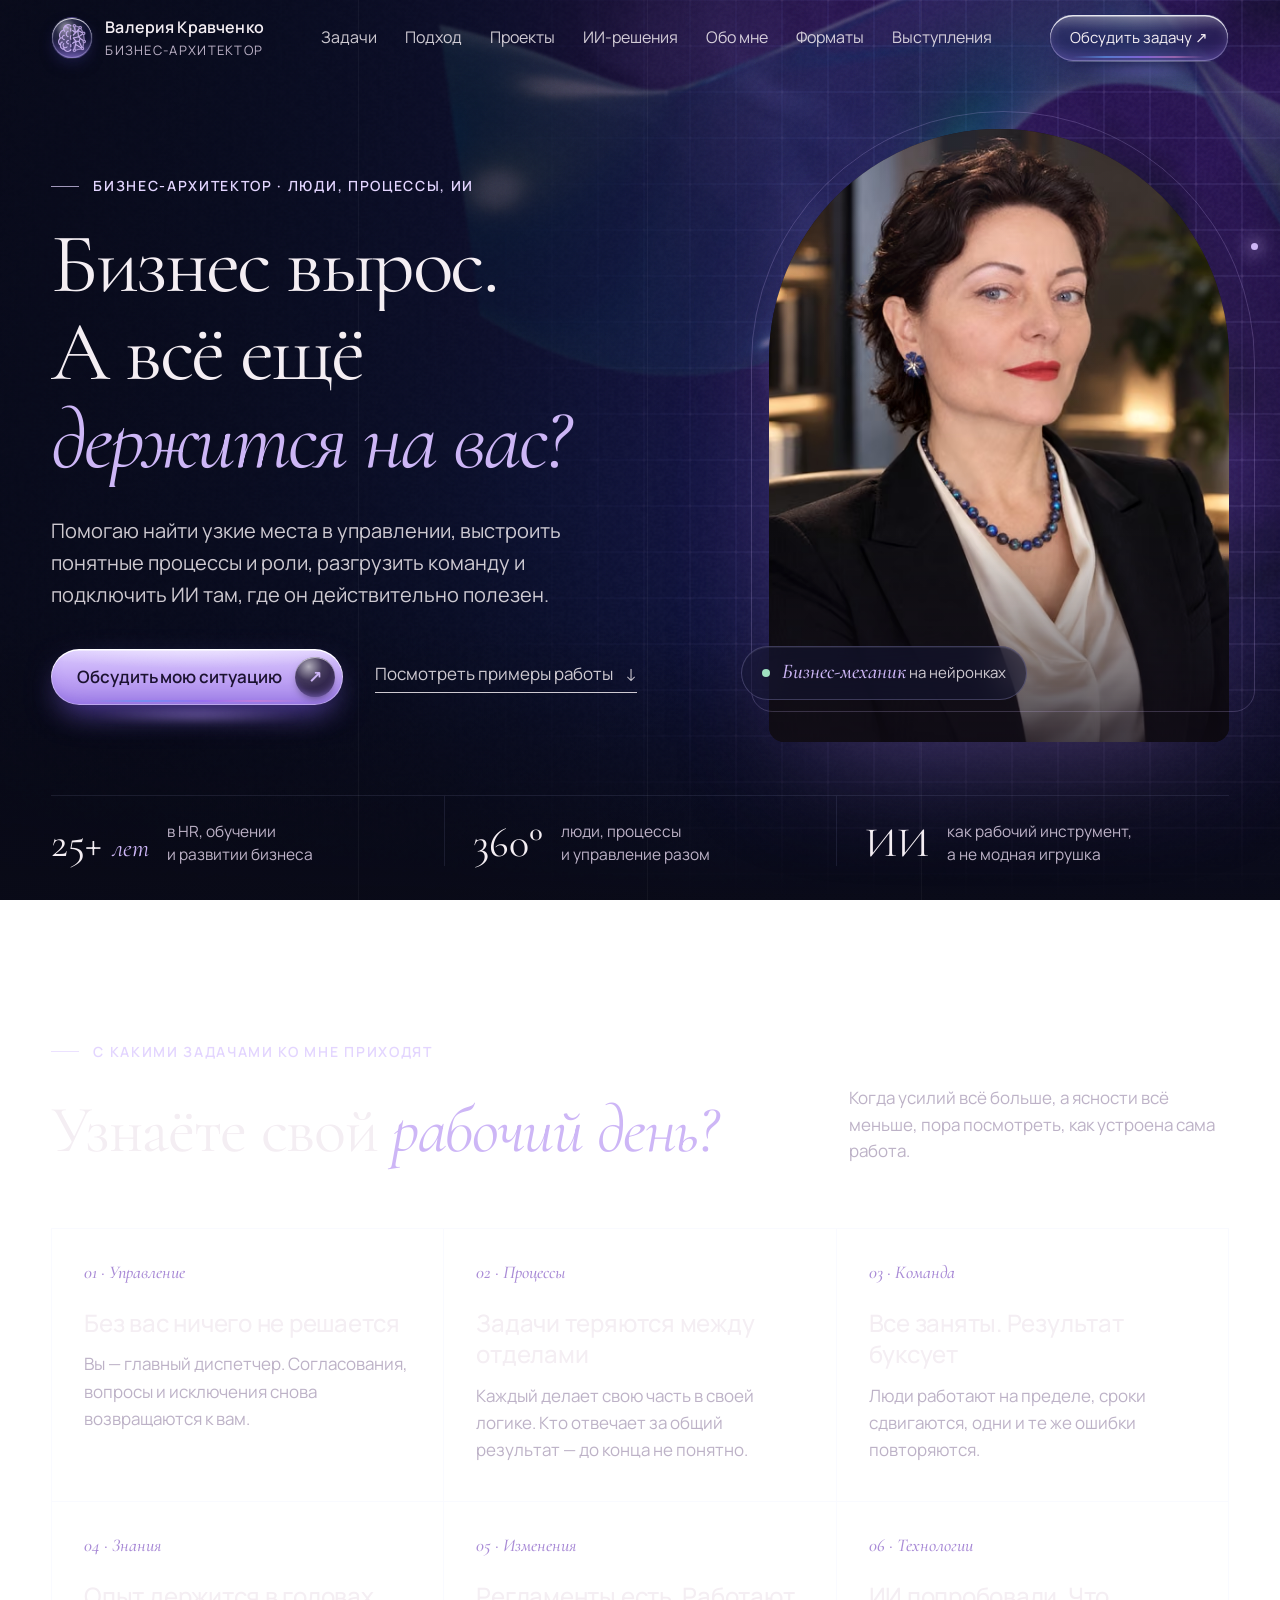
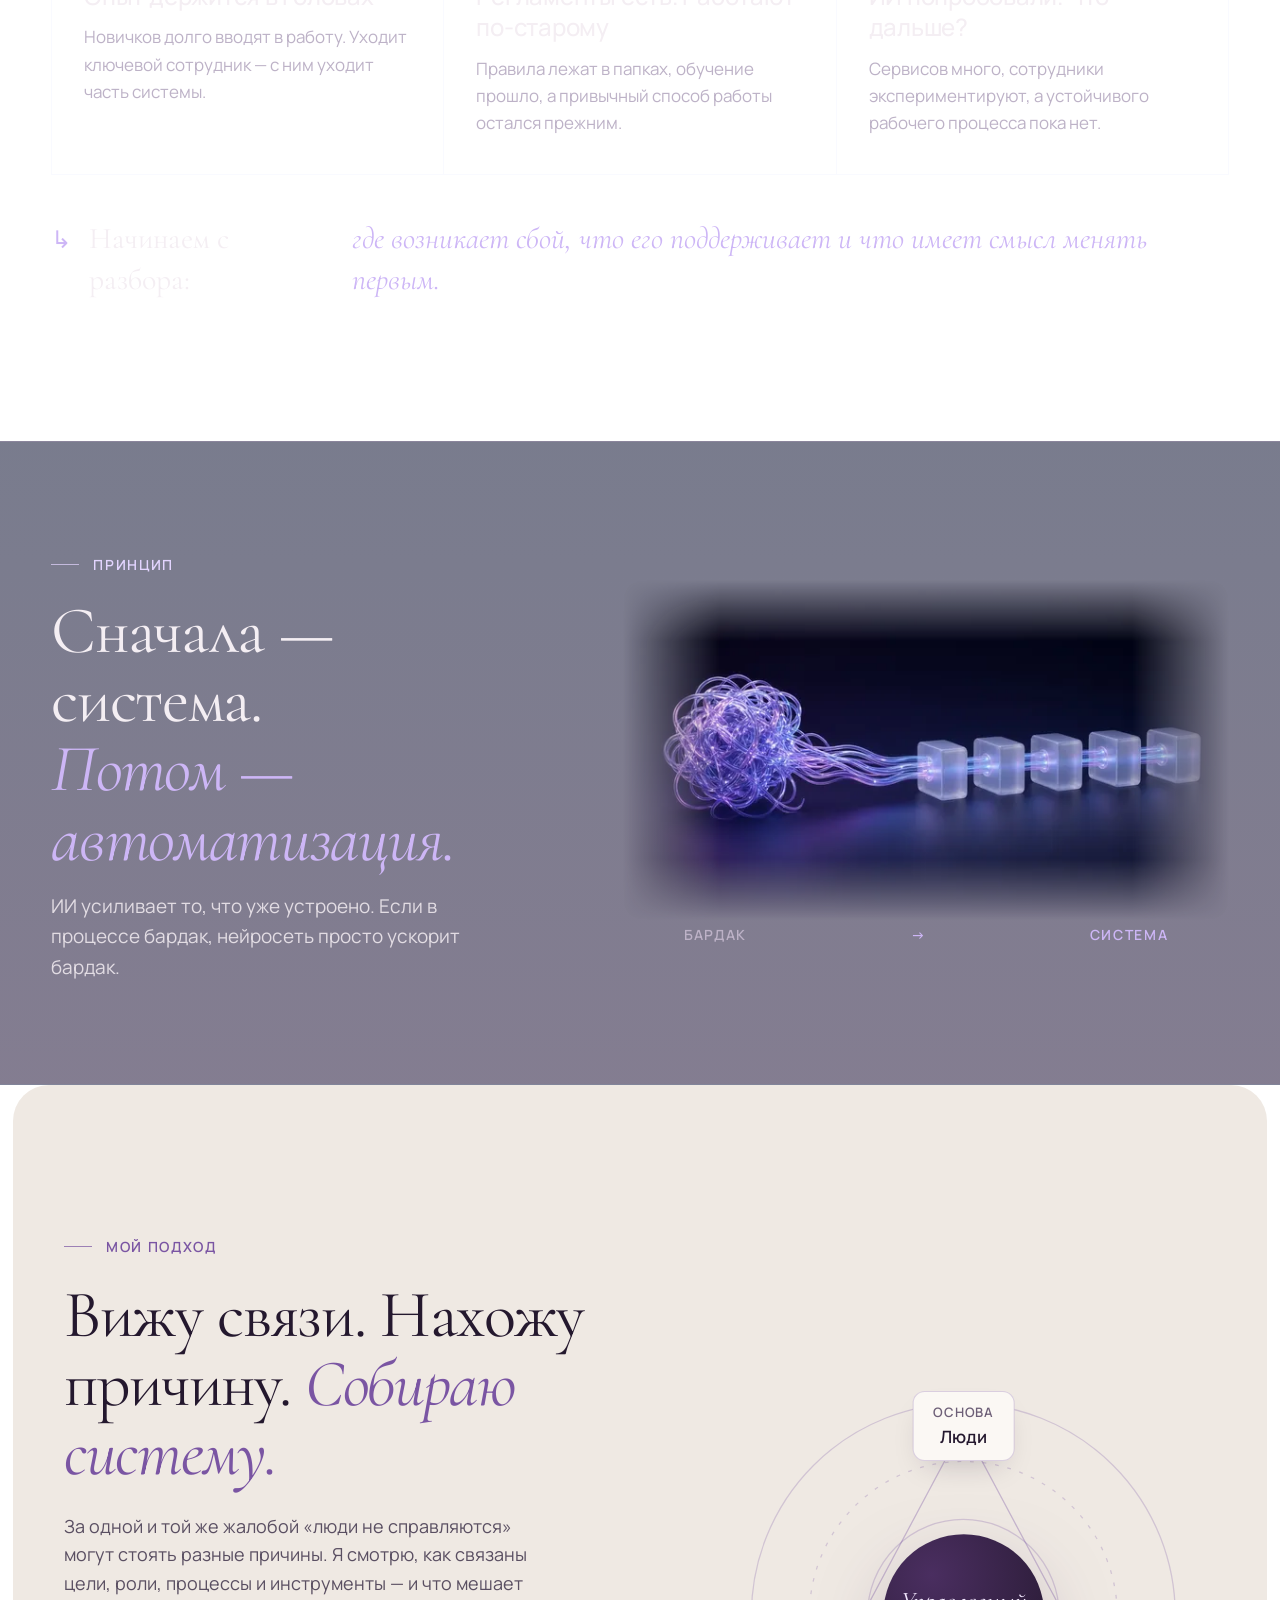
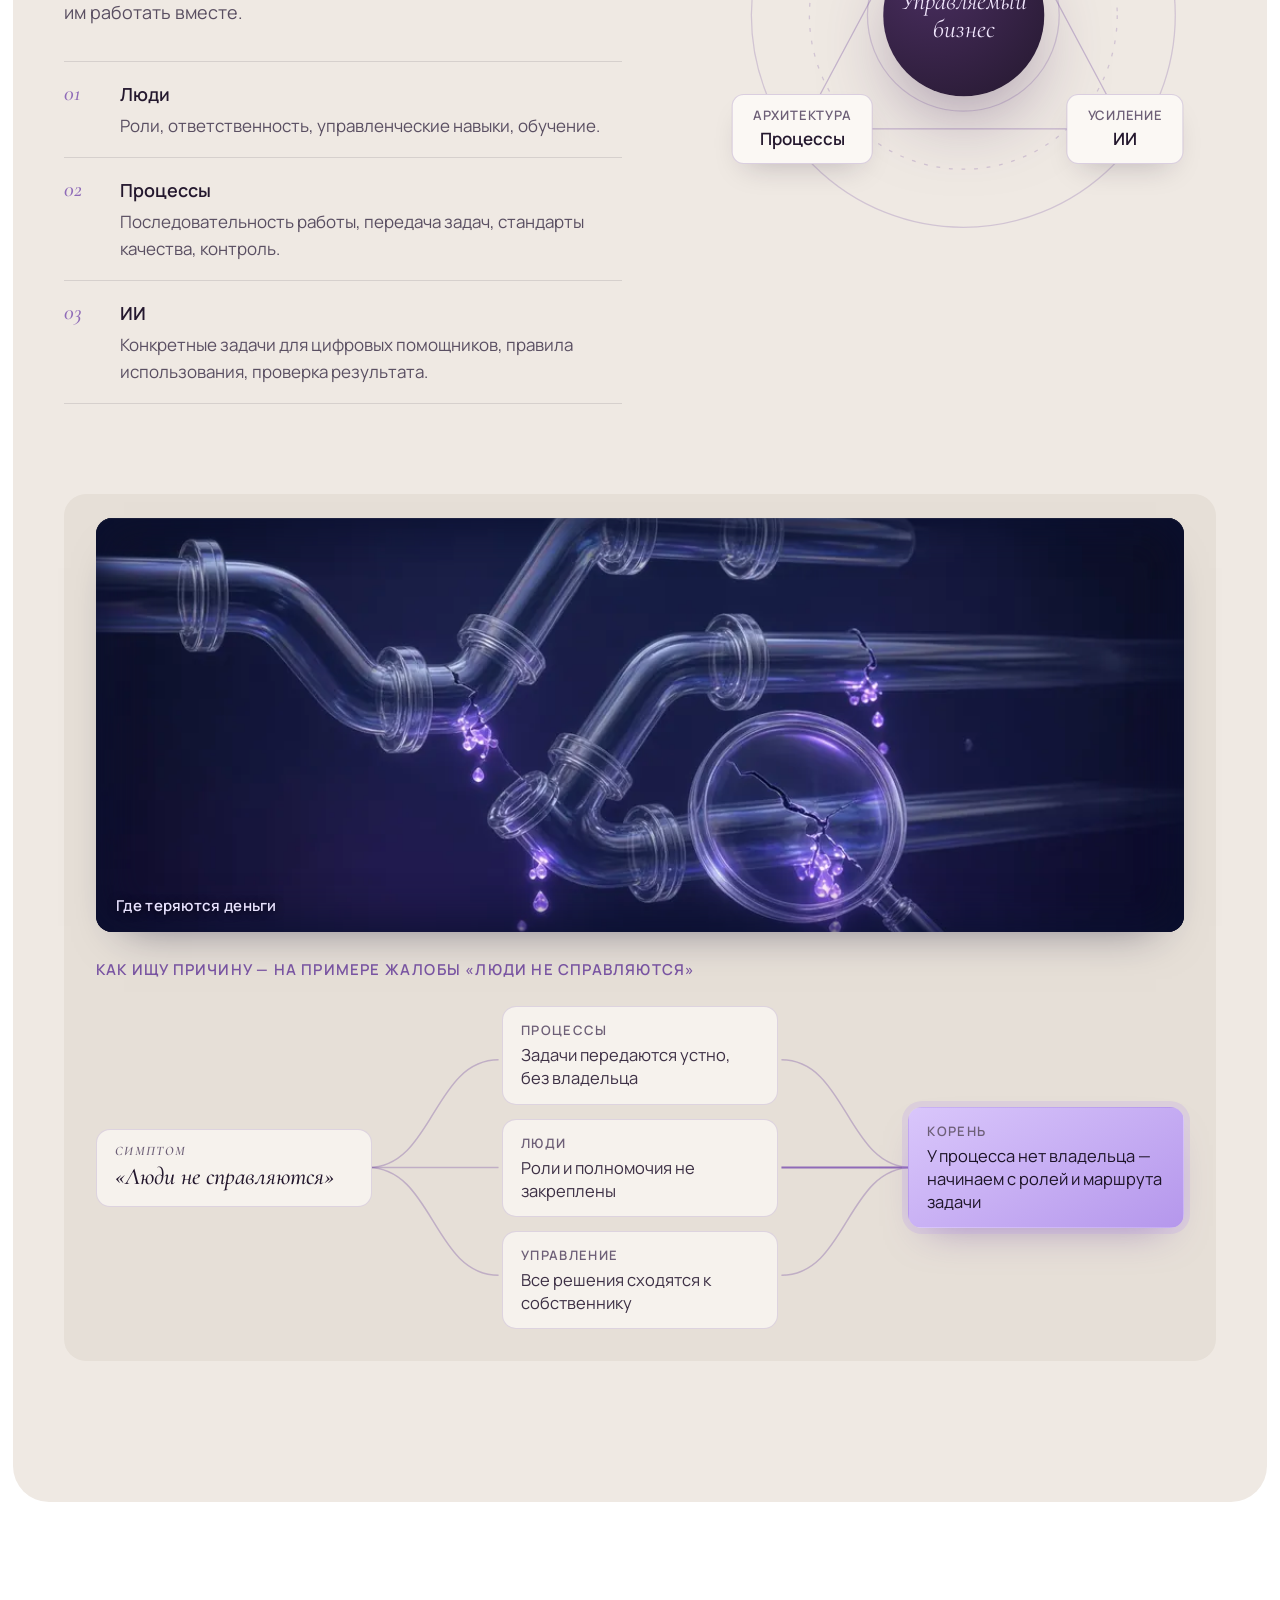
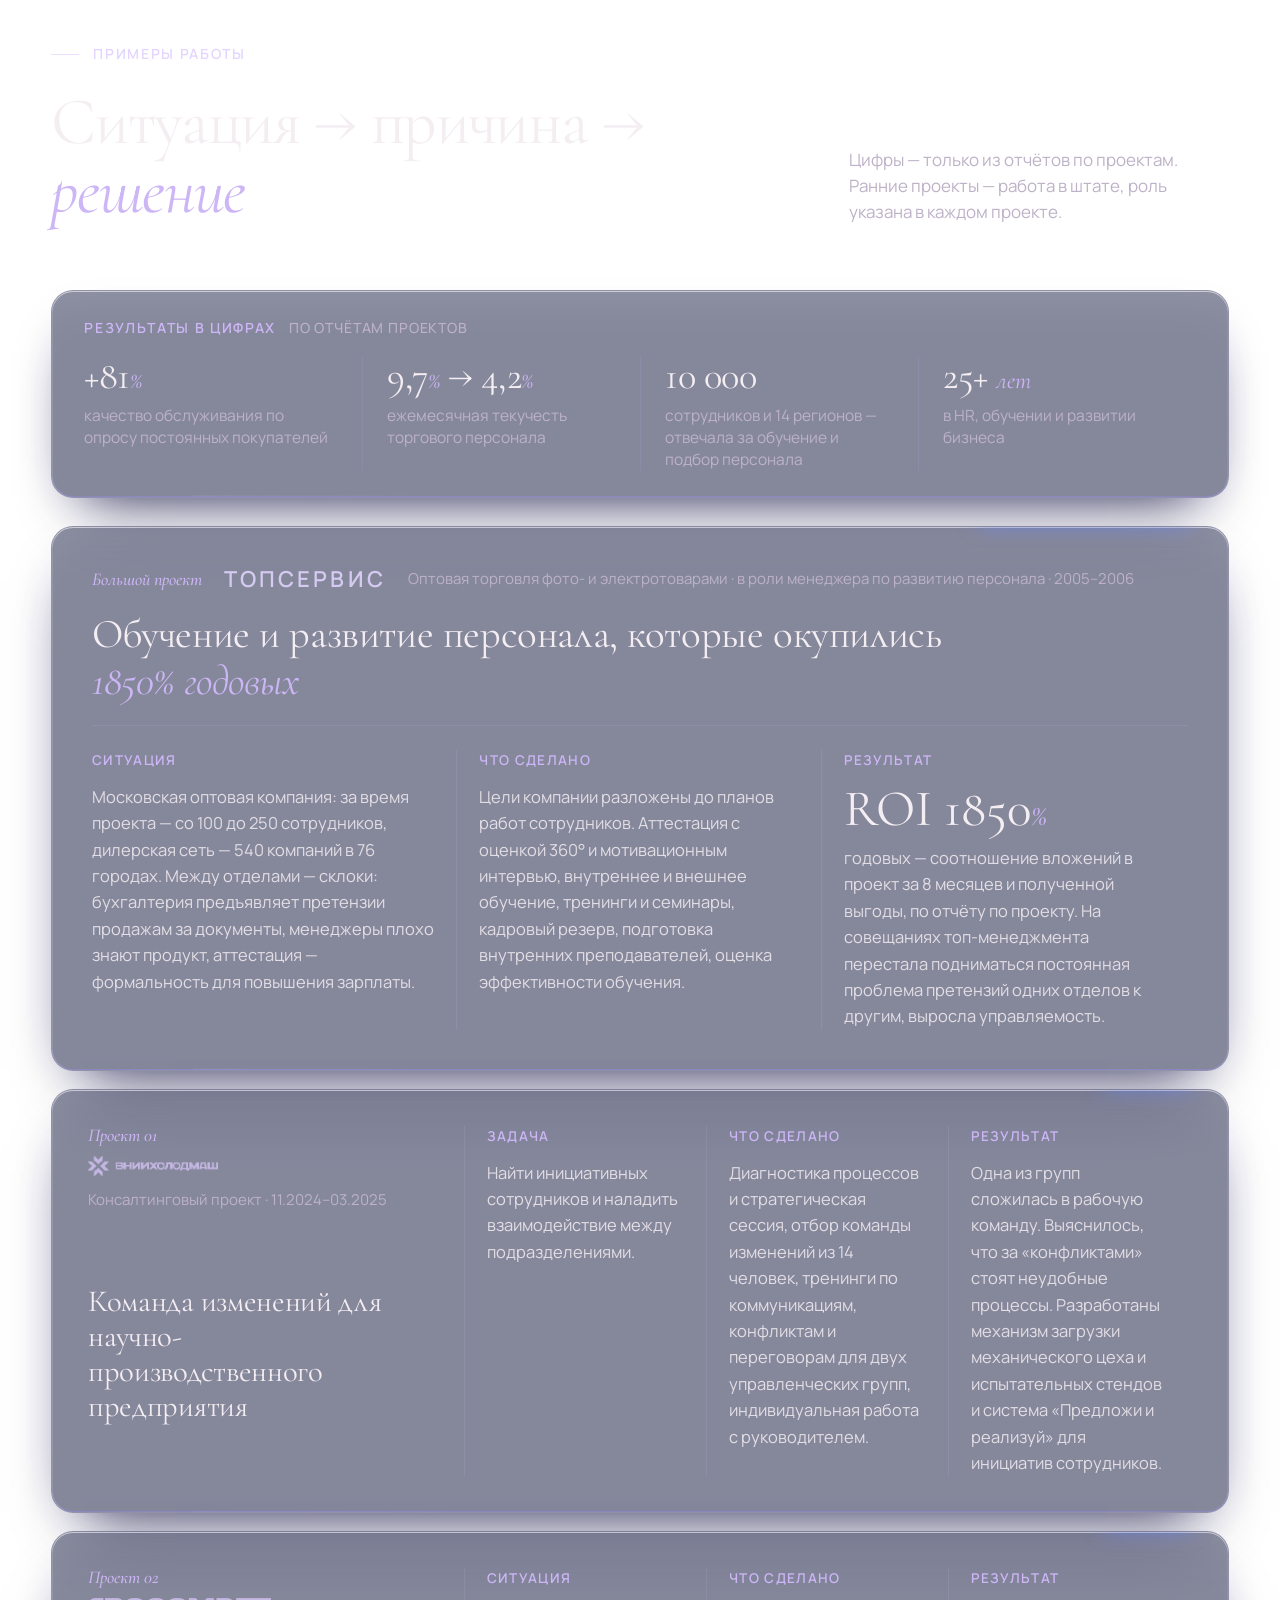
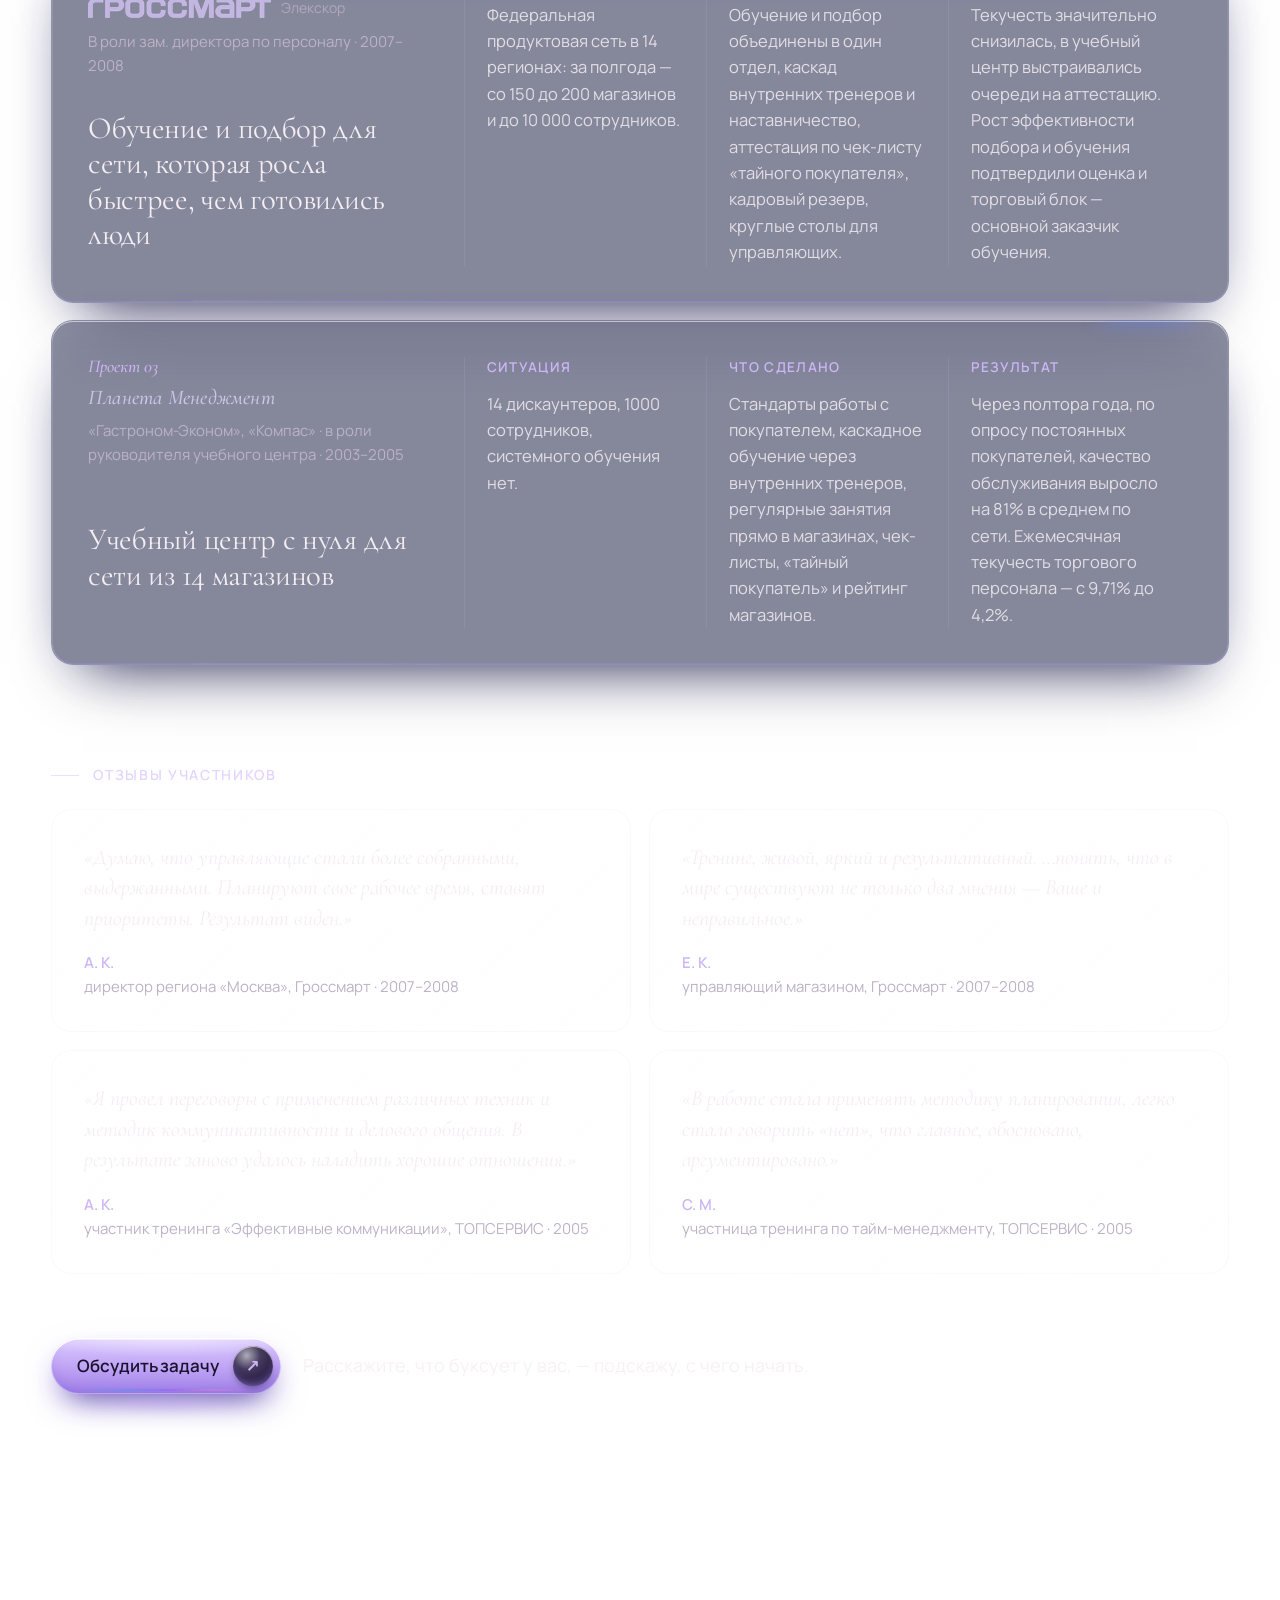
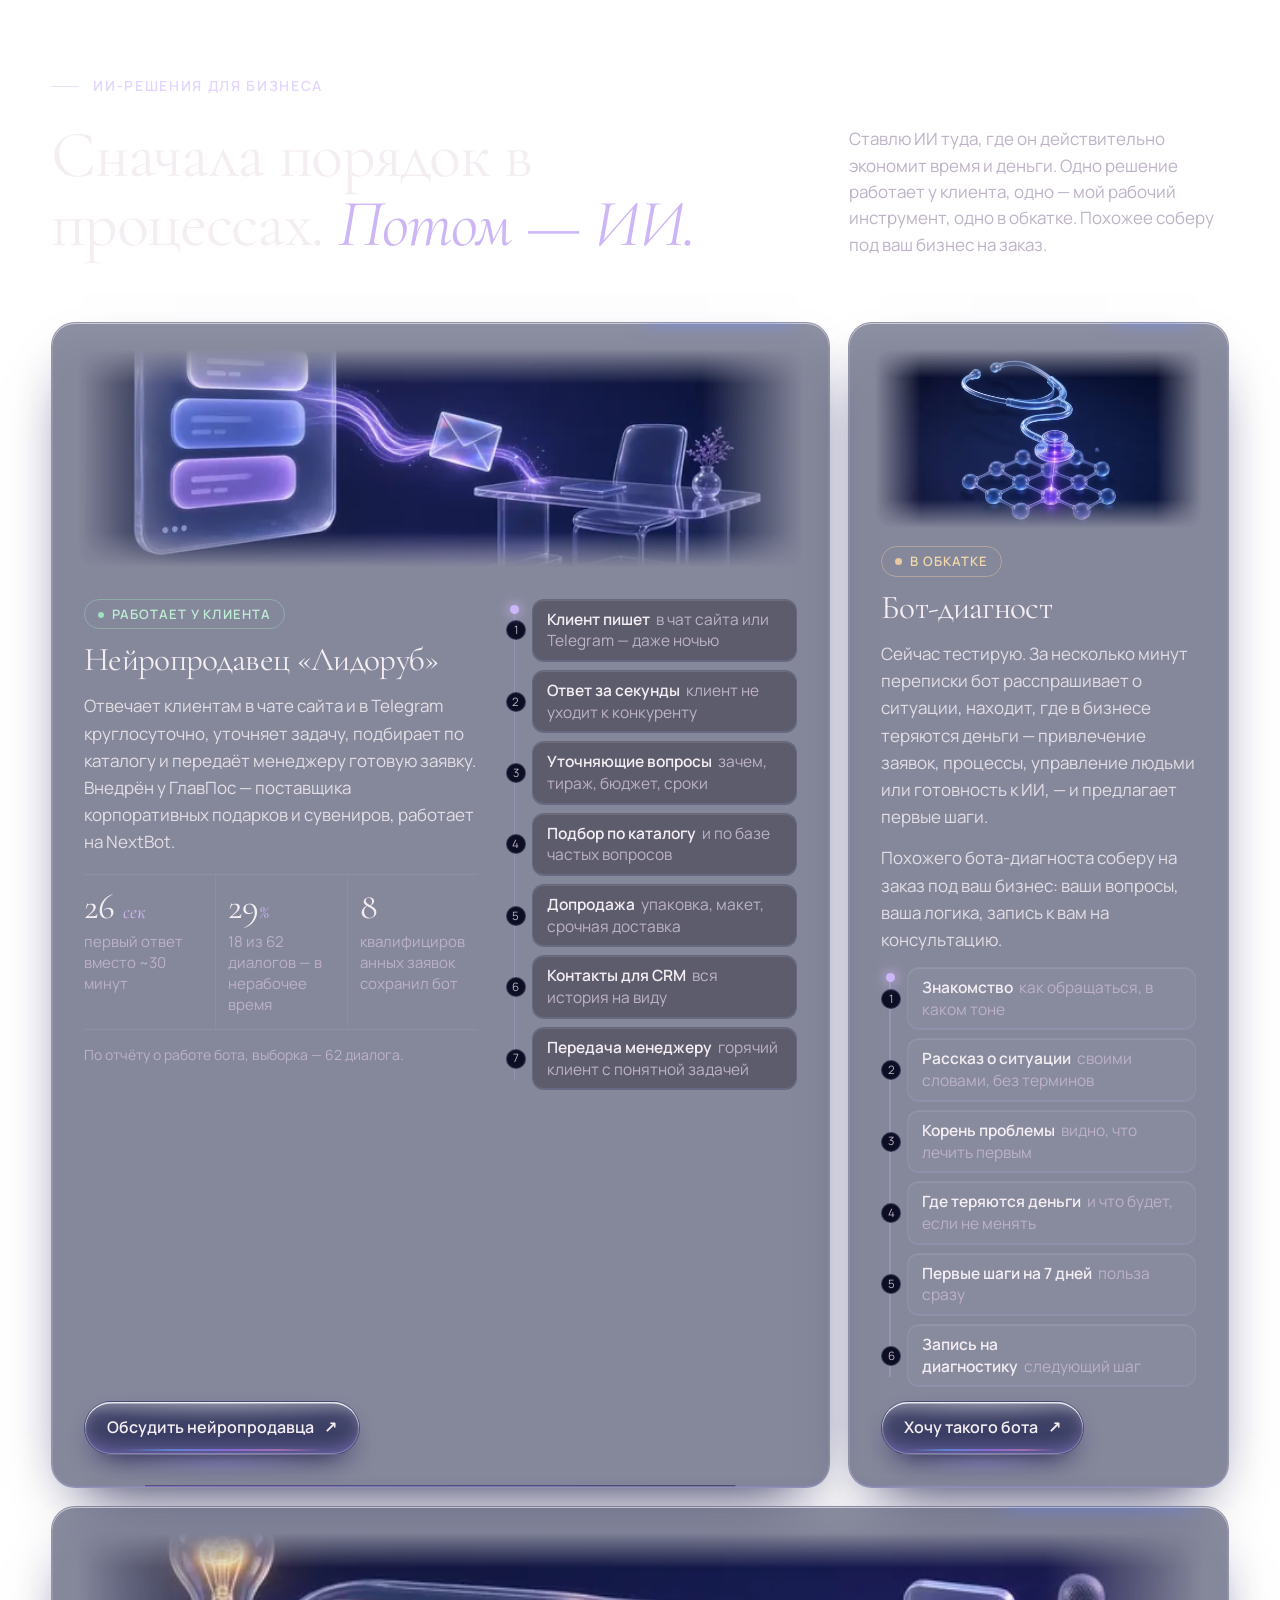
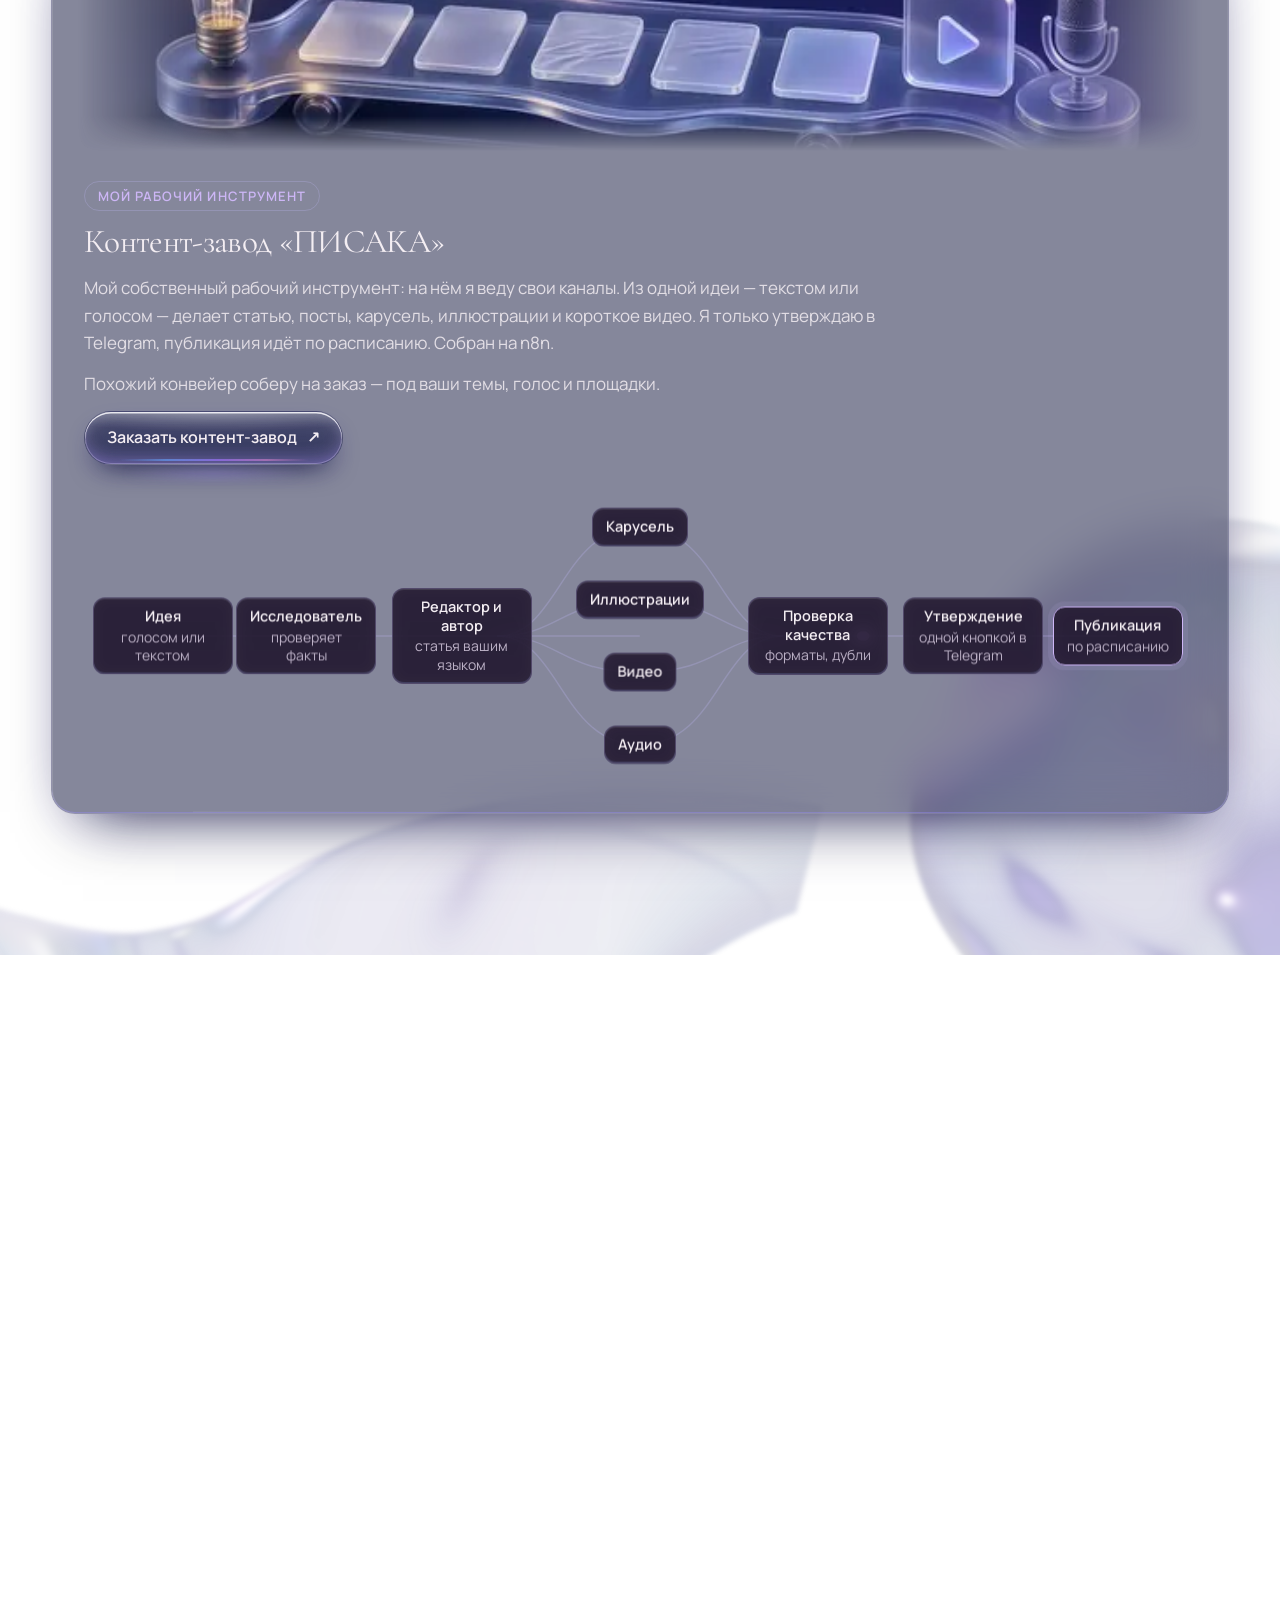
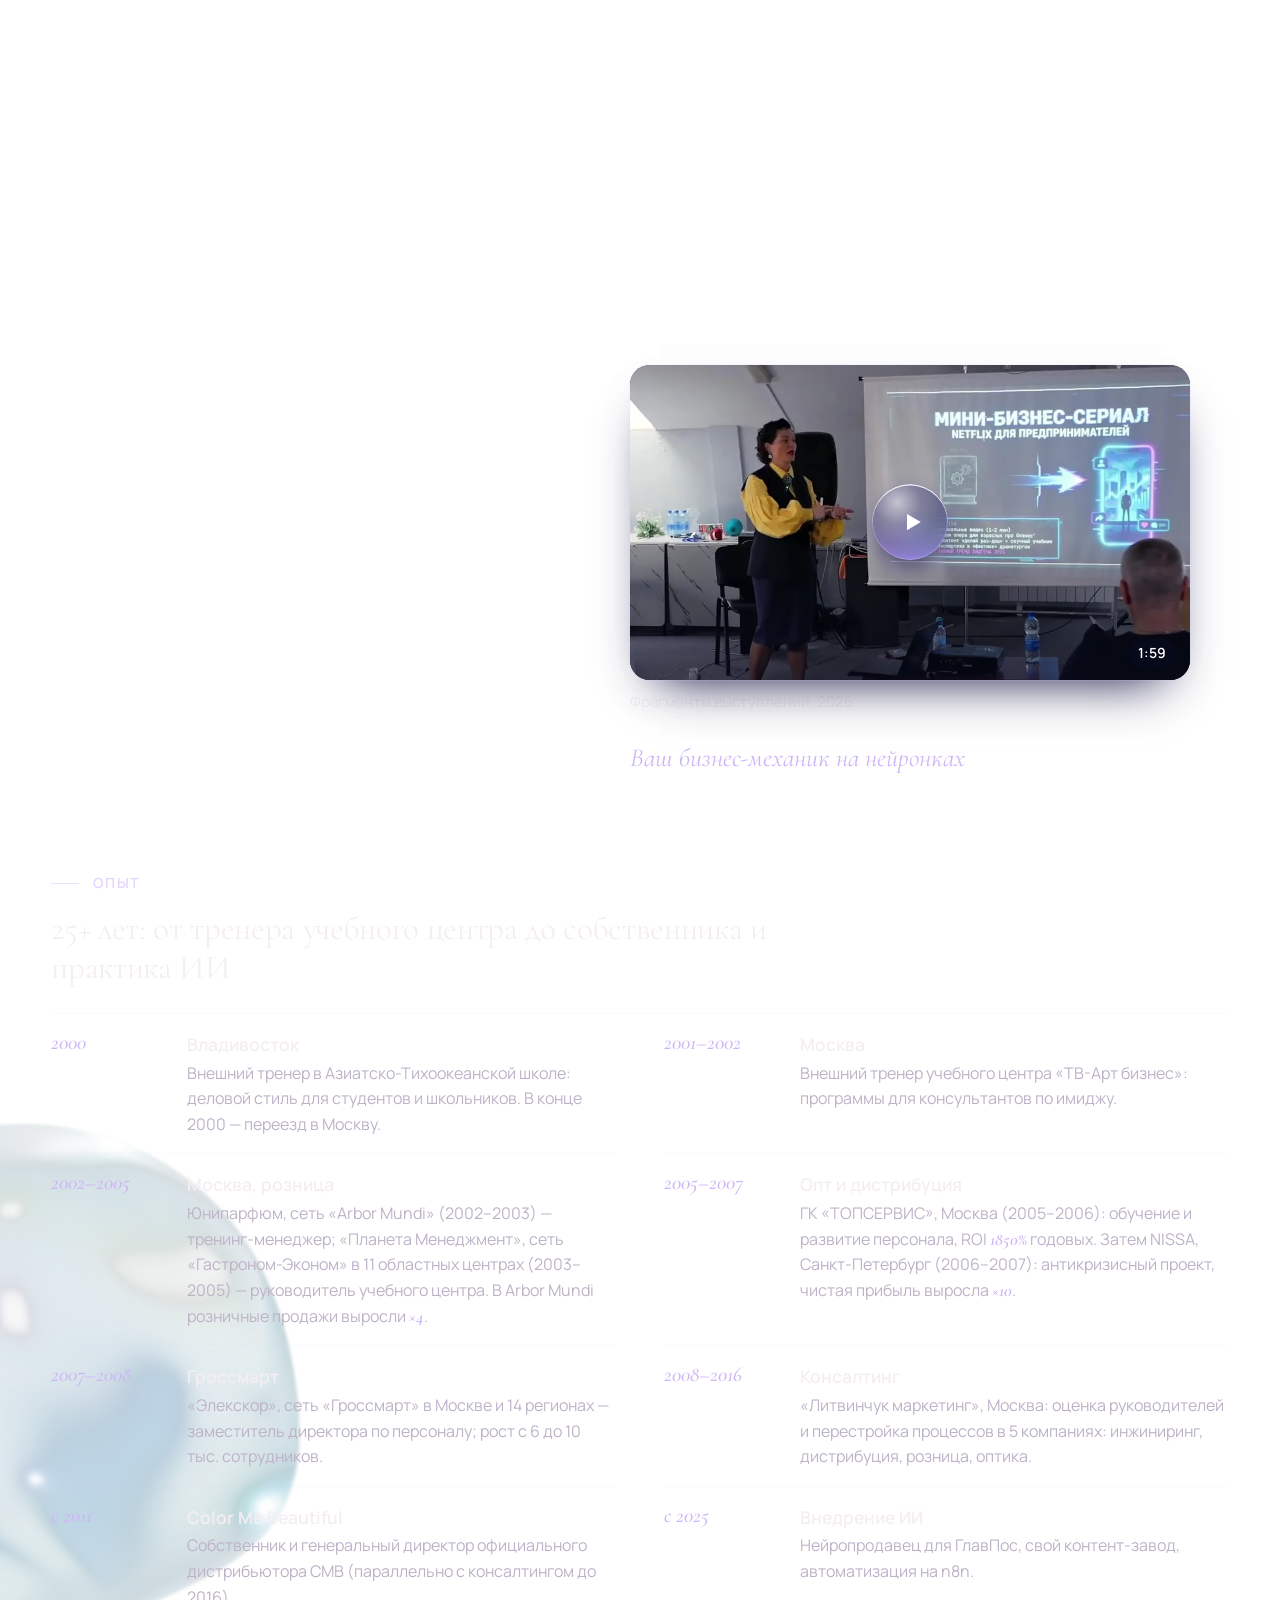
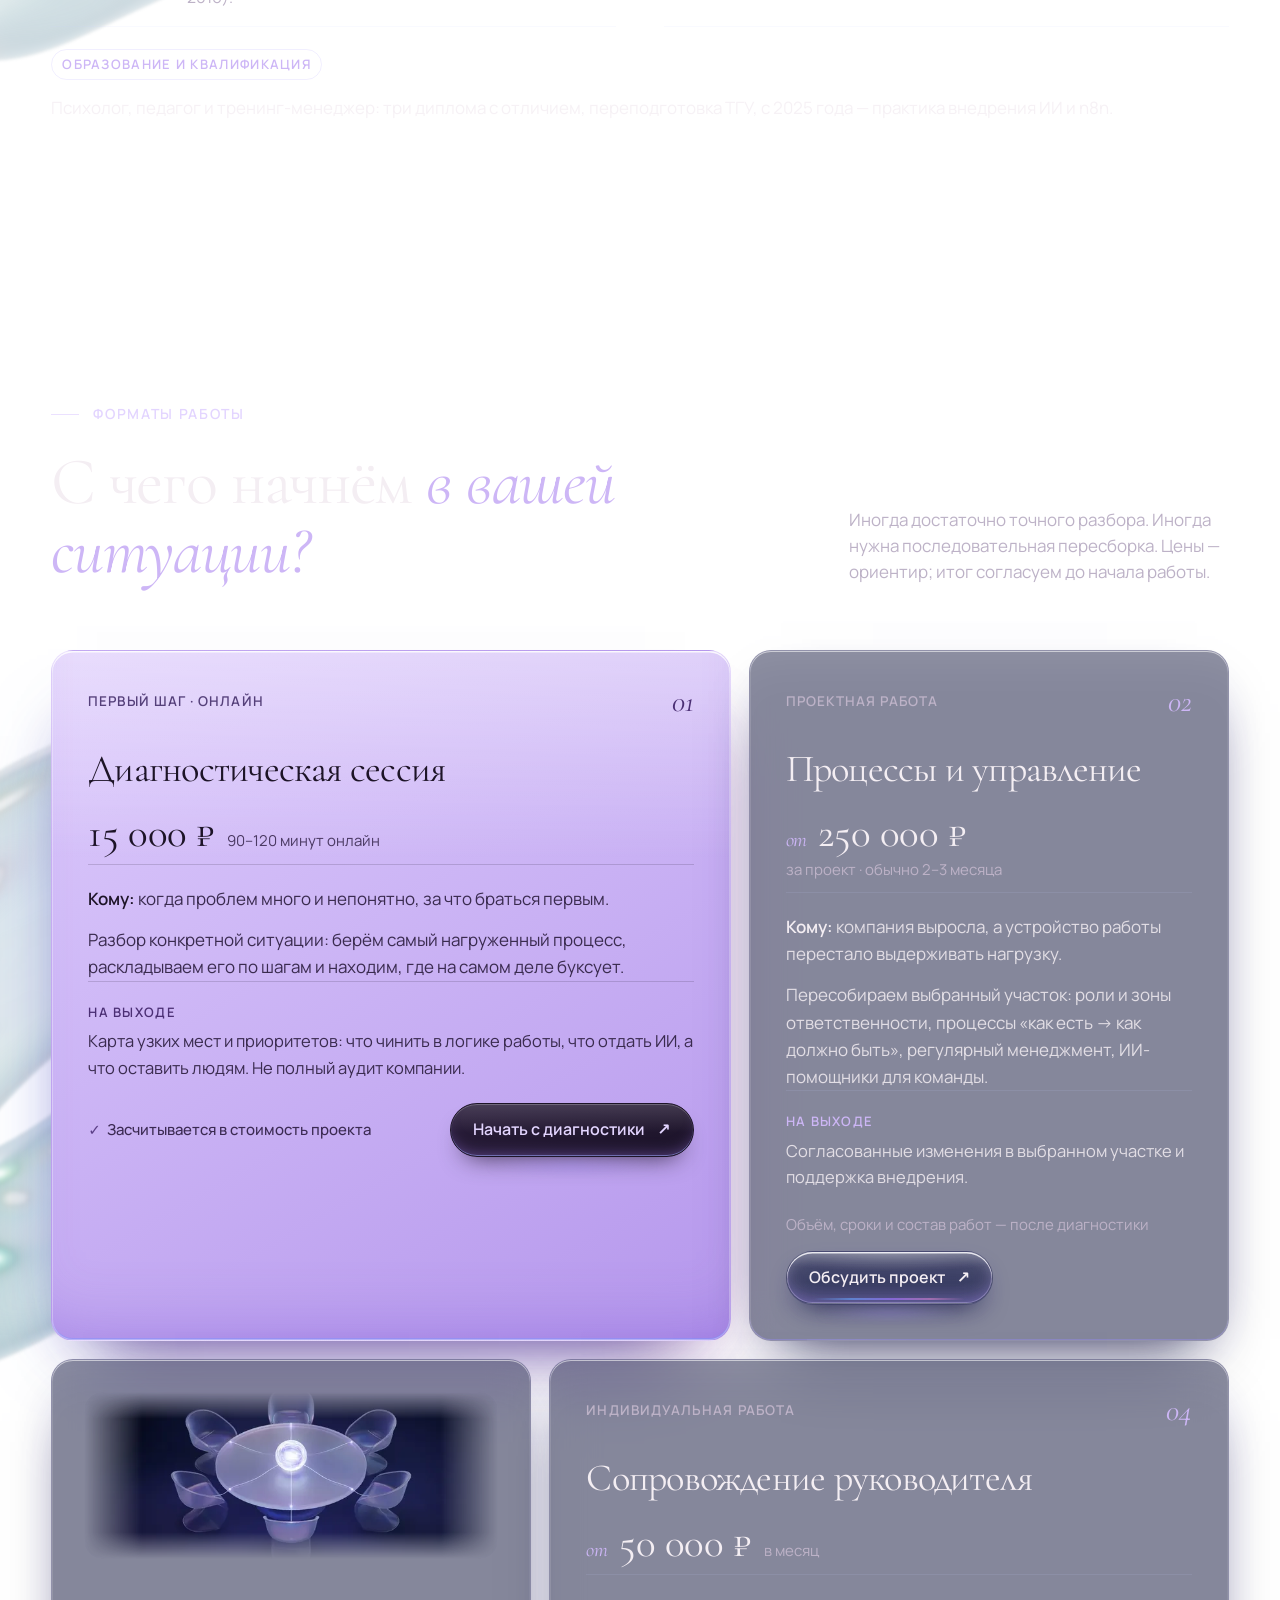
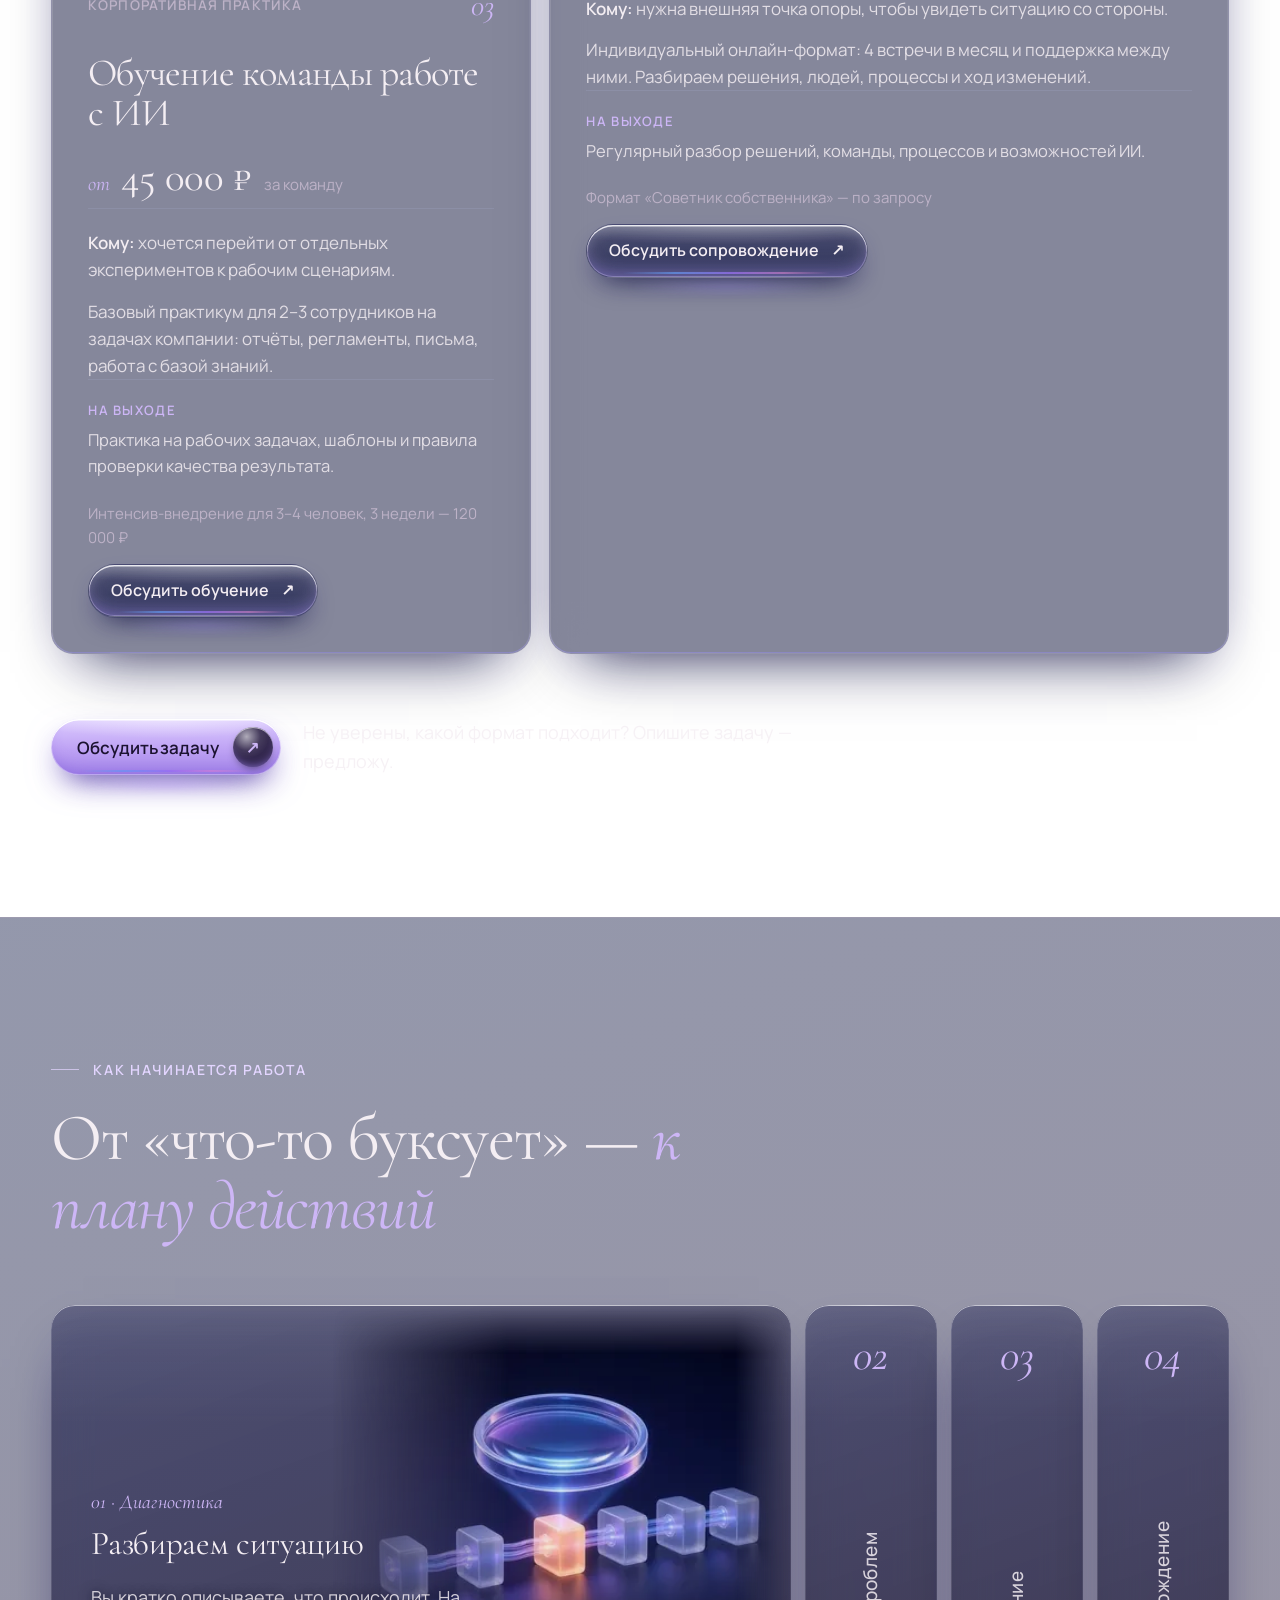
==== commit fecf6552: "Новые обложки статей: webp/og, обновление кеша assets" ====
--- a/index.html
+++ b/index.html
@@ -19,7 +19,7 @@
 <link rel="preconnect" href="https://fonts.gstatic.com" crossorigin>
 <link href="https://fonts.googleapis.com/css2?family=Cormorant+Garamond:ital,wght@0,400;0,500;1,400;1,500&family=Manrope:wght@300;400;500;600&display=swap" rel="stylesheet">
 <link rel="preload" as="image" type="image/avif" imagesrcset="assets/img/hero-560.avif 560w, assets/img/hero-960.avif 960w" imagesizes="(max-width: 900px) 62vw, 40vw" fetchpriority="high">
-<link rel="stylesheet" href="assets/css/style.css?v=20261019d">
+<link rel="stylesheet" href="assets/css/style.css?v=20261019e">
 </head>
 <body>
 <a class="skip" href="#main">К содержимому</a>
@@ -567,9 +567,9 @@
 </svg>
 
 <script src="assets/js/lenis.min.js" defer></script>
-<script src="assets/js/mesh.js?v=20261019d" defer></script>
-<script src="assets/js/main.js?v=20261019d" defer></script>
-<script src="assets/js/effects.js?v=20261019d" defer></script>
-<script src="assets/js/mobile.js?v=20261019d" defer></script>
+<script src="assets/js/mesh.js?v=20261019e" defer></script>
+<script src="assets/js/main.js?v=20261019e" defer></script>
+<script src="assets/js/effects.js?v=20261019e" defer></script>
+<script src="assets/js/mobile.js?v=20261019e" defer></script>
 </body>
 </html>
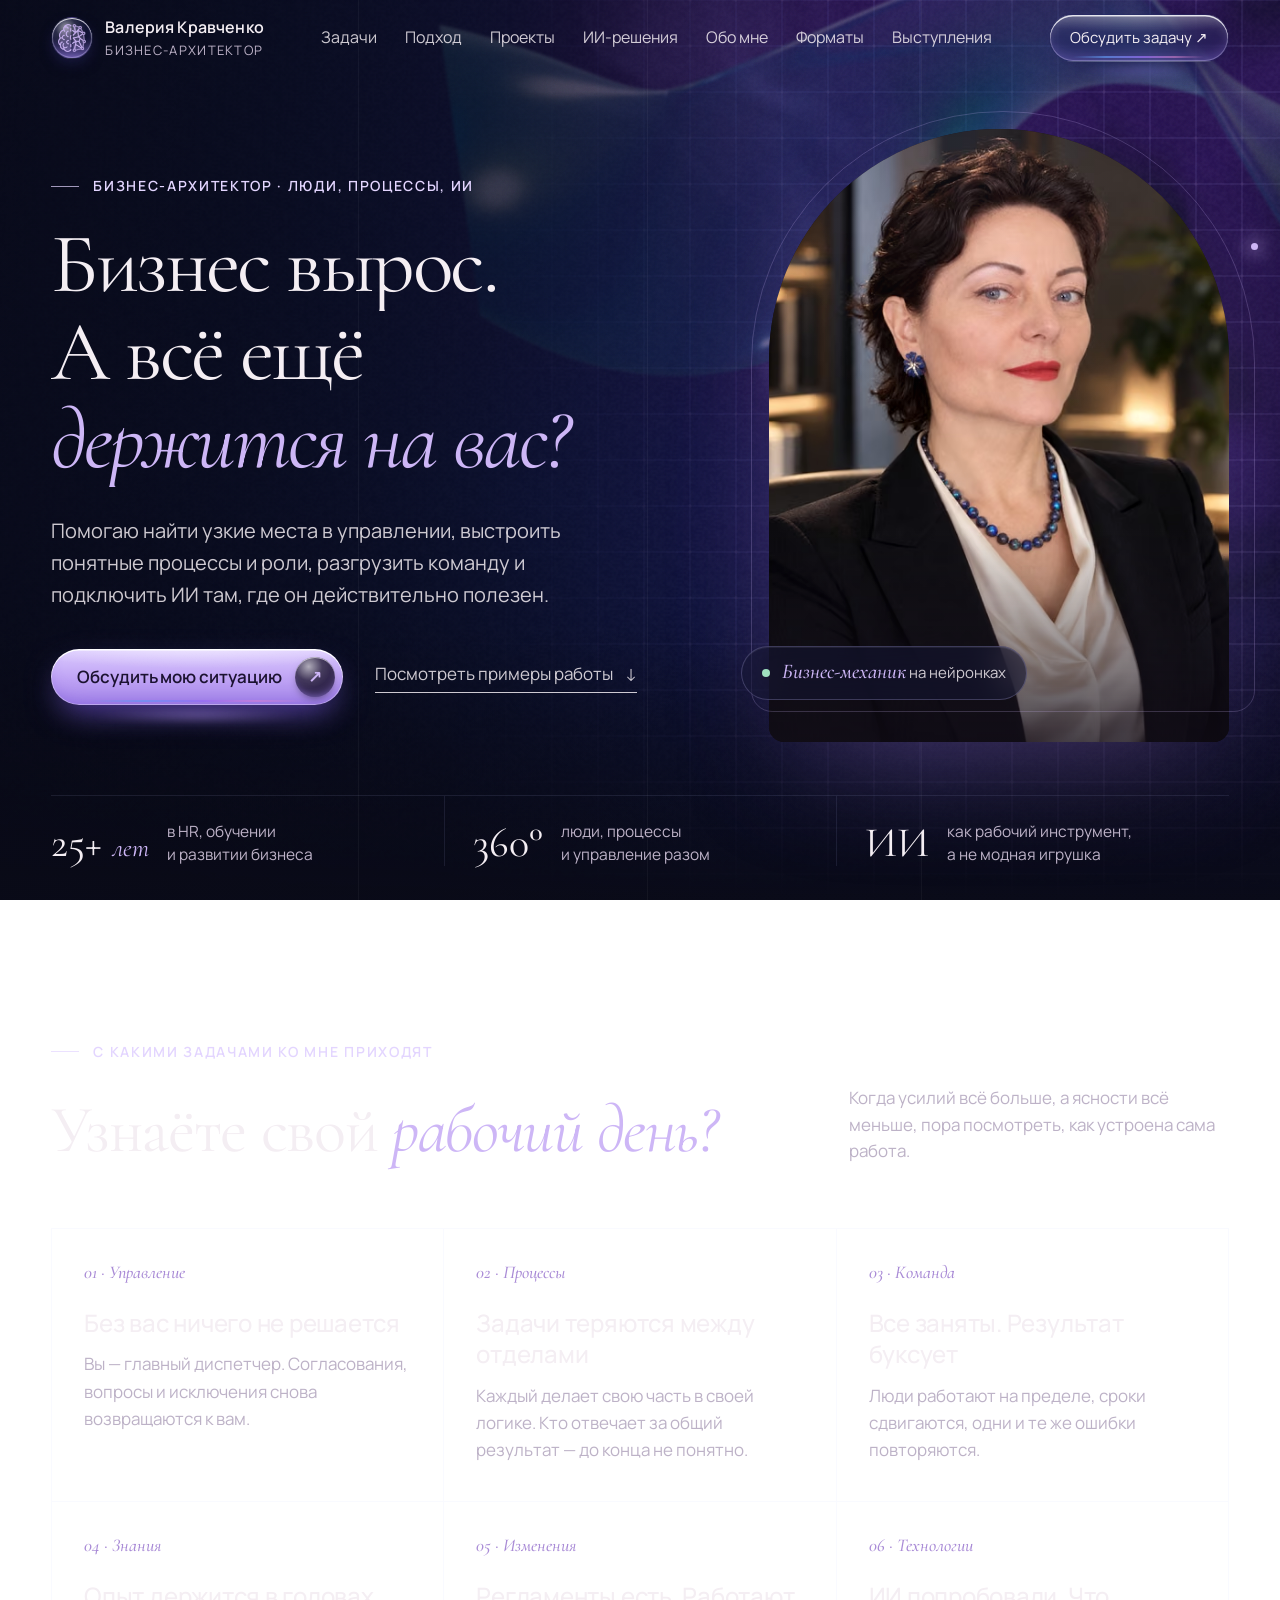
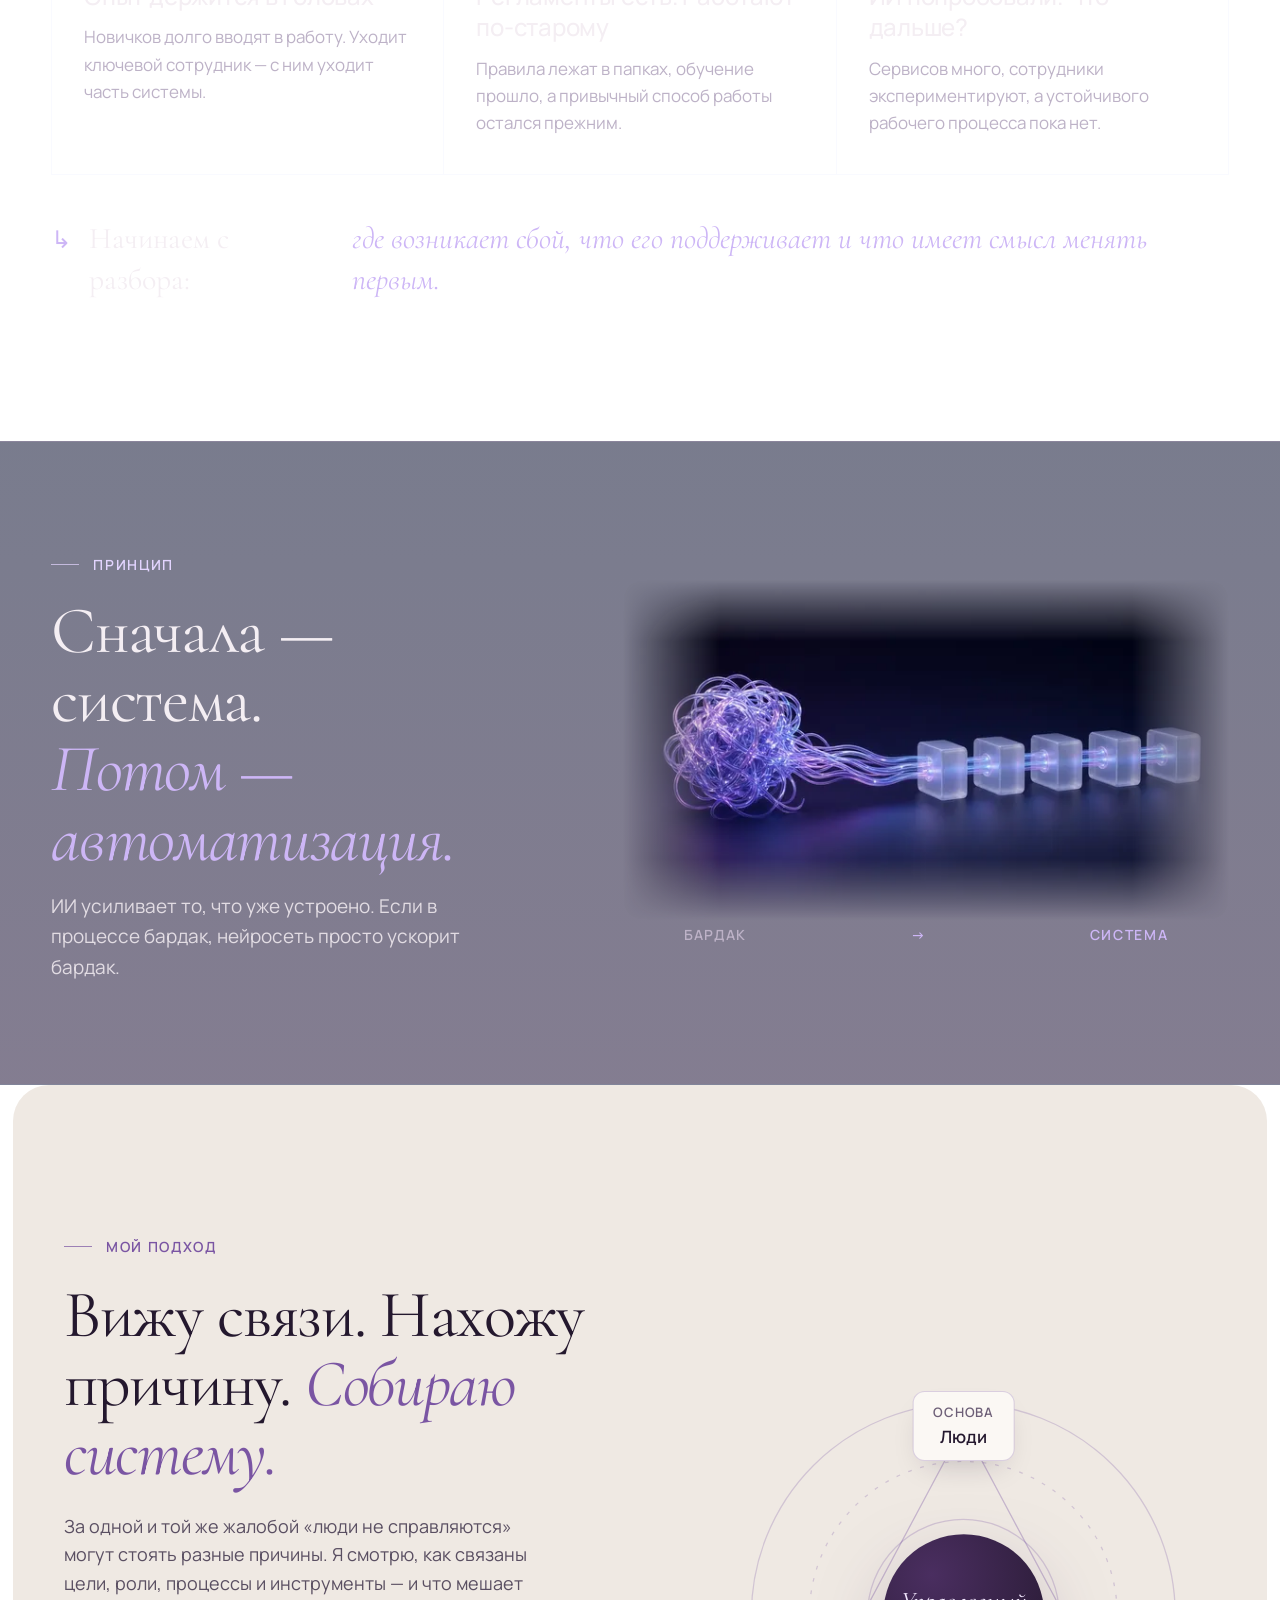
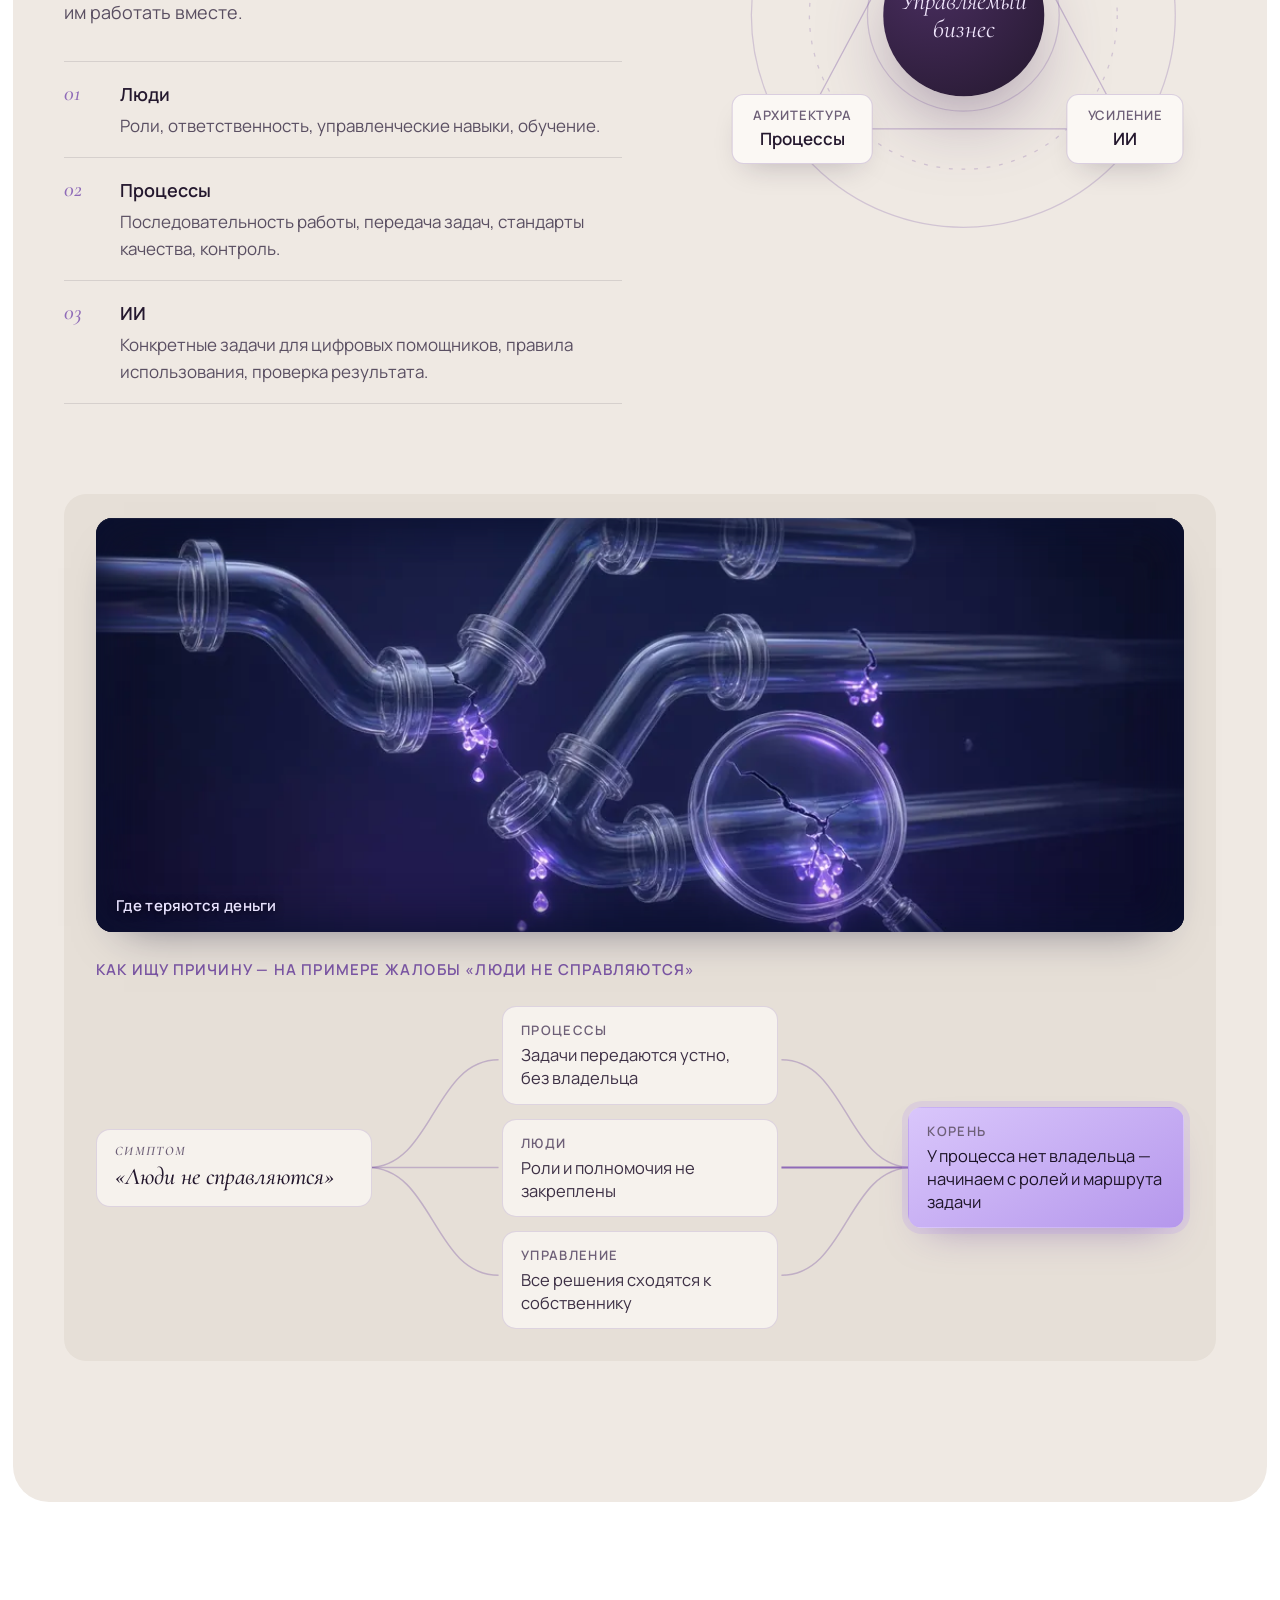
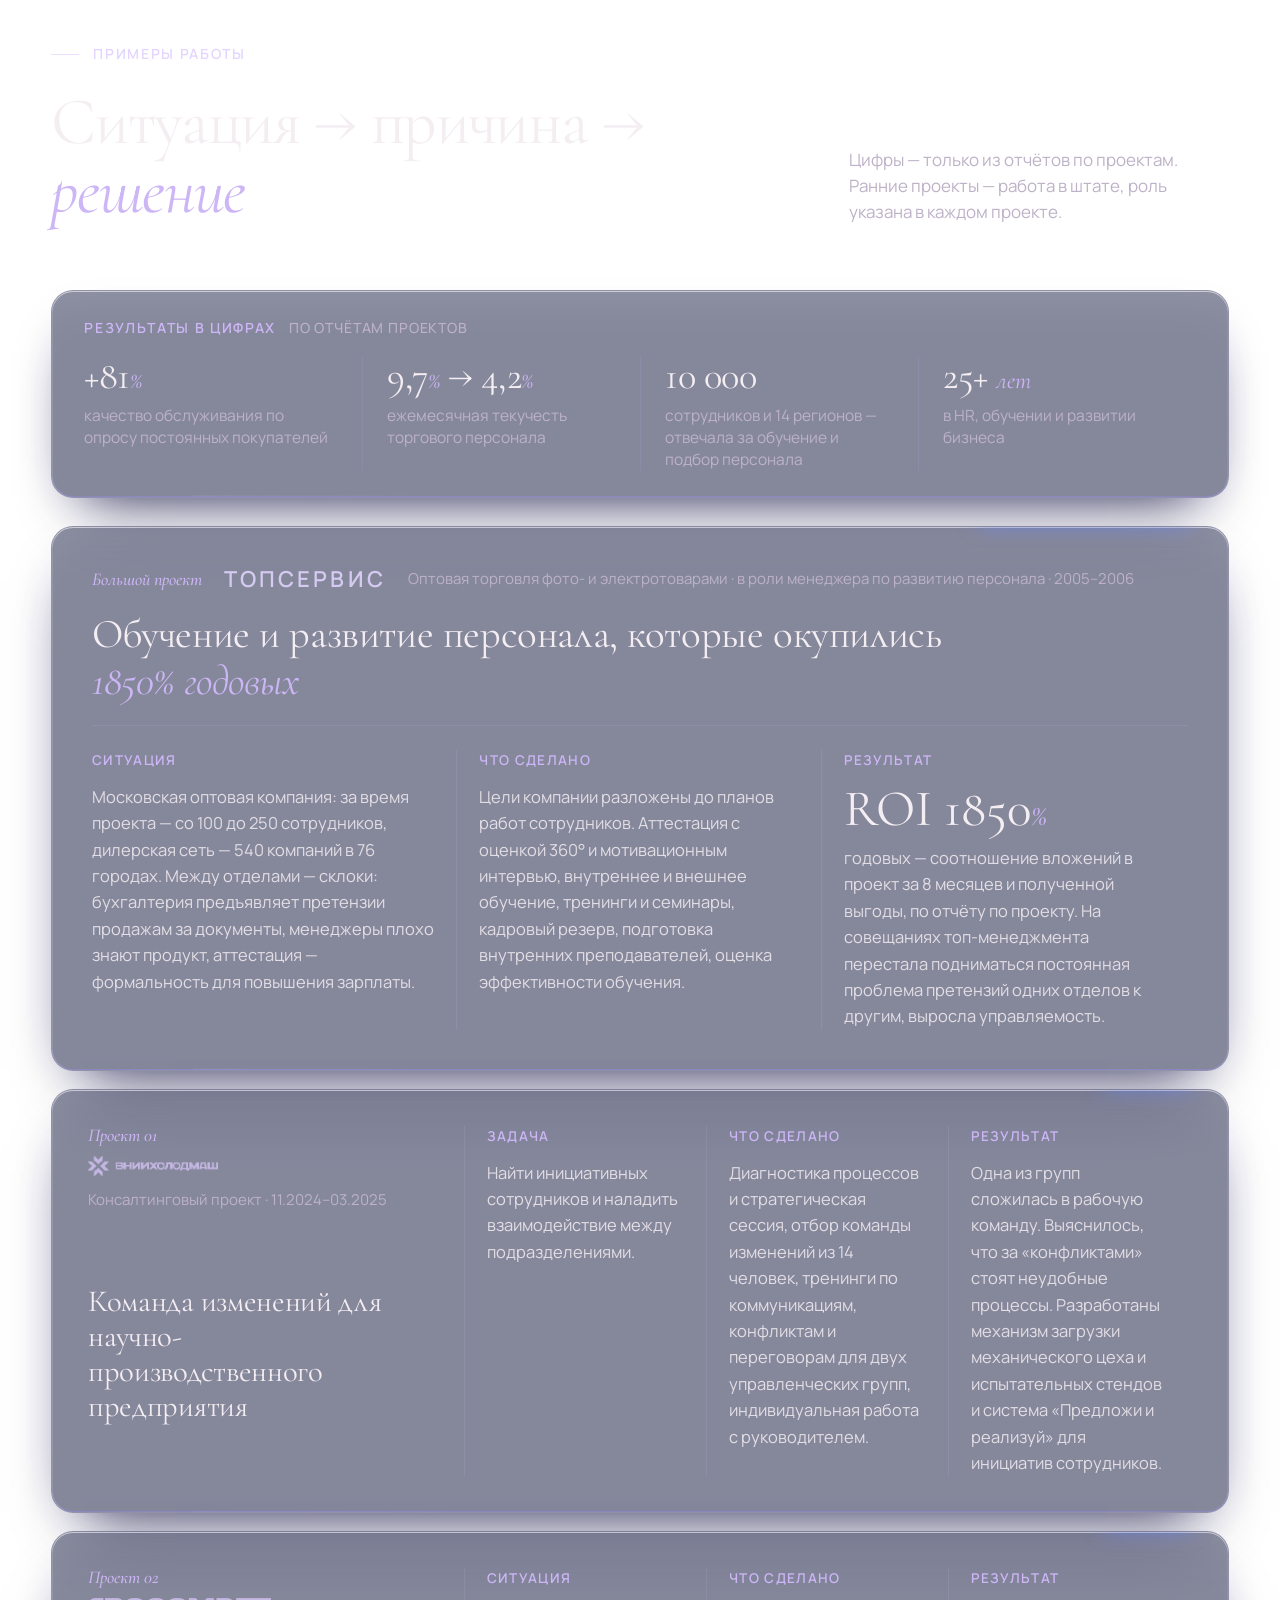
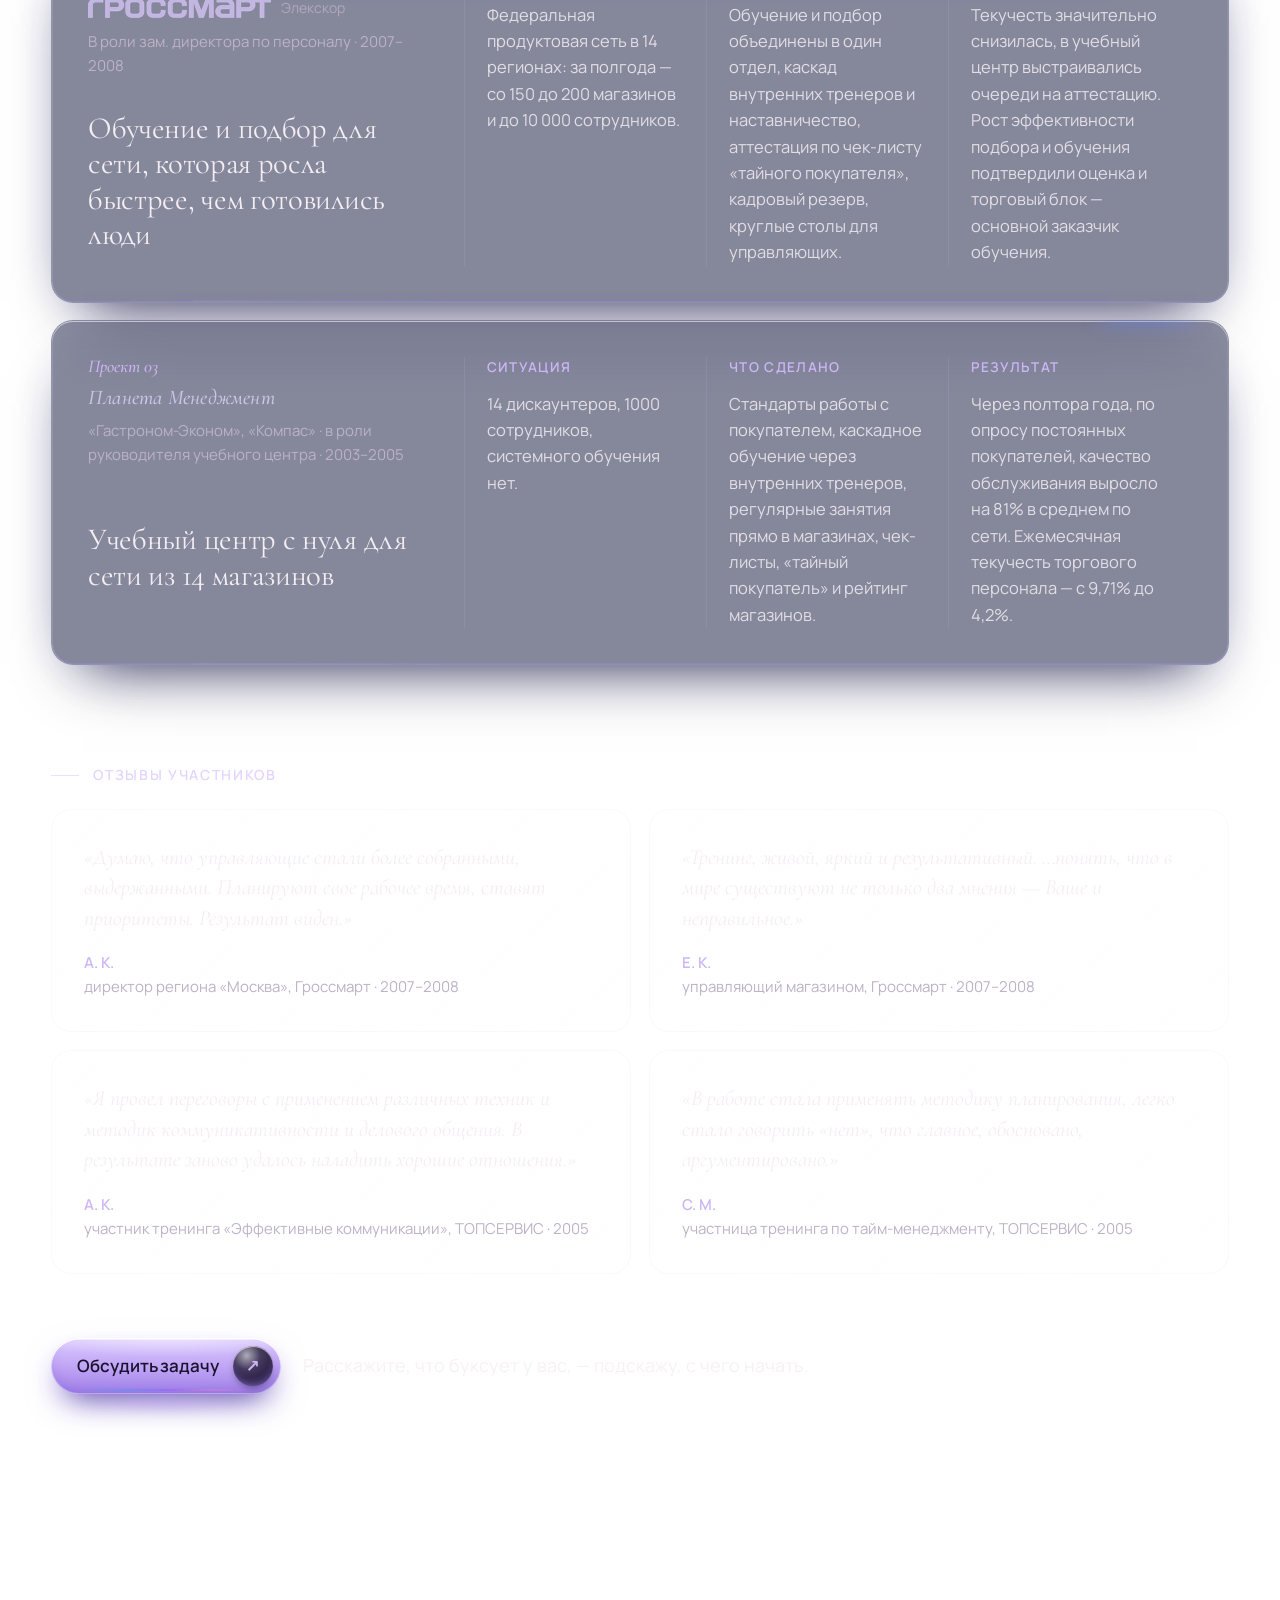
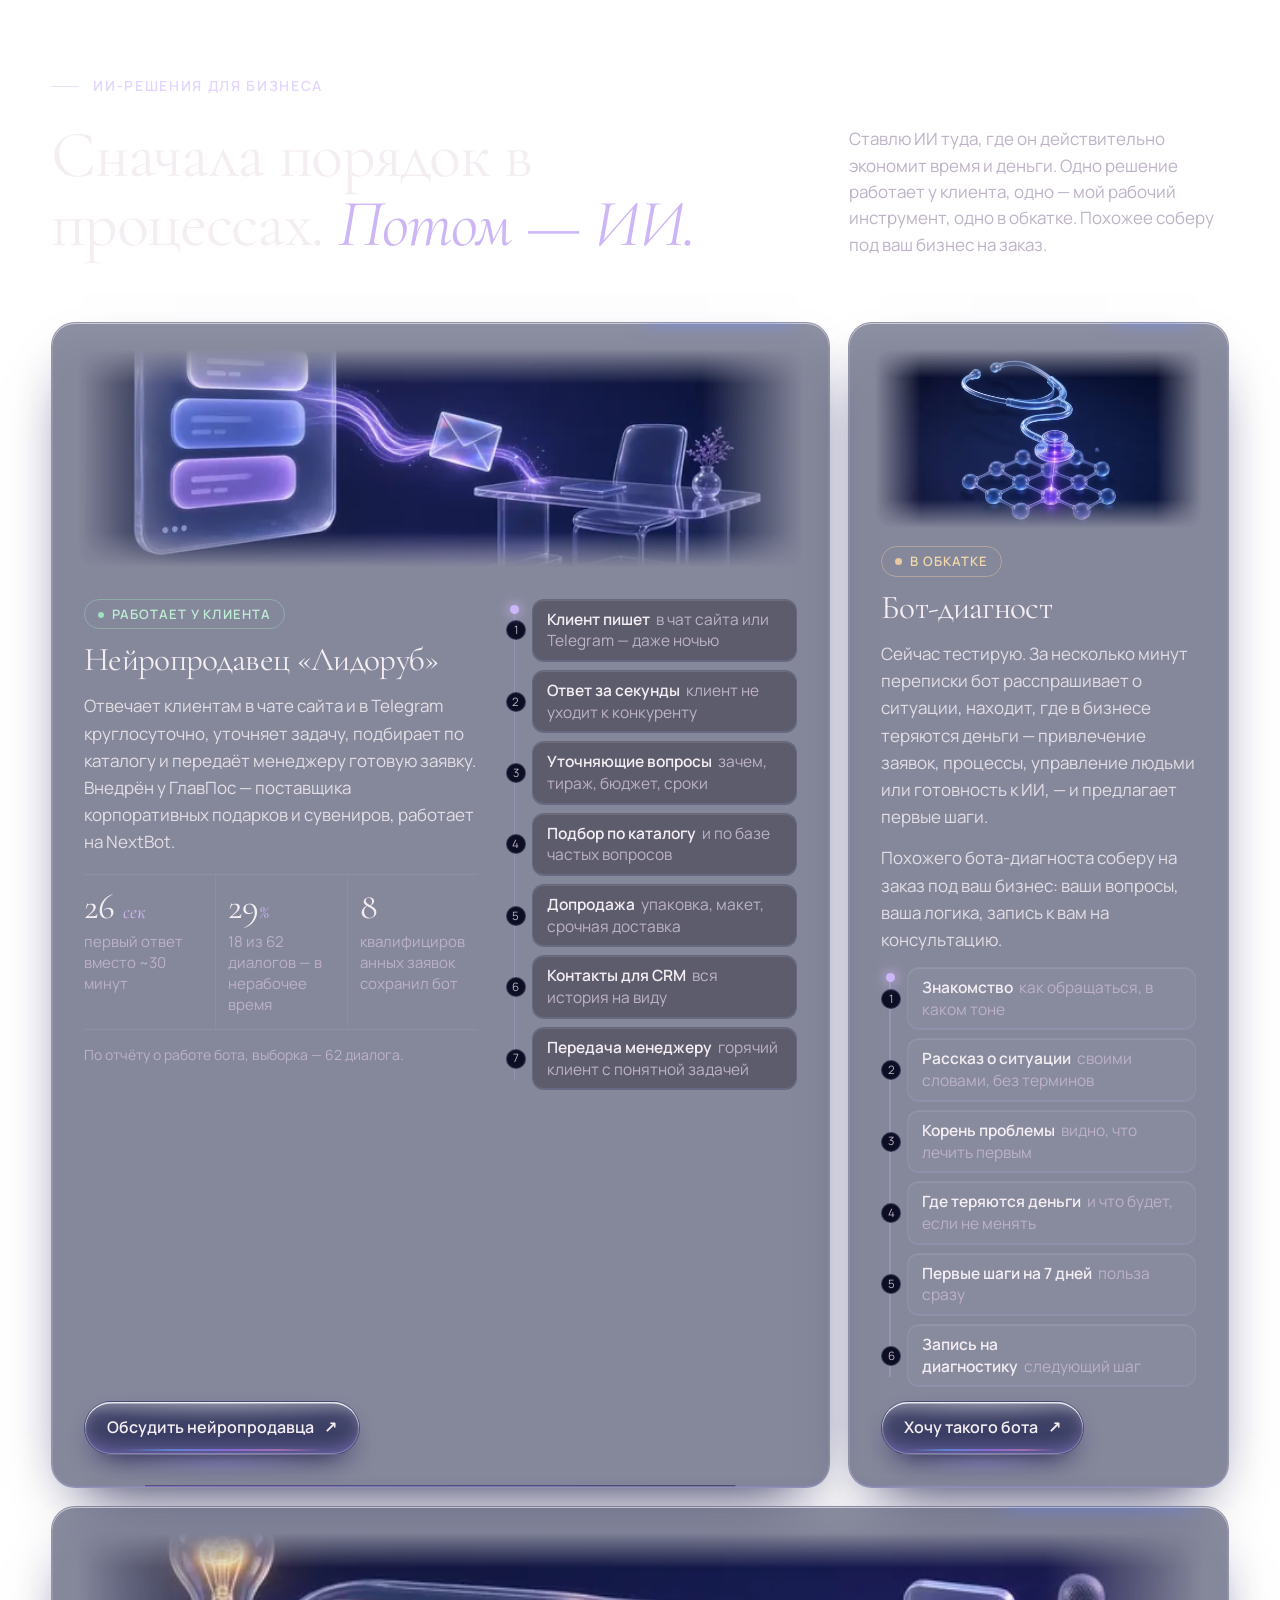
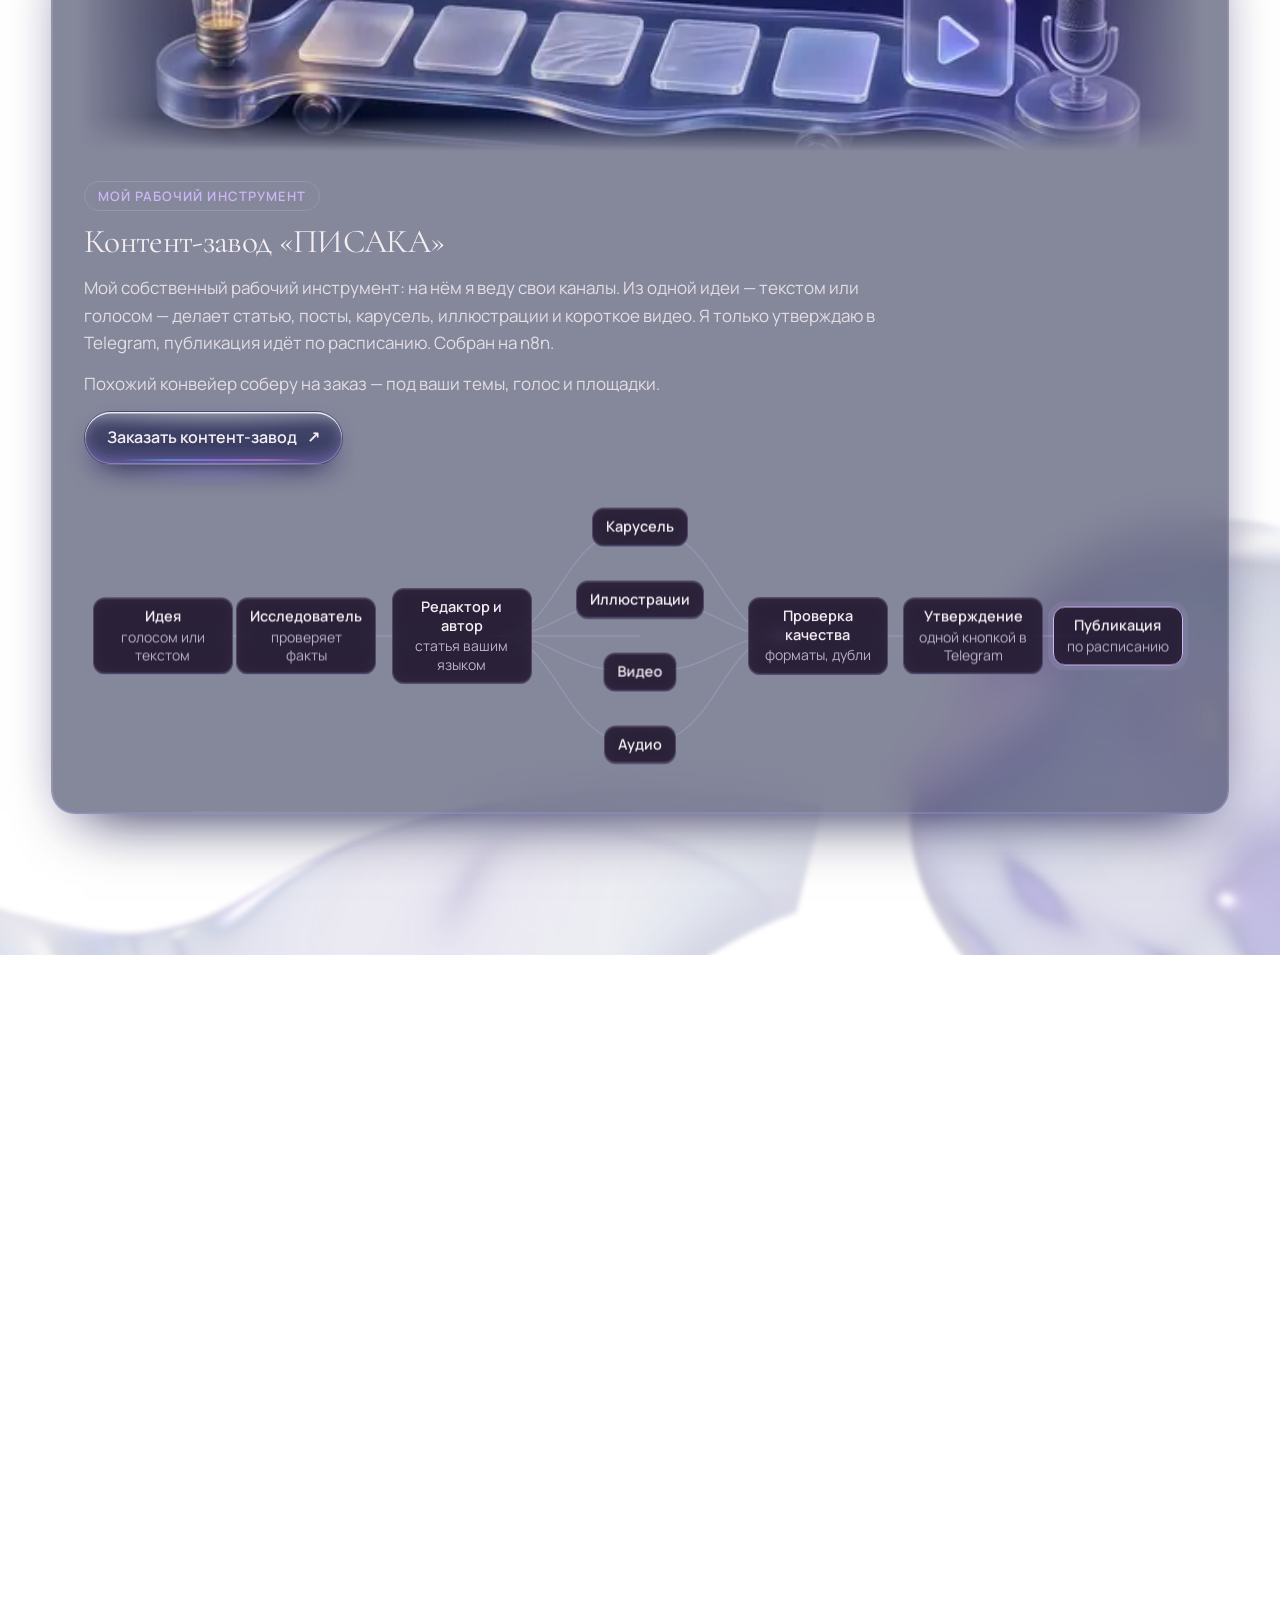
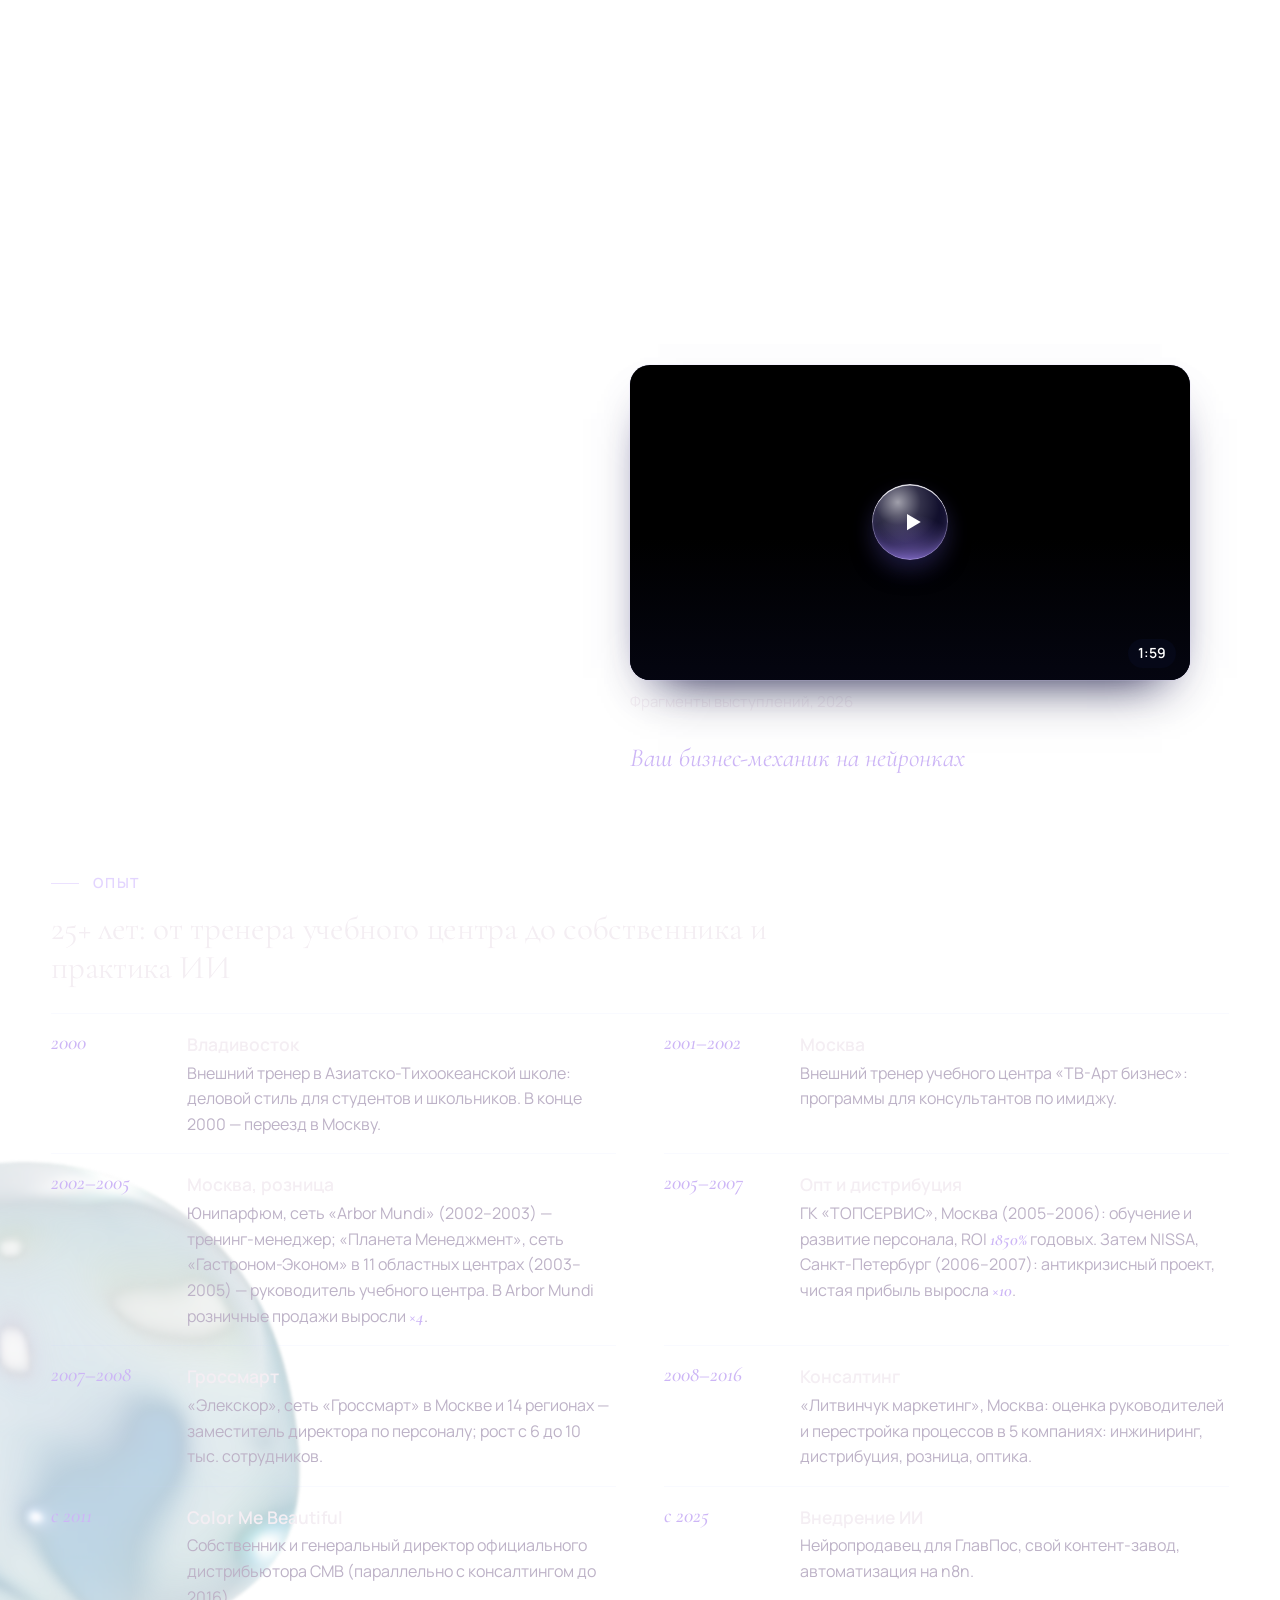
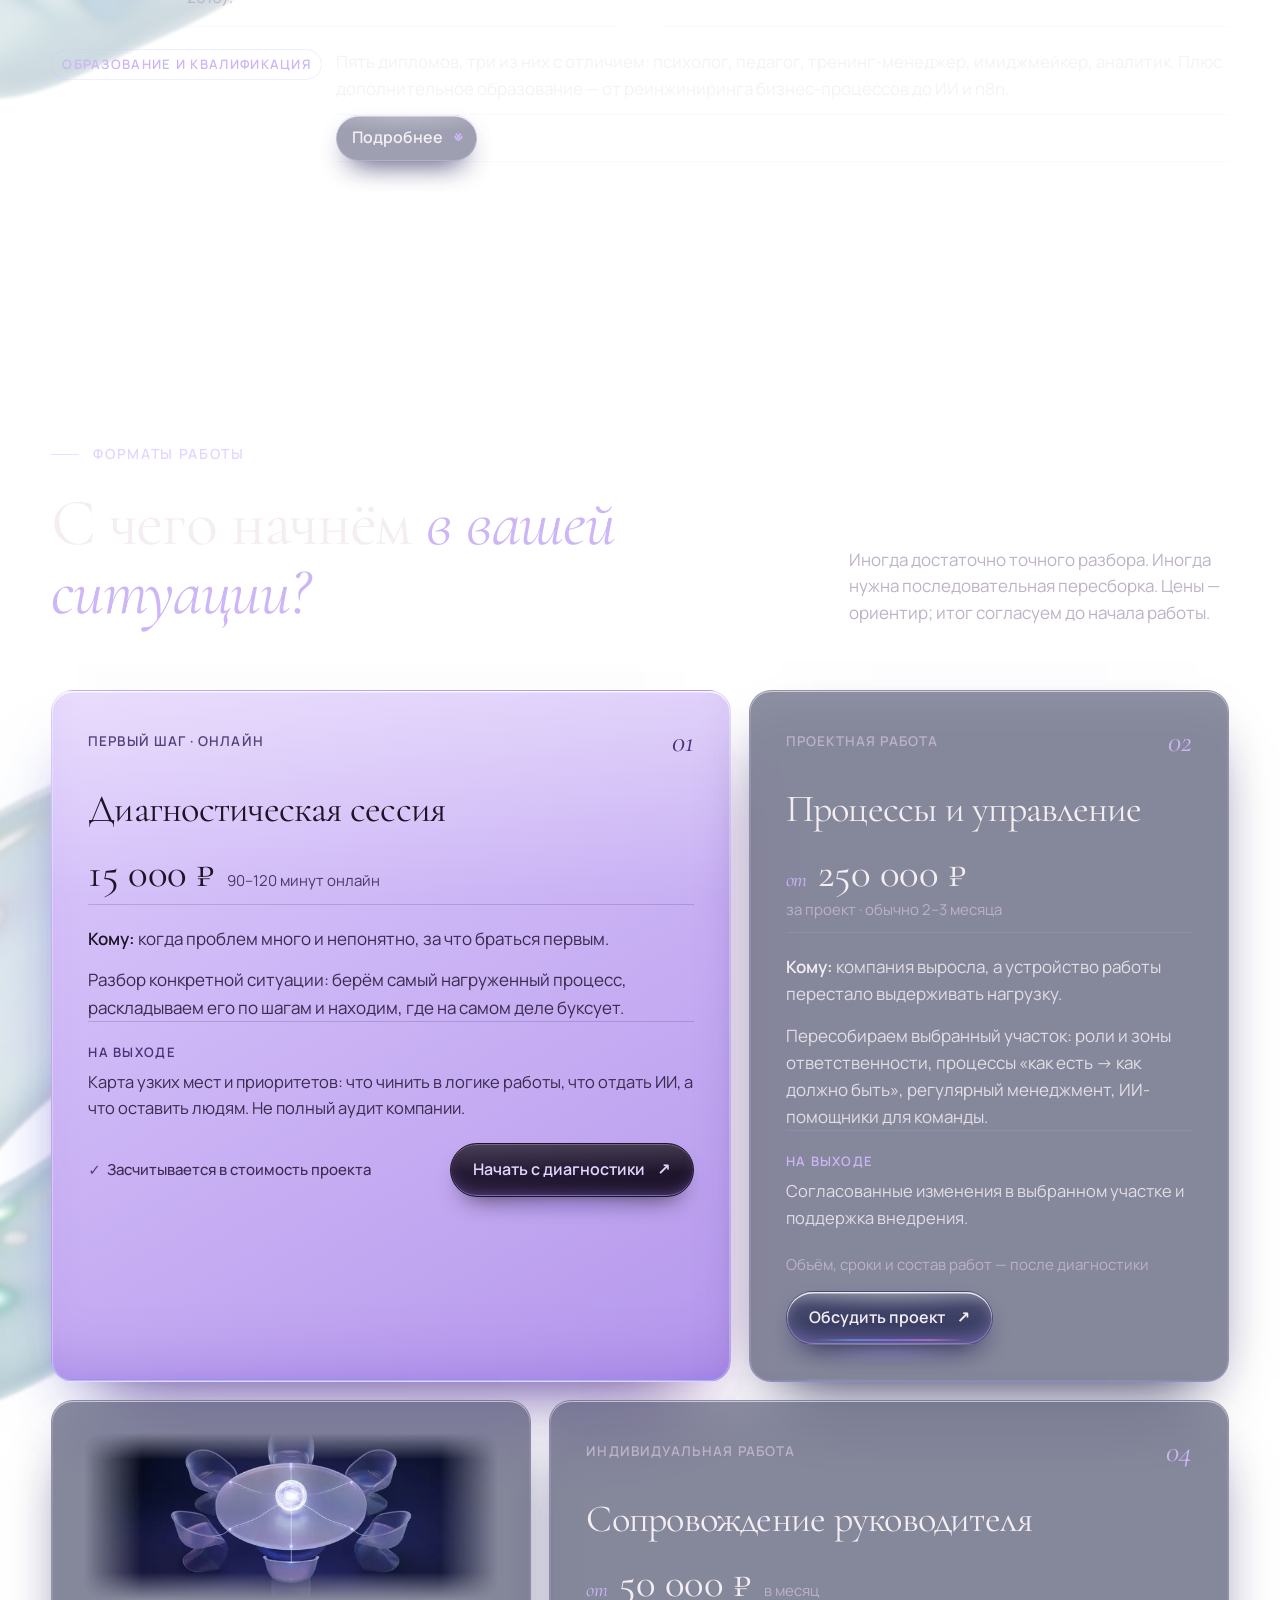
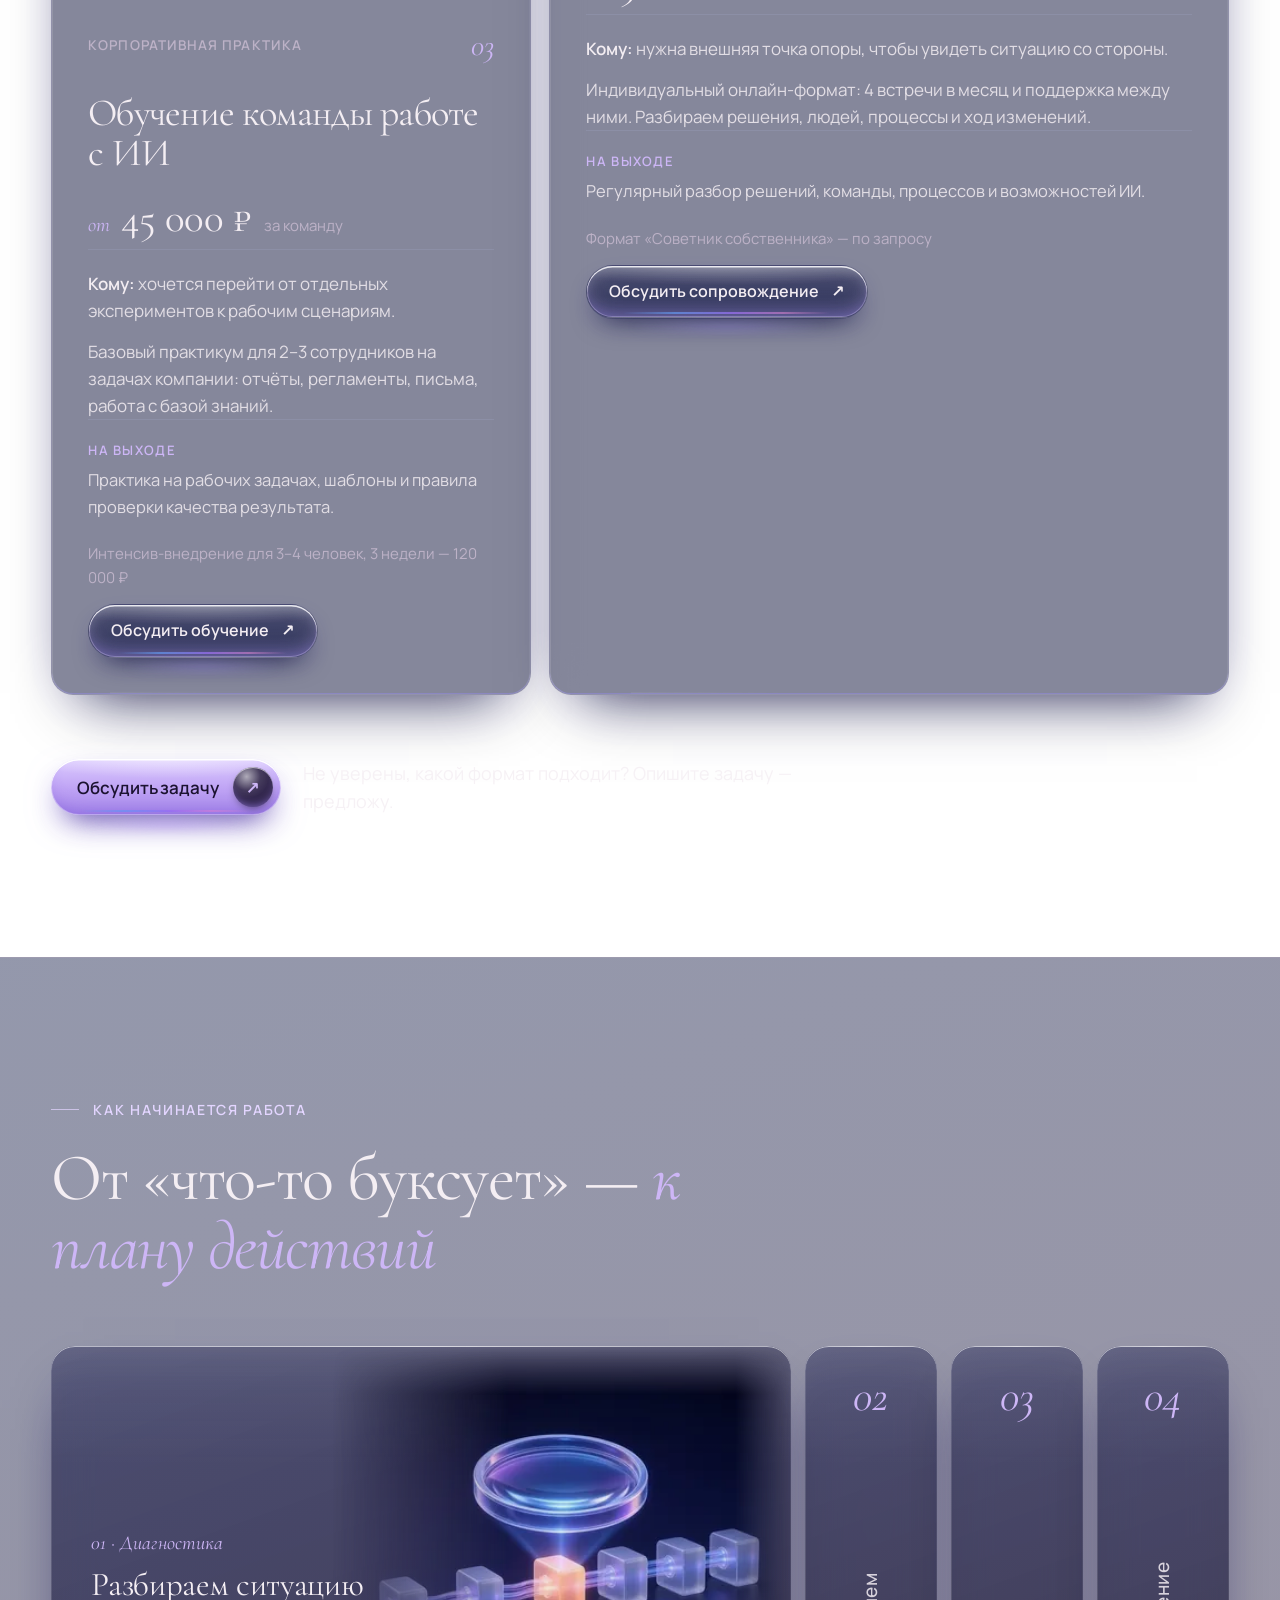
==== commit ed877f83: "Образование: пять дипломов (три с отличием) + «Подробнее» со списком" ====
--- a/index.html
+++ b/index.html
@@ -19,7 +19,7 @@
 <link rel="preconnect" href="https://fonts.gstatic.com" crossorigin>
 <link href="https://fonts.googleapis.com/css2?family=Cormorant+Garamond:ital,wght@0,400;0,500;1,400;1,500&family=Manrope:wght@300;400;500;600&display=swap" rel="stylesheet">
 <link rel="preload" as="image" type="image/avif" imagesrcset="assets/img/hero-560.avif 560w, assets/img/hero-960.avif 960w" imagesizes="(max-width: 900px) 62vw, 40vw" fetchpriority="high">
-<link rel="stylesheet" href="assets/css/style.css?v=20261019e">
+<link rel="stylesheet" href="assets/css/style.css?v=20261019f">
 </head>
 <body>
 <a class="skip" href="#main">К содержимому</a>
@@ -337,7 +337,30 @@
   <div class="wrap experience" id="experience">
     <div class="experience__head" data-reveal><p class="eyebrow">Опыт</p><h3>25+ лет: от тренера учебного центра до собственника и практика ИИ</h3></div>
     <ol class="timeline" data-reveal data-m-more="Весь опыт по годам"><li><span class="tl__y">2000</span><div><b>Владивосток</b><p>Внешний тренер в Азиатско-Тихоокеанской школе: деловой стиль для студентов и школьников. В конце 2000 — переезд в Москву.</p></div></li><li><span class="tl__y">2001–2002</span><div><b>Москва</b><p>Внешний тренер учебного центра «ТВ-Арт бизнес»: программы для консультантов по имиджу.</p></div></li><li><span class="tl__y">2002–2005</span><div><b>Москва, розница</b><p>Юнипарфюм, сеть «Arbor Mundi» (2002–2003) — тренинг-менеджер; «Планета Менеджмент», сеть «Гастроном-Эконом» в 11 областных центрах (2003–2005) — руководитель учебного центра. В Arbor Mundi розничные продажи выросли <b class="tl__x">×4</b>.</p></div></li><li><span class="tl__y">2005–2007</span><div><b>Опт и дистрибуция</b><p>ГК «ТОПСЕРВИС», Москва (2005–2006): обучение и развитие персонала, ROI <b class="tl__x">1850%</b> годовых. Затем NISSA, Санкт-Петербург (2006–2007): антикризисный проект, чистая прибыль выросла <b class="tl__x">×10</b>.</p></div></li><li><span class="tl__y">2007–2008</span><div><b>Гроссмарт</b><p>«Элекскор», сеть «Гроссмарт» в Москве и 14 регионах — заместитель директора по персоналу; рост с 6 до 10 тыс. сотрудников.</p></div></li><li><span class="tl__y">2008–2016</span><div><b>Консалтинг</b><p>«Литвинчук маркетинг», Москва: оценка руководителей и перестройка процессов в 5 компаниях: инжиниринг, дистрибуция, розница, оптика.</p></div></li><li><span class="tl__y">с 2011</span><div><b>Color Me Beautiful</b><p>Собственник и генеральный директор официального дистрибьютора CMB (параллельно с консалтингом до 2016).</p></div></li><li><span class="tl__y">с 2025</span><div><b>Внедрение ИИ</b><p>Нейропродавец для ГлавПос, свой контент-завод, автоматизация на n8n.</p></div></li></ol>
-    <p class="edu" data-reveal><span>Образование и квалификация</span>Психолог, педагог и тренинг-менеджер: три диплома с отличием, переподготовка ТГУ, с 2025 года — практика внедрения ИИ и n8n.</p>
+    <div class="edu" data-reveal>
+      <span>Образование и квалификация</span>
+      <div class="edu__body">
+        <p>Пять дипломов, три из них с отличием: психолог, педагог, тренинг-менеджер, имиджмейкер, аналитик. Плюс дополнительное образование — от реинжиниринга бизнес-процессов до ИИ и n8n.</p>
+        <details class="edu__more">
+          <summary>Подробнее</summary>
+          <p class="edu__h">Дипломы</p>
+          <ul>
+            <li><b>ДВГУ</b>, Владивосток, 1998 — биолог, преподаватель</li>
+            <li><b>ДВГТУ</b>, Владивосток, 1999 — социальный психолог, <em>с отличием</em></li>
+            <li><b>ВГУЭС</b>, Владивосток, 2001 — имиджмейкер, <em>с отличием</em></li>
+            <li><b>Институт эффективного тренинга и профессиональных стандартов</b>, Москва, 2003 — тренинг-менеджер, <em>с отличием</em></li>
+            <li><b>ТГУ</b>, Томск, 2022 — профессиональная переподготовка: аналитик маркетплейсов</li>
+          </ul>
+          <p class="edu__h">Дополнительное образование</p>
+          <ul>
+            <li>Описание и реинжиниринг бизнес-процессов — Betec, Москва, 2009</li>
+            <li>Интеллект-карты — Университет риторики и ораторского мастерства, Москва, 2011</li>
+            <li>«Финансы» — «Искусство тренинга», Москва, 2013</li>
+            <li>Школа нейросетей и Школа ИИ-аватаров — бизнес-клуб «Терра», 2025</li>
+          </ul>
+        </details>
+      </div>
+    </div>
   </div>
 </section>
 
@@ -567,9 +590,9 @@
 </svg>
 
 <script src="assets/js/lenis.min.js" defer></script>
-<script src="assets/js/mesh.js?v=20261019e" defer></script>
-<script src="assets/js/main.js?v=20261019e" defer></script>
-<script src="assets/js/effects.js?v=20261019e" defer></script>
-<script src="assets/js/mobile.js?v=20261019e" defer></script>
+<script src="assets/js/mesh.js?v=20261019f" defer></script>
+<script src="assets/js/main.js?v=20261019f" defer></script>
+<script src="assets/js/effects.js?v=20261019f" defer></script>
+<script src="assets/js/mobile.js?v=20261019f" defer></script>
 </body>
 </html>
--- a/assets/css/style.css
+++ b/assets/css/style.css
@@ -1256,8 +1256,7 @@
   .tile--lead .stats dd{margin:0}
 }
 @media (max-width:768px){
-  .experience:has(.timeline.m-collapsed) .edu{display:none}
-  .experience__head{margin-bottom:0}
+    .experience__head{margin-bottom:0}
   .hero__facts{display:grid!important;grid-template-columns:repeat(3,minmax(0,1fr));gap:10px}
   .hero__facts .fact{display:block!important;padding:0}
   .hero__facts .fact__big{display:block;font-size:30px}
@@ -1313,3 +1312,22 @@
 video::cue{font-size:1.05em;background:rgba(8,10,30,.72);color:#fff}
 @media (max-width:768px){.about__video{margin:18px 0 4px}.vplayer__play{width:64px;height:64px;margin:-32px 0 0 -32px}.about__video figcaption{font-size:14px}}
 @media (prefers-reduced-motion:reduce){.vplayer__play{transition:none}}
+
+/* образование: краткий текст + «Подробнее» (свёрнуто на всех ширинах) */
+.edu{align-items:flex-start}
+.edu__body{flex:1 1 280px;min-width:0}
+.edu__body>p{margin:0;line-height:1.55}
+.edu__more{margin-top:12px}
+.edu__more>summary{display:inline-flex;align-items:center;gap:10px;list-style:none;cursor:pointer;font:inherit;font-size:16px;font-weight:600;color:var(--ink);padding:10px 16px;border-radius:999px;
+  background:var(--gl-band),rgba(26,28,70,.42);border:0;box-shadow:var(--gl-rim),var(--gl-under)}
+.edu__more>summary::-webkit-details-marker{display:none}
+.edu__more>summary::after{content:'';width:8px;height:8px;border-right:2px solid var(--lilac);border-bottom:2px solid var(--lilac);transform:rotate(45deg) translateY(-2px);transition:transform .25s}
+.edu__more[open]>summary::after{transform:rotate(-135deg) translateY(-1px)}
+.edu__more>summary:focus-visible{outline:2px solid var(--lilac);outline-offset:3px}
+.edu__more .edu__h{margin:18px 0 8px;font-size:13px;font-weight:600;letter-spacing:.08em;text-transform:uppercase;color:var(--lilac)}
+.edu__more .edu__h:first-child{margin-top:14px}
+.edu__more ul{margin:0;padding:0;list-style:none;display:grid;gap:8px}
+.edu__more li{font-size:15.5px;line-height:1.45;color:var(--ink-soft);padding:10px 14px;border-radius:14px;border:1px solid var(--hair);background:rgba(22,26,64,.4)}
+.edu__more li b{color:var(--ink);font-weight:600}
+.edu__more li em{font-style:normal;color:var(--lilac)}
+@media (max-width:768px){.edu__more>summary{font-size:15px;width:100%;justify-content:space-between}.edu__more li{font-size:15px}}
